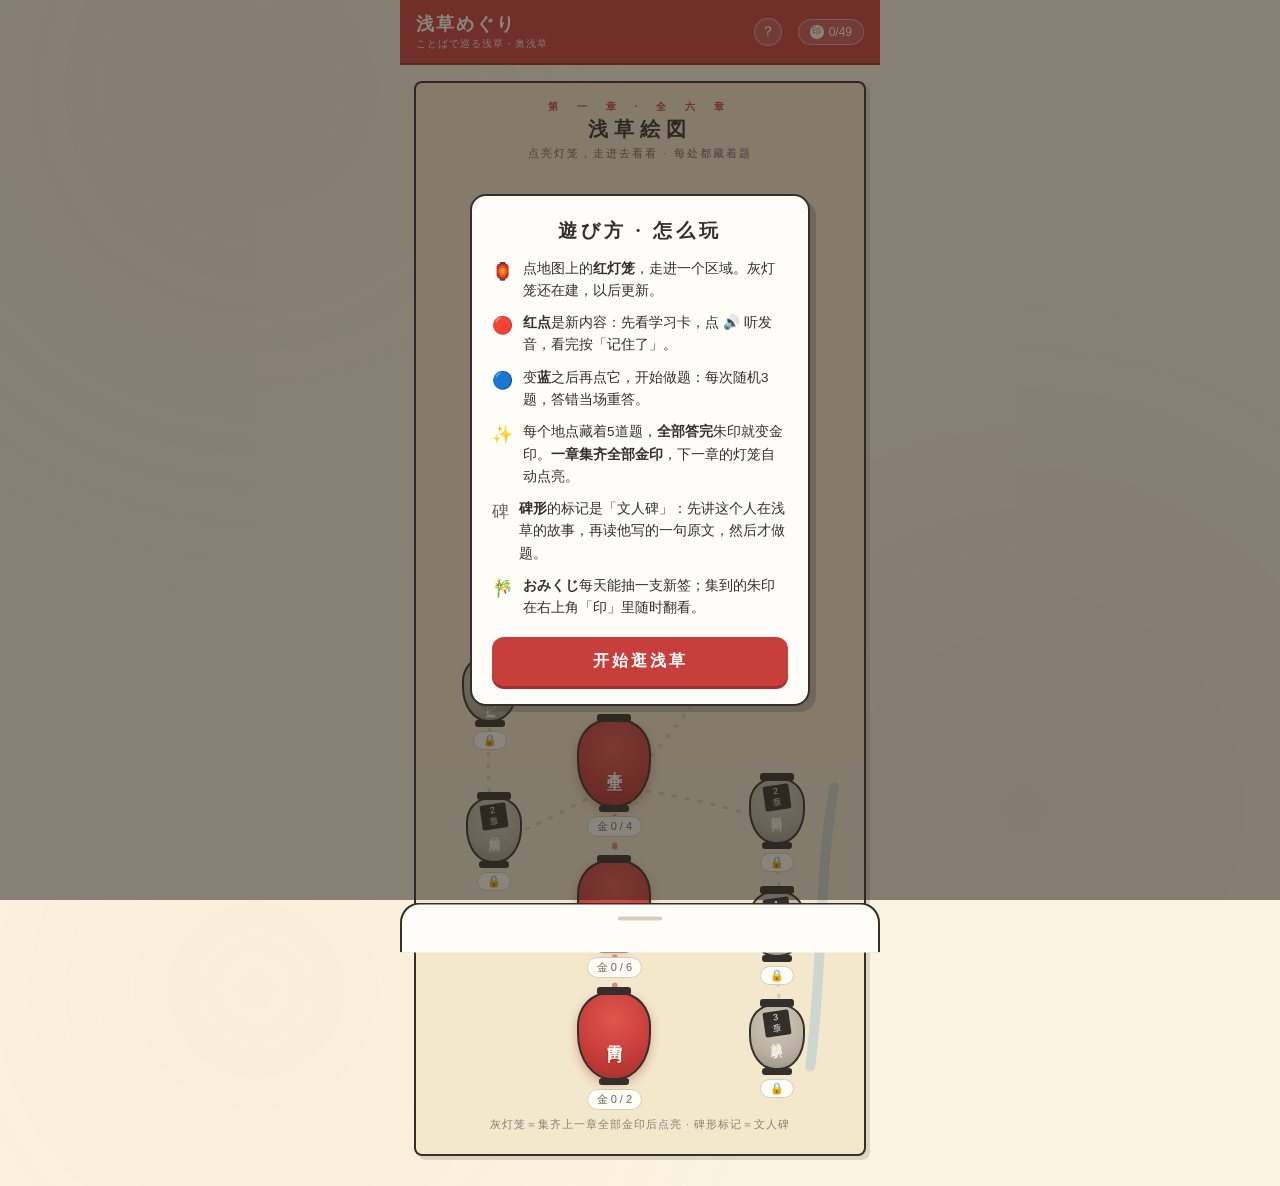
==== chapter1-asakusa.html @ 1a0823d3 "浅草を奥浅草まで拡張：第4〜6章と文人碑を追加 浅草寺周辺（第1〜3章）から外へ、6つの場面を追加。  - 第4章 浅草六区／神谷バー・雷門南 - 第5章 待乳山・今戸／千束・国際通り - 第6章 合" ====
<!DOCTYPE html>
<html lang="zh-CN">
<head>
<meta charset="UTF-8">
<meta name="viewport" content="width=device-width, initial-scale=1.0, maximum-scale=1.0, user-scalable=no">
<title>浅草めぐり · 妈妈的日语散步</title>
<style>
:root{
  --paper:#FBF3E2;
  --paper-deep:#F3E7CC;
  --ink:#33302B;
  --shu:#C73E3A;
  --shu-deep:#A32E2C;
  --kon:#26466D;
  --gold:#D9A441;
  --moss:#7A8450;
  --white:#FFFDF7;
  --grey:#B9B0A0;
  --ok:#5E7F4E;
  --ng:#B23A3A;
  --serif:"Hiragino Mincho ProN","Yu Mincho","Noto Serif JP","Noto Serif SC","Songti SC",serif;
  --sans:"Hiragino Kaku Gothic ProN","Yu Gothic","Noto Sans JP","Noto Sans SC","PingFang SC",sans-serif;
}
*{margin:0;padding:0;box-sizing:border-box;-webkit-tap-highlight-color:transparent}
html,body{height:100%}
body{
  font-family:var(--sans);color:var(--ink);background:var(--paper);
  max-width:480px;margin:0 auto;overflow-x:hidden;
  background-image:radial-gradient(circle at 20% 10%, rgba(217,164,65,.06), transparent 40%),
                   radial-gradient(circle at 80% 90%, rgba(199,62,58,.05), transparent 40%);
}
button{font-family:inherit;border:none;background:none;cursor:pointer;color:inherit}

/* ---------- top bar ---------- */
#topbar{
  position:sticky;top:0;z-index:40;display:flex;align-items:center;justify-content:space-between;
  padding:12px 16px;background:var(--shu);color:var(--white);
  box-shadow:0 2px 0 var(--shu-deep);
}
#topbar .title{font-family:var(--serif);font-size:18px;letter-spacing:2px;font-weight:600}
#topbar .sub{font-size:10px;opacity:.85;letter-spacing:1px;margin-top:1px}
#btn-stamps{
  display:flex;align-items:center;gap:5px;background:rgba(255,255,255,.14);
  border:1px solid rgba(255,255,255,.4);border-radius:999px;padding:5px 11px;
  color:var(--white);font-size:12px;
}
#btn-stamps .seal-mini{width:14px;height:14px;border-radius:50%;background:var(--white);color:var(--shu);
  font-size:9px;display:flex;align-items:center;justify-content:center;font-family:var(--serif)}
#btn-back{display:none;align-items:center;gap:4px;color:var(--white);font-size:13px;padding:4px 8px 4px 0}
#btn-back .arr{font-size:16px}

/* ---------- views ---------- */
.view{display:none;animation:fadein .25s ease}
.view.active{display:block}
@keyframes fadein{from{opacity:0;transform:translateY(4px)}to{opacity:1;transform:none}}
@media (prefers-reduced-motion: reduce){
  *{animation:none!important;transition:none!important}
}

/* ---------- map ---------- */
#view-map{padding:18px 14px 30px}
.map-frame{
  position:relative;background:var(--paper-deep);border:2px solid var(--ink);border-radius:8px;
  padding:14px 10px 22px;box-shadow:4px 4px 0 rgba(51,48,43,.15);
}
.map-head{text-align:center;margin-bottom:6px}
.map-head h1{font-family:var(--serif);font-size:20px;letter-spacing:6px}
.map-head p{font-size:11px;color:#6d675c;letter-spacing:2px;margin-top:3px}
#map-canvas{position:relative;height:940px}
#map-canvas svg.path-bg{position:absolute;inset:0;width:100%;height:100%}
.lantern-node{
  position:absolute;transform:translate(-50%,-50%);text-align:center;width:108px;
}
.lantern-node .lamp{
  width:74px;height:88px;margin:0 auto;border-radius:42% 42% 46% 46%/38% 38% 52% 52%;
  background:radial-gradient(circle at 50% 30%, #E2554F, var(--shu) 55%, var(--shu-deep));
  border:2px solid var(--ink);position:relative;
  display:flex;align-items:center;justify-content:center;
  box-shadow:0 4px 10px rgba(163,46,44,.35);
}
.lantern-node .lamp::before{content:"";position:absolute;top:-7px;left:50%;transform:translateX(-50%);
  width:34px;height:8px;background:var(--ink);border-radius:3px}
.lantern-node .lamp::after{content:"";position:absolute;bottom:-7px;left:50%;transform:translateX(-50%);
  width:30px;height:7px;background:var(--ink);border-radius:3px}
.lantern-node .lamp .nm{
  writing-mode:vertical-rl;font-family:var(--serif);color:var(--white);
  font-size:15px;letter-spacing:3px;font-weight:600;text-shadow:0 1px 2px rgba(0,0,0,.3);
}
.lantern-node .cnt{margin-top:9px;font-size:11px;color:#6d675c;background:var(--white);
  display:inline-block;padding:2px 9px;border-radius:999px;border:1px solid #d8cdb6}
.lantern-node.done .cnt{background:var(--gold);color:var(--white);border-color:var(--gold)}
.lantern-node:not(.locked) .lamp{animation:glow 2.6s ease-in-out infinite}
@keyframes glow{0%,100%{box-shadow:0 4px 10px rgba(163,46,44,.35)}50%{box-shadow:0 4px 20px rgba(226,120,80,.6)}}
.lantern-node.locked .lamp{
  background:radial-gradient(circle at 50% 30%, #cfc8ba, var(--grey) 60%, #948c7c);
  box-shadow:none;animation:none;
}
.lantern-node.locked .lamp .nm{color:#f2eee4;text-shadow:none}
.lantern-node.locked .ribbon{
  position:absolute;top:5px;left:50%;transform:translate(-50%,0) rotate(-8deg);
  background:var(--ink);color:var(--paper);font-size:9px;letter-spacing:1px;padding:1px 7px;border-radius:2px;
}
.lantern-node.small{width:88px}
.lantern-node.small .lamp{width:56px;height:66px}
.lantern-node.small .lamp .nm{font-size:11px;letter-spacing:2px}
.map-foot{margin-top:10px;text-align:center;font-size:11px;color:#8a8272;letter-spacing:1px}

/* ---------- scene ---------- */
#view-scene{padding:0 0 26px}
.scene-head{padding:14px 16px 8px;display:flex;align-items:baseline;justify-content:space-between}
.scene-head h2{font-family:var(--serif);font-size:20px;letter-spacing:4px}
.scene-head .prog{font-size:12px;color:#6d675c}
.scene-stage{position:relative;margin:4px 12px 0;border:2px solid var(--ink);border-radius:8px;overflow:hidden;
  box-shadow:4px 4px 0 rgba(51,48,43,.15);background:#EAF2F4}
.scene-stage svg{display:block;width:100%;height:auto}
.spot{
  position:absolute;transform:translate(-50%,-50%);display:flex;flex-direction:column;align-items:center;gap:3px;z-index:5;
  padding:6px;
}
.spot .dot{width:17px;height:17px;border-radius:50%;background:var(--shu);border:2px solid var(--white);
  box-shadow:0 0 0 3px rgba(199,62,58,.35);animation:pulse 1.8s ease-out infinite;position:relative}
.spot.learned .dot{background:var(--kon);box-shadow:0 0 0 3px rgba(38,70,109,.3)}
.spot.cleared .dot{background:var(--shu-deep);box-shadow:0 0 0 3px rgba(163,46,44,.35);animation:none}
.spot.gold .dot{background:var(--gold);box-shadow:0 0 0 3px rgba(217,164,65,.45);animation:none}
.spot.cleared .dot::after,.spot.gold .dot::after{content:"印";position:absolute;inset:0;display:flex;align-items:center;justify-content:center;
  color:var(--white);font-size:9px;font-family:var(--serif)}
@keyframes pulse{0%{box-shadow:0 0 0 3px rgba(199,62,58,.4)}70%{box-shadow:0 0 0 11px rgba(199,62,58,0)}100%{box-shadow:0 0 0 3px rgba(199,62,58,0)}}
.spot .tag{font-size:10px;background:rgba(255,253,247,.92);border:1px solid #cfc4ab;border-radius:999px;
  padding:2px 8px;letter-spacing:1px;white-space:nowrap}
.spot.egg .dot{background:var(--moss);box-shadow:0 0 0 3px rgba(122,132,80,.3);animation:none;opacity:.85}
/* 文人碑 hotspot：方碑形，跟普通圆点区分 */
.spot.bunjin .dot{width:15px;height:20px;border-radius:5px 5px 2px 2px;background:var(--shu);
  border:2px solid var(--white);box-shadow:0 0 0 3px rgba(199,62,58,.35)}
.spot.bunjin.learned .dot{background:var(--kon);box-shadow:0 0 0 3px rgba(38,70,109,.3)}
.spot.bunjin.cleared .dot{background:var(--shu-deep);box-shadow:0 0 0 3px rgba(163,46,44,.35)}
.spot.bunjin.gold .dot{background:var(--gold);box-shadow:0 0 0 3px rgba(217,164,65,.45)}
.spot.bunjin .dot::after{content:"碑";position:absolute;inset:0;display:flex;align-items:center;justify-content:center;
  color:var(--white);font-size:9px;font-family:var(--serif)}
.spot.bunjin .tag{border-color:#b3aa96;background:rgba(251,243,226,.95)}
.scene-tip{margin:12px 18px 0;font-size:12px;color:#8a8272;text-align:center;letter-spacing:1px}

/* egg speech bubble */
#egg-bubble{
  position:absolute;z-index:8;transform:translate(-50%,-115%);background:var(--white);border:1.5px solid var(--ink);
  border-radius:10px;padding:6px 11px;font-size:12px;white-space:nowrap;display:none;
  box-shadow:2px 2px 0 rgba(51,48,43,.2);
}
#egg-bubble::after{content:"";position:absolute;bottom:-7px;left:50%;transform:translateX(-50%);
  border:7px solid transparent;border-top-color:var(--ink);border-bottom:none}

/* ---------- bottom sheet ---------- */
#sheet-mask{position:fixed;inset:0;background:rgba(40,35,28,.45);z-index:60;display:none}
#sheet{
  position:fixed;left:50%;transform:translate(-50%,105%);bottom:0;width:100%;max-width:480px;z-index:70;
  background:var(--white);border-radius:20px 20px 0 0;border:2px solid var(--ink);border-bottom:none;
  max-height:86vh;overflow-y:auto;transition:transform .28s cubic-bezier(.2,.8,.25,1);
  padding:10px 20px calc(20px + env(safe-area-inset-bottom));
}
#sheet.open{transform:translate(-50%,0)}
.sheet-grip{width:44px;height:4px;border-radius:2px;background:#d8cdb6;margin:2px auto 12px}
.sheet-eyebrow{font-size:11px;letter-spacing:3px;color:var(--shu);font-weight:600;margin-bottom:2px}
.sheet-title{font-family:var(--serif);font-size:21px;letter-spacing:2px;margin-bottom:12px}

/* learn card */
.word-row{display:flex;align-items:center;gap:12px;padding:12px 0;border-bottom:1px dashed #ddd2ba}
.word-row .w-main{flex:1}
.word-row .w-kanji{font-family:var(--serif);font-size:26px;letter-spacing:2px}
.word-row .w-kana{font-size:13px;color:var(--kon);margin-top:2px;letter-spacing:1px}
.word-row .w-zh{font-size:12px;color:#7c7566;margin-top:2px}
.btn-tts{
  width:42px;height:42px;border-radius:50%;background:var(--kon);color:#fff;font-size:17px;flex:none;
  display:flex;align-items:center;justify-content:center;box-shadow:0 2px 0 #16304f;
}
.btn-tts:active{transform:translateY(1px);box-shadow:0 1px 0 #16304f}
.learn-note{margin:14px 0 4px;padding:12px 14px;background:var(--paper);border-radius:10px;border:1px solid #e4d9c0}
.learn-note .n-ja{font-size:15px;line-height:1.7}
.learn-note .n-zh{font-size:12px;color:#7c7566;margin-top:6px;line-height:1.6}
.learn-note .n-play{margin-top:8px}
.link-plain{font-size:12px;color:var(--kon);text-decoration:underline;padding:6px 0}

/* 文人碑 card */
.bunjin-tag{display:inline-block;font-size:11px;color:var(--kon);border:1px solid #c9d3e0;background:#F0F4F8;
  border-radius:999px;padding:3px 11px;margin-bottom:12px;letter-spacing:1px}
.bunjin-story{font-size:13px;line-height:1.9;color:#4a4640;margin-bottom:16px}
.bunjin-quote{margin:0 0 4px;padding:16px 16px 14px;background:var(--paper);
  border:1px solid #e4d9c0;border-left:4px solid var(--kon);border-radius:0 10px 10px 0}
.bunjin-quote .q-jp{font-family:var(--serif);font-size:17px;line-height:1.9;letter-spacing:1px}
.bunjin-quote .q-kana{font-size:12px;color:var(--kon);margin-top:8px;line-height:1.7}
.bunjin-quote .q-zh{font-size:12.5px;color:#7c7566;margin-top:8px;line-height:1.7}
.bunjin-quote .q-src{font-size:11px;color:#8a8272;text-align:right;margin-top:10px;letter-spacing:1px}
.bunjin-quote .q-play{margin-top:10px}
.bunjin-sep{display:flex;align-items:center;gap:10px;margin:20px 0 2px;font-size:11px;color:#a89f8c;letter-spacing:3px}
.bunjin-sep::before,.bunjin-sep::after{content:"";flex:1;height:1px;background:#e0d6bd}

/* buttons */
.btn-main{
  display:block;width:100%;margin-top:18px;padding:14px;border-radius:12px;background:var(--shu);color:#fff;
  font-size:16px;letter-spacing:3px;box-shadow:0 3px 0 var(--shu-deep);font-weight:600;
}
.btn-main:active{transform:translateY(2px);box-shadow:0 1px 0 var(--shu-deep)}
.btn-ghost{
  display:block;width:100%;margin-top:10px;padding:12px;border-radius:12px;background:none;color:#8a8272;
  font-size:13px;letter-spacing:2px;border:1.5px dashed #cfc4ab;
}

/* quiz */
.quiz-prog{display:flex;gap:6px;margin-bottom:14px}
.quiz-prog i{width:8px;height:8px;border-radius:50%;background:#e0d6bd}
.quiz-prog i.on{background:var(--shu)}
.quiz-prog i.done{background:var(--gold)}
.q-text{font-size:16px;line-height:1.7;margin-bottom:6px}
.q-text .jp{font-family:var(--serif);font-size:18px}
.q-listen{
  display:flex;align-items:center;gap:10px;margin:10px 0 4px;padding:12px;background:var(--paper);
  border-radius:10px;border:1px solid #e4d9c0;
}
.q-listen .hint{font-size:12px;color:#7c7566}
.opts{margin-top:12px;display:flex;flex-direction:column;gap:10px}
.opt{
  text-align:left;padding:13px 15px;border-radius:12px;border:1.5px solid #d8cdb6;background:var(--white);
  font-size:15px;line-height:1.5;transition:border-color .15s;
}
.opt .jp{font-family:var(--serif)}
.opt.correct{border-color:var(--ok);background:#F0F5EA;color:var(--ok);font-weight:600}
.opt.wrong{border-color:var(--ng);background:#FAEDEA;color:var(--ng)}
.opt:disabled{opacity:.92}
.q-explain{
  margin-top:14px;padding:12px 14px;border-radius:10px;background:var(--paper);border-left:4px solid var(--gold);
  font-size:13px;line-height:1.7;display:none;
}
.q-explain .tr{color:var(--kon);font-family:var(--serif);display:block;margin-bottom:4px;font-size:14px}

/* result & stamp */
.result-wrap{text-align:center;padding:8px 0 4px}
.result-wrap .r-title{font-family:var(--serif);font-size:20px;letter-spacing:3px;margin-bottom:4px}
.result-wrap .r-sub{font-size:13px;color:#7c7566}
.seal{
  width:110px;height:110px;margin:18px auto 6px;border-radius:50%;background:var(--shu);
  display:flex;align-items:center;justify-content:center;position:relative;
  animation:stampin .45s cubic-bezier(.2,1.6,.4,1);box-shadow:0 4px 14px rgba(163,46,44,.4);
}
.seal .s-inner{
  width:92px;height:92px;border:2px solid rgba(255,255,255,.85);border-radius:50%;
  display:flex;align-items:center;justify-content:center;
}
.seal .s-name{writing-mode:vertical-rl;font-family:var(--serif);color:#fff;font-size:17px;letter-spacing:3px;font-weight:600}
.seal.gold{background:var(--gold);box-shadow:0 4px 14px rgba(217,164,65,.5)}
@keyframes stampin{0%{transform:scale(2.1);opacity:0}60%{transform:scale(.94);opacity:1}100%{transform:scale(1)}}
.perfect-tag{display:inline-block;margin-top:6px;font-size:11px;color:var(--gold);letter-spacing:2px;font-weight:600}

/* ---------- omikuji ---------- */
.mikuji-box{
  margin:6px auto 0;width:120px;height:150px;border-radius:10px;border:2px solid var(--ink);
  background:repeating-linear-gradient(90deg,#8B5A2B 0 14px,#7A4E24 14px 28px);position:relative;
  display:flex;align-items:center;justify-content:center;box-shadow:4px 4px 0 rgba(51,48,43,.15);
}
.mikuji-box .hole{position:absolute;top:12px;width:26px;height:26px;border-radius:50%;background:#2e2013;border:2px solid var(--ink)}
.mikuji-box .label{writing-mode:vertical-rl;font-family:var(--serif);color:#fff;font-size:19px;letter-spacing:6px;text-shadow:0 1px 2px rgba(0,0,0,.5)}
.mikuji-box.shaking{animation:shake .5s ease-in-out 2}
@keyframes shake{0%,100%{transform:rotate(0)}25%{transform:rotate(-6deg)}75%{transform:rotate(6deg)}}
.mikuji-slip{
  margin:16px auto 0;max-width:270px;background:var(--white);border:1.5px solid var(--ink);padding:18px 16px;
  box-shadow:3px 3px 0 rgba(51,48,43,.15);display:none;animation:slipin .4s ease;
}
@keyframes slipin{from{opacity:0;transform:translateY(14px)}to{opacity:1;transform:none}}
.mikuji-slip .m-rank{font-family:var(--serif);font-size:30px;text-align:center;letter-spacing:8px;margin-bottom:10px}
.mikuji-slip .m-rank.daikichi{color:var(--shu)}
.mikuji-slip .m-rank.kichi{color:var(--moss)}
.mikuji-slip .m-rank.kyo{color:var(--kon)}
.mikuji-slip .m-body{font-family:var(--serif);font-size:14px;line-height:2;letter-spacing:1px;white-space:pre-line}
.mikuji-slip .m-zh{display:none;margin-top:10px;padding-top:10px;border-top:1px dashed #d8cdb6;font-size:12px;color:#7c7566;line-height:1.7}
.mikuji-note{text-align:center;font-size:12px;color:#8a8272;margin-top:12px;letter-spacing:1px}

/* ---------- stamp book ---------- */
#view-stamps{padding:18px 16px 30px}
.book-frame{background:var(--white);border:2px solid var(--ink);border-radius:8px;padding:18px 14px;
  box-shadow:4px 4px 0 rgba(51,48,43,.15)}
.book-frame h2{font-family:var(--serif);text-align:center;font-size:19px;letter-spacing:6px}
.book-frame .b-sub{text-align:center;font-size:11px;color:#8a8272;margin:4px 0 16px;letter-spacing:2px}
.stamp-grid{display:grid;grid-template-columns:repeat(3,1fr);gap:14px}
.stamp-cell{display:flex;flex-direction:column;align-items:center;gap:6px}
.stamp-cell .c-seal{
  width:76px;height:76px;border-radius:50%;display:flex;align-items:center;justify-content:center;
}
.stamp-cell.got .c-seal{background:var(--shu);box-shadow:0 2px 8px rgba(163,46,44,.35)}
.stamp-cell.got.gold .c-seal{background:var(--gold);box-shadow:0 2px 8px rgba(217,164,65,.45)}
.stamp-cell.empty .c-seal{border:2px dashed #cfc4ab}
.stamp-cell .c-inner{width:62px;height:62px;border:1.5px solid rgba(255,255,255,.85);border-radius:50%;
  display:flex;align-items:center;justify-content:center}
.stamp-cell .c-name{writing-mode:vertical-rl;font-family:var(--serif);color:#fff;font-size:12px;letter-spacing:2px}
.stamp-cell.empty .c-name{color:#cfc4ab}
.stamp-cell.empty .c-inner{border-color:transparent}
.stamp-cell .c-label{font-size:10px;color:#8a8272;text-align:center;letter-spacing:1px}

/* help + guide */
#btn-help{width:28px;height:28px;border-radius:50%;border:1px solid rgba(255,255,255,.4);
  background:rgba(255,255,255,.14);color:#fff;font-size:14px;margin-left:auto;margin-right:8px}
#topbar{gap:8px}
#topbar-title{margin-right:auto}
.map-head .chap{font-size:10px;letter-spacing:8px;color:var(--shu);font-weight:700;margin-bottom:2px}
#guide,#ovl{position:fixed;inset:0;background:rgba(40,35,28,.55);z-index:120;display:none;
  align-items:center;justify-content:center;padding:24px}
.g-card{background:var(--white);border:2px solid var(--ink);border-radius:16px;max-width:340px;
  padding:22px 20px 18px;box-shadow:6px 6px 0 rgba(51,48,43,.25)}
.g-card h3{font-family:var(--serif);font-size:19px;letter-spacing:4px;text-align:center;margin-bottom:14px}
.g-card .g-step{display:flex;gap:10px;font-size:13.5px;line-height:1.65;margin-bottom:10px}
.g-card .g-ico{flex:none;font-size:17px}
</style>
</head>
<body>

<header id="topbar">
  <button id="btn-back"><span class="arr">‹</span> 地图</button>
  <div id="topbar-title">
    <div class="title">浅草めぐり</div>
    <div class="sub">ことばで巡る浅草・奥浅草</div>
  </div>
  <button id="btn-help" aria-label="怎么玩">？</button>
  <button id="btn-stamps"><span class="seal-mini">印</span><span id="stamp-count">0</span></button>
</header>

<!-- ============ MAP ============ -->
<main id="view-map" class="view active">
  <div class="map-frame">
    <div class="map-head">
      <p class="chap" id="map-chap">第 一 章</p>
      <h1>浅草絵図</h1>
      <p>点亮灯笼，走进去看看 · 每处都藏着题</p>
    </div>
    <div id="map-canvas">
      <svg class="path-bg" viewBox="0 0 390 940" preserveAspectRatio="none" aria-hidden="true">
        <!-- 参道：雷門→仲見世→本堂 -->
        <path d="M172 862 C 172 800, 172 720, 172 640"
              fill="none" stroke="#C73E3A" stroke-width="5" stroke-dasharray="2 12" stroke-linecap="round" opacity=".55"/>
        <!-- 本堂から西へ：伝法院・ホッピー・六区・合羽橋 -->
        <g fill="none" stroke="#B9B0A0" stroke-width="3" stroke-dasharray="2 10" stroke-linecap="round" opacity=".5">
          <path d="M156 626 C 124 646, 96 660, 74 670"/>
          <path d="M60 648 C 56 616, 56 588, 58 562"/>
          <path d="M58 508 C 60 480, 64 452, 68 438"/>
          <path d="M68 386 C 66 352, 66 322, 70 300"/>
          <!-- 本堂から東へ：隅田川・神谷バー・浅草駅 -->
          <path d="M190 622 C 238 630, 280 642, 308 652"/>
          <path d="M320 692 C 322 720, 322 740, 320 748"/>
          <path d="M320 804 C 322 832, 322 850, 320 860"/>
          <!-- 北へ：六区→千束→吉原、本堂→待乳山 -->
          <path d="M92 400 C 132 372, 172 302, 196 276"/>
          <path d="M190 230 C 168 200, 142 152, 124 132"/>
          <path d="M198 598 C 240 548, 284 472, 302 440"/>
        </g>
        <!-- 隅田川（東の帯） -->
        <path d="M372 620 C 358 700, 362 800, 350 900" fill="none" stroke="#9EC3D4" stroke-width="9" stroke-linecap="round" opacity=".45"/>
        <!-- スカイツリー（飾り） -->
        <g opacity=".28" stroke="#7A8450" fill="none" stroke-width="2.5" stroke-linecap="round">
          <path d="M330 210 L336 118 L342 210"/>
          <path d="M336 118 L336 86"/>
          <path d="M327 168 L345 168 M330 196 L342 196"/>
        </g>
      </svg>
      <!-- nodes injected by JS -->
    </div>
    <div class="map-foot">灰灯笼＝集齐上一章全部金印后点亮 · 碑形标记＝文人碑</div>
  </div>
</main>

<!-- ============ SCENE ============ -->
<main id="view-scene" class="view">
  <div class="scene-head">
    <h2 id="scene-title"></h2>
    <span class="prog" id="scene-prog"></span>
  </div>
  <div class="scene-stage" id="scene-stage">
    <!-- svg + spots injected -->
    <div id="egg-bubble"></div>
  </div>
  <p class="scene-tip">红点＝新内容 · 蓝点＝点它做题（每次3题都不同）· 金印＝题库全部答完<br>碑形的标记是「文人碑」，先读故事再做题</p>
</main>

<!-- ============ STAMP BOOK ============ -->
<main id="view-stamps" class="view">
  <div class="book-frame">
    <h2>御朱印帳</h2>
    <p class="b-sub" id="book-sub"></p>
    <div class="stamp-grid" id="stamp-grid"></div>
  </div>
</main>

<!-- ============ BOTTOM SHEET ============ -->
<div id="sheet-mask"></div>
<div id="sheet" role="dialog" aria-modal="true">
  <div class="sheet-grip"></div>
  <div id="sheet-content"></div>
</div>

<script>
/* =====================================================
   DATA
===================================================== */
const SCENES = [
  {
    id:"kaminarimon", name:"雷門前広場", short:"雷門", chapter:1,
    svg:"s1",
    hotspots:[
      {
        id:"lantern", name:"雷門大提灯", x:50, y:46,
        learn:{
          words:[
            {jp:"雷門", kana:"かみなりもん", romaji:"kaminarimon", zh:"雷门（浅草寺的正门）"},
            {jp:"提灯", kana:"ちょうちん", romaji:"chōchin", zh:"灯笼"},
            {jp:"入口", kana:"いりぐち", romaji:"iriguchi", zh:"入口"},
            {jp:"観光客", kana:"かんこうきゃく", romaji:"kankōkyaku", zh:"游客"}
          ],
          noteJa:"雷門の提灯は高さ3.9メートル。浅草寺の入口で、観光客の待ち合わせ場所です。",
          noteKana:"かみなりもんの ちょうちんは たかさ さんてんきゅうメートル。せんそうじの いりぐちで、かんこうきゃくの まちあわせばしょです。",
          noteRomaji:"Kaminarimon no chōchin wa takasa 3.9 mētoru. Sensōji no iriguchi de, kankōkyaku no machiawase-basho desu.",
          noteZh:"雷门的大灯笼高3.9米。这里是浅草寺的入口，也是游客约见碰头的地标。"
        },
        questions:[
          {type:"read", prompt:"「雷門」の読み方は？", options:["かみなりもん","らいもん","いかづちもん"], answer:0,
           explain:"「雷」在这里用训读かみなり。中国学习者九成会先想到音读らいもん——这个坑就是给你准备的。"},
          {type:"read", prompt:"「提灯」の読み方は？", options:["ちょうちん","ていとう","さげび"], answer:0,
           explain:"「提灯」是惯用读法ちょうちん，日常里只用这个读音。"},
          {type:"listen", tts:"雷門の前で待ち合わせしませんか。",
           ttsKana:"かみなりもんの まえで まちあわせ しませんか。",
           options:["约在雷门前碰头吧","雷门前禁止等人","雷门快关门了"], answer:0,
           explain:"待ち合わせ（まちあわせ）＝约好碰头。「〜しませんか」是邀请句式。"},
          {type:"read", prompt:"「入口」の読み方は？", options:["いりぐち","にゅうこう","はいりくち"], answer:0,
           explain:"训读组合いり＋ぐち。反义词出口＝でぐち。"},
          {type:"listen", tts:"写真を撮るなら、朝早くがおすすめですよ。",
           ttsKana:"しゃしんを とるなら、あさはやくが おすすめですよ。",
           options:["拍照的话推荐一大早来","这里禁止拍照","晚上拍照更好看"], answer:0,
           explain:"「〜なら」＝如果要…的话。おすすめ＝推荐，菜单上也天天见。"}
        ]
      },
      {
        id:"rickshaw", name:"人力車", x:18, y:66,
        learn:{
          words:[
            {jp:"人力車", kana:"じんりきしゃ", romaji:"jinrikisha", zh:"人力车"},
            {jp:"案内", kana:"あんない", romaji:"annai", zh:"向导/带路"},
            {jp:"観光", kana:"かんこう", romaji:"kankō", zh:"观光"}
          ],
          noteJa:"「お姉さん、一周どうですか？浅草を案内しますよ。」——観光名物、30分のコースが人気です。",
          noteKana:"おねえさん、いっしゅう どうですか？ あさくさを あんない しますよ。かんこうめいぶつ、さんじゅっぷんの コースが にんきです。",
          noteRomaji:"Onēsan, isshū dō desu ka? Asakusa o annai shimasu yo. Kankō meibutsu, 30-pun no kōsu ga ninki desu.",
          noteZh:"车夫的招牌揽客语：「小姐姐，坐一圈怎么样？我带你逛浅草哦。」30分钟路线最受欢迎。"
        },
        questions:[
          {type:"read", prompt:"「人力車」の読み方は？", options:["じんりきしゃ","にんりょくしゃ","ひとちからぐるま"], answer:0,
           explain:"じんりきしゃ——三个字全用音读，りき是「力」的吴音。"},
          {type:"listen", tts:"30分で雷門とスカイツリーが見えるスポットを回ります。",
           ttsKana:"さんじゅっぷんで かみなりもんと スカイツリーが みえる スポットを まわります。",
           options:["30分钟绕一圈，能看到雷门和晴空塔","晴空塔离这里30分钟","雷门30分钟后关闭"], answer:0,
           explain:"「〜が見えるスポットを回ります」＝绕着能看到…的地点转。车夫的真实语速，听不清多放几遍。"},
          {type:"scene", prompt:"想婉拒车夫，说哪句最自然？", jpOptions:true,
           options:["また今度お願いします","いらないです","だめです"], answer:0,
           phraseKana:"またこんど おねがいします",
           explain:"「また今度」（下次吧）是日语里最标准的软拒绝。后两句语法没错，但听起来生硬得像吵架。"},
          {type:"vocab", prompt:"「案内します」是什么意思？",
           options:["带您逛、给您引路","给您拍照","请您上车"], answer:0,
           explain:"案内＝引导、带路。道案内（指路）、案内所（问询处）都是一家人。"},
          {type:"listen", tts:"お代は最後で大丈夫ですよ。",
           ttsKana:"おだいは さいごで だいじょうぶですよ。",
           options:["费用最后付就行","必须先付钱","今天免费"], answer:0,
           explain:"お代（おだい）＝费用（口语）。最後で＝最后（付）。"}
        ]
      },
      {
        id:"pigeons", name:"鳩", x:72, y:83, egg:true,
        eggLines:["ぽっぽー","ばさばさっ","ぽっぽっぽー"],
        eggFinal:"鳩（はと）も浅草の住人です", eggFinalAt:10
      }
    ]
  },
  {
    id:"nakamise", name:"仲見世通り", short:"仲見世", chapter:1,
    svg:"s2",
    hotspots:[
      {
        id:"ningyoyaki", name:"人形焼の店", x:20, y:36,
        learn:{
          words:[
            {jp:"人形焼", kana:"にんぎょうやき", romaji:"ningyōyaki", zh:"人形烧（小蛋糕点心）"},
            {jp:"雷おこし", kana:"かみなりおこし", romaji:"kaminari-okoshi", zh:"雷米花糖"},
            {jp:"お土産", kana:"おみやげ", romaji:"omiyage", zh:"伴手礼"},
            {jp:"試食", kana:"ししょく", romaji:"shishoku", zh:"试吃"}
          ],
          noteJa:"仲見世は雷門から本堂まで続く商店街です。お土産の試食ができる店もあります。",
          noteKana:"なかみせは かみなりもんから ほんどうまで つづく しょうてんがいです。おみやげの ししょくが できる みせも あります。",
          noteRomaji:"Nakamise wa Kaminarimon kara hondō made tsuzuku shōtengai desu. Omiyage no shishoku ga dekiru mise mo arimasu.",
          noteZh:"仲见世是从雷门延伸到本堂的商店街，有的店可以试吃伴手礼。"
        },
        questions:[
          {type:"read", prompt:"「人形焼」の読み方は？", options:["にんぎょうやき","じんけいしょう","ひとがたやき"], answer:0,
           explain:"人形（にんぎょう）＋焼き（やき）。"},
          {type:"listen", tts:"温かいのと冷たいの、どちらにしますか。",
           ttsKana:"あたたかいのと つめたいの、どちらに しますか。",
           options:["问你要热的还是凉的","问你要几个","问你堂食还是带走"], answer:0,
           explain:"温かいの／冷たいの——「の」代替名词，「どちらにしますか」＝您选哪个。"},
          {type:"scene", prompt:"想问能不能试吃，说哪句最自然？", jpOptions:true,
           options:["味見してもいいですか","食べたいです","これは何ですか"], answer:0,
           phraseKana:"あじみしても いいですか",
           explain:"味見（あじみ）＝尝味道。「〜てもいいですか」是请求许可的标准句式。"},
          {type:"read", prompt:"「お土産」の読み方は？", options:["おみやげ","おどさん","おつちさん"], answer:0,
           explain:"熟字训——「土産」两个字整体读みやげ，拆开读必错。"},
          {type:"scene", prompt:"想问一盒里装几个，说哪句？", jpOptions:true,
           options:["一箱に何個入っていますか","これ、いくら？","たくさんください"], answer:0,
           phraseKana:"ひとはこに なんこ はいって いますか",
           explain:"何個（なんこ）＝几个。买点心装盒送人前必问的一句。"}
        ]
      },
      {
        id:"manekineko", name:"招き猫の店", x:80, y:34,
        learn:{
          words:[
            {jp:"招き猫", kana:"まねきねこ", romaji:"manekineko", zh:"招财猫"},
            {jp:"縁起物", kana:"えんぎもの", romaji:"engimono", zh:"吉祥物"},
            {jp:"手作り", kana:"てづくり", romaji:"tezukuri", zh:"手工制作"}
          ],
          noteJa:"招き猫は縁起物です。右手はお金を招き、左手はお客さんを招きます。",
          noteKana:"まねきねこは えんぎものです。みぎては おかねを まねき、ひだりては おきゃくさんを まねきます。",
          noteRomaji:"Manekineko wa engimono desu. Migite wa okane o maneki, hidarite wa okyakusan o manekimasu.",
          noteZh:"招财猫是吉祥物。举右手招财，举左手招客。"
        },
        questions:[
          {type:"read", prompt:"「招き猫」の読み方は？", options:["まねきねこ","しょうざいねこ","よびねこ"], answer:0,
           explain:"招く（まねく）＝招揽。全训读。"},
          {type:"culture", prompt:"举右手的招财猫，招的是什么？",
           options:["招财","招客","招福"], answer:0,
           explain:"右手招钱，左手招客。开店的一般摆左手猫，家里摆右手猫。"},
          {type:"scene", prompt:"想问店员有没有小一点的尺寸，说哪句最自然？", jpOptions:true,
           options:["もう少し小さいサイズはありますか","小さいのがほしい","これ、大きすぎます"], answer:0,
           phraseKana:"もうすこし ちいさい サイズは ありますか",
           explain:"「もう少し＋形容词＋はありますか」是购物万能句式，换成安い、軽い都能用。"},
          {type:"vocab", prompt:"「縁起物」是什么意思？",
           options:["讨彩头的吉祥物","古董","纪念邮票"], answer:0,
           explain:"縁起（えんぎ）＝彩头、吉兆。縁起がいい＝吉利，縁起でもない＝不吉利。"},
          {type:"listen", tts:"これは手作りなので、一つ一つ顔が違うんですよ。",
           ttsKana:"これは てづくりなので、ひとつひとつ かおが ちがうんですよ。",
           options:["这是手工做的，每只脸都不一样","这个不能摸","这些是机器做的"], answer:0,
           explain:"手作り（てづくり）＝手工。一つ一つ＝一个一个。"}
        ]
      },
      {
        id:"kimono", name:"着物レンタル", x:20, y:62,
        learn:{
          words:[
            {jp:"着物", kana:"きもの", romaji:"kimono", zh:"和服"},
            {jp:"レンタル", kana:"レンタル", romaji:"rentaru", zh:"租赁"},
            {jp:"帯", kana:"おび", romaji:"obi", zh:"腰带"},
            {jp:"草履", kana:"ぞうり", romaji:"zōri", zh:"草履（和服鞋）"}
          ],
          noteJa:"浅草では着物を着て歩く観光客が多いです。帯と草履もセットで借りられます。",
          noteKana:"あさくさでは きものを きて あるく かんこうきゃくが おおいです。おびと ぞうりも セットで かりられます。",
          noteRomaji:"Asakusa de wa kimono o kite aruku kankōkyaku ga ōi desu. Obi to zōri mo setto de kariraremasu.",
          noteZh:"在浅草，穿和服逛街的游客很多。腰带和草履可以成套租。"
        },
        questions:[
          {type:"read", prompt:"「着物」の読み方は？", options:["きもの","ちゃくぶつ","きぶつ"], answer:0,
           explain:"着る（きる）＋物（もの）。想成「穿的东西」就不会错。"},
          {type:"listen", tts:"ご返却は夕方5時までにお願いします。",
           ttsKana:"ごへんきゃくは ゆうがた ごじまでに おねがいします。",
           options:["请在下午5点前归还","5点以后打折","今天5点关门"], answer:0,
           explain:"返却（へんきゃく）＝归还。「〜までに」＝在…之前（截止）。"},
          {type:"scene", prompt:"想请店员帮忙穿上和服，说哪句最自然？", jpOptions:true,
           options:["着付けもお願いできますか","着るのを手伝って","一人でできません"], answer:0,
           phraseKana:"きつけも おねがい できますか",
           explain:"着付け（きつけ）是「帮人穿和服」的专门说法，租和服时一定用得上。"},
          {type:"read", prompt:"「帯」の読み方は？", options:["おび","たい","おびる"], answer:0,
           explain:"单字训读おび。包装上的「帯」（书腰）也是它。"},
          {type:"listen", tts:"雨の日は料金が半額になります。",
           ttsKana:"あめのひは りょうきんが はんがくに なります。",
           options:["下雨天费用半价","下雨天不营业","雨天要加钱"], answer:0,
           explain:"半額（はんがく）＝半价。超市晚上的半額シール是打工人的快乐。"}
        ]
      },
      {
        id:"tempura", name:"天ぷら屋", x:80, y:62,
        learn:{
          words:[
            {jp:"天丼", kana:"てんどん", romaji:"tendon", zh:"天妇罗盖饭"},
            {jp:"海老", kana:"えび", romaji:"ebi", zh:"虾"},
            {jp:"老舗", kana:"しにせ", romaji:"shinise", zh:"老字号"},
            {jp:"揚げたて", kana:"あげたて", romaji:"agetate", zh:"刚炸好的"}
          ],
          noteJa:"浅草は天丼の老舗が多いことで有名です。揚げたてが一番おいしいです。",
          noteKana:"あさくさは てんどんの しにせが おおい ことで ゆうめいです。あげたてが いちばん おいしいです。",
          noteRomaji:"Asakusa wa tendon no shinise ga ōi koto de yūmei desu. Agetate ga ichiban oishii desu.",
          noteZh:"浅草以天妇罗盖饭老字号多而闻名。刚炸好的最好吃。"
        },
        questions:[
          {type:"read", prompt:"「海老」の読み方は？", options:["えび","かいろう","うみおい"], answer:0,
           explain:"えび是熟字训——两个汉字合起来对应一个固有词，拆开读必错，只能整个记。"},
          {type:"listen", tts:"海老天丼お待たせしました。熱いのでお気をつけください。",
           ttsKana:"えびてんどん おまたせしました。あついので おきを つけください。",
           options:["天丼来了，小心烫","天丼要等很久","虾卖完了"], answer:0,
           explain:"お待たせしました＝让您久等了（上菜固定语）。熱いので＝因为烫。"},
          {type:"scene", prompt:"想加一份味噌汤，说哪句最自然？", jpOptions:true,
           options:["お味噌汁もつけてもらえますか","スープをください","味噌汁、ある？"], answer:0,
           phraseKana:"おみそしるも つけて もらえますか",
           explain:"「〜をつける」＝配上/附上。第三句语法没错，但对店员说太随便了。"},
          {type:"read", prompt:"「老舗」の読み方は？", options:["しにせ","ろうほ","おいみせ"], answer:0,
           explain:"又一个整体记的熟字训，能力考的常客。老舗＝传了几代的老字号。"},
          {type:"vocab", prompt:"「揚げたて」是什么意思？",
           options:["刚炸好","凉掉了","免油炸"], answer:0,
           explain:"揚げる＝油炸；「〜たて」又来了——焼きたて（刚烤好）的兄弟，见一次认一次。"}
        ]
      },
      {
        id:"sensu", name:"扇子店", x:20, y:87,
        learn:{
          words:[
            {jp:"扇子", kana:"せんす", romaji:"sensu", zh:"折扇"},
            {jp:"団扇", kana:"うちわ", romaji:"uchiwa", zh:"团扇"},
            {jp:"柄", kana:"がら", romaji:"gara", zh:"花纹图案"},
            {jp:"贈り物", kana:"おくりもの", romaji:"okurimono", zh:"礼物"}
          ],
          noteJa:"折りたためるのが扇子、折りたためないのが団扇です。柄の種類も豊富で、贈り物に人気です。",
          noteKana:"おりたためるのが せんす、おりたためないのが うちわです。がらの しゅるいも ほうふで、おくりものに にんきです。",
          noteRomaji:"Oritatameru no ga sensu, oritatamenai no ga uchiwa desu. Gara no shurui mo hōfu de, okurimono ni ninki desu.",
          noteZh:"能折叠的是扇子，不能折的是团扇。花纹种类丰富，很适合送礼。"
        },
        questions:[
          {type:"read", prompt:"「団扇」の読み方は？", options:["うちわ","だんせん","まるおうぎ"], answer:0,
           explain:"又一个熟字训。学了二十年也会在这儿栽——栽过一次就永远记住了。"},
          {type:"culture", prompt:"能折叠的是哪个？",
           options:["扇子","団扇","都能折"], answer:0,
           explain:"扇子（せんす）能折，団扇（うちわ）是一整片。夏日祭上人手一把的是団扇。"},
          {type:"listen", tts:"贈り物用に包んでもらえますか。",
           ttsKana:"おくりものように つつんで もらえますか。",
           options:["能按送礼包装吗","这是赠品","能便宜点吗"], answer:0,
           explain:"贈り物（おくりもの）＝礼物。「〜用に包む」＝按…用途包装。买伴手礼必备句。"},
          {type:"read", prompt:"「贈り物」の読み方は？", options:["おくりもの","ぞうもつ","そうぶつ"], answer:0,
           explain:"贈る（おくる）＝赠送。注意和送る（おくる·寄送）同音不同字。"},
          {type:"vocab", prompt:"在店里问「どんな柄がありますか」，「柄」指的是？",
           options:["花纹图案","手柄","价格"], answer:0,
           explain:"柄（がら）＝花纹。花柄＝碎花纹。买布、买伞、买扇子都用它。"}
        ]
      },
      {
        id:"dango", name:"団子屋", x:80, y:87,
        learn:{
          words:[
            {jp:"団子", kana:"だんご", romaji:"dango", zh:"团子"},
            {jp:"焼きたて", kana:"やきたて", romaji:"yakitate", zh:"刚烤好的"},
            {jp:"一本", kana:"いっぽん", romaji:"ippon", zh:"一串"},
            {jp:"甘い", kana:"あまい", romaji:"amai", zh:"甜的"}
          ],
          noteJa:"みたらし団子は甘辛いタレが特徴です。一本から買えます。",
          noteKana:"みたらしだんごは あまからい タレが とくちょうです。いっぽんから かえます。",
          noteRomaji:"Mitarashi-dango wa amakarai tare ga tokuchō desu. Ippon kara kaemasu.",
          noteZh:"御手洗团子的特点是甜咸口的酱汁。一串起卖。"
        },
        questions:[
          {type:"read", prompt:"「団子」の読み方は？", options:["だんご","だんし","まるこ"], answer:0,
           explain:"だんご。花より団子（不解风情、实惠优先）这个谚语里就是它。"},
          {type:"vocab", prompt:"「焼きたて」是什么意思？",
           options:["刚烤好","烤焦了","需要预烤"], answer:0,
           explain:"「动词ます形去ます＋たて」＝刚…好。炊きたて（刚煮好的饭）、淹れたて（刚泡好的茶）同理。"},
          {type:"listen", tts:"焼きたてですよ、一本どうぞ。",
           ttsKana:"やきたてですよ、いっぽん どうぞ。",
           options:["刚烤好的，来一串吧","一人限一串","烤好还要等一会"], answer:0,
           explain:"「どうぞ」在这里是招呼你买/尝。团子的量词是本（ほん）——因为是串。"},
          {type:"read", prompt:"「一本」の読み方は？", options:["いっぽん","いちほん","ひともと"], answer:0,
           explain:"促音变：いち＋ほん→いっぽん。一本、二本（にほん）、三本（さんぼん），读音一直在变，日语学习者的老朋友。"},
          {type:"listen", tts:"タレは甘いのと、しょっぱいのがあります。",
           ttsKana:"タレは あまいのと、しょっぱいのが あります。",
           options:["酱汁有甜的和咸的","酱汁卖完了","酱汁另外收费"], answer:0,
           explain:"しょっぱい＝咸（口语，比塩辛い常用）。"}
        ]
      },
      {
        id:"cat", name:"眠り猫", x:52, y:94, egg:true,
        eggLines:["にゃあ…","……（翻了个身）","にゃ？","……zzz"],
        eggFinal:"猫は仲見世の看板娘です", eggFinalAt:10
      }
    ]
  },
  {
    id:"hondo", name:"本堂エリア", short:"本堂", chapter:1,
    svg:"s3",
    hotspots:[
      {
        id:"hozomon", name:"宝蔵門", x:50, y:78,
        learn:{
          words:[
            {jp:"宝蔵門", kana:"ほうぞうもん", romaji:"hōzōmon", zh:"宝藏门"},
            {jp:"魔除け", kana:"まよけ", romaji:"mayoke", zh:"辟邪"},
            {jp:"わらじ", kana:"わらじ", romaji:"waraji", zh:"草鞋"},
            {jp:"仁王像", kana:"におうぞう", romaji:"niōzō", zh:"仁王像（守门金刚）"}
          ],
          noteJa:"門の両側には仁王像が立ち、裏には大きなわらじが掛かっています。魔除けだそうです。",
          noteKana:"もんの りょうがわには におうぞうが たち、うらには おおきな わらじが かかっています。まよけだ そうです。",
          noteRomaji:"Mon no ryōgawa ni wa niōzō ga tachi, ura ni wa ōkina waraji ga kakatte imasu. Mayoke da sō desu.",
          noteZh:"门两侧立着仁王像，背面挂着巨大的草鞋，据说是用来辟邪的。"
        },
        questions:[
          {type:"read", prompt:"「宝蔵門」の読み方は？", options:["ほうぞうもん","たからくらもん","ほうくらもん"], answer:0,
           explain:"三字全音读：ほう＋ぞう＋もん。"},
          {type:"vocab", prompt:"「魔除け」是什么意思？",
           options:["辟邪","大扫除","禁止入内"], answer:0,
           explain:"魔（ま）＝邪祟，除け（よけ）＝避开。同构词还有日除け（遮阳）、虫除け（防虫）。"},
          {type:"listen", tts:"あのわらじ、写真撮ってもらえますか。",
           ttsKana:"あのわらじ、しゃしん とって もらえますか。",
           options:["能帮我和那个草鞋拍张照吗","那个草鞋不能拍照","我给你拍草鞋吧"], answer:0,
           explain:"「撮ってもらえますか」＝能帮我拍吗。请路人帮忙拍照就用这句。"},
          {type:"culture", prompt:"宝蔵門左右两侧站着的是？",
           options:["仁王像","狛犬","七福神"], answer:0,
           explain:"仁王（におう）是守寺门的金刚力士；狛犬（こまいぬ）守的是神社——又一个寺和神社的区别。"},
          {type:"read", prompt:"门背面挂着的大草鞋重达500公斤。「草鞋」の読み方は？",
           options:["わらじ","くさぐつ","そうあい"], answer:0,
           explain:"熟字训。据说妖怪看到这么大的草鞋会以为「这里住着巨人」，吓得不敢进门。"}
        ]
      },
      {
        id:"kouro", name:"常香炉", x:26, y:55,
        learn:{
          words:[
            {jp:"常香炉", kana:"じょうこうろ", romaji:"jōkōro", zh:"常香炉"},
            {jp:"煙", kana:"けむり", romaji:"kemuri", zh:"烟"},
            {jp:"お線香", kana:"おせんこう", romaji:"osenkō", zh:"线香"}
          ],
          noteJa:"お線香の煙を体の悪いところにあてると、良くなると言われています。",
          noteKana:"おせんこうの けむりを からだの わるい ところに あてると、よく なると いわれています。",
          noteRomaji:"Osenkō no kemuri o karada no warui tokoro ni ateru to, yoku naru to iwarete imasu.",
          noteZh:"据说把线香的烟扇到身体不舒服的地方，那里就会变好。"
        },
        questions:[
          {type:"read", prompt:"「煙」の読み方は？", options:["けむり","えん","かすみ"], answer:0,
           explain:"单独出现读训读けむり；组词时才用音读えん（禁煙・喫煙）。"},
          {type:"culture", prompt:"大家把香炉的烟往身上扇，是为了什么？",
           options:["治愈身体不好的地方","驱赶蚊虫","净化随身物品"], answer:0,
           explain:"哪里不舒服扇哪里。下次去可以留意：扇头的人最多。"},
          {type:"listen", tts:"頭にあてると、頭が良くなるそうですよ。",
           ttsKana:"あたまに あてると、あたまが よく なる そうですよ。",
           options:["听说扇到头上会变聪明","烟对头不好","请不要靠近头部"], answer:0,
           explain:"「〜そうですよ」＝听说…哦（传闻）。頭が良い＝聪明。"},
          {type:"read", prompt:"「お線香」の読み方は？", options:["おせんこう","おせんか","おいとこう"], answer:0,
           explain:"線香＝线香。参拜、扫墓都用，也是「香火」的具体形态。"},
          {type:"listen", tts:"お線香は一束100円です。",
           ttsKana:"おせんこうは ひとたば ひゃくえんです。",
           options:["线香一束100日元","线香免费","一人限一根"], answer:0,
           explain:"一束（ひとたば）＝一捆。数钱的百＝ひゃく，配円直接读ひゃくえん。"}
        ]
      },
      {
        id:"saisen", name:"本堂参拝", x:50, y:32,
        learn:{
          words:[
            {jp:"お賽銭", kana:"おさいせん", romaji:"osaisen", zh:"香资/香火钱"},
            {jp:"お参り", kana:"おまいり", romaji:"omairi", zh:"参拜"},
            {jp:"願い事", kana:"ねがいごと", romaji:"negaigoto", zh:"心愿"},
            {jp:"手を合わせる", kana:"てをあわせる", romaji:"te o awaseru", zh:"合掌"}
          ],
          noteJa:"浅草寺はお寺なので、神社と違って拍手はしません。静かに手を合わせて、願い事をします。",
          noteKana:"せんそうじは おてらなので、じんじゃと ちがって かしわでは しません。しずかに てを あわせて、ねがいごとを します。",
          noteRomaji:"Sensōji wa otera na node, jinja to chigatte kashiwade wa shimasen. Shizuka ni te o awasete, negaigoto o shimasu.",
          noteZh:"浅草寺是寺庙，和神社不同，参拜时不拍手。静静合掌，许下心愿。"
        },
        questions:[
          {type:"culture", prompt:"在浅草寺本堂参拜，正确的做法是？",
           options:["静静合掌，不拍手","二礼二拍手一礼","拍三次手"], answer:0,
           explain:"「二礼二拍手一礼」是神社的规矩。寺庙不拍手——这一题错了的人非常多，错了才记得牢。"},
          {type:"read", prompt:"「お賽銭」の読み方は？", options:["おさいせん","おしんせん","おざいぜに"], answer:0,
           explain:"賽銭（さいせん），加お表示郑重。投币的箱子叫賽銭箱（さいせんばこ）。"},
          {type:"listen", tts:"お賽銭は五円玉がいいって言いますね。ご縁がありますように。",
           ttsKana:"おさいせんは ごえんだまが いいって いいますね。ごえんが ありますように。",
           options:["投五円是取「ご縁」的谐音","至少要投五百円","投五円以下失礼"], answer:0,
           explain:"五円（ごえん）＝ご縁（缘分）谐音，所以大家爱投五円硬币。金额本身没有规定。"},
          {type:"read", prompt:"「願い事」の読み方は？", options:["ねがいごと","がんじ","きぼうごと"], answer:0,
           explain:"願う（ねがう）＝祈愿。抽签签文的第一行就是它——现在你能读懂了。"},
          {type:"listen", tts:"お参りの前に、手を清めましょう。",
           ttsKana:"おまいりの まえに、てを きよめましょう。",
           options:["参拜前先净手","参拜前要脱鞋","参拜前请排队"], answer:0,
           explain:"清める（きよめる）＝洗净。入口洗手的水池叫手水舎（ちょうずや）。"}
        ]
      },
      {
        id:"pagoda", name:"五重塔", x:15, y:26,
        learn:{
          words:[
            {jp:"五重塔", kana:"ごじゅうのとう", romaji:"gojūnotō", zh:"五重塔"},
            {jp:"ライトアップ", kana:"ライトアップ", romaji:"raito appu", zh:"夜间灯光照明"},
            {jp:"夜景", kana:"やけい", romaji:"yakei", zh:"夜景"},
            {jp:"建物", kana:"たてもの", romaji:"tatemono", zh:"建筑物"}
          ],
          noteJa:"夜はライトアップされて、とてもきれいです。夜景の写真スポットとして人気の建物です。",
          noteKana:"よるは ライトアップ されて、とても きれいです。やけいの しゃしんスポットとして にんきの たてものです。",
          noteRomaji:"Yoru wa raito appu sarete, totemo kirei desu. Yakei no shashin supotto to shite ninki no tatemono desu.",
          noteZh:"晚上有灯光照明，非常漂亮，是拍夜景的人气建筑。"
        },
        questions:[
          {type:"read", prompt:"「五重塔」の読み方は？", options:["ごじゅうのとう","ごちょうとう","いつえのとう"], answer:0,
           explain:"注意中间藏了个「の」：ごじゅう・の・とう。很多学习者会漏掉。"},
          {type:"listen", tts:"夜のライトアップは何時までですか。",
           ttsKana:"よるの ライトアップは なんじまでですか。",
           options:["问夜间点灯到几点","说晚上很亮","问几点开门"], answer:0,
           explain:"「何時まで」＝到几点。问营业时间的孪生句是「何時から」。"},
          {type:"vocab", prompt:"「ライトアップ」是什么意思？",
           options:["夜间灯光照明","打折促销","排队入场"], answer:0,
           explain:"和制英语light up。红叶季、樱花季的「夜間ライトアップ」新闻里天天见。"},
          {type:"read", prompt:"「建物」の読み方は？", options:["たてもの","けんぶつ","たちもの"], answer:0,
           explain:"训读组合たてもの。长得像的「見物（けんぶつ）」是参观——两个词经常被认混。"},
          {type:"listen", tts:"五重塔の中には入れません。外から見るだけです。",
           ttsKana:"ごじゅうのとうの なかには はいれません。そとから みるだけです。",
           options:["塔内不能进，只能在外面看","塔里可以参观","塔今天关闭"], answer:0,
           explain:"入れません＝进不去（可能形否定）。「〜だけ」＝只、仅仅。"}
        ]
      },
      {
        id:"omikuji", name:"おみくじ", x:84, y:44, mikuji:true
      }
    ]
  },
  {
    id:"denboin", name:"伝法院通り", short:"伝法院", chapter:2,
    svg:"s4",
    hotspots:[
      {
        id:"soba", name:"蕎麦屋", x:20, y:42,
        learn:{
          words:[
            {jp:"蕎麦", kana:"そば", romaji:"soba", zh:"荞麦面"},
            {jp:"出汁", kana:"だし", romaji:"dashi", zh:"高汤"},
            {jp:"お会計", kana:"おかいけい", romaji:"okaikei", zh:"结账"},
            {jp:"天ざる", kana:"てんざる", romaji:"tenzaru", zh:"天妇罗笸箩面"}
          ],
          noteJa:"伝法院通りには江戸の雰囲気の店が並んでいます。蕎麦は音を立てて食べても大丈夫です。",
          noteKana:"でんぼういんどおりには えどの ふんいきの みせが ならんでいます。そばは おとを たてて たべても だいじょうぶです。",
          noteRomaji:"Denbōin-dōri ni wa Edo no fun'iki no mise ga narande imasu. Soba wa oto o tatete tabete mo daijōbu desu.",
          noteZh:"传法院通排列着江户风情的店铺。吃荞麦面出声也没关系。"
        },
        questions:[
          {type:"read", prompt:"「蕎麦」の読み方は？", options:["そば","きょうばく","そばく"], answer:0,
           explain:"熟字训そば。车站的「駅そば」是日本人的快餐。"},
          {type:"read", prompt:"「出汁」の読み方は？", options:["だし","でじる","しゅつじゅう"], answer:0,
           explain:"だし＝高汤，日料的灵魂词。昆布出汁、かつお出汁。"},
          {type:"listen", tts:"お蕎麦、伸びないうちにどうぞ。",
           ttsKana:"おそば、のびない うちに どうぞ。",
           options:["面会坨，请趁早吃","面还要再等等","面可以免费续"], answer:0,
           explain:"伸びる＝面泡软坨掉。「〜ないうちに」＝趁还没…。"},
          {type:"scene", prompt:"吃完想结账，说哪句最自然？", jpOptions:true,
           options:["お会計お願いします","お金です","終わりました"], answer:0,
           phraseKana:"おかいけい おねがいします",
           explain:"万能结账句，所有餐厅通用。也可以说「お勘定お願いします」。"},
          {type:"culture", prompt:"在日本吃荞麦面发出「吸溜」声是？",
           options:["可以的，甚至算吃法地道","非常失礼","只有小孩可以"], answer:0,
           explain:"吸面出声OK，据说更能带出香气。但喝汤把碗敲得响就不行了。"}
        ]
      },
      {
        id:"yokan", name:"芋ようかん屋", x:80, y:42,
        learn:{
          words:[
            {jp:"芋", kana:"いも", romaji:"imo", zh:"薯类/红薯"},
            {jp:"ようかん", kana:"ようかん", romaji:"yōkan", zh:"羊羹"},
            {jp:"賞味期限", kana:"しょうみきげん", romaji:"shōmi-kigen", zh:"保质期"},
            {jp:"日持ち", kana:"ひもち", romaji:"himochi", zh:"耐放程度"}
          ],
          noteJa:"浅草名物の芋ようかんは、さつまいもと砂糖だけで作られています。",
          noteKana:"あさくさめいぶつの いもようかんは、さつまいもと さとうだけで つくられています。",
          noteRomaji:"Asakusa meibutsu no imo-yōkan wa, satsumaimo to satō dake de tsukurarete imasu.",
          noteZh:"浅草名产芋羊羹，只用红薯和砂糖制成。"
        },
        questions:[
          {type:"read", prompt:"「芋」の読み方は？", options:["いも","う","たろ"], answer:0,
           explain:"いも。さつまいも（红薯）、じゃがいも（土豆）、さといも（芋头）全家桶。"},
          {type:"read", prompt:"「賞味期限」の読み方は？", options:["しょうみきげん","しょうあじきげん","そうみきげん"], answer:0,
           explain:"买吃的必看的四个字。和消費期限不同：賞味期限过了只是不够好吃，不是不能吃。"},
          {type:"listen", tts:"賞味期限は明日までなので、お早めにどうぞ。",
           ttsKana:"しょうみきげんは あしたまでなので、おはやめに どうぞ。",
           options:["保质期到明天，请尽早吃","明天才能吃","可以放一个月"], answer:0,
           explain:"お早めに＝请尽早。包装上的「お早めにお召し上がりください」就是它的完整版。"},
          {type:"vocab", prompt:"店头写着「ご試食どうぞ」，意思是？",
           options:["请随意试吃","禁止饮食","仅限外带"], answer:0,
           explain:"試食（ししょく）＝试吃。看到这五个字就放心大胆地尝。"},
          {type:"scene", prompt:"买伴手礼想问能放几天，说哪句？", jpOptions:true,
           options:["日持ちはどのくらいですか","何日ですか","古いですか"], answer:0,
           phraseKana:"ひもちは どのくらいですか",
           explain:"日持ち（ひもち）＝耐放程度。买点心带回国前的专用提问。"}
        ]
      },
      {
        id:"tenugui", name:"手ぬぐい店", x:50, y:70,
        learn:{
          words:[
            {jp:"手ぬぐい", kana:"てぬぐい", romaji:"tenugui", zh:"日式手巾"},
            {jp:"綿", kana:"めん", romaji:"men", zh:"棉"},
            {jp:"藍色", kana:"あいいろ", romaji:"aiiro", zh:"藏蓝色"}
          ],
          noteJa:"手ぬぐいは江戸時代から使われている万能の布です。綿100%で、乾きが早いです。",
          noteKana:"てぬぐいは えどじだいから つかわれている ばんのうの ぬのです。めん ひゃくパーセントで、かわきが はやいです。",
          noteRomaji:"Tenugui wa Edo-jidai kara tsukawarete iru bannō no nuno desu. Men 100% de, kawaki ga hayai desu.",
          noteZh:"手巾是江户时代沿用至今的万能布。纯棉材质，干得很快。"
        },
        questions:[
          {type:"read", prompt:"「手ぬぐい」の読み方は？", options:["てぬぐい","しゅきん","てふき"], answer:0,
           explain:"拭う（ぬぐう）＝擦拭。手ぬぐい＝擦手布，但实际是万能布。"},
          {type:"read", prompt:"材质标签「綿100%」的「綿」读作？", options:["めん","わた","こめん"], answer:0,
           explain:"标材质时读めん；单说「棉花」这种东西才读わた。一个字两副面孔。"},
          {type:"listen", tts:"洗うと少し縮みますので、ご注意ください。",
           ttsKana:"あらうと すこし ちぢみますので、ごちゅういください。",
           options:["洗后会稍微缩水，请注意","不能水洗","越洗越大"], answer:0,
           explain:"縮む（ちぢむ）＝缩。买棉麻制品常听到的提醒。"},
          {type:"scene", prompt:"不知道这东西怎么用，想问店员，说哪句？", jpOptions:true,
           options:["これはどうやって使うんですか","何ですかこれ","使い方！"], answer:0,
           phraseKana:"これは どうやって つかうんですか",
           explain:"どうやって＝怎么（用什么方法）。万能提问句，接任何动词都行。"},
          {type:"culture", prompt:"手ぬぐい和普通毛巾最大的不同是？",
           options:["边缘不锁边、干得特别快","更厚实","只能当装饰"], answer:0,
           explain:"布边是剪裁不缝的，越用越软、越洗越贴手，一两个小时就晾干。"}
        ]
      },
      {
        id:"tanuki", name:"屋根のたぬき", x:82, y:16, egg:true,
        eggLines:["……","（屋根の上からこっちを見ている）","（しっぽが揺れた）"],
        eggFinal:"伝法院通りの屋根には、たぬきが隠れています", eggFinalAt:8
      }
    ]
  },
  {
    id:"sumida", name:"吾妻橋・隅田川", short:"隅田川", chapter:2,
    svg:"s5",
    hotspots:[
      {
        id:"bridge", name:"吾妻橋", x:30, y:62,
        learn:{
          words:[
            {jp:"橋", kana:"はし", romaji:"hashi", zh:"桥"},
            {jp:"渡る", kana:"わたる", romaji:"wataru", zh:"过（桥/马路）"},
            {jp:"眺め", kana:"ながめ", romaji:"nagame", zh:"景色/视野"}
          ],
          noteJa:"吾妻橋からは、スカイツリーと金色のオブジェがよく見えます。眺めが最高です。",
          noteKana:"あづまばしからは、スカイツリーと きんいろの オブジェが よく みえます。ながめが さいこうです。",
          noteRomaji:"Azumabashi kara wa, Sukaitsurī to kin'iro no obuje ga yoku miemasu. Nagame ga saikō desu.",
          noteZh:"从吾妻桥能清楚看到晴空塔和那个金色雕塑，视野绝佳。"
        },
        questions:[
          {type:"read", prompt:"「橋」单独出现时的読み方は？", options:["はし","きょう","ばし"], answer:0,
           explain:"单独读はし；组成桥名时浊化成ばし（吾妻橋＝あづまばし）——这个现象叫连浊。"},
          {type:"vocab", prompt:"「眺めがいい」是什么意思？",
           options:["视野好、景色好","散步舒服","桥很结实"], answer:0,
           explain:"眺め（ながめ）＝景色视野。订酒店选房也用：眺めのいい部屋。"},
          {type:"listen", tts:"ここから見るスカイツリーが一番きれいですよ。",
           ttsKana:"ここから みる スカイツリーが いちばん きれいですよ。",
           options:["从这里看晴空塔最美","晴空塔今天关门","晴空塔在维修"], answer:0,
           explain:"一番（いちばん）＋形容词＝最…。"},
          {type:"read", prompt:"「渡る」の読み方は？", options:["わたる","とる","めぐる"], answer:0,
           explain:"过桥、过马路都用渡る。橋を渡る、道を渡る。"},
          {type:"scene", prompt:"桥上人多想借过，说哪句最自然？", jpOptions:true,
           options:["すみません、通ります","どいて","行きます"], answer:0,
           phraseKana:"すみません、とおります",
           explain:"轻声说这句人群自然让开。どいて（让开）很粗鲁，吵架才用。"}
        ]
      },
      {
        id:"suijobus", name:"水上バス乗り場", x:70, y:78,
        learn:{
          words:[
            {jp:"水上バス", kana:"すいじょうバス", romaji:"suijō-basu", zh:"水上巴士"},
            {jp:"乗り場", kana:"のりば", romaji:"noriba", zh:"乘船/乘车处"},
            {jp:"片道", kana:"かたみち", romaji:"katamichi", zh:"单程"},
            {jp:"往復", kana:"おうふく", romaji:"ōfuku", zh:"往返"}
          ],
          noteJa:"水上バスで隅田川を下って、お台場まで行けます。",
          noteKana:"すいじょうバスで すみだがわを くだって、おだいばまで いけます。",
          noteRomaji:"Suijō-basu de Sumidagawa o kudatte, Odaiba made ikemasu.",
          noteZh:"坐水上巴士顺隅田川而下，可以一直到台场。"
        },
        questions:[
          {type:"read", prompt:"「乗り場」の読み方は？", options:["のりば","じょうじょう","のりじょう"], answer:0,
           explain:"タクシー乗り場、バス乗り場——到处都是这三个字。"},
          {type:"vocab", prompt:"「往返票」应该买哪种？",
           options:["往復","片道","自由席"], answer:0,
           explain:"片道（かたみち）单程，往復（おうふく）往返。买票必用的一对词。"},
          {type:"listen", tts:"次の便は30分後に出発します。",
           ttsKana:"つぎの びんは さんじゅっぷんごに しゅっぱつします。",
           options:["下一班30分钟后出发","末班船已经开走","每30分钟一班"], answer:0,
           explain:"便（びん）＝班次。次の便＝下一班。"},
          {type:"scene", prompt:"想买两张往返票，说哪句？", jpOptions:true,
           options:["往復を二枚お願いします","チケット二つ","二人です"], answer:0,
           phraseKana:"おうふくを にまい おねがいします",
           explain:"票的量词是枚（まい）。二枚＝两张。"},
          {type:"read", prompt:"「出発」の読み方は？", options:["しゅっぱつ","しゅつはつ","でたつ"], answer:0,
           explain:"促音变しゅっぱつ。机场、车站的电子屏天天见。"}
        ]
      },
      {
        id:"riverside", name:"隅田川の遊歩道", x:24, y:88,
        learn:{
          words:[
            {jp:"桜", kana:"さくら", romaji:"sakura", zh:"樱花"},
            {jp:"花見", kana:"はなみ", romaji:"hanami", zh:"赏花"},
            {jp:"満開", kana:"まんかい", romaji:"mankai", zh:"盛开"},
            {jp:"散歩", kana:"さんぽ", romaji:"sanpo", zh:"散步"}
          ],
          noteJa:"春には隅田川の両岸に桜が咲いて、花見の名所になります。",
          noteKana:"はるには すみだがわの りょうがんに さくらが さいて、はなみの めいしょに なります。",
          noteRomaji:"Haru ni wa Sumidagawa no ryōgan ni sakura ga saite, hanami no meisho ni narimasu.",
          noteZh:"春天隅田川两岸樱花盛开，是赏花名胜。"
        },
        questions:[
          {type:"read", prompt:"「花見」の読み方は？", options:["はなみ","かけん","はなけん"], answer:0,
           explain:"「見」训读み。月見（赏月）、雪見（赏雪）同款构词。"},
          {type:"listen", tts:"桜は今週末が見頃だそうですよ。",
           ttsKana:"さくらは こんしゅうまつが みごろだそうですよ。",
           options:["樱花这周末是最佳观赏期","樱花已经谢了","樱花下个月才开"], answer:0,
           explain:"見頃（みごろ）＝正当观赏时。食べ頃（正好吃的时候）同理。"},
          {type:"vocab", prompt:"「満開」是什么意思？",
           options:["盛开","花苞","凋谢"], answer:0,
           explain:"満開（まんかい）。春天新闻里的高频词：桜前線、三分咲き、満開。"},
          {type:"read", prompt:"「散歩」の読み方は？", options:["さんぽ","さんほ","ちるほ"], answer:0,
           explain:"注意是半浊音ぽ。犬の散歩＝遛狗。"},
          {type:"scene", prompt:"想请路人帮忙拍照，最客气的说法是？", jpOptions:true,
           options:["写真を撮っていただけますか","カメラお願い","撮って！"], answer:0,
           phraseKana:"しゃしんを とって いただけますか",
           explain:"いただけますか比もらえますか又客气一档，对陌生人正合适。"}
        ]
      },
      {
        id:"kamome", name:"ユリカモメ", x:76, y:30, egg:true,
        eggLines:["ミャー","（叫声像猫！）","（贴着水面飞过去了）"],
        eggFinal:"ユリカモメは東京都の鳥です", eggFinalAt:8
      }
    ]
  },
  {
    id:"hoppy", name:"ホッピー通り", short:"ホッピー", chapter:3,
    svg:"s6",
    hotspots:[
      {
        id:"izakaya", name:"居酒屋の暖簾", x:22, y:44,
        learn:{
          words:[
            {jp:"居酒屋", kana:"いざかや", romaji:"izakaya", zh:"居酒屋"},
            {jp:"暖簾", kana:"のれん", romaji:"noren", zh:"门帘"},
            {jp:"乾杯", kana:"かんぱい", romaji:"kanpai", zh:"干杯"},
            {jp:"とりあえず", kana:"とりあえず", romaji:"toriaezu", zh:"先来…（姑且）"}
          ],
          noteJa:"ホッピー通りは昼から飲める居酒屋が並ぶ通りです。「とりあえずビール」は魔法の言葉です。",
          noteKana:"ホッピーどおりは ひるから のめる いざかやが ならぶ とおりです。とりあえず ビールは まほうの ことばです。",
          noteRomaji:"Hoppī-dōri wa hiru kara nomeru izakaya ga narabu tōri desu. 'Toriaezu bīru' wa mahō no kotoba desu.",
          noteZh:"ホッピー通り是从中午就开喝的居酒屋一条街。「先来杯啤酒」是打开一切的魔法咒语。"
        },
        questions:[
          {type:"read", prompt:"「居酒屋」の読み方は？", options:["いざかや","きょしゅや","いさかや"], answer:0,
           explain:"い＋ざかや，中间浊化。居（い）＝待着——「能待着喝酒的店」。"},
          {type:"read", prompt:"「乾杯」の読み方は？", options:["かんぱい","かんはい","けんぱい"], answer:0,
           explain:"半浊音ぱい。中文干杯要喝干，日语乾杯只是碰个杯，别硬灌。"},
          {type:"vocab", prompt:"「とりあえずビール」是什么意思？",
           options:["先来杯啤酒（再慢慢点别的）","只要啤酒","啤酒免费"], answer:0,
           explain:"とりあえず＝姑且、先。居酒屋落座第一句，说完店员和同伴都安心了。"},
          {type:"listen", tts:"お通しです。こちらはサービスではありません。",
           ttsKana:"おとおしです。こちらは サービスでは ありません。",
           options:["这是开胃小菜，不是免费赠送的","这是本店赠品","这是今日菜单"], answer:0,
           explain:"お通し＝落座自动上的小菜，要收钱（一般300-500円）。无数游客的第一课，现在你妈免疫了。"},
          {type:"scene", prompt:"看到邻桌的菜很馋，想点一样的，说哪句？", jpOptions:true,
           options:["あれと同じものをください","あれ！あれ！","隣のです"], answer:0,
           phraseKana:"あれと おなじものを ください",
           explain:"指着别桌点菜的标准句。同じもの＝一样的东西。"}
        ]
      },
      {
        id:"yakitori", name:"焼き鳥の屋台", x:78, y:44,
        learn:{
          words:[
            {jp:"焼き鳥", kana:"やきとり", romaji:"yakitori", zh:"烤鸡串"},
            {jp:"塩", kana:"しお", romaji:"shio", zh:"盐"},
            {jp:"タレ", kana:"タレ", romaji:"tare", zh:"酱汁"},
            {jp:"おかわり", kana:"おかわり", romaji:"okawari", zh:"续杯/再来一份"}
          ],
          noteJa:"焼き鳥は塩かタレか選べます。通は塩から始めるそうです。",
          noteKana:"やきとりは しおか タレか えらべます。つうは しおから はじめる そうです。",
          noteRomaji:"Yakitori wa shio ka tare ka erabemasu. Tsū wa shio kara hajimeru sō desu.",
          noteZh:"烤鸡串可以选盐味或酱汁味。据说行家都从盐味吃起。"
        },
        questions:[
          {type:"read", prompt:"「塩」の読み方は？", options:["しお","えん","しほ"], answer:0,
           explain:"单字训读しお；组词才用音读えん（塩分、減塩）。"},
          {type:"vocab", prompt:"「おかわり」是什么意思？",
           options:["再来一份、续杯","打包带走","请结账"], answer:0,
           explain:"ご飯おかわり自由＝米饭随便续。这个词能让旅行幸福度上升30%。"},
          {type:"listen", tts:"塩とタレ、どちらになさいますか。",
           ttsKana:"しおと タレ、どちらに なさいますか。",
           options:["问要盐味还是酱汁味","问要几串","问辣不辣"], answer:0,
           explain:"なさいます是します的尊敬语——店员对客人专用，听懂了但自己不用说。"},
          {type:"read", prompt:"「焼き鳥」の読み方は？", options:["やきとり","しょうちょう","やきどり"], answer:0,
           explain:"这里的とり不浊化。但烤串店menu上的ねぎま、つくね又是另一批生词了。"},
          {type:"scene", prompt:"杯子空了，想再来一杯一样的，说哪句？", jpOptions:true,
           options:["同じものをもう一杯お願いします","もっと！","ビール"], answer:0,
           phraseKana:"おなじものを もういっぱい おねがいします",
           explain:"もう一杯＝再来一杯。配上空杯子一举，全世界都懂了。"}
        ]
      },
      {
        id:"hoppysign", name:"ホッピーの看板", x:50, y:20,
        learn:{
          words:[
            {jp:"ホッピー", kana:"ホッピー", romaji:"hoppī", zh:"Hoppy（啤酒风味饮料）"},
            {jp:"下町", kana:"したまち", romaji:"shitamachi", zh:"老城区/平民街区"},
            {jp:"名物", kana:"めいぶつ", romaji:"meibutsu", zh:"名产"},
            {jp:"割る", kana:"わる", romaji:"waru", zh:"兑着喝"}
          ],
          noteJa:"ホッピーはビール風の飲み物で、焼酎と割って飲む下町の名物です。",
          noteKana:"ホッピーは ビールふうの のみもので、しょうちゅうと わって のむ したまちの めいぶつです。",
          noteRomaji:"Hoppī wa bīru-fū no nomimono de, shōchū to watte nomu shitamachi no meibutsu desu.",
          noteZh:"Hoppy是啤酒风味的饮料，兑烧酒一起喝，是老城区的名物——这条街就以它命名。"
        },
        questions:[
          {type:"read", prompt:"「下町」の読み方は？", options:["したまち","しもまち","げちょう"], answer:0,
           explain:"下町＝庶民老街区，浅草就是代表。反义词是山の手（やまのて）。"},
          {type:"read", prompt:"「名物」の読み方は？", options:["めいぶつ","なもの","めいもの"], answer:0,
           explain:"名物＝当地名产。名物に旨いものなし（名产没好吃的）是句毒舌谚语——浅草是例外。"},
          {type:"listen", tts:"初めてですか？じゃあ、飲み方を説明しますね。",
           ttsKana:"はじめてですか？ じゃあ、のみかたを せつめいしますね。",
           options:["第一次喝吗？那我给你讲讲喝法","这个卖完了","你喝得太多了"], answer:0,
           explain:"飲み方（のみかた）＝喝法。「动词ます形去ます＋方」＝…的方法：食べ方、使い方、読み方。"},
          {type:"vocab", prompt:"喝酒场景里的「割る」是什么意思？",
           options:["兑着喝","打碎杯子","AA制平摊"], answer:0,
           explain:"水割り（兑水）、お湯割り（兑热水）、ソーダ割り（兑苏打）都是这个割る。"},
          {type:"culture", prompt:"在居酒屋，大家举杯时说的是？",
           options:["乾杯！","いただきます","ごちそうさま"], answer:0,
           explain:"吃饭开动说いただきます，喝酒碰杯说乾杯，吃完说ごちそうさま——三件套别混。"}
        ]
      },
      {
        id:"akachochin", name:"赤提灯", x:80, y:76, egg:true,
        eggLines:["ゆらゆら","（風で揺れている）","（灯りがついた）"],
        eggFinal:"赤提灯は「ここで飲めます」の合図です", eggFinalAt:8
      }
    ]
  },
  {
    id:"station", name:"浅草駅", short:"浅草駅", chapter:3,
    svg:"s7",
    hotspots:[
      {
        id:"kenbaiki", name:"券売機", x:20, y:60,
        learn:{
          words:[
            {jp:"切符", kana:"きっぷ", romaji:"kippu", zh:"车票"},
            {jp:"券売機", kana:"けんばいき", romaji:"kenbaiki", zh:"售票机"},
            {jp:"運賃", kana:"うんちん", romaji:"unchin", zh:"车费"},
            {jp:"チャージ", kana:"チャージ", romaji:"chāji", zh:"充值"}
          ],
          noteJa:"切符を買うより、ICカードにチャージする方が便利です。",
          noteKana:"きっぷを かうより、アイシーカードに チャージする ほうが べんりです。",
          noteRomaji:"Kippu o kau yori, IC kādo ni chāji suru hō ga benri desu.",
          noteZh:"比起每次买票，给IC交通卡充值更方便。"
        },
        questions:[
          {type:"read", prompt:"「切符」の読み方は？", options:["きっぷ","せっぷ","きりふ"], answer:0,
           explain:"促音＋半浊音双重变化：きっぷ。"},
          {type:"vocab", prompt:"「チャージ」是什么意思？",
           options:["给交通卡充值","退款","换乘"], answer:0,
           explain:"Suica、PASMO都说チャージ。便利店收银台也能：チャージお願いします。"},
          {type:"listen", tts:"このカードにいくらチャージしますか。",
           ttsKana:"この カードに いくら チャージしますか。",
           options:["问给卡充多少钱","问卡里还剩多少","问卡是不是丢了"], answer:0,
           explain:"いくら＝多少钱。机器和店员都会这么问。"},
          {type:"read", prompt:"「運賃」の読み方は？", options:["うんちん","うんじん","はこびちん"], answer:0,
           explain:"運賃表就挂在售票机上方——抬头看一眼，去哪儿多少钱全写着。"},
          {type:"scene", prompt:"机器吞了钱没出票，找工作人员说哪句？", jpOptions:true,
           options:["すみません、お金が出てきません","機械が壊れた！","お金！"], answer:0,
           phraseKana:"すみません、おかねが でてきません",
           explain:"出てくる＝（东西）出来。冷静描述现象，比指责机器坏了更快解决问题。"}
        ]
      },
      {
        id:"kaisatsu", name:"改札口", x:60, y:56,
        learn:{
          words:[
            {jp:"改札", kana:"かいさつ", romaji:"kaisatsu", zh:"检票口"},
            {jp:"乗り換え", kana:"のりかえ", romaji:"norikae", zh:"换乘"},
            {jp:"出口", kana:"でぐち", romaji:"deguchi", zh:"出口"},
            {jp:"終電", kana:"しゅうでん", romaji:"shūden", zh:"末班车"}
          ],
          noteJa:"浅草駅では銀座線、都営浅草線、東武線が乗り換えできます。",
          noteKana:"あさくさえきでは ぎんざせん、とえいあさくさせん、とうぶせんが のりかえ できます。",
          noteRomaji:"Asakusa-eki de wa Ginza-sen, Toei Asakusa-sen, Tōbu-sen ga norikae dekimasu.",
          noteZh:"浅草站可以换乘银座线、都营浅草线和东武线。"
        },
        questions:[
          {type:"read", prompt:"「改札」の読み方は？", options:["かいさつ","かいふだ","がいさつ"], answer:0,
           explain:"改札口（かいさつぐち）＝检票口。约人碰头常说：改札で待ってるね。"},
          {type:"read", prompt:"「乗り換え」の読み方は？", options:["のりかえ","じょうかん","のりがえ"], answer:0,
           explain:"车内广播高频句：お乗り換えのご案内です。"},
          {type:"listen", tts:"雷門へは、1番出口が便利です。",
           ttsKana:"かみなりもんへは、いちばんでぐちが べんりです。",
           options:["去雷门走1号出口方便","雷门站已经过了","1号出口封闭中"], answer:0,
           explain:"日本地铁站出口都有编号，认「〇番出口」比认方向靠谱。"},
          {type:"vocab", prompt:"「終電」是什么意思？",
           options:["末班车","首班车","特快车"], answer:0,
           explain:"終電（しゅうでん）。东京末班车一般在0点前后——「終電逃した」（没赶上末班车）是打工人的噩梦词。"},
          {type:"scene", prompt:"想问怎么去晴空塔，说哪句？", jpOptions:true,
           options:["スカイツリーへは、どう行けばいいですか","スカイツリー、どこ","行きたいです"], answer:0,
           phraseKana:"スカイツリーへは、どう いけば いいですか",
           explain:"「どう行けばいいですか」＝该怎么走。问路万能句，把地名换掉就能走遍日本。"}
        ]
      },
      {
        id:"home", name:"駅のホーム", x:50, y:86,
        learn:{
          words:[
            {jp:"ホーム", kana:"ホーム", romaji:"hōmu", zh:"站台"},
            {jp:"各駅停車", kana:"かくえきていしゃ", romaji:"kakueki-teisha", zh:"慢车（每站停）"},
            {jp:"急行", kana:"きゅうこう", romaji:"kyūkō", zh:"快车"},
            {jp:"行き先", kana:"いきさき", romaji:"ikisaki", zh:"目的地"}
          ],
          noteJa:"急行は小さい駅には止まりません。乗る前に行き先をよく確認しましょう。",
          noteKana:"きゅうこうは ちいさい えきには とまりません。のる まえに いきさきを よく かくにん しましょう。",
          noteRomaji:"Kyūkō wa chiisai eki ni wa tomarimasen. Noru mae ni ikisaki o yoku kakunin shimashō.",
          noteZh:"快车不停小站。上车前要看清列车的目的地。"
        },
        questions:[
          {type:"read", prompt:"「急行」の読み方は？", options:["きゅうこう","きゅうぎょう","いそぎゆき"], answer:0,
           explain:"电车种类从慢到快：各停→急行→特急。坐错一档，下车就是陌生的街道。"},
          {type:"vocab", prompt:"「各駅停車」是哪种车？",
           options:["每站都停的慢车","跳站的特快","末班车"], answer:0,
           explain:"简称各停（かくてい）。不认识站名的时候，坐它最安全。"},
          {type:"listen", tts:"まもなく電車がまいります。黄色い線までお下がりください。",
           ttsKana:"まもなく でんしゃが まいります。きいろい せんまで おさがりください。",
           options:["电车即将进站，请退到黄线以内","电车晚点了","请赶快上车"], answer:0,
           explain:"车站广播原句。まいります是来ます的自谦语。听懂这句，你就是站台上最从容的人。"},
          {type:"read", prompt:"「行き先」の読み方は？", options:["いきさき","こうせん","ゆきどころ"], answer:0,
           explain:"电车头上写的「○○行き」读いき/ゆき都行。行き先＝目的地。"},
          {type:"culture", prompt:"在日本站台等车的规矩是？",
           options:["站在地上画的排队线内","挤在车门正前方","随便站哪都行"], answer:0,
           explain:"地上画着乘车位置线，按线排队，先下后上。"}
        ]
      },
      {
        id:"melody", name:"発車ベル", x:84, y:80, egg:true,
        eggLines:["♪ピンポーン","♪（発車メロディが流れた）","♪♪"],
        eggFinal:"日本の駅は、それぞれ発車メロディを持っています", eggFinalAt:8
      }
    ]
  },
  /* ============ 第4章 ============ */
  {
    id:"rokku", name:"浅草六区", short:"六区", chapter:4,
    svg:"s8",
    hotspots:[
      {
        id:"engeihall", name:"浅草演芸ホール", x:22, y:38,
        learn:{
          words:[
            {jp:"寄席", kana:"よせ", romaji:"yose", zh:"落语剧场"},
            {jp:"落語", kana:"らくご", romaji:"rakugo", zh:"落语（单口相声）"},
            {jp:"真打", kana:"しんうち", romaji:"shin'uchi", zh:"压轴主演（落语最高位）"},
            {jp:"笑う", kana:"わらう", romaji:"warau", zh:"笑"}
          ],
          noteJa:"浅草演芸ホールは一年中休みません。落語も漫才も、朝から夜まで続きます。",
          noteKana:"あさくさえんげいホールは いちねんじゅう やすみません。らくごも まんざいも、あさから よるまで つづきます。",
          noteRomaji:"Asakusa Engei Hōru wa ichinenjū yasumimasen. Rakugo mo manzai mo, asa kara yoru made tsuzukimasu.",
          noteZh:"浅草演艺厅一年到头不休息，落语、漫才从早演到晚。中途进场、中途离场都没关系，很多老人买张票坐一整天。"
        },
        questions:[
          {type:"read", prompt:"「寄席」の読み方は？", options:["よせ","きせき","よりせき"], answer:0,
           explain:"熟字训——「人が寄る席」整体读よせ，拆开读必错。按字读きせき那是「奇跡」，差了一个宇宙。"},
          {type:"read", prompt:"「真打」の読み方は？", options:["しんうち","まうち","しんだ"], answer:0,
           explain:"しんうち＝落语家的最高段位，压轴登场那位。打つ在这里读うち。"},
          {type:"listen", tts:"落語は初めてですか。途中から入っても大丈夫ですよ。",
           ttsKana:"らくごは はじめてですか。とちゅうから はいっても だいじょうぶですよ。",
           options:["第一次听落语吗？中途进场也没关系","落语快结束了","中途不能进场"], answer:0,
           explain:"途中から＝从中途。「〜ても大丈夫」＝就算…也没事，出门在外一天能用五次。"},
          {type:"scene", prompt:"想问「还有座位吗」，说哪句？", jpOptions:true,
           options:["まだ席はありますか","座りたいです","ここは私の席です"], answer:0,
           phraseKana:"まだ せきは ありますか",
           explain:"まだ＝还。席（せき）＝座位。第三句是「这是我的位子」，说出来就变成抢座了。"},
          {type:"vocab", prompt:"「笑う」的读法和意思？",
           options:["わらう · 笑","えむ · 微笑","しょう · 笑话"], answer:0,
           explain:"わらう＝笑，名词形是笑い（わらい）。微笑む（ほほえむ）是微笑，另一个词。"}
        ]
      },
      {
        id:"hanayashiki", name:"花やしき", x:78, y:36,
        learn:{
          words:[
            {jp:"遊園地", kana:"ゆうえんち", romaji:"yūenchi", zh:"游乐园"},
            {jp:"乗り物", kana:"のりもの", romaji:"norimono", zh:"游乐设施／交通工具"},
            {jp:"一番古い", kana:"いちばんふるい", romaji:"ichiban furui", zh:"最古老的"},
            {jp:"怖い", kana:"こわい", romaji:"kowai", zh:"可怕"}
          ],
          noteJa:"花やしきは1853年にできた、日本で一番古い遊園地です。ジェットコースターも日本最古です。",
          noteKana:"はなやしきは せんはっぴゃくごじゅうさんねんに できた、にほんで いちばん ふるい ゆうえんちです。ジェットコースターも にほんさいこです。",
          noteRomaji:"Hanayashiki wa 1853-nen ni dekita, Nihon de ichiban furui yūenchi desu. Jetto kōsutā mo Nihon saiko desu.",
          noteZh:"花屋敷开于1853年（嘉永六年），是日本最老的游乐园。里面的过山车也是全日本最老的一台——时速只有42公里，但它擦着民居屋顶跑，吓人程度不输大型游乐园。"
        },
        questions:[
          {type:"read", prompt:"「遊園地」の読み方は？", options:["ゆうえんち","ゆえんじ","あそびえんち"], answer:0,
           explain:"三个音读连读ゆう・えん・ち。遊在遊ぶ里读あそ，别串台。"},
          {type:"read", prompt:"「乗り物」の読み方は？", options:["のりもの","じょうぶつ","のせもの"], answer:0,
           explain:"训读のり＋もの。じょうぶつ写成「成仏」是往生，读错场面会很安静。"},
          {type:"listen", tts:"このジェットコースター、家の屋根すれすれを走るんですよ。",
           ttsKana:"この ジェットコースター、いえの やねすれすれを はしるんですよ。",
           options:["这台过山车擦着民居屋顶跑","这台过山车正在检修","屋顶上可以看过山车"], answer:0,
           explain:"すれすれ＝几乎擦到。「〜んですよ」是带点得意的解释语气。"},
          {type:"scene", prompt:"想说「有点吓人，但很好玩」，哪句最自然？", jpOptions:true,
           options:["ちょっと怖いけど、楽しい","怖いです。だめです","楽しいから怖くない"], answer:0,
           phraseKana:"ちょっと こわいけど、たのしい",
           explain:"「〜けど」是日语最常用的转折。前面加个ちょっと，语气立刻软下来。"},
          {type:"vocab", prompt:"「一番古い」是什么意思？",
           options:["最古老的","第一次去的","很有名的"], answer:0,
           explain:"一番＋形容词＝最…。一番おいしい、一番近い，套进去就能用。"}
        ]
      },
      {
        id:"starhiroba", name:"スターの広場", x:24, y:70,
        learn:{
          words:[
            {jp:"手形", kana:"てがた", romaji:"tegata", zh:"手印"},
            {jp:"俳優", kana:"はいゆう", romaji:"haiyū", zh:"演员"},
            {jp:"芸人", kana:"げいにん", romaji:"geinin", zh:"谐星／表演者"},
            {jp:"憧れ", kana:"あこがれ", romaji:"akogare", zh:"憧憬"}
          ],
          noteJa:"浅草公会堂の前には、芸人や俳優の手形が並んでいます。浅草で育った人が多いです。",
          noteKana:"あさくさこうかいどうの まえには、げいにんや はいゆうの てがたが ならんで います。あさくさで そだった ひとが おおいです。",
          noteRomaji:"Asakusa Kōkaidō no mae ni wa, geinin ya haiyū no tegata ga narande imasu. Asakusa de sodatta hito ga ōi desu.",
          noteZh:"浅草公会堂门前的地面上嵌着艺人和演员的手印，像好莱坞星光大道的浅草版。名单里很多人是从六区的小剧场熬出来的。"
        },
        questions:[
          {type:"read", prompt:"「手形」の読み方は？", options:["てがた","しゅけい","てかたち"], answer:0,
           explain:"て＋がた（连浊）。顺便，「手形」在银行用语里是汇票，同一个词两个世界。"},
          {type:"read", prompt:"「俳優」の読み方は？", options:["はいゆう","はいゆ","ばいゆう"], answer:0,
           explain:"はいゆう，长音要拉满。女演员可以叫女優（じょゆう）。"},
          {type:"listen", tts:"手を重ねてみてください。思ったより小さいでしょう。",
           ttsKana:"てを かさねて みて ください。おもったより ちいさいでしょう。",
           options:["把手叠上去试试，比想象的小吧","请不要触摸","手印比真手大"], answer:0,
           explain:"重ねる（かさねる）＝叠。「思ったより」＝比想象中…，日常高频。"},
          {type:"vocab", prompt:"「芸人」指的是？",
           options:["搞笑艺人、表演者","工艺匠人","乐器演奏家"], answer:0,
           explain:"芸人（げいにん）现在多指お笑い芸人。工匠是職人（しょくにん），别混。"},
          {type:"scene", prompt:"想问「这是谁的手印」，说哪句？", jpOptions:true,
           options:["これは誰の手形ですか","誰ですか","この人は有名ですか"], answer:0,
           phraseKana:"これは だれの てがたですか",
           explain:"誰の＋名词＝谁的…。光说「誰ですか」是在问对方是谁，容易变质问。"}
        ]
      },
      {
        id:"bunjin_atsumi", name:"渥美清の碑", x:56, y:66,
        bunjin:{
          life:"1928–1996", tag:"『男はつらいよ』車寅次郎",
          story:"演了48部《寅次郎的故事》的渥美清，出道就在六区的「フランス座」——白天跳脱衣舞，幕间插一段短剧，他就是演短剧那个。同一个后台，二十年后有个叫北野武的年轻人在开电梯、打杂，也是从这里熬出去的。渥美清晚年几乎不露面，去世后浅草人把他的句碑立在了传法院通旁边。他生前是个俳人，俳号「風天」——跟寅次郎那种四海为家的「フーテン」正好同音。",
          quote:{jp:"お遍路が一列に行く虹の中", kana:"おへんろが いちれつに ゆく にじの なか",
                 romaji:"Ohenro ga ichiretsu ni yuku niji no naka",
                 zh:"朝圣的人排成一列，走进虹里", src:"渥美清（俳号・風天）"}
        },
        learn:{
          words:[
            {jp:"俳句", kana:"はいく", romaji:"haiku", zh:"俳句"},
            {jp:"虹", kana:"にじ", romaji:"niji", zh:"彩虹"},
            {jp:"一列", kana:"いちれつ", romaji:"ichiretsu", zh:"一列"},
            {jp:"旅", kana:"たび", romaji:"tabi", zh:"旅行"}
          ],
          noteJa:"渥美清は俳句が好きで、「風天」という俳号を使っていました。この句は、雨上がりの虹の中を歩く人たちを詠んでいます。",
          noteKana:"あつみきよしは はいくが すきで、「ふうてん」という はいごうを つかって いました。この くは、あめあがりの にじの なかを あるく ひとたちを よんで います。",
          noteRomaji:"Atsumi Kiyoshi wa haiku ga suki de, \"Fūten\" to iu haigō o tsukatte imashita. Kono ku wa, ameagari no niji no naka o aruku hitotachi o yonde imasu.",
          noteZh:"渥美清爱写俳句，一辈子写了几百首，都没署真名。这句写的是雨后彩虹里，朝圣者排成一列走过去——十七个音，一幅画。"
        },
        questions:[
          {type:"read", prompt:"「虹」の読み方は？", options:["にじ","こう","むし"], answer:0,
           explain:"にじ。左边是虫字旁——古人以为虹是天上的大虫。但别真读むし。"},
          {type:"read", prompt:"「一列」の読み方は？", options:["いちれつ","ひとれつ","いつれつ"], answer:0,
           explain:"いちれつ。列前面固定用いち，不用ひと。"},
          {type:"listen", tts:"雨が上がって、虹が出ましたよ。",
           ttsKana:"あめが あがって、にじが でましたよ。",
           options:["雨停了，出彩虹了","要下雨了","彩虹消失了"], answer:0,
           explain:"雨が上がる＝雨停（不是「上升」）。虹が出る＝出彩虹。两个都是固定搭配。"},
          {type:"vocab", prompt:"俳句的音数格式是？",
           options:["五・七・五","五・七・五・七・七","七・五"], answer:0,
           explain:"俳句是五七五共17音；五七五七七的31音那叫短歌（たんか）。"},
          {type:"vocab", prompt:"「男はつらいよ」怎么理解？",
           options:["当男人真辛苦啊","男人很坚强","男人正在受苦"], answer:0,
           explain:"つらい＝辛苦、难受。「〜よ」是感叹。就是寅次郎式的自嘲。"}
        ]
      },
      {
        id:"bunjin_kawabata", name:"川端康成の碑", x:82, y:68,
        bunjin:{
          life:"1899–1972", tag:"『浅草紅団』『雪国』",
          story:"1929年，30岁的川端康成搬到浅草，天天泡在六区看歌舞、看电影、看这条街上讨生活的人，写成了《浅草红团》。那时六区有四十多家戏院和电影院，一天能进出十万人。他后来靠《雪国》拿了诺贝尔奖，但他自己说过，写浅草的那两年，才是他最贴着地面写字的时候。",
          quote:{jp:"浅草は東京の心臓である。", kana:"あさくさは とうきょうの しんぞうで ある。",
                 romaji:"Asakusa wa Tōkyō no shinzō de aru.",
                 zh:"浅草是东京的心脏。", src:"川端康成『浅草紅団』"}
        },
        learn:{
          words:[
            {jp:"心臓", kana:"しんぞう", romaji:"shinzō", zh:"心脏"},
            {jp:"小説家", kana:"しょうせつか", romaji:"shōsetsuka", zh:"小说家"},
            {jp:"賑やか", kana:"にぎやか", romaji:"nigiyaka", zh:"热闹"},
            {jp:"昔", kana:"むかし", romaji:"mukashi", zh:"从前"}
          ],
          noteJa:"「浅草は東京の心臓である。」——川端康成は昭和のはじめ、一番賑やかだった六区を歩いて、この言葉を書きました。",
          noteKana:"「あさくさは とうきょうの しんぞうで ある。」——かわばたやすなりは しょうわの はじめ、いちばん にぎやかだった ろっくを あるいて、この ことばを かきました。",
          noteRomaji:"\"Asakusa wa Tōkyō no shinzō de aru.\" — Kawabata Yasunari wa Shōwa no hajime, ichiban nigiyaka datta Rokku o aruite, kono kotoba o kakimashita.",
          noteZh:"句尾的「である」是书面体的「です」，一股论文和文学腔。口语里说である，会像在念稿子。"
        },
        questions:[
          {type:"read", prompt:"「心臓」の読み方は？", options:["しんぞう","しんそう","こころぞう"], answer:0,
           explain:"しんぞう，臓要浊音。しんそう写成「真相」——一个是器官，一个是悬案。"},
          {type:"read", prompt:"「賑やか」の読み方は？", options:["にぎやか","しんやか","ちんやか"], answer:0,
           explain:"にぎやか＝热闹。这个汉字基本只在这个词里出现，认脸就行。"},
          {type:"vocab", prompt:"「〜である」和「〜です」的区别？",
           options:["である是书面体，です是口语敬体","である更客气","である是过去式"], answer:0,
           explain:"である多用于论文、评论、文学。意思一样，场合完全不同。"},
          {type:"listen", tts:"昭和のはじめ、この通りは人でいっぱいだったそうです。",
           ttsKana:"しょうわの はじめ、この とおりは ひとで いっぱいだった そうです。",
           options:["据说昭和初年这条街上挤满了人","昭和初年这里没什么人","这条街现在很挤"], answer:0,
           explain:"人でいっぱい＝挤满人。「〜だったそうです」＝据说（过去）曾经是。"},
          {type:"scene", prompt:"想说「这里以前很热闹」，哪句最自然？", jpOptions:true,
           options:["ここは昔、賑やかでした","ここは賑やかです","ここは賑やかになります"], answer:0,
           phraseKana:"ここは むかし、にぎやかでした",
           explain:"な形容词的过去式是「賑やかでした」，别说成「賑やかいでした」。"}
        ]
      },
      {
        id:"chindon", name:"ちんどん屋", x:46, y:88, egg:true,
        eggLines:["ちんどん、ちんどん","♪ぴーひゃらら","どんつく、どんつく"],
        eggFinal:"ちんどん屋は、街を歩いて宣伝する楽団です", eggFinalAt:9
      }
    ]
  },
  {
    id:"kamiya", name:"神谷バー・雷門南", short:"神谷バー", chapter:4,
    svg:"s9",
    hotspots:[
      {
        id:"denkibran", name:"神谷バー", x:22, y:38,
        learn:{
          words:[
            {jp:"電気ブラン", kana:"でんきブラン", romaji:"denki-buran", zh:"电气白兰（招牌酒）"},
            {jp:"一杯", kana:"いっぱい", romaji:"ippai", zh:"一杯"},
            {jp:"名物", kana:"めいぶつ", romaji:"meibutsu", zh:"招牌／名产"},
            {jp:"明治", kana:"めいじ", romaji:"Meiji", zh:"明治（年号）"}
          ],
          noteJa:"神谷バーは1880年に始まった、日本で最初のバーです。名物の電気ブランは明治時代から同じ味です。",
          noteKana:"かみやバーは せんはっぴゃくはちじゅうねんに はじまった、にほんで さいしょの バーです。めいぶつの でんきブランは めいじじだいから おなじ あじです。",
          noteRomaji:"Kamiya Bā wa 1880-nen ni hajimatta, Nihon de saisho no bā desu. Meibutsu no Denki Buran wa Meiji jidai kara onaji aji desu.",
          noteZh:"神谷酒吧1880年（明治13年）开张，是日本第一家バー。招牌酒「电气白兰」30度——明治年间「电气」是最时髦的词，就跟今天说「AI」一样。标准喝法是配一杯生啤送服。"
        },
        questions:[
          {type:"read", prompt:"「一杯」の読み方は？", options:["いっぱい","いちはい","ひとさかずき"], answer:0,
           explain:"一＋杯（はい）促音＋半浊＝いっぱい。二杯にはい、三杯さんばい，各变各的——日语量词的经典难关。"},
          {type:"read", prompt:"「名物」の読み方は？", options:["めいぶつ","なもの","みょうぶつ"], answer:0,
           explain:"めいぶつ＝当地招牌。菜单和土产店天天见。"},
          {type:"listen", tts:"電気ブランをひとつ、それとビールもお願いします。",
           ttsKana:"でんきブランを ひとつ、それと ビールも おねがいします。",
           options:["来一杯电气白兰，再加一杯啤酒","只要啤酒","电气白兰卖完了"], answer:0,
           explain:"それと＝还有。「〜をお願いします」是点单最稳的说法。"},
          {type:"vocab", prompt:"明治时代大概是什么时候？",
           options:["1868–1912年","1926–1989年","1603–1868年"], answer:0,
           explain:"明治1868–1912。第二个是昭和，第三个是江户。神谷バー开在明治13年，也就是1880年。"},
          {type:"scene", prompt:"酒量不行，想问「有没有度数低的」，说哪句？", jpOptions:true,
           options:["弱いお酒はありますか","お酒が飲めません","水をください"], answer:0,
           phraseKana:"よわい おさけは ありますか",
           explain:"弱いお酒＝度数低的酒（烈的是強いお酒）。这么问店员会给你推荐，比直接说不能喝更进一步。"}
        ]
      },
      {
        id:"bunjin_dazai", name:"太宰治の碑", x:78, y:36,
        bunjin:{
          life:"1909–1948", tag:"『人間失格』『走れメロス』",
          story:"太宰治是神谷バー的常客。《人间失格》里，叶藏和堀木在浅草喝的正是电气白兰——那是穷学生能买到的、最快让人醉的东西。太宰从青森来东京，一辈子在「想被爱」和「不配被爱」之间来回，39岁在玉川上水投水。浅草这一杯，是他笔下少数写得轻快的场面。",
          quote:{jp:"恥の多い生涯を送って来ました。", kana:"はじの おおい しょうがいを おくって きました。",
                 romaji:"Haji no ōi shōgai o okutte kimashita.",
                 zh:"我这一生，尽是羞耻之事。", src:"太宰治『人間失格』冒頭"}
        },
        learn:{
          words:[
            {jp:"恥", kana:"はじ", romaji:"haji", zh:"羞耻"},
            {jp:"生涯", kana:"しょうがい", romaji:"shōgai", zh:"一生"},
            {jp:"小説", kana:"しょうせつ", romaji:"shōsetsu", zh:"小说"},
            {jp:"送る", kana:"おくる", romaji:"okuru", zh:"度过／寄送"}
          ],
          noteJa:"「恥の多い生涯を送って来ました。」——『人間失格』の有名な書き出しです。ここの「送る」は「時間を過ごす」という意味です。",
          noteKana:"「はじの おおい しょうがいを おくって きました。」——『にんげんしっかく』の ゆうめいな かきだしです。ここの「おくる」は「じかんを すごす」という いみです。",
          noteRomaji:"\"Haji no ōi shōgai o okutte kimashita.\" — Ningen Shikkaku no yūmei na kakidashi desu. Koko no \"okuru\" wa \"jikan o sugosu\" to iu imi desu.",
          noteZh:"注意这里的「送る」不是「寄送」，而是「度过（一段人生）」——生涯を送る＝过完一生。这个用法很文学，但也常见于讣告和简历。"
        },
        questions:[
          {type:"read", prompt:"「生涯」の読み方は？", options:["しょうがい","せいがい","いきがい"], answer:0,
           explain:"しょうがい。生的音读有せい和しょう，这里用しょう。いきがい写成「生きがい」是「活着的意义」，只差一点点。"},
          {type:"read", prompt:"「恥」の読み方は？", options:["はじ","ち","はずかし"], answer:0,
           explain:"名词是はじ，形容词是恥ずかしい（はずかしい）。音读ち用在「恥辱（ちじょく）」。"},
          {type:"vocab", prompt:"「生涯を送る」的意思是？",
           options:["度过一生","把一生寄出去","结束一生"], answer:0,
           explain:"送る＝度过（时间）。学生生活を送る＝过学生生活，同一个用法。"},
          {type:"listen", tts:"太宰も、ここでこの酒を飲んでいたそうです。",
           ttsKana:"だざいも、ここで この さけを のんで いた そうです。",
           options:["据说太宰也在这里喝过这种酒","太宰不喝酒","太宰讨厌这里"], answer:0,
           explain:"「〜そうです」接在句子后面＝据说。前面是「〜ていた」过去持续，合起来就是：据说当年一直在…。"},
          {type:"scene", prompt:"想说「我读过这本书」，哪句最自然？", jpOptions:true,
           options:["この本、読んだことがあります","この本を読みます","この本が好きでした"], answer:0,
           phraseKana:"この ほん、よんだことが あります",
           explain:"「〜たことがある」＝有过…的经历。谈读过的书、去过的地方，全靠它。"}
        ]
      },
      {
        id:"chikagai", name:"浅草地下街", x:24, y:70,
        learn:{
          words:[
            {jp:"地下街", kana:"ちかがい", romaji:"chikagai", zh:"地下街"},
            {jp:"昭和", kana:"しょうわ", romaji:"Shōwa", zh:"昭和（年号）"},
            {jp:"床屋", kana:"とこや", romaji:"tokoya", zh:"理发店"},
            {jp:"昔ながら", kana:"むかしながら", romaji:"mukashi-nagara", zh:"一如往昔"}
          ],
          noteJa:"浅草地下街は1955年にできた、日本で一番古い地下街です。焼きそば屋や床屋が、昔ながらの姿で残っています。",
          noteKana:"あさくさちかがいは せんきゅうひゃくごじゅうごねんに できた、にほんで いちばん ふるい ちかがいです。やきそばやや とこやが、むかしながらの すがたで のこって います。",
          noteRomaji:"Asakusa Chikagai wa 1955-nen ni dekita, Nihon de ichiban furui chikagai desu. Yakisoba-ya ya tokoya ga, mukashi-nagara no sugata de nokotte imasu.",
          noteZh:"1955年建成，是日本现存最老的地下街。天花板矮、灯光昏黄，炒面店、算命摊、理发店还是昭和三十年代的样子。就在雷门旁边的地铁口下去，几十米就走完。"
        },
        questions:[
          {type:"read", prompt:"「床屋」の読み方は？", options:["とこや","ゆかや","しょうおく"], answer:0,
           explain:"とこや＝理发店。床单独读ゆか是地板，但「床屋」是熟语，读とこ。"},
          {type:"read", prompt:"「地下街」の読み方は？", options:["ちかがい","じげまち","ちしたがい"], answer:0,
           explain:"ちかがい。街单独读まち，组词时多读がい：商店街、繁華街。"},
          {type:"listen", tts:"天井が低いので、気をつけてくださいね。",
           ttsKana:"てんじょうが ひくいので、きを つけて くださいね。",
           options:["天花板矮，请当心","这里很暗","请不要拍照"], answer:0,
           explain:"天井（てんじょう）＝天花板。「〜ので」＝因为（比から客气）。気をつけて＝小心。"},
          {type:"vocab", prompt:"「昔ながら」是什么意思？",
           options:["和从前一样、老样子","很久以前","比从前更好"], answer:0,
           explain:"昔ながらの味＝老味道。旅游宣传里的高频词。"},
          {type:"scene", prompt:"想问「这家店开了多久了」，说哪句？", jpOptions:true,
           options:["この店は何年やっていますか","この店は古いですか","いつ開きますか"], answer:0,
           phraseKana:"この みせは なんねん やって いますか",
           explain:"何年やっている＝做了几年了。「いつ開きますか」问的是今天几点开门，答非所问。"}
        ]
      },
      {
        id:"dozeu", name:"駒形どぜう", x:78, y:70,
        learn:{
          words:[
            {jp:"どじょう", kana:"どじょう", romaji:"dojō", zh:"泥鳅"},
            {jp:"鍋", kana:"なべ", romaji:"nabe", zh:"锅／火锅"},
            {jp:"江戸前", kana:"えどまえ", romaji:"edomae", zh:"江户前（东京湾风味）"},
            {jp:"二百年", kana:"にひゃくねん", romaji:"nihyakunen", zh:"两百年"}
          ],
          noteJa:"駒形どぜうは1801年に開いた、どじょう鍋の店です。「どぜう」は昔の書き方で、今は「どじょう」と書きます。",
          noteKana:"こまがたどぜうは せんはっぴゃくいちねんに ひらいた、どじょうなべの みせです。「どぜう」は むかしの かきかたで、いまは「どじょう」と かきます。",
          noteRomaji:"Komagata Dozeu wa 1801-nen ni hiraita, dojō-nabe no mise desu. \"Dozeu\" wa mukashi no kakikata de, ima wa \"dojō\" to kakimasu.",
          noteZh:"驹形どぜう开于1801年，卖泥鳅锅两百多年。招牌上的「どぜう」是旧假名写法——当年店主嫌四个假名不吉利，改成三个字，生意果然更好了。店里还是坐榻榻米、用长条木板桌。"
        },
        questions:[
          {type:"read", prompt:"招牌上的「どぜう」，现在的写法是？", options:["どじょう","どぞう","どせう"], answer:0,
           explain:"旧假名遣い写作どぜう／どじやう，1946年假名改革后统一成どじょう。老店保留旧招牌是一种骄傲。"},
          {type:"read", prompt:"「鍋」の読み方は？", options:["なべ","か","なびら"], answer:0,
           explain:"なべ。鍋料理（なべりょうり）＝火锅类，土鍋（どなべ）＝砂锅。"},
          {type:"listen", tts:"ねぎをたくさんのせて、煮えたら食べてください。",
           ttsKana:"ねぎを たくさん のせて、にえたら たべて ください。",
           options:["多放点葱，煮好了就吃","葱要另外点","不要放葱"], answer:0,
           explain:"のせる＝放上去。煮える（にえる）＝煮熟。「〜たら」＝…了之后。吃泥鳅锅的标准说明书。"},
          {type:"vocab", prompt:"「江戸前」原本指的是？",
           options:["江户（东京湾）附近捕的鱼","江户时代以前","店门口"], answer:0,
           explain:"江戸前＝江户城前面那片海。江戸前寿司就是这么来的。"},
          {type:"scene", prompt:"想说「我第一次吃这个」，哪句最自然？", jpOptions:true,
           options:["これ、初めて食べます","これを食べたいです","これは何ですか"], answer:0,
           phraseKana:"これ、はじめて たべます",
           explain:"初めて＋动词＝第一次做…。说这句，店员通常会主动教你怎么吃。"}
        ]
      },
      {
        id:"yakatabune", name:"屋形船", x:50, y:90, egg:true,
        eggLines:["ぽん、ぽん、ぽん","（三味線の音）","ゆらり、ゆらり"],
        eggFinal:"屋形船（やかたぶね）は、ごはんを食べながら川を回る船です", eggFinalAt:9
      }
    ]
  },
  /* ============ 第5章 ============ */
  {
    id:"matsuchiyama", name:"待乳山・今戸", short:"待乳山", chapter:5,
    svg:"s10",
    hotspots:[
      {
        id:"shoden", name:"待乳山聖天", x:24, y:38,
        learn:{
          words:[
            {jp:"大根", kana:"だいこん", romaji:"daikon", zh:"白萝卜"},
            {jp:"お供え", kana:"おそなえ", romaji:"osonae", zh:"供品"},
            {jp:"ご利益", kana:"ごりやく", romaji:"goriyaku", zh:"神佛的灵验／保佑"},
            {jp:"坂", kana:"さか", romaji:"saka", zh:"坡"}
          ],
          noteJa:"待乳山聖天では、大根をお供えします。大根は体を清めるしるしで、境内のあちこちに大根の飾りがあります。",
          noteKana:"まつちやましょうでんでは、だいこんを おそなえ します。だいこんは からだを きよめる しるしで、けいだいの あちこちに だいこんの かざりが あります。",
          noteRomaji:"Matsuchiyama Shōden de wa, daikon o osonae shimasu. Daikon wa karada o kiyomeru shirushi de, keidai no achikochi ni daikon no kazari ga arimasu.",
          noteZh:"待乳山圣天供的不是花，是白萝卜——象征涤除身心的浊气。屋檐、灯笼、瓦当上到处是交叉的双萝卜纹。山高只有十米，却是浅草唯一的「山」，站上去能看见晴空塔。"
        },
        questions:[
          {type:"read", prompt:"「大根」の読み方は？", options:["だいこん","おおね","たいこん"], answer:0,
           explain:"だいこん。大读だい，根浊化成こん。おおね是古语，现在只在和歌里见得到。"},
          {type:"read", prompt:"「ご利益」の読み方は？", options:["ごりやく","ごりえき","おんりやく"], answer:0,
           explain:"ごりやく＝神佛的保佑。写法和「利益（りえき＝利润）」一模一样，读法一改，一个进庙一个进公司。"},
          {type:"listen", tts:"ここは十メートルしかないけど、浅草で一番高い山ですよ。",
           ttsKana:"ここは じゅうメートルしか ないけど、あさくさで いちばん たかい やまですよ。",
           options:["这里只有十米，却是浅草最高的山","这座山有一百米","浅草没有山"], answer:0,
           explain:"「〜しかない」＝只有…（带「才这么点」的语气）。注意しか后面必须接否定，跟「〜だけ」不一样。"},
          {type:"vocab", prompt:"「お供え」是什么？",
           options:["供奉给神佛的东西","一起去的人","备用品"], answer:0,
           explain:"供える（そなえる）＝供奉。同音的備える（そなえる）是「准备、防备」，汉字不同。"},
          {type:"scene", prompt:"爬完坡想说「有点累了」，哪句最自然？", jpOptions:true,
           options:["ちょっと疲れました","疲れます","疲れています"], answer:0,
           phraseKana:"ちょっと つかれました",
           explain:"刚累完用过去式「疲れました」。「疲れています」是长期处于疲惫状态，说出来像在感慨人生。"}
        ]
      },
      {
        id:"imado", name:"今戸神社", x:76, y:29,
        learn:{
          words:[
            {jp:"招き猫", kana:"まねきねこ", romaji:"manekineko", zh:"招财猫"},
            {jp:"縁結び", kana:"えんむすび", romaji:"enmusubi", zh:"结缘"},
            {jp:"絵馬", kana:"えま", romaji:"ema", zh:"绘马（许愿木牌）"},
            {jp:"発祥", kana:"はっしょう", romaji:"hasshō", zh:"发祥"}
          ],
          noteJa:"今戸神社は招き猫の発祥地の一つと言われています。縁結びの神社なので、絵馬も丸い形をしています。",
          noteKana:"いまどじんじゃは まねきねこの はっしょうちの ひとつと いわれて います。えんむすびの じんじゃなので、えまも まるい かたちを して います。",
          noteRomaji:"Imado Jinja wa manekineko no hasshōchi no hitotsu to iwarete imasu. Enmusubi no jinja na node, ema mo marui katachi o shite imasu.",
          noteZh:"今户神社是招财猫发祥地之一（另一说是世田谷的豪德寺，两边至今各执一词）。这里也是结缘神社，绘马做成圆形，取「良缘圆满」的意思。院里还坐着一对巨大的双猫。"
        },
        questions:[
          {type:"read", prompt:"「縁結び」の読み方は？", options:["えんむすび","えんゆうび","ふちむすび"], answer:0,
           explain:"縁（えん）＋結び（むすび）。缘分这个词中日共用，日语读えん。"},
          {type:"read", prompt:"「発祥」の読み方は？", options:["はっしょう","はつしょう","はっそう"], answer:0,
           explain:"つ＋し变促音，读はっしょう。はっそう是「発想」（点子），一字之差。"},
          {type:"listen", tts:"絵馬に願い事を書いて、あちらに掛けてください。",
           ttsKana:"えまに ねがいごとを かいて、あちらに かけて ください。",
           options:["把愿望写在绘马上，挂到那边去","绘马在那边卖","请不要写字"], answer:0,
           explain:"願い事（ねがいごと）＝心愿。掛ける（かける）＝挂。每个神社都会听到的一句。"},
          {type:"vocab", prompt:"「〜と言われています」的意思是？",
           options:["据说、被认为","被说坏话了","正在说"], answer:0,
           explain:"客观转述的固定说法，介绍名胜和传说时最常用，比「〜そうです」正式一点。"},
          {type:"scene", prompt:"想问「绘马多少钱」，说哪句？", jpOptions:true,
           options:["絵馬はいくらですか","絵馬をください","絵馬が欲しいです"], answer:0,
           phraseKana:"えまは いくらですか",
           explain:"神社里绘马和御守严格说不叫「买」，但用「いくらですか」问价最安全。郑重的说法是「初穂料（はつほりょう）」。"}
        ]
      },
      {
        id:"sanyabori", name:"山谷堀公園", x:24, y:70,
        learn:{
          words:[
            {jp:"堀", kana:"ほり", romaji:"hori", zh:"护城河／水渠"},
            {jp:"並木", kana:"なみき", romaji:"namiki", zh:"行道树"},
            {jp:"舟", kana:"ふね", romaji:"fune", zh:"小船"},
            {jp:"埋める", kana:"うめる", romaji:"umeru", zh:"填埋"}
          ],
          noteJa:"山谷堀は、隅田川から吉原へ行く舟の水路でした。今は埋められて、桜並木の細長い公園になっています。",
          noteKana:"さんやぼりは、すみだがわから よしわらへ いく ふねの すいろでした。いまは うめられて、さくらなみきの ほそながい こうえんに なって います。",
          noteRomaji:"Sanyabori wa, Sumidagawa kara Yoshiwara e iku fune no suiro deshita. Ima wa umerarete, sakura-namiki no hosonagai kōen ni natte imasu.",
          noteZh:"山谷堀曾是从隅田川通往吉原的水路，江户人坐着细长的「猪牙舟」溯流而上。1975年填平，现在是一条七百米长、种满樱花的细长公园，从今户一直走到吉原。"
        },
        questions:[
          {type:"read", prompt:"「堀」の読み方は？", options:["ほり","くつ","ぼり"], answer:0,
           explain:"单独是ほり，接在词后浊化成ぼり：山谷堀（さんやぼり）、外堀（そとぼり）。"},
          {type:"read", prompt:"「並木」の読み方は？", options:["なみき","へいき","ならびき"], answer:0,
           explain:"なみき＝成排的行道树。並ぶ（ならぶ）是排队，同一个字读法完全不同。"},
          {type:"listen", tts:"昔はここを舟が通っていたんですよ。",
           ttsKana:"むかしは ここを ふねが とおって いたんですよ。",
           options:["以前这里是走船的","这里现在能坐船","这里禁止通行"], answer:0,
           explain:"「ここを通る」——移动经过的场所用を，不用で。这是助词题的常客。"},
          {type:"vocab", prompt:"「埋める」是什么意思？",
           options:["填埋、填上","堆起来","挖开"], answer:0,
           explain:"うめる＝填。空欄を埋める＝填空。挖是掘る（ほる）。"},
          {type:"scene", prompt:"想说「樱花开的时候一定很美」，哪句最自然？", jpOptions:true,
           options:["桜の季節はきれいでしょうね","桜はきれいです","桜が咲きました"], answer:0,
           phraseKana:"さくらの きせつは きれいでしょうね",
           explain:"「〜でしょうね」＝（我猜）一定…吧，带一点共情。对着光秃秃的树说这句，日本人会很高兴。"}
        ]
      },
      {
        id:"bunjin_ikenami", name:"池波正太郎の碑", x:76, y:70,
        bunjin:{
          life:"1923–1990", tag:"『鬼平犯科帳』『剣客商売』",
          story:"池波正太郎生在浅草圣天町，就在待乳山脚下。他小时候在这一带跑，长大后写《鬼平犯科帐》，让长谷川平藏在同样的巷子里追捕盗贼。他也是出了名的爱吃，写过一堆随笔谈东京的老馆子——驹形どぜう、并木薮荞麦，都在他的名单上。台东区中央图书馆里有一间「池波正太郎纪念文库」，把他的书房整间搬了进去。",
          quote:{jp:"人間は、いいことをしながら悪いことをする。", kana:"にんげんは、いいことを しながら わるいことを する。",
                 romaji:"Ningen wa, ii koto o shinagara warui koto o suru.",
                 zh:"人一边做着好事，一边做着坏事。", src:"池波正太郎『鬼平犯科帳』"}
        },
        learn:{
          words:[
            {jp:"人間", kana:"にんげん", romaji:"ningen", zh:"人"},
            {jp:"悪い", kana:"わるい", romaji:"warui", zh:"坏"},
            {jp:"泥棒", kana:"どろぼう", romaji:"dorobō", zh:"小偷"},
            {jp:"生まれ育つ", kana:"うまれそだつ", romaji:"umare-sodatsu", zh:"出生长大"}
          ],
          noteJa:"池波正太郎は浅草で生まれ育ちました。「人間は、いいことをしながら悪いことをする」——これが『鬼平犯科帳』の人間の見方です。",
          noteKana:"いけなみしょうたろうは あさくさで うまれそだちました。「にんげんは、いいことを しながら わるいことを する」——これが『おにへいはんかちょう』の にんげんの みかたです。",
          noteRomaji:"Ikenami Shōtarō wa Asakusa de umare-sodachimashita. \"Ningen wa, ii koto o shinagara warui koto o suru\" — kore ga Onihei Hankachō no ningen no mikata desu.",
          noteZh:"这句话是《鬼平犯科帐》的人性观——他笔下没有纯粹的恶人，也没有干净的好人。写的是江户，其实写的是他从小在浅草看见的那些人。"
        },
        questions:[
          {type:"read", prompt:"「人間」の読み方は？", options:["にんげん","じんかん","ひとま"], answer:0,
           explain:"にんげん。人的音读じん和にん都有，这里用にん。じんかん只在「人間万事（じんかんばんじ）」这类古文里出现。"},
          {type:"vocab", prompt:"「〜しながら〜する」表示什么？",
           options:["一边…一边…（同时进行）","做完…之后再…","因为…所以…"], answer:0,
           explain:"动词ます形去ます＋ながら。注意：ながら前后必须是同一个人做的两件事。"},
          {type:"read", prompt:"「泥棒」の読み方は？", options:["どろぼう","でいぼう","どろぼ"], answer:0,
           explain:"どろぼう，最后要长音。字面是「泥棍子」，据说来自往身上抹泥好夜行的说法。"},
          {type:"listen", tts:"この辺りで生まれ育ったそうです。",
           ttsKana:"この あたりで うまれそだった そうです。",
           options:["据说他就在这一带出生长大","据说他搬到这附近了","他想住在这附近"], answer:0,
           explain:"この辺り（あたり）＝这一带。生まれ育つ是两个动词粘成的复合词，介绍某人来历时常用。"},
          {type:"scene", prompt:"想说「我读的是中文版」，哪句最自然？", jpOptions:true,
           options:["中国語版で読みました","中国語を読みました","中国語の本です"], answer:0,
           phraseKana:"ちゅうごくごばんで よみました",
           explain:"「〜版で読む」＝用某个版本读。助词で表示手段。"}
        ]
      },
      {
        id:"daikon", name:"大根", x:50, y:90, egg:true,
        eggLines:["ころん","ごろごろ","（大根が転がった）"],
        eggFinal:"大根（だいこん）は、聖天さまの一番の好物です", eggFinalAt:9
      }
    ]
  },
  {
    id:"senzoku", name:"千束・国際通り", short:"千束", chapter:5,
    svg:"s11",
    hotspots:[
      {
        id:"hisago", name:"ひさご通り", x:22, y:38,
        learn:{
          words:[
            {jp:"商店街", kana:"しょうてんがい", romaji:"shōtengai", zh:"商店街"},
            {jp:"瓢箪", kana:"ひょうたん", romaji:"hyōtan", zh:"葫芦"},
            {jp:"池", kana:"いけ", romaji:"ike", zh:"池塘"},
            {jp:"跡", kana:"あと", romaji:"ato", zh:"遗址／痕迹"}
          ],
          noteJa:"ひさご通りの「ひさご」は瓢箪のことです。昔ここに瓢箪池があって、その跡に商店街ができました。",
          noteKana:"ひさごどおりの「ひさご」は ひょうたんの ことです。むかし ここに ひょうたんいけが あって、その あとに しょうてんがいが できました。",
          noteRomaji:"Hisago-dōri no \"hisago\" wa hyōtan no koto desu. Mukashi koko ni Hyōtan-ike ga atte, sono ato ni shōtengai ga dekimashita.",
          noteZh:"「ひさご」是葫芦的古称。这里原本有个葫芦形的池塘（瓢箪池），六区最热闹的时候池边全是小摊。池填了之后，就成了这条有顶棚的商店街。"
        },
        questions:[
          {type:"read", prompt:"「瓢箪」の読み方は？", options:["ひょうたん","ひさご","ぴょうたん"], answer:0,
           explain:"现代读ひょうたん；ひさご是同一样东西的古语说法，所以街名才叫ひさご通り。两个都指葫芦，但问读み方时答ひょうたん。"},
          {type:"read", prompt:"「跡」の読み方は？", options:["あと","せき","こん"], answer:0,
           explain:"あと＝遗址、痕迹。城跡（しろあと）、足跡（あしあと）。音读せき用在「遺跡（いせき）」。"},
          {type:"listen", tts:"アーケードがあるから、雨の日でも大丈夫です。",
           ttsKana:"アーケードが あるから、あめの ひでも だいじょうぶです。",
           options:["有顶棚，下雨天也没问题","下雨天关门","这里会漏雨"], answer:0,
           explain:"「〜でも」＝就算…也。雨の日でも／夜でも，套进去就能用。"},
          {type:"vocab", prompt:"「商店街」和「デパート」的区别？",
           options:["前者是一条街的独立小店，后者是一栋百货公司","完全一样","前者只卖食品"], answer:0,
           explain:"日本人对这两个词的画面感差得很远：一个是街，一个是楼。"},
          {type:"scene", prompt:"店家问「何かお探しですか」，你只想随便看看，怎么答？", jpOptions:true,
           options:["見ているだけです","何もありません","買いません"], answer:0,
           phraseKana:"みて いるだけです",
           explain:"「見ているだけです」＝只是看看，前面加个すみません更柔和。后两句听起来像在赶人走。"}
        ]
      },
      {
        id:"senzokudori", name:"千束通り商店街", x:78, y:38,
        learn:{
          words:[
            {jp:"八百屋", kana:"やおや", romaji:"yaoya", zh:"蔬果店"},
            {jp:"地元", kana:"じもと", romaji:"jimoto", zh:"本地"},
            {jp:"値段", kana:"ねだん", romaji:"nedan", zh:"价格"},
            {jp:"安い", kana:"やすい", romaji:"yasui", zh:"便宜"}
          ],
          noteJa:"千束通りは地元の人が買い物をする商店街です。八百屋も魚屋も、観光地より値段が安いです。",
          noteKana:"せんぞくどおりは じもとの ひとが かいものを する しょうてんがいです。やおやも さかなやも、かんこうちより ねだんが やすいです。",
          noteRomaji:"Senzoku-dōri wa jimoto no hito ga kaimono o suru shōtengai desu. Yaoya mo sakana-ya mo, kankōchi yori nedan ga yasui desu.",
          noteZh:"千束通り是本地人买菜的街。从雷门走过来十来分钟，游客突然就没了。蔬果店、鱼店、豆腐店、卖拖鞋的，价格是浅草寺门口的一半。傍晚五点前后最热闹。"
        },
        questions:[
          {type:"read", prompt:"「八百屋」の読み方は？", options:["やおや","はっぴゃくや","やおくや"], answer:0,
           explain:"やおや。八百＝很多（八百万の神也是这个「很多」），意思是卖很多种菜的店，跟数字800没关系。"},
          {type:"read", prompt:"「値段」の読み方は？", options:["ねだん","ちだん","あたいだん"], answer:0,
           explain:"ねだん。値（ね）是训读，段（だん）是音读——训＋音的混搭叫「湯桶読み」。"},
          {type:"listen", tts:"これ、三つで五百円だよ。安いでしょ。",
           ttsKana:"これ、みっつで ごひゃくえんだよ。やすいでしょ。",
           options:["这个三个五百日元，便宜吧","这个五百日元一个","一共三百日元"], answer:0,
           explain:"「三つで五百円」＝三个共五百。で表示「以…为一组」。「でしょ」是商店街大叔的标配语尾。"},
          {type:"vocab", prompt:"「地元」是什么意思？",
           options:["本地、当地","地下","地板"], answer:0,
           explain:"地元の人＝本地人。日本人自我介绍常说「地元は〇〇です」＝我老家是…。"},
          {type:"scene", prompt:"想问「能便宜点吗」，在商店街说哪句最自然？", jpOptions:true,
           options:["ちょっと安くなりませんか","安くしろ","高いです"], answer:0,
           phraseKana:"ちょっと やすく なりませんか",
           explain:"否定疑问「〜ませんか」＝委婉请求。注意：日本大部分店不砍价，商店街的熟客氛围里偶尔可以，超市绝对不行。"}
        ]
      },
      {
        id:"kokusaidori", name:"国際通り", x:24, y:70,
        learn:{
          words:[
            {jp:"通り", kana:"とおり", romaji:"tōri", zh:"大街"},
            {jp:"劇場", kana:"げきじょう", romaji:"gekijō", zh:"剧场"},
            {jp:"跡地", kana:"あとち", romaji:"atochi", zh:"旧址"},
            {jp:"踊り子", kana:"おどりこ", romaji:"odoriko", zh:"舞者"}
          ],
          noteJa:"国際通りの名前は、昔ここにあった「国際劇場」から来ています。跡地は今、浅草ビューホテルになっています。",
          noteKana:"こくさいどおりの なまえは、むかし ここに あった「こくさいげきじょう」から きて います。あとちは いま、あさくさビューホテルに なって います。",
          noteRomaji:"Kokusai-dōri no namae wa, mukashi koko ni atta \"Kokusai Gekijō\" kara kite imasu. Atochi wa ima, Asakusa Byū Hoteru ni natte imasu.",
          noteZh:"这条大马路的名字来自1937年开的「国际剧场」——松竹歌剧团的主场，能坐三千六百人，舞台上一排排踊り子是昭和的招牌画面。1982年拆掉，原地盖起浅草View Hotel。街名把剧场留下来了。"
        },
        questions:[
          {type:"read", prompt:"「劇場」の読み方は？", options:["げきじょう","けきじょう","げきば"], answer:0,
           explain:"げきじょう。場在复合词里多读じょう：工場、会場、駐車場。"},
          {type:"read", prompt:"「踊り子」の読み方は？", options:["おどりこ","ようりこ","おどりし"], answer:0,
           explain:"おどりこ。踊る（おどる）＝跳舞。顺便，伊豆的特急列车就叫「踊り子号」。"},
          {type:"listen", tts:"この道はまっすぐ行くと、スカイツリーが見えます。",
           ttsKana:"この みちは まっすぐ いくと、スカイツリーが みえます。",
           options:["这条路一直走就能看见晴空塔","这条路走不通","晴空塔在反方向"], answer:0,
           explain:"「〜と」＝一…就…（自然结果）。まっすぐ行く＝直走。问路时对方十有八九用这个句式回答。"},
          {type:"vocab", prompt:"「跡地」是什么意思？",
           options:["旧址、原址空地","后面那块地","新开发的地"], answer:0,
           explain:"跡（あと）＋地（ち）。工場跡地、駅跡地——日本城市里到处是这个词。"},
          {type:"scene", prompt:"想问「浅草站怎么走」，哪句最自然？", jpOptions:true,
           options:["浅草駅はどう行きますか","浅草駅はどこですか","浅草駅に行きたい"], answer:0,
           phraseKana:"あさくさえきは どう いきますか",
           explain:"「どう行きますか」问路线，「どこですか」问位置。想让人给你指路，前者更准。"}
        ]
      },
      {
        id:"bunjin_kafu", name:"永井荷風の碑", x:76, y:70,
        bunjin:{
          life:"1879–1959", tag:"『濹東綺譚』『断腸亭日乗』",
          story:"永井荷风写了四十二年日记，一天不落，叫《断肠亭日乘》。晚年他每天从市川坐电车来浅草：先去六区看轻歌剧，再到国际通り附近一家叫「アリゾナ」的西餐馆，吃永远一样的那几道菜，吃完回家写日记。1959年他在家中独自去世，桌上还摊着当天的日记。他一辈子讨厌现代化的东京，却每天来看这条最吵的街。",
          quote:{jp:"日は暮れて、風は冷たし。", kana:"ひは くれて、かぜは つめたし。",
                 romaji:"Hi wa kurete, kaze wa tsumetashi.",
                 zh:"日已西沉，风是冷的。", src:"永井荷風『断腸亭日乗』"}
        },
        learn:{
          words:[
            {jp:"日記", kana:"にっき", romaji:"nikki", zh:"日记"},
            {jp:"毎日", kana:"まいにち", romaji:"mainichi", zh:"每天"},
            {jp:"暮れる", kana:"くれる", romaji:"kureru", zh:"天黑／日落"},
            {jp:"冷たい", kana:"つめたい", romaji:"tsumetai", zh:"冷"}
          ],
          noteJa:"荷風は42年間、毎日日記を書きました。「日は暮れて、風は冷たし」の「冷たし」は古い言い方で、今なら「冷たい」です。",
          noteKana:"かふうは よんじゅうにねんかん、まいにち にっきを かきました。「ひは くれて、かぜは つめたし」の「つめたし」は ふるい いいかたで、いまなら「つめたい」です。",
          noteRomaji:"Kafū wa 42-nenkan, mainichi nikki o kakimashita. \"Hi wa kurete, kaze wa tsumetashi\" no \"tsumetashi\" wa furui iikata de, ima nara \"tsumetai\" desu.",
          noteZh:"「冷たし」是文言的形容词终止形，现代日语就是「冷たい」——所有い形容词的古形都是「〜し」（美し→美しい、寒し→寒い）。看懂这一条，明治大正的文章就能啃了。"
        },
        questions:[
          {type:"read", prompt:"「日記」の読み方は？", options:["にっき","ひき","にちき"], answer:0,
           explain:"にっき。日（にち）后接き时促音化。日程（にってい）、日中（にっちゅう）同理。"},
          {type:"vocab", prompt:"文言的「冷たし」对应现代日语的？",
           options:["冷たい","冷たくない","冷たかった"], answer:0,
           explain:"古语形容词终止形「〜し」→现代「〜い」。这是读明治大正文学的第一把钥匙。"},
          {type:"read", prompt:"「暮れる」の読み方は？", options:["くれる","ぼれる","くらる"], answer:0,
           explain:"くれる＝天黑、（一年）到头。日が暮れる＝日落。跟「くれる（给我）」同音不同字，靠语境分。"},
          {type:"listen", tts:"荷風はここで、毎日同じものを食べていたそうです。",
           ttsKana:"かふうは ここで、まいにち おなじ ものを たべて いた そうです。",
           options:["据说荷风每天在这里吃一样的东西","荷风只来过一次","这里的菜每天都换"], answer:0,
           explain:"同じもの＝同样的东西。「〜ていたそうです」＝据说那时候一直在…。"},
          {type:"scene", prompt:"想说「我也每天写日记」，哪句最自然？", jpOptions:true,
           options:["私も毎日日記をつけています","私も日記を書きたい","日記が好きです"], answer:0,
           phraseKana:"わたしも まいにち にっきを つけて います",
           explain:"日记的固定搭配动词是「つける」（書く也行）。「〜ています」表示持续的习惯。"}
        ]
      },
      {
        id:"mikoshi", name:"町会の神輿", x:50, y:90, egg:true,
        eggLines:["わっしょい！","そいや、そいや","（太鼓）どんどん"],
        eggFinal:"三社祭（さんじゃまつり）は五月。この町から神輿が出ます", eggFinalAt:9
      }
    ]
  },
  /* ============ 第6章 ============ */
  {
    id:"kappabashi", name:"合羽橋・蔵前", short:"合羽橋", chapter:6,
    svg:"s12",
    hotspots:[
      {
        id:"sample", name:"食品サンプル", x:22, y:38,
        learn:{
          words:[
            {jp:"食品サンプル", kana:"しょくひんサンプル", romaji:"shokuhin sanpuru", zh:"食品模型"},
            {jp:"蝋", kana:"ろう", romaji:"rō", zh:"蜡"},
            {jp:"本物", kana:"ほんもの", romaji:"honmono", zh:"真货"},
            {jp:"そっくり", kana:"そっくり", romaji:"sokkuri", zh:"一模一样"}
          ],
          noteJa:"合羽橋には食品サンプルの店があります。昔は蝋で作りましたが、今は樹脂です。本物そっくりで、食べられそうに見えます。",
          noteKana:"かっぱばしには しょくひんサンプルの みせが あります。むかしは ろうで つくりましたが、いまは じゅしです。ほんもの そっくりで、たべられそうに みえます。",
          noteRomaji:"Kappabashi ni wa shokuhin sanpuru no mise ga arimasu. Mukashi wa rō de tsukurimashita ga, ima wa jushi desu. Honmono sokkuri de, taberaresō ni miemasu.",
          noteZh:"食品模型是日本发明的。早年用蜡，现在用树脂。合羽桥有好几家专门店，还能报名体验课自己捏个天妇罗。做成炸虾、拉面样子的冰箱贴和手机架，是最好玩的伴手礼之一。"
        },
        questions:[
          {type:"read", prompt:"「本物」の読み方は？", options:["ほんもの","ほんぶつ","もともの"], answer:0,
           explain:"ほんもの＝真货，反义词是偽物（にせもの）。物在这类词里读もの不读ぶつ。"},
          {type:"vocab", prompt:"「そっくり」是什么意思？",
           options:["一模一样","全部","突然"], answer:0,
           explain:"お母さんにそっくり＝跟妈妈长得一个样。另有「原封不动地全部」的用法：そっくり残す。"},
          {type:"listen", tts:"これ、食べられませんよ。サンプルです。",
           ttsKana:"これ、たべられませんよ。サンプルです。",
           options:["这个不能吃，是模型","这个可以试吃","这个卖完了"], answer:0,
           explain:"食べられません＝不能吃（可能形的否定）。店员对着盯着炸虾发呆的客人，一天要说好几遍。"},
          {type:"read", prompt:"「蝋」の読み方は？", options:["ろう","らん","つや"], answer:0,
           explain:"ろう＝蜡。蝋燭（ろうそく）＝蜡烛。现在这个字多写成假名ロウ。"},
          {type:"scene", prompt:"想问「可以拍照吗」，说哪句？", jpOptions:true,
           options:["写真を撮ってもいいですか","写真を撮ります","写真がほしいです"], answer:0,
           phraseKana:"しゃしんを とっても いいですか",
           explain:"「〜てもいいですか」＝可以…吗。店内拍照前问一句，很多店还会补一句「SNSにあげてもいいですよ」。"}
        ]
      },
      {
        id:"houcho", name:"包丁屋", x:78, y:38,
        learn:{
          words:[
            {jp:"包丁", kana:"ほうちょう", romaji:"hōchō", zh:"菜刀"},
            {jp:"切れ味", kana:"きれあじ", romaji:"kireaji", zh:"锋利度"},
            {jp:"研ぐ", kana:"とぐ", romaji:"togu", zh:"磨（刀）"},
            {jp:"名入れ", kana:"ないれ", romaji:"naire", zh:"刻名字"}
          ],
          noteJa:"合羽橋の包丁屋では、その場で名前を彫ってくれます。切れ味が悪くなったら、研ぎに出せます。",
          noteKana:"かっぱばしの ほうちょうやでは、その ばで なまえを ほって くれます。きれあじが わるく なったら、とぎに だせます。",
          noteRomaji:"Kappabashi no hōchō-ya de wa, sono ba de namae o hotte kuremasu. Kireaji ga waruku nattara, togi ni dasemasu.",
          noteZh:"合羽桥的刀具店可以当场在刀身上刻名字（汉字、片假名都行），十几分钟就好。刀钝了还能寄回来重新研磨。这条街本来是给餐馆老板配货的，现在一半客人是外国游客。"
        },
        questions:[
          {type:"read", prompt:"「包丁」の読み方は？", options:["ほうちょう","ぽうてい","つつみちょう"], answer:0,
           explain:"ほうちょう。词源是《庄子》庖丁解牛里那个厨师——日语借过来，当了菜刀。"},
          {type:"read", prompt:"「研ぐ」の読み方は？", options:["とぐ","けんぐ","みがぐ"], answer:0,
           explain:"とぐ＝磨（刀）、淘（米）。米を研ぐ也是这个词。音读けん在「研究」。"},
          {type:"listen", tts:"お名前をお入れしますが、漢字とローマ字、どちらにしますか。",
           ttsKana:"おなまえを おいれしますが、かんじと ローマじ、どちらに しますか。",
           options:["要刻名字的话，汉字还是罗马字？","名字写错了","不能刻名字"], answer:0,
           explain:"「お＋动词ます形＋します」是谦让语，店员对客人的标准说法。どちらにしますか＝您选哪个。"},
          {type:"vocab", prompt:"「切れ味」指的是？",
           options:["刀的锋利程度","切出来的味道","切法"], answer:0,
           explain:"味（あじ）在这里不是味道，是手感、质感。乗り心地、書き味，同一类构词。"},
          {type:"scene", prompt:"想说「这是送给妈妈的礼物」，哪句最自然？", jpOptions:true,
           options:["母へのプレゼントです","母がプレゼントです","母にプレゼントします"], answer:0,
           phraseKana:"ははへの プレゼントです",
           explain:"「〜への」＝给…的（名词修饰名词）。跟别人提自己妈妈用「母（はは）」，不用「お母さん」。"}
        ]
      },
      {
        id:"kappa", name:"かっぱ河太郎", x:24, y:78,
        learn:{
          words:[
            {jp:"河童", kana:"かっぱ", romaji:"kappa", zh:"河童"},
            {jp:"伝説", kana:"でんせつ", romaji:"densetsu", zh:"传说"},
            {jp:"手伝う", kana:"てつだう", romaji:"tetsudau", zh:"帮忙"},
            {jp:"像", kana:"ぞう", romaji:"zō", zh:"雕像"}
          ],
          noteJa:"合羽橋の名前には二つの説があります。一つは雨合羽を干していたから、もう一つは河童が工事を手伝ったからです。",
          noteKana:"かっぱばしの なまえには ふたつの せつが あります。ひとつは あまがっぱを ほして いたから、もう ひとつは かっぱが こうじを てつだったからです。",
          noteRomaji:"Kappabashi no namae ni wa futatsu no setsu ga arimasu. Hitotsu wa amagappa o hoshite ita kara, mō hitotsu wa kappa ga kōji o tetsudatta kara desu.",
          noteZh:"「合羽桥」的来历有两说：一说这里曾有做雨衣（雨合羽）的作坊，把雨衣晾在河边；一说江户时代有个叫合羽屋喜八的人自掏腰包挖排水渠，河童感念他，夜里出来帮工。街口那尊金色河童像叫「かっぱ河太郎」。"
        },
        questions:[
          {type:"read", prompt:"「伝説」の読み方は？", options:["でんせつ","てんせつ","つたえせつ"], answer:0,
           explain:"でんせつ。伝的音读是でん（伝統、伝言），训读是つた（伝える）。"},
          {type:"read", prompt:"「像」の読み方は？", options:["ぞう","しょう","かたち"], answer:0,
           explain:"ぞう。銅像（どうぞう）、仏像（ぶつぞう）。跟「象（ぞう＝大象）」同音，日本人也常写错。"},
          {type:"listen", tts:"河童はきゅうりが大好きだと言われています。",
           ttsKana:"かっぱは きゅうりが だいすきだと いわれて います。",
           options:["据说河童最爱吃黄瓜","河童讨厌黄瓜","这里在卖黄瓜"], answer:0,
           explain:"所以卷了黄瓜的寿司叫「かっぱ巻き」。「〜だと言われています」＝据说是…。"},
          {type:"vocab", prompt:"「手伝う」是什么意思？",
           options:["帮忙","递东西","用手做"], answer:0,
           explain:"てつだう＝帮忙，名词是手伝い（てつだい）。注意读法不规则：不是てづたう。"},
          {type:"scene", prompt:"想说「有两种说法」，哪句最自然？", jpOptions:true,
           options:["二つの説があります","二つ言います","二回言いました"], answer:0,
           phraseKana:"ふたつの せつが あります",
           explain:"説（せつ）＝说法、学说。介绍地名由来、历史争议时的固定句型。"}
        ]
      },
      {
        id:"kuramae", name:"蔵前", x:76, y:78,
        learn:{
          words:[
            {jp:"蔵", kana:"くら", romaji:"kura", zh:"仓库"},
            {jp:"米", kana:"こめ", romaji:"kome", zh:"米"},
            {jp:"焙煎", kana:"ばいせん", romaji:"baisen", zh:"烘焙（咖啡）"},
            {jp:"職人", kana:"しょくにん", romaji:"shokunin", zh:"匠人"}
          ],
          noteJa:"蔵前には江戸時代、幕府の米蔵がありました。今は古い倉庫を使ったコーヒー屋や革の工房が増えています。",
          noteKana:"くらまえには えどじだい、ばくふの こめぐらが ありました。いまは ふるい そうこを つかった コーヒーやや かわの こうぼうが ふえて います。",
          noteRomaji:"Kuramae ni wa Edo jidai, bakufu no komegura ga arimashita. Ima wa furui sōko o tsukatta kōhī-ya ya kawa no kōbō ga fuete imasu.",
          noteZh:"蔵前的「蔵」是江户幕府的米仓——全国收上来的年贡米堆在这里，武士的俸禄也在这里领。仓库拆了，街名留下了。这十来年老仓库改成了咖啡烘焙店、皮具工房、文具店，被叫作「东京的布鲁克林」。"
        },
        questions:[
          {type:"read", prompt:"「蔵」の読み方は？", options:["くら","ぞう","かくら"], answer:0,
           explain:"训读くら＝仓库。音读ぞう在「冷蔵庫（れいぞうこ）」「地蔵（じぞう）」里。"},
          {type:"read", prompt:"「職人」の読み方は？", options:["しょくにん","しきにん","しょくじん"], answer:0,
           explain:"しょくにん＝手艺人。人在这类词里读にん（芸人、商人しょうにん），不读じん。"},
          {type:"listen", tts:"ここは古い倉庫をそのまま使っているんです。",
           ttsKana:"ここは ふるい そうこを そのまま つかって いるんです。",
           options:["这里是把老仓库原样改用的","这里在盖新仓库","仓库已经拆掉了"], answer:0,
           explain:"そのまま＝原封不动地。改造老建筑的店，介绍自己时几乎都会说这句。"},
          {type:"vocab", prompt:"「焙煎」大概是什么意思？",
           options:["烘焙（咖啡豆）","煎鸡蛋","晒干"], answer:0,
           explain:"ばいせん。自家焙煎（じかばいせん）＝自家烘焙，咖啡店招牌上的高频词。"},
          {type:"scene", prompt:"想问「可以在店里喝吗」，说哪句？", jpOptions:true,
           options:["店内で飲めますか","持って帰ります","コーヒーをください"], answer:0,
           phraseKana:"てんないで のめますか",
           explain:"店内（てんない）で＝在店里。反过来外带是「持ち帰り（もちかえり）」或「テイクアウト」。"}
        ]
      },
      {
        id:"kappa_ko", name:"小さな河童", x:50, y:90, egg:true,
        eggLines:["きゅう","きゅうり、ちょうだい","（水の音）ぽちゃん"],
        eggFinal:"かっぱ巻きは、河童の好物からついた名前です", eggFinalAt:9
      }
    ]
  },
  {
    id:"yoshiwara", name:"吉原・竜泉", short:"吉原", chapter:6,
    svg:"s13",
    hotspots:[
      {
        id:"mikaeriyanagi", name:"見返り柳", x:22, y:38,
        learn:{
          words:[
            {jp:"柳", kana:"やなぎ", romaji:"yanagi", zh:"柳树"},
            {jp:"振り返る", kana:"ふりかえる", romaji:"furikaeru", zh:"回头看"},
            {jp:"名残", kana:"なごり", romaji:"nagori", zh:"残留的痕迹／依依不舍"},
            {jp:"曲がる", kana:"まがる", romaji:"magaru", zh:"拐弯"}
          ],
          noteJa:"見返り柳は、帰る人が振り返った場所だと言われています。今の柳は何代目かで、道の角に立っています。",
          noteKana:"みかえりやなぎは、かえる ひとが ふりかえった ばしょだと いわれて います。いまの やなぎは なんだいめかで、みちの かどに たって います。",
          noteRomaji:"Mikaeri Yanagi wa, kaeru hito ga furikaetta basho da to iwarete imasu. Ima no yanagi wa nandaime ka de, michi no kado ni tatte imasu.",
          noteZh:"「回首柳」立在通往吉原的路口。江户人天亮离开吉原，走到这里会回头再看一眼，柳树因此得名。原树早已不在，现在这棵不知是第几代，孤零零站在马路拐角，旁边就是便利店。"
        },
        questions:[
          {type:"read", prompt:"「柳」の読み方は？", options:["やなぎ","りゅう","やなが"], answer:0,
           explain:"やなぎ。音读りゅう在「川柳（せんりゅう）」里——那是俳句的搞笑版。"},
          {type:"read", prompt:"「振り返る」の読み方は？", options:["ふりかえる","しんかえる","ふりへんる"], answer:0,
           explain:"ふりかえる＝回头看、回顾。一年を振り返る＝回顾一年。"},
          {type:"vocab", prompt:"「名残」是什么意思？",
           options:["残留的痕迹、依依不舍","有名的地方","名字的由来"], answer:0,
           explain:"なごり。名残惜しい（なごりおしい）＝舍不得。读法完全不按汉字来，是熟字训。"},
          {type:"listen", tts:"角を曲がったところに、柳が一本立っています。",
           ttsKana:"かどを まがった ところに、やなぎが いっぽん たって います。",
           options:["拐角处立着一棵柳树","柳树在路的正中间","这里没有柳树"], answer:0,
           explain:"「〜たところに」＝在…的地方。一本（いっぽん）＝一棵（细长物的量词）。"},
          {type:"scene", prompt:"想说「就在那个拐角」，哪句最自然？", jpOptions:true,
           options:["あの角のところです","あそこに曲がります","角があります"], answer:0,
           phraseKana:"あの かどの ところです",
           explain:"「〜のところ」＝…的位置。指路时最好用的万能表达。"}
        ]
      },
      {
        id:"yoshiwaradaimon", name:"吉原大門跡", x:78, y:38,
        learn:{
          words:[
            {jp:"大門", kana:"おおもん", romaji:"ōmon", zh:"大门"},
            {jp:"江戸", kana:"えど", romaji:"Edo", zh:"江户（东京旧称）"},
            {jp:"交差点", kana:"こうさてん", romaji:"kōsaten", zh:"十字路口"},
            {jp:"残る", kana:"のこる", romaji:"nokoru", zh:"留下、残存"}
          ],
          noteJa:"吉原は江戸時代の遊郭でした。今は大門も塀もなく、「吉原大門」という交差点の名前だけが残っています。",
          noteKana:"よしわらは えどじだいの ゆうかくでした。いまは おおもんも へいも なく、「よしわらおおもん」という こうさてんの なまえだけが のこって います。",
          noteRomaji:"Yoshiwara wa Edo jidai no yūkaku deshita. Ima wa ōmon mo hei mo naku, \"Yoshiwara Ōmon\" to iu kōsaten no namae dake ga nokotte imasu.",
          noteZh:"吉原是江户时代幕府公认的游廓，四周围着壕沟和土墙，只有一道大门出入。进门前那段刻意弯成S形的坡叫「衣紋坂・五十間道」——弯路是为了让人从外面看不见门内。1958年卖春防止法施行，作为花街的吉原结束。现在只剩「吉原大門」这个红绿灯路口的名字。"
        },
        questions:[
          {type:"read", prompt:"「江戸」の読み方は？", options:["えど","こうど","えと"], answer:0,
           explain:"えど。江的音读こう（長江），训读え只在江戸、入り江（いりえ＝海湾）这类词里。"},
          {type:"read", prompt:"吉原这里的「大門」怎么读？", options:["おおもん","だいもん","たいもん"], answer:0,
           explain:"这里读おおもん（训＋音的混读）。同样两个字在浜松町的车站读だいもん——地名读法是永远的陷阱。"},
          {type:"vocab", prompt:"江户时代大约是哪段时间？",
           options:["1603–1868年","1868–1912年","1336–1573年"], answer:0,
           explain:"江户1603–1868，共265年。第二个是明治，第三个是室町。日本时代剧十有八九发生在江户。"},
          {type:"listen", tts:"ここに大きな門があって、出入りはここだけでした。",
           ttsKana:"ここに おおきな もんが あって、でいりは ここだけでした。",
           options:["这里曾有一道大门，出入只能走这里","这里有很多门","门现在还在"], answer:0,
           explain:"出入り（でいり）＝进出。「〜だけでした」＝当时只有…。"},
          {type:"scene", prompt:"想说「现在只剩名字了」，哪句最自然？", jpOptions:true,
           options:["今は名前だけが残っています","今は名前がありません","名前を残しました"], answer:0,
           phraseKana:"いまは なまえだけが のこって います",
           explain:"残る（のこる）是自动词用が，残す（のこす）是他动词用を。这一对自他动词必考。"}
        ]
      },
      {
        id:"ichiyokinenkan", name:"一葉記念館", x:24, y:70,
        learn:{
          words:[
            {jp:"記念館", kana:"きねんかん", romaji:"kinenkan", zh:"纪念馆"},
            {jp:"作家", kana:"さっか", romaji:"sakka", zh:"作家"},
            {jp:"駄菓子屋", kana:"だがしや", romaji:"dagashiya", zh:"廉价糖果零食店"},
            {jp:"五千円札", kana:"ごせんえんさつ", romaji:"gosen'en-satsu", zh:"五千日元纸币"}
          ],
          noteJa:"樋口一葉は竜泉で駄菓子屋をやりながら小説を書きました。今は記念館があり、2004年から五千円札の顔になりました。",
          noteKana:"ひぐちいちようは りゅうせんで だがしやを やりながら しょうせつを かきました。いまは きねんかんが あり、にせんよねんから ごせんえんさつの かおに なりました。",
          noteRomaji:"Higuchi Ichiyō wa Ryūsen de dagashi-ya o yari nagara shōsetsu o kakimashita. Ima wa kinenkan ga ari, 2004-nen kara gosen'en-satsu no kao ni narimashita.",
          noteZh:"樋口一叶曾在竜泉这一带一边开小杂货铺卖糖果杂物、一边写小说。那十个月的所见，后来成了《青梅竹马》。2004到2024年，五千日元纸币上印的就是她。纪念馆里有她的手稿，和那间小店的复原。"
        },
        questions:[
          {type:"read", prompt:"「作家」の読み方は？", options:["さっか","さくか","さくいえ"], answer:0,
           explain:"さっか。作（さく）后接か时促音化，作曲（さっきょく）同理。"},
          {type:"read", prompt:"「記念館」の読み方は？", options:["きねんかん","きねんやかた","きえんかん"], answer:0,
           explain:"きねんかん。館在复合词里读かん：美術館、図書館、大使館。"},
          {type:"listen", tts:"一葉は二十四歳で亡くなりました。",
           ttsKana:"いちようは にじゅうよんさいで なくなりました。",
           options:["一叶24岁去世","一叶24岁成名","一叶活到了74岁"], answer:0,
           explain:"亡くなる（なくなる）＝去世的委婉说法。跟「無くなる（丢了、没了）」同音不同字，写的时候千万别搞错。"},
          {type:"vocab", prompt:"「駄菓子屋」是什么店？",
           options:["卖廉价糖果零食的小店","高级点心店","杂志店"], answer:0,
           explain:"駄（だ）＝粗糙、不值钱的。駄菓子＝几十日元一个的童年零食，跟「和菓子」那种精致点心是两个世界。"},
          {type:"scene", prompt:"想说「一边打工一边写小说」，哪句最自然？", jpOptions:true,
           options:["アルバイトをしながら小説を書きました","アルバイトの後で小説を書きました","アルバイトと小説を書きました"], answer:0,
           phraseKana:"アルバイトを しながら しょうせつを かきました",
           explain:"「〜ながら」＝一边…一边…。第二句变成了「打完工再写」，第三句语法不成立。"}
        ]
      },
      {
        id:"bunjin_ichiyo", name:"樋口一葉の碑", x:76, y:70,
        bunjin:{
          life:"1872–1896", tag:"『たけくらべ』『にごりえ』",
          story:"樋口一叶本名夏子，十七岁父亲去世，她成了三口之家的户主。为了养活母亲和妹妹，她搬到吉原大门外的竜泉开小铺子，白天卖糖果笔墨，晚上写小说。铺子只撑了十个月。但那十个月里她天天看着吉原的孩子——将来要进游廓的女孩美登利、要出家的男孩信如——写出了《青梅竹马》。1896年她死于肺结核，二十四岁。她真正的写作生涯，只有十四个月。",
          quote:{jp:"廻れば大門の見返り柳いと長けれど", kana:"まわれば おおもんの みかえりやなぎ いと ながけれど",
                 romaji:"Mawareba ōmon no mikaeri yanagi ito nagakeredo",
                 zh:"绕过去，大门前那株回首柳，枝条虽长——", src:"樋口一葉『たけくらべ』冒頭"}
        },
        learn:{
          words:[
            {jp:"一葉", kana:"いちよう", romaji:"Ichiyō", zh:"一叶（笔名）"},
            {jp:"長い", kana:"ながい", romaji:"nagai", zh:"长"},
            {jp:"貧しい", kana:"まずしい", romaji:"mazushii", zh:"贫穷"},
            {jp:"亡くなる", kana:"なくなる", romaji:"nakunaru", zh:"去世"}
          ],
          noteJa:"『たけくらべ』の書き出しです。「いと」は古語で「とても」、「長けれど」は「長いけれど」という意味です。",
          noteKana:"『たけくらべ』の かきだしです。「いと」は こごで「とても」、「ながけれど」は「ながいけれど」という いみです。",
          noteRomaji:"Takekurabe no kakidashi desu. \"Ito\" wa kogo de \"totemo\", \"nagakeredo\" wa \"nagai keredo\" to iu imi desu.",
          noteZh:"一叶写的是文语体，同时代的人读起来也觉得古雅。她只活了二十四岁，却是用旧文体写新女性的最后一人。"
        },
        questions:[
          {type:"vocab", prompt:"古语的「いと」相当于现代日语的？",
           options:["とても","いつも","糸（いと）"], answer:0,
           explain:"いと＝很、非常。《枕草子》《源氏物语》里满篇都是。跟「糸（线）」同音纯属巧合。"},
          {type:"read", prompt:"「貧しい」の読み方は？", options:["まずしい","ひんしい","まづしい"], answer:0,
           explain:"まずしい。音读ひん在「貧乏（びんぼう）」——那个还要浊化成びん，日语音读真是各走各的。"},
          {type:"read", prompt:"「一葉」の読み方は？", options:["いちよう","ひとは","いちば"], answer:0,
           explain:"いちよう。笔名据说取自达摩「一苇渡江」——一片叶子也能渡河；她自嘲说自己是没有「お足（钱）」的一叶。"},
          {type:"listen", tts:"二十四歳で亡くなるまでに、十四か月しか書いていません。",
           ttsKana:"にじゅうよんさいで なくなるまでに、じゅうよんかげつしか かいて いません。",
           options:["到24岁去世为止，她只写了十四个月","她写了十四年","她24岁才开始写"], answer:0,
           explain:"「〜までに」＝到…为止。「〜しか〜ない」＝只有…，这里是しか＋書いていません。"},
          {type:"scene", prompt:"想说「这本书我想读读看」，哪句最自然？", jpOptions:true,
           options:["この本、読んでみたいです","この本を読みます","この本が読めます"], answer:0,
           phraseKana:"この ほん、よんで みたいです",
           explain:"「〜てみたい」＝想试着…看看。比单说「読みたい」多了一层「没读过，想尝试」的意思。"}
        ]
      },
      {
        id:"kitsune", name:"お稲荷さんの狐", x:50, y:90, egg:true,
        eggLines:["こん","こんこん","（狐が首をかしげた）"],
        eggFinal:"吉原神社には、五つのお稲荷さんが集められています", eggFinalAt:9
      }
    ]
  }
];


const OMIKUJI = [
  {rank:"大吉", cls:"daikichi", body:"願い事：思うままなり\n旅立ち：よし\n待ち人：来たる",
   zh:"愿望：如你所愿。出行：吉。等的人：会来。"},
  {rank:"大吉", cls:"daikichi", body:"学問：励めば大いに実る\n商い：利あり\n縁談：整う",
   zh:"学业：努力必有大成。生意：有利。姻缘：可成。"},
  {rank:"大吉", cls:"daikichi", body:"願い事：早く叶う\n失せ物：近くにあり\n健康：すこぶる良し",
   zh:"愿望：很快实现。失物：就在近处。健康：极佳。"},
  {rank:"吉", cls:"kichi", body:"願い事：叶うが急ぐべからず\n失せ物：出づる\n商い：焦らねば利あり",
   zh:"愿望：能实现，但不可心急。失物：会找到。生意：不急躁则有利。"},
  {rank:"吉", cls:"kichi", body:"旅立ち：さわりなし\n待ち人：遅れて来たる\n学問：こつこつと励むべし",
   zh:"出行：无碍。等的人：会来，但要迟一些。学业：应踏实努力。"},
  {rank:"吉", cls:"kichi", body:"願い事：人の助けにて叶う\n健康：養生すれば良し\n争い事：避けるが吉",
   zh:"愿望：借他人之力可成。健康：注意保养则安。争执：避开为吉。"},
  {rank:"吉", cls:"kichi", body:"縁談：良し。ただし高望みは禁物\n商い：ほどほどに利あり\n失せ物：西の方にあり",
   zh:"姻缘：好。但不可要求过高。生意：适度经营有利。失物：在西边。"},
  {rank:"凶", cls:"kyo", body:"願い事：叶いがたし。時を待て\n病：長引く恐れあり\n慎め",
   zh:"愿望：难以实现，等待时机。疾病：恐会拖延。凡事谨慎。"},
  {rank:"凶", cls:"kyo", body:"旅立ち：見合わせるべし\n失せ物：出でがたし\n心静かに過ごせ",
   zh:"出行：应暂缓。失物：难寻。静心度日。"},
  {rank:"凶", cls:"kyo", body:"待ち人：来たらず\n争い事：負けなり\n耐えて春を待て",
   zh:"等的人：不会来。争执：会输。忍耐，等待春天。"}
];
// 大吉20% / 吉50% / 凶30%（浅草寺传统：凶签就是多）
const OMIKUJI_WEIGHTS = [
  {idx:[0,1,2], w:20},
  {idx:[3,4,5,6], w:50},
  {idx:[7,8,9], w:30}
];

/* =====================================================
   STORAGE  (window.storage -> localStorage -> memory)
===================================================== */
const SAVE_KEY = "asakusa-meguri-save";
let state = { learned:{}, cleared:{}, gold:{}, qdone:{}, omikuji:null, eggTaps:{}, seenGuide:false, seenV2:false };

async function loadState(){
  if (window.storage) {
    try {
      const r = await window.storage.get(SAVE_KEY);
      if (r && r.value) { state = Object.assign(state, JSON.parse(r.value)); return; }
    } catch(e){ /* key missing or unavailable */ }
  }
  try {
    const v = localStorage.getItem(SAVE_KEY);
    if (v) state = Object.assign(state, JSON.parse(v));
  } catch(e){}
}
async function saveState(){
  const v = JSON.stringify(state);
  if (window.storage) {
    try { await window.storage.set(SAVE_KEY, v); return; } catch(e){}
  }
  try { localStorage.setItem(SAVE_KEY, v); } catch(e){}
}

/* =====================================================
   TTS
===================================================== */
let jaVoice = null;
function findJaVoice(){
  if (!("speechSynthesis" in window)) return null;
  const vs = speechSynthesis.getVoices();
  if (!vs || !vs.length) return null;
  const ja = vs.filter(v=>v.lang && v.lang.replace("_","-").toLowerCase().indexOf("ja")===0);
  if (!ja.length) return null;
  const pref = ja.find(v=>/Kyoko|Otoya|Google\s*日本語|Google Japanese|Sayaka|Haruka/i.test(v.name));
  return pref || ja[0];
}
function ensureVoice(){ if(!jaVoice) jaVoice = findJaVoice(); return jaVoice; }
if ("speechSynthesis" in window){
  speechSynthesis.onvoiceschanged = ()=>{ jaVoice = findJaVoice(); };
  let _vtries = 0;
  const _vt = setInterval(()=>{ if (ensureVoice() || ++_vtries>12) clearInterval(_vt); }, 300);
}
function speak(text, rate){
  if (!("speechSynthesis" in window)){ toast("这个浏览器不支持语音朗读"); return; }
  const v = ensureVoice();
  speechSynthesis.cancel();
  const u = new SpeechSynthesisUtterance(text);
  u.lang = "ja-JP";
  if (v){ u.voice = v; }
  else { toast("没找到日语语音包：请在手机系统设置里添加日语语音，否则可能用中文声音朗读"); }
  u.rate = rate || 0.85;
  speechSynthesis.speak(u);
}
let _toastT = null;
function toast(msg){
  let t = document.getElementById("toast");
  if (!t){
    t = document.createElement("div");
    t.id = "toast";
    t.style.cssText = "position:fixed;left:50%;bottom:90px;transform:translateX(-50%);background:#33302B;color:#FBF3E2;padding:10px 16px;border-radius:10px;font-size:12px;z-index:99;max-width:80%;text-align:center;line-height:1.5;box-shadow:0 4px 12px rgba(0,0,0,.3);display:none";
    document.body.appendChild(t);
  }
  t.textContent = msg;
  t.style.display = "block";
  clearTimeout(_toastT);
  _toastT = setTimeout(()=>{ t.style.display = "none"; }, 3400);
}

/* =====================================================
   HELPERS
===================================================== */
const $ = s => document.querySelector(s);
function el(tag, cls, html){
  const e = document.createElement(tag);
  if (cls) e.className = cls;
  if (html !== undefined) e.innerHTML = html;
  return e;
}
function todayStr(){
  const d = new Date();
  return d.getFullYear()+"-"+String(d.getMonth()+1).padStart(2,"0")+"-"+String(d.getDate()).padStart(2,"0");
}
function shuffledOptions(q){
  const idx = q.options.map((_,i)=>i);
  for (let i=idx.length-1;i>0;i--){
    const j = Math.floor(Math.random()*(i+1));
    [idx[i],idx[j]] = [idx[j],idx[i]];
  }
  return idx;
}
function quizHotspots(scene){ return scene.hotspots.filter(h=>h.learn); }
function totalStamps(){ return SCENES.reduce((n,s)=>n+quizHotspots(s).length,0); }
function stampCount(){ return Object.keys(state.cleared).length; }

/* =====================================================
   NAVIGATION
===================================================== */
let currentScene = null;
function show(viewId){
  document.querySelectorAll(".view").forEach(v=>v.classList.remove("active"));
  $("#"+viewId).classList.add("active");
  $("#btn-back").style.display = (viewId==="view-map") ? "none" : "flex";
  window.scrollTo(0,0);
}
$("#btn-back").addEventListener("click", ()=>{ renderMap(); show("view-map"); });
$("#btn-stamps").addEventListener("click", ()=>{ renderStamps(); show("view-stamps"); });

/* =====================================================
   MAP
===================================================== */
const NODE_POS = {
  /* 浅草寺中軸（第1〜3章）＝地图下半 */
  kaminarimon:{x:44,y:94}, nakamise:{x:44,y:80}, hondo:{x:44,y:65},
  denboin:{x:16,y:72}, hoppy:{x:15,y:57},
  sumida:{x:82,y:70}, kamiya:{x:82,y:82}, station:{x:82,y:94},
  /* 周辺（第4〜6章）＝地图上半，大致按方位摆 */
  rokku:{x:18,y:44}, matsuchiyama:{x:79,y:44},
  kappabashi:{x:18,y:30}, senzoku:{x:52,y:27},
  yoshiwara:{x:30,y:12}
};
const MAX_CHAPTER = 6;
const CH_KANJI = ["","一","二","三","四","五","六"];
function chapterAllGold(ch){
  return SCENES.filter(s=>s.chapter===ch)
    .every(s=>quizHotspots(s).every(h=>state.gold[h.id]));
}
function chapterUnlocked(ch){
  if (ch===1) return true;
  return chapterAllGold(ch-1);
}
function renderMap(){
  const canvas = $("#map-canvas");
  canvas.querySelectorAll(".lantern-node").forEach(n=>n.remove());
  SCENES.forEach(sc=>{
    const hs = quizHotspots(sc);
    const goldN = hs.filter(h=>state.gold[h.id]).length;
    const unlocked = chapterUnlocked(sc.chapter);
    const small = sc.chapter!==1;
    const node = el("div","lantern-node"+(small?" small":"")+(unlocked?"":" locked")+(goldN===hs.length&&unlocked?" done":""));
    node.style.left = NODE_POS[sc.id].x+"%";
    node.style.top = NODE_POS[sc.id].y+"%";
    node.innerHTML = '<div class="lamp"><span class="nm">'+sc.short+'</span>'+
      (unlocked?'':'<span class="ribbon">'+sc.chapter+'章</span>')+'</div>'+
      (unlocked?('<div class="cnt">金 '+goldN+' / '+hs.length+'</div>'):'<div class="cnt">🔒</div>');
    node.addEventListener("click", ()=>{
      if (!unlocked){ toast("第"+(sc.chapter-1)+"章の全部の地点で金印を集めると、ここが点亮されます"); return; }
      openScene(sc);
    });
    canvas.appendChild(node);
  });
  let open = 1;
  for (let c=1;c<=MAX_CHAPTER;c++){ if (chapterUnlocked(c)) open = c; }
  const chEl = $("#map-chap");
  if (chEl) chEl.textContent = "第 "+CH_KANJI[open]+" 章 · 全 "+CH_KANJI[MAX_CHAPTER]+" 章";
  $("#stamp-count").textContent = stampCount()+"/"+totalStamps();
}

/* =====================================================
   SCENES (SVG art)
===================================================== */
const SVG_ART = {
s1: `
<svg viewBox="0 0 390 300" xmlns="http://www.w3.org/2000/svg">
  <rect width="390" height="300" fill="#DCEBEF"/>
  <circle cx="330" cy="46" r="24" fill="#F3D9A6" opacity=".9"/>
  <ellipse cx="70" cy="52" rx="44" ry="13" fill="#fff" opacity=".8"/>
  <ellipse cx="250" cy="34" rx="36" ry="10" fill="#fff" opacity=".7"/>
  <rect y="230" width="390" height="70" fill="#CFC3A6"/>
  <rect y="228" width="390" height="4" fill="#B4A98D"/>
  <!-- gate -->
  <rect x="70" y="70" width="26" height="160" fill="#C73E3A" stroke="#33302B" stroke-width="3"/>
  <rect x="294" y="70" width="26" height="160" fill="#C73E3A" stroke="#33302B" stroke-width="3"/>
  <rect x="52" y="52" width="286" height="24" rx="4" fill="#A32E2C" stroke="#33302B" stroke-width="3"/>
  <path d="M40 54 L195 22 L350 54 Z" fill="#3B4A45" stroke="#33302B" stroke-width="3"/>
  <rect x="120" y="80" width="150" height="12" fill="#A32E2C" stroke="#33302B" stroke-width="2.5"/>
  <!-- big lantern -->
  <path d="M150 96 C 138 120, 138 176, 152 198 C 178 210, 212 210, 238 198 C 252 176, 252 120, 240 96 C 212 86, 178 86, 150 96 Z"
        fill="#C73E3A" stroke="#33302B" stroke-width="3.5"/>
  <path d="M150 108 C 240 100, 240 100, 240 108 M146 128 H244 M144 150 H246 M146 172 H244 M152 190 H238"
        stroke="#8E2624" stroke-width="2" fill="none" opacity=".7"/>
  <rect x="172" y="86" width="46" height="10" rx="3" fill="#33302B"/>
  <rect x="172" y="200" width="46" height="10" rx="3" fill="#33302B"/>
  <text x="195" y="138" text-anchor="middle" font-size="34" fill="#FFFDF7" font-family="serif" font-weight="700">雷</text>
  <text x="195" y="180" text-anchor="middle" font-size="34" fill="#FFFDF7" font-family="serif" font-weight="700">門</text>
  <!-- rickshaw -->
  <g stroke="#33302B" stroke-width="3" fill="none">
    <circle cx="66" cy="248" r="24" fill="#FFFDF7"/>
    <circle cx="66" cy="248" r="4" fill="#33302B"/>
    <path d="M66 224 L66 272 M46 262 L86 234 M46 234 L86 262 M90 248 H42"/>
  </g>
  <path d="M44 210 C 42 232, 58 240, 82 238 L96 238 C 104 224, 100 204, 84 198 C 64 192, 48 198, 44 210 Z"
        fill="#26466D" stroke="#33302B" stroke-width="3"/>
  <path d="M92 240 L128 252" stroke="#33302B" stroke-width="3.5"/>
  <!-- pigeons -->
  <g id="pigeon-group">
    <g class="bird"><ellipse cx="268" cy="252" rx="13" ry="9" fill="#9FA8B5" stroke="#33302B" stroke-width="2"/><circle cx="280" cy="246" r="6" fill="#9FA8B5" stroke="#33302B" stroke-width="2"/><circle cx="282" cy="245" r="1.3" fill="#33302B"/></g>
    <g class="bird"><ellipse cx="304" cy="262" rx="12" ry="8" fill="#B7BEC9" stroke="#33302B" stroke-width="2"/><circle cx="315" cy="256" r="5.5" fill="#B7BEC9" stroke="#33302B" stroke-width="2"/><circle cx="317" cy="255" r="1.2" fill="#33302B"/></g>
    <g class="bird"><ellipse cx="248" cy="270" rx="11" ry="7.5" fill="#8C96A6" stroke="#33302B" stroke-width="2"/><circle cx="258" cy="265" r="5" fill="#8C96A6" stroke="#33302B" stroke-width="2"/><circle cx="260" cy="264" r="1.1" fill="#33302B"/></g>
  </g>
</svg>`,
s2: `
<svg viewBox="0 0 390 330" xmlns="http://www.w3.org/2000/svg">
  <rect width="390" height="330" fill="#F3E2C2"/>
  <path d="M120 330 L165 60 L225 60 L270 330 Z" fill="#CFC3A6" stroke="#B4A98D" stroke-width="2"/>
  <!-- left shops -->
  <path d="M0 60 L120 330 L0 330 Z" fill="#E8D5AE"/>
  <path d="M390 60 L270 330 L390 330 Z" fill="#E8D5AE"/>
  <g stroke="#33302B" stroke-width="2.5">
    <rect x="8" y="70" width="104" height="70" fill="#FFFDF7"/>
    <rect x="8" y="60" width="104" height="18" fill="#C73E3A"/>
    <rect x="8" y="150" width="120" height="72" fill="#FFFDF7"/>
    <rect x="8" y="140" width="120" height="18" fill="#26466D"/>
    <rect x="8" y="234" width="136" height="76" fill="#FFFDF7"/>
    <rect x="8" y="224" width="136" height="18" fill="#7A8450"/>
    <rect x="278" y="70" width="104" height="70" fill="#FFFDF7"/>
    <rect x="278" y="60" width="104" height="18" fill="#26466D"/>
    <rect x="262" y="150" width="120" height="72" fill="#FFFDF7"/>
    <rect x="262" y="140" width="120" height="18" fill="#C73E3A"/>
    <rect x="246" y="234" width="136" height="76" fill="#FFFDF7"/>
    <rect x="246" y="224" width="136" height="18" fill="#D9A441"/>
  </g>
  <g font-family="serif" font-size="13" fill="#33302B">
    <text x="60" y="112" text-anchor="middle">人形焼</text>
    <text x="68" y="192" text-anchor="middle">着物</text>
    <text x="76" y="278" text-anchor="middle">扇子</text>
    <text x="330" y="112" text-anchor="middle">招き猫</text>
    <text x="322" y="192" text-anchor="middle">天ぷら</text>
    <text x="314" y="278" text-anchor="middle">団子</text>
  </g>
  <!-- lantern string -->
  <path d="M0 40 C 130 66, 260 66, 390 40" stroke="#33302B" stroke-width="2" fill="none"/>
  <g stroke="#33302B" stroke-width="2">
    <ellipse cx="70" cy="58" rx="11" ry="14" fill="#C73E3A"/>
    <ellipse cx="150" cy="66" rx="11" ry="14" fill="#FFFDF7"/>
    <ellipse cx="240" cy="66" rx="11" ry="14" fill="#C73E3A"/>
    <ellipse cx="320" cy="58" rx="11" ry="14" fill="#FFFDF7"/>
  </g>
  <!-- distant gate -->
  <rect x="165" y="76" width="60" height="8" fill="#A32E2C" stroke="#33302B" stroke-width="2"/>
  <rect x="170" y="84" width="7" height="40" fill="#C73E3A" stroke="#33302B" stroke-width="2"/>
  <rect x="213" y="84" width="7" height="40" fill="#C73E3A" stroke="#33302B" stroke-width="2"/>
  <!-- sleeping cat -->
  <g id="cat-group">
    <ellipse cx="195" cy="306" rx="26" ry="14" fill="#E8A93C" stroke="#33302B" stroke-width="2.5"/>
    <circle cx="216" cy="298" r="9" fill="#E8A93C" stroke="#33302B" stroke-width="2.5"/>
    <path d="M210 291 L208 284 L214 288 Z M221 290 L224 283 L226 290 Z" fill="#E8A93C" stroke="#33302B" stroke-width="2"/>
    <path d="M214 299 Q216 301 218 299" stroke="#33302B" stroke-width="1.5" fill="none"/>
    <path d="M172 310 Q160 316 168 300" stroke="#33302B" stroke-width="2.5" fill="none" id="cat-tail"/>
  </g>
</svg>`,
s3: `
<svg viewBox="0 0 390 330" xmlns="http://www.w3.org/2000/svg">
  <rect width="390" height="330" fill="#DCEBEF"/>
  <circle cx="60" cy="44" r="20" fill="#F3D9A6" opacity=".9"/>
  <rect y="270" width="390" height="60" fill="#CFC3A6"/>
  <!-- pagoda -->
  <g stroke="#33302B" stroke-width="2.5">
    <rect x="38" y="180" width="44" height="90" fill="#C73E3A"/>
    <path d="M22 184 L60 160 L98 184 Z" fill="#3B4A45"/>
    <rect x="42" y="150" width="36" height="20" fill="#C73E3A"/>
    <path d="M28 152 L60 132 L92 152 Z" fill="#3B4A45"/>
    <rect x="46" y="122" width="28" height="18" fill="#C73E3A"/>
    <path d="M34 124 L60 106 L86 124 Z" fill="#3B4A45"/>
    <rect x="50" y="96" width="20" height="16" fill="#C73E3A"/>
    <path d="M40 98 L60 82 L80 98 Z" fill="#3B4A45"/>
    <line x1="60" y1="82" x2="60" y2="62"/>
  </g>
  <!-- main hall -->
  <g stroke="#33302B" stroke-width="3">
    <path d="M110 96 L195 56 L280 96 C 250 88, 140 88, 110 96 Z" fill="#3B4A45"/>
    <rect x="126" y="94" width="138" height="64" fill="#C73E3A"/>
    <rect x="140" y="106" width="26" height="52" fill="#7B4A2D"/>
    <rect x="182" y="106" width="26" height="52" fill="#7B4A2D"/>
    <rect x="224" y="106" width="26" height="52" fill="#7B4A2D"/>
    <path d="M118 158 H272 L282 172 H108 Z" fill="#B4A98D"/>
    <path d="M124 172 H266 L276 186 H114 Z" fill="#CFC3A6"/>
    <path d="M130 186 H260 L270 200 H120 Z" fill="#B4A98D"/>
  </g>
  <!-- incense burner -->
  <g stroke="#33302B" stroke-width="2.5">
    <ellipse cx="102" cy="236" rx="34" ry="12" fill="#5B6668"/>
    <path d="M68 236 C 68 214, 136 214, 136 236 L130 254 C 118 260, 86 260, 74 254 Z" fill="#6E797B"/>
    <path d="M78 222 L72 210 M126 222 L132 210" stroke-width="3"/>
  </g>
  <g fill="#fff" opacity=".55">
    <ellipse class="smoke smoke1" cx="96" cy="200" rx="9" ry="13"/>
    <ellipse class="smoke smoke2" cx="110" cy="184" rx="7" ry="11"/>
    <ellipse class="smoke smoke3" cx="100" cy="166" rx="6" ry="9"/>
  </g>
  <!-- omikuji stand -->
  <g stroke="#33302B" stroke-width="2.5">
    <rect x="296" y="150" width="72" height="14" fill="#A32E2C"/>
    <rect x="300" y="164" width="10" height="76" fill="#7B4A2D"/>
    <rect x="354" y="164" width="10" height="76" fill="#7B4A2D"/>
    <rect x="306" y="176" width="52" height="40" fill="#FFFDF7"/>
    <text x="332" y="202" text-anchor="middle" font-family="serif" font-size="14" fill="#33302B" stroke="none">御籤</text>
    <rect x="310" y="222" width="44" height="24" fill="#8B5A2B"/>
  </g>
  <style>
    .smoke{animation:rise 4s ease-in-out infinite}
    .smoke2{animation-delay:1.3s}
    .smoke3{animation-delay:2.6s}
    @keyframes rise{0%{transform:translateY(8px);opacity:.0}30%{opacity:.55}100%{transform:translateY(-26px);opacity:0}}
    @media (prefers-reduced-motion: reduce){.smoke{animation:none}}
  </style>
</svg>`,
s4: `
<svg viewBox="0 0 390 300" xmlns="http://www.w3.org/2000/svg">
  <rect width="390" height="300" fill="#EFE3C8"/>
  <rect y="240" width="390" height="60" fill="#B8AB8C"/>
  <g stroke="#33302B" stroke-width="2.5">
    <rect x="10" y="70" width="140" height="170" fill="#4A3A2C"/>
    <rect x="24" y="100" width="112" height="90" fill="#FBF3E2"/>
    <path d="M0 74 L80 44 L160 74 Z" fill="#3B4A45"/>
    <rect x="240" y="70" width="140" height="170" fill="#4A3A2C"/>
    <rect x="254" y="100" width="112" height="90" fill="#FBF3E2"/>
    <path d="M230 74 L310 44 L390 74 Z" fill="#3B4A45"/>
    <rect x="160" y="96" width="70" height="144" fill="#5A4634"/>
    <rect x="170" y="120" width="50" height="70" fill="#FBF3E2"/>
    <path d="M152 100 L195 72 L238 100 Z" fill="#3B4A45"/>
  </g>
  <g stroke="#33302B" stroke-width="2">
    <rect x="30" y="76" width="100" height="18" fill="#26466D"/>
    <rect x="260" y="76" width="100" height="18" fill="#C73E3A"/>
    <rect x="172" y="100" width="46" height="14" fill="#7A8450"/>
  </g>
  <g font-family="serif" font-size="13" fill="#FFFDF7">
    <text x="80" y="89" text-anchor="middle">蕎麦</text>
    <text x="310" y="89" text-anchor="middle">芋ようかん</text>
    <text x="195" y="111" text-anchor="middle" font-size="10">手ぬぐい</text>
  </g>
  <g stroke="#33302B" stroke-width="2">
    <ellipse cx="316" cy="40" rx="12" ry="10" fill="#8B6F4B"/>
    <circle cx="326" cy="33" r="6.5" fill="#8B6F4B"/>
    <path d="M322 28 L321 23 L325 26 Z M329 27 L332 22 L333 27 Z" fill="#8B6F4B"/>
    <circle cx="325" cy="32" r="1" fill="#33302B"/>
    <circle cx="329" cy="32" r="1" fill="#33302B"/>
  </g>
  <path d="M0 258 H390" stroke="#9A8E70" stroke-width="2" stroke-dasharray="10 8"/>
</svg>`,
s5: `
<svg viewBox="0 0 390 300" xmlns="http://www.w3.org/2000/svg">
  <rect width="390" height="300" fill="#D8ECF2"/>
  <circle cx="52" cy="46" r="20" fill="#F3D9A6" opacity=".9"/>
  <g stroke="#33302B" stroke-width="2.5">
    <rect x="298" y="30" width="16" height="120" fill="#B9C4CC"/>
    <path d="M290 150 L322 150 L318 96 L294 96 Z" fill="#CBD5DB"/>
    <path d="M306 30 L306 14" stroke-width="3"/>
    <path d="M296 60 H316 M294 84 H318 M292 112 H320" stroke-width="1.5"/>
    <rect x="236" y="120" width="44" height="60" fill="#F5C518"/>
    <path d="M236 120 C 244 100, 272 100, 280 120 Z" fill="#F5C518"/>
  </g>
  <rect y="180" width="390" height="120" fill="#7FA8C9"/>
  <path d="M0 180 H390" stroke="#33302B" stroke-width="2.5"/>
  <g stroke="#33302B" stroke-width="2.5">
    <path d="M0 200 C 100 168, 290 168, 390 200" fill="none" stroke-width="5" stroke="#C73E3A"/>
    <path d="M40 192 V240 M130 178 V252 M260 178 V252 M350 192 V240" stroke="#A32E2C" stroke-width="4"/>
  </g>
  <g stroke="#33302B" stroke-width="2">
    <path d="M60 262 L84 250 L150 250 L158 262 C 130 270, 88 270, 60 262 Z" fill="#FFFDF7"/>
    <rect x="96" y="238" width="40" height="14" fill="#26466D"/>
  </g>
  <g fill="#fff" stroke="#33302B" stroke-width="1.5">
    <path d="M300 216 q6 -7 12 0 q6 -7 12 0" fill="none"/>
    <path d="M60 96 q5 -6 10 0 q5 -6 10 0" fill="none"/>
  </g>
  <g stroke="#E8A7B8" stroke-width="0" fill="#F2BFCB">
    <circle cx="30" cy="150" r="14"/><circle cx="52" cy="140" r="12"/><circle cx="18" cy="134" r="10"/>
    <circle cx="366" cy="150" r="13"/><circle cx="380" cy="136" r="10"/>
  </g>
  <path d="M30 164 V180 M366 164 V180" stroke="#7B4A2D" stroke-width="4"/>
</svg>`,
s6: `
<svg viewBox="0 0 390 300" xmlns="http://www.w3.org/2000/svg">
  <rect width="390" height="300" fill="#3A3A52"/>
  <rect y="244" width="390" height="56" fill="#55555F"/>
  <g stroke="#1E1E30" stroke-width="2.5">
    <rect x="8" y="70" width="150" height="174" fill="#5A4634"/>
    <rect x="20" y="120" width="126" height="80" fill="#F7E9C8"/>
    <rect x="20" y="96" width="126" height="22" fill="#26466D"/>
    <rect x="232" y="70" width="150" height="174" fill="#5A4634"/>
    <rect x="244" y="120" width="126" height="80" fill="#F7E9C8"/>
    <rect x="244" y="96" width="126" height="22" fill="#C73E3A"/>
  </g>
  <g font-family="serif" fill="#FFFDF7">
    <text x="83" y="112" text-anchor="middle" font-size="13">居酒屋</text>
    <text x="307" y="112" text-anchor="middle" font-size="13">やきとり</text>
  </g>
  <rect x="166" y="26" width="58" height="30" rx="4" fill="#F7E9C8" stroke="#1E1E30" stroke-width="2.5"/>
  <text x="195" y="46" text-anchor="middle" font-family="serif" font-size="12" fill="#C73E3A">ホッピー</text>
  <g stroke="#1E1E30" stroke-width="2">
    <ellipse cx="60" cy="228" rx="10" ry="13" fill="#E8524A"/>
    <ellipse cx="140" cy="228" rx="10" ry="13" fill="#E8524A"/>
    <ellipse cx="250" cy="228" rx="10" ry="13" fill="#E8524A"/>
    <ellipse cx="330" cy="228" rx="10" ry="13" fill="#E8524A"/>
  </g>
  <g fill="#F7E9C8" opacity=".85">
    <circle cx="60" cy="224" r="4"/><circle cx="140" cy="224" r="4"/>
    <circle cx="250" cy="224" r="4"/><circle cx="330" cy="224" r="4"/>
  </g>
  <g stroke="#1E1E30" stroke-width="2">
    <path d="M180 210 C 178 226, 190 232, 206 230 L214 230 C 220 220, 216 206, 204 202 C 190 198, 182 202, 180 210 Z" fill="#8B96A6"/>
    <path d="M188 196 q3 -10 -2 -18 M198 196 q3 -10 -2 -18" fill="none" stroke="#C9CFD8"/>
  </g>
</svg>`,
s7: `
<svg viewBox="0 0 390 300" xmlns="http://www.w3.org/2000/svg">
  <rect width="390" height="300" fill="#E9E4D8"/>
  <rect y="70" width="390" height="10" fill="#C73E3A"/>
  <rect y="230" width="390" height="70" fill="#B8B2A2"/>
  <rect y="226" width="390" height="6" fill="#F5C518" stroke="#33302B" stroke-width="1.5"/>
  <g stroke="#33302B" stroke-width="2.5">
    <rect x="14" y="110" width="64" height="100" rx="4" fill="#DDE3E6"/>
    <rect x="22" y="120" width="48" height="30" fill="#26466D"/>
    <rect x="22" y="158" width="48" height="40" fill="#F7E9C8"/>
    <rect x="96" y="110" width="64" height="100" rx="4" fill="#DDE3E6"/>
    <rect x="104" y="120" width="48" height="30" fill="#26466D"/>
    <rect x="104" y="158" width="48" height="40" fill="#F7E9C8"/>
  </g>
  <g stroke="#33302B" stroke-width="2.5">
    <rect x="196" y="120" width="14" height="92" fill="#8C96A6"/>
    <rect x="238" y="120" width="14" height="92" fill="#8C96A6"/>
    <path d="M196 140 H252" stroke="#C73E3A" stroke-width="6"/>
  </g>
  <rect x="188" y="92" width="72" height="20" rx="3" fill="#26466D" stroke="#33302B" stroke-width="2"/>
  <text x="224" y="106" text-anchor="middle" font-family="serif" font-size="11" fill="#FFFDF7">改札口</text>
  <g stroke="#33302B" stroke-width="2.5">
    <rect x="286" y="238" width="96" height="52" rx="6" fill="#7FA8C9"/>
    <rect x="294" y="248" width="80" height="24" fill="#DDE9F0"/>
    <circle cx="306" cy="284" r="0"/>
    <path d="M286 238 C 296 230, 372 230, 382 238" fill="#7FA8C9"/>
    <rect x="300" y="252" width="16" height="16" fill="#F7E9C8" stroke-width="1.5"/>
    <rect x="352" y="252" width="16" height="16" fill="#F7E9C8" stroke-width="1.5"/>
  </g>
  <text x="334" y="226" text-anchor="middle" font-family="serif" font-size="10" fill="#33302B">▶ 電車がまいります</text>
  <text x="82" y="102" text-anchor="middle" font-family="serif" font-size="11" fill="#33302B">きっぷうりば</text>
</svg>`,
s8: `
<svg viewBox="0 0 390 310" xmlns="http://www.w3.org/2000/svg">
  <rect width="390" height="310" fill="#DCEBEF"/>
  <ellipse cx="200" cy="40" rx="50" ry="13" fill="#fff" opacity=".7"/>
  <rect y="180" width="390" height="130" fill="#CFC3A6"/>
  <rect y="178" width="390" height="4" fill="#B4A98D"/>
  <!-- 浅草演芸ホール -->
  <rect x="26" y="62" width="120" height="118" fill="#FFFDF7" stroke="#33302B" stroke-width="3"/>
  <rect x="26" y="60" width="120" height="26" fill="#C73E3A" stroke="#33302B" stroke-width="3"/>
  <text x="86" y="79" text-anchor="middle" font-size="14" fill="#FFFDF7" font-family="serif" font-weight="700">演芸ホール</text>
  <g stroke="#33302B" stroke-width="2" fill="#D9A441">
    <circle cx="44" cy="102" r="8"/><circle cx="65" cy="102" r="8"/><circle cx="86" cy="102" r="8"/>
    <circle cx="107" cy="102" r="8"/><circle cx="128" cy="102" r="8"/>
  </g>
  <rect x="40" y="122" width="42" height="58" fill="#26466D" stroke="#33302B" stroke-width="2.5"/>
  <rect x="92" y="122" width="42" height="58" fill="#F3E2C2" stroke="#33302B" stroke-width="2.5"/>
  <text x="113" y="160" text-anchor="middle" font-size="22" fill="#A32E2C" font-family="serif" font-weight="700">寄</text>
  <!-- 花やしき -->
  <rect x="248" y="72" width="120" height="108" fill="#E8D5AE" stroke="#33302B" stroke-width="3"/>
  <path d="M254 152 C 276 100, 302 100, 324 134 C 340 158, 354 152, 364 136"
        fill="none" stroke="#8E7B58" stroke-width="3"/>
  <path d="M254 144 C 276 92, 302 92, 324 126 C 340 150, 354 144, 364 128"
        fill="none" stroke="#A32E2C" stroke-width="4"/>
  <g stroke="#33302B" stroke-width="2">
    <rect x="288" y="96" width="28" height="16" rx="3" fill="#C73E3A"/>
    <circle cx="295" cy="116" r="4" fill="#33302B"/>
    <circle cx="309" cy="116" r="4" fill="#33302B"/>
  </g>
  <rect x="248" y="58" width="120" height="20" fill="#7A8450" stroke="#33302B" stroke-width="3"/>
  <text x="308" y="73" text-anchor="middle" font-size="13" fill="#FFFDF7" font-family="serif">花やしき</text>
  <!-- スターの広場（手形） -->
  <g stroke="#33302B" stroke-width="2">
    <rect x="40" y="196" width="34" height="34" rx="4" fill="#D9A441"/>
    <rect x="80" y="196" width="34" height="34" rx="4" fill="#D9A441"/>
    <rect x="120" y="196" width="34" height="34" rx="4" fill="#D9A441"/>
    <rect x="60" y="238" width="34" height="34" rx="4" fill="#C9A24A"/>
    <rect x="100" y="238" width="34" height="34" rx="4" fill="#C9A24A"/>
  </g>
  <g fill="#8E7B58" font-family="serif" font-size="17" text-anchor="middle">
    <text x="57" y="220">★</text><text x="97" y="220">★</text><text x="137" y="220">★</text>
    <text x="77" y="262">★</text><text x="117" y="262">★</text>
  </g>
  <!-- 渥美清の碑 -->
  <g stroke="#33302B" stroke-width="2.5">
    <rect x="194" y="214" width="46" height="12" rx="2" fill="#B9B0A0"/>
    <path d="M202 214 L202 176 Q202 168 217 166 Q232 168 232 176 L232 214 Z" fill="#8C857A"/>
  </g>
  <text x="217" y="196" text-anchor="middle" font-size="14" fill="#FFFDF7" font-family="serif">碑</text>
  <!-- 川端康成の碑 -->
  <g stroke="#33302B" stroke-width="2.5">
    <rect x="297" y="222" width="46" height="12" rx="2" fill="#B9B0A0"/>
    <path d="M305 222 L305 184 Q305 176 320 174 Q335 176 335 184 L335 222 Z" fill="#8C857A"/>
  </g>
  <text x="320" y="204" text-anchor="middle" font-size="14" fill="#FFFDF7" font-family="serif">碑</text>
  <!-- ちんどん屋 -->
  <g id="chindon-group" stroke="#33302B" stroke-width="2.5">
    <path d="M168 250 q11 -11 22 0 Z" fill="#33302B"/>
    <circle cx="179" cy="256" r="12" fill="#F3D9A6"/>
    <rect x="168" y="268" width="22" height="26" rx="5" fill="#C73E3A"/>
    <circle cx="179" cy="281" r="10" fill="#FFFDF7"/>
    <path d="M168 272 L154 262 M190 272 L204 262" stroke-linecap="round"/>
  </g>
  <g stroke="#33302B" stroke-width="2" fill="#D9A441">
    <circle cx="151" cy="259" r="5"/><circle cx="207" cy="259" r="5"/>
  </g>
</svg>`,
s9: `
<svg viewBox="0 0 390 310" xmlns="http://www.w3.org/2000/svg">
  <rect width="390" height="310" fill="#DCEBEF"/>
  <circle cx="52" cy="40" r="20" fill="#F3D9A6" opacity=".85"/>
  <rect y="170" width="390" height="82" fill="#CFC3A6"/>
  <rect y="168" width="390" height="4" fill="#B4A98D"/>
  <rect y="250" width="390" height="60" fill="#9EC3D4"/>
  <path d="M0 258 q42 7 84 0 t84 0 t84 0 t84 0 t84 0" fill="none" stroke="#FFFDF7" stroke-width="2.5" opacity=".55"/>
  <!-- 神谷バー -->
  <rect x="28" y="56" width="118" height="112" fill="#C88A5C" stroke="#33302B" stroke-width="3"/>
  <rect x="28" y="54" width="118" height="26" fill="#A32E2C" stroke="#33302B" stroke-width="3"/>
  <text x="87" y="73" text-anchor="middle" font-size="15" fill="#FFFDF7" font-family="serif" font-weight="700">神谷バー</text>
  <g stroke="#33302B" stroke-width="2.5" fill="#DCEBEF">
    <rect x="40" y="92" width="28" height="30"/><rect x="73" y="92" width="28" height="30"/><rect x="106" y="92" width="28" height="30"/>
  </g>
  <rect x="66" y="134" width="40" height="34" fill="#33302B"/>
  <!-- 電気ブランのグラス -->
  <g stroke="#33302B" stroke-width="2.5">
    <path d="M152 112 L176 112 L170 146 L158 146 Z" fill="#D9A441"/>
    <rect x="161" y="146" width="6" height="12" fill="#8C857A"/>
    <path d="M152 160 h24" stroke-linecap="round"/>
  </g>
  <!-- 太宰治の碑 -->
  <ellipse cx="305" cy="146" rx="56" ry="13" fill="#7A8450" opacity=".45"/>
  <g stroke="#33302B" stroke-width="2.5">
    <rect x="282" y="128" width="46" height="12" rx="2" fill="#B9B0A0"/>
    <path d="M290 128 L290 84 Q290 76 305 74 Q320 76 320 84 L320 128 Z" fill="#8C857A"/>
  </g>
  <text x="305" y="108" text-anchor="middle" font-size="14" fill="#FFFDF7" font-family="serif">碑</text>
  <!-- 浅草地下街 -->
  <rect x="58" y="174" width="80" height="17" rx="3" fill="#26466D" stroke="#33302B" stroke-width="2.5"/>
  <text x="98" y="187" text-anchor="middle" font-size="11" fill="#FFFDF7" font-family="serif">地下街</text>
  <g stroke="#33302B" stroke-width="2.5">
    <path d="M136 192 L136 204 L114 204 L114 216 L92 216 L92 228 L70 228 L70 240 L52 240 L52 248 L136 248 Z" fill="#8C857A"/>
  </g>
  <!-- 駒形どぜう -->
  <rect x="248" y="176" width="118" height="74" fill="#F3E2C2" stroke="#33302B" stroke-width="3"/>
  <rect x="246" y="172" width="122" height="16" fill="#3B4A45" stroke="#33302B" stroke-width="2.5"/>
  <rect x="258" y="196" width="98" height="32" fill="#26466D" stroke="#33302B" stroke-width="2.5"/>
  <path d="M290 196 v32 M324 196 v32" stroke="#FFFDF7" stroke-width="2" opacity=".65"/>
  <text x="307" y="218" text-anchor="middle" font-size="16" fill="#FFFDF7" font-family="serif" font-weight="700">どぜう</text>
  <rect x="286" y="230" width="42" height="20" fill="#8C857A" stroke="#33302B" stroke-width="2.5"/>
  <!-- 屋形船 -->
  <g id="yakata-group" stroke="#33302B" stroke-width="2.5">
    <path d="M150 288 L242 288 L232 302 L160 302 Z" fill="#8B5A2B"/>
    <rect x="160" y="262" width="72" height="26" fill="#A32E2C"/>
    <rect x="158" y="254" width="76" height="9" fill="#33302B"/>
    <g fill="#D9A441" stroke="none">
      <circle cx="173" cy="275" r="4"/><circle cx="188" cy="275" r="4"/>
      <circle cx="203" cy="275" r="4"/><circle cx="218" cy="275" r="4"/>
    </g>
  </g>
</svg>`,
s10: `
<svg viewBox="0 0 390 310" xmlns="http://www.w3.org/2000/svg">
  <rect width="390" height="310" fill="#DCEBEF"/>
  <ellipse cx="200" cy="36" rx="44" ry="12" fill="#fff" opacity=".7"/>
  <rect y="168" width="390" height="142" fill="#CFC3A6"/>
  <rect y="166" width="390" height="4" fill="#B4A98D"/>
  <!-- 待乳山（丘＋聖天堂） -->
  <path d="M14 168 Q94 84 174 168 Z" fill="#7A8450" stroke="#33302B" stroke-width="3"/>
  <path d="M56 130 L94 104 L132 130 Z" fill="#3B4A45" stroke="#33302B" stroke-width="3"/>
  <rect x="70" y="128" width="48" height="36" fill="#C73E3A" stroke="#33302B" stroke-width="3"/>
  <g stroke="#FFFDF7" stroke-width="3.5" stroke-linecap="round">
    <path d="M80 138 L108 156 M108 138 L80 156"/>
  </g>
  <!-- 今戸神社（鳥居＋招き猫） -->
  <g stroke="#33302B" stroke-width="3">
    <rect x="246" y="94" width="11" height="74" fill="#C73E3A"/>
    <rect x="335" y="94" width="11" height="74" fill="#C73E3A"/>
    <rect x="236" y="80" width="120" height="13" rx="3" fill="#A32E2C"/>
    <rect x="246" y="103" width="100" height="9" fill="#A32E2C"/>
  </g>
  <g stroke="#33302B" stroke-width="2.5">
    <ellipse cx="296" cy="148" rx="23" ry="20" fill="#FFFDF7"/>
    <circle cx="296" cy="124" r="16" fill="#FFFDF7"/>
    <path d="M284 113 L282 101 L293 109 Z" fill="#FFFDF7"/>
    <path d="M308 113 L310 101 L299 109 Z" fill="#FFFDF7"/>
    <path d="M317 140 q11 -11 5 -22" fill="none"/>
  </g>
  <g fill="#33302B"><circle cx="291" cy="124" r="2"/><circle cx="301" cy="124" r="2"/></g>
  <circle cx="296" cy="152" r="7" fill="#D9A441" stroke="#33302B" stroke-width="2"/>
  <!-- 山谷堀公園（桜並木） -->
  <path d="M14 258 L58 192 L130 192 L174 258 Z" fill="#E0D6BD" stroke="#B4A98D" stroke-width="2"/>
  <g stroke="#33302B" stroke-width="2.5">
    <rect x="41" y="198" width="8" height="36" fill="#8B5A2B"/>
    <ellipse cx="45" cy="194" rx="23" ry="14" fill="#F2C8D2"/>
    <rect x="139" y="198" width="8" height="36" fill="#8B5A2B"/>
    <ellipse cx="143" cy="194" rx="23" ry="14" fill="#F2C8D2"/>
  </g>
  <g fill="#F2C8D2" opacity=".85">
    <circle cx="72" cy="218" r="3"/><circle cx="112" cy="230" r="3"/><circle cx="92" cy="248" r="3"/><circle cx="126" cy="252" r="3"/>
  </g>
  <!-- 池波正太郎の碑 -->
  <g stroke="#33302B" stroke-width="2.5">
    <rect x="272" y="232" width="48" height="12" rx="2" fill="#B9B0A0"/>
    <path d="M280 232 L280 190 Q280 182 296 180 Q312 182 312 190 L312 232 Z" fill="#8C857A"/>
  </g>
  <text x="296" y="212" text-anchor="middle" font-size="14" fill="#FFFDF7" font-family="serif">碑</text>
  <!-- 大根（イースターエッグ） -->
  <g id="daikon-group" stroke="#33302B" stroke-width="2.5">
    <path d="M182 266 q-7 18 3 28 q11 11 17 -1 q7 -14 1 -27 q-11 -6 -21 0 Z" fill="#FFFDF7"/>
    <path d="M188 265 q-5 -13 -12 -17 M198 264 q1 -14 8 -19" fill="none" stroke="#7A8450" stroke-width="3.5" stroke-linecap="round"/>
  </g>
</svg>`,
s11: `
<svg viewBox="0 0 390 310" xmlns="http://www.w3.org/2000/svg">
  <rect width="390" height="310" fill="#DCEBEF"/>
  <rect y="172" width="390" height="138" fill="#CFC3A6"/>
  <rect y="170" width="390" height="4" fill="#B4A98D"/>
  <!-- ひさご通り（アーケード） -->
  <rect x="16" y="70" width="140" height="100" fill="#FFFDF7" stroke="#33302B" stroke-width="3"/>
  <path d="M10 72 Q86 40 162 72 L162 84 Q86 52 10 84 Z" fill="#7A8450" stroke="#33302B" stroke-width="3"/>
  <g stroke="#33302B" stroke-width="2.5">
    <rect x="26" y="96" width="54" height="34" fill="#F3E2C2"/>
    <rect x="92" y="96" width="54" height="34" fill="#F3E2C2"/>
    <rect x="26" y="138" width="54" height="32" fill="#26466D"/>
    <rect x="92" y="138" width="54" height="32" fill="#C73E3A"/>
  </g>
  <!-- 瓢箪の看板 -->
  <g stroke="#33302B" stroke-width="2.5">
    <path d="M86 100 q-9 6 -9 13 q0 7 5 10 q-8 4 -8 12 q0 11 12 11 q12 0 12 -11 q0 -8 -8 -12 q5 -3 5 -10 q0 -7 -9 -13 Z" fill="#D9A441"/>
  </g>
  <!-- 千束通り商店街（八百屋） -->
  <rect x="236" y="76" width="140" height="94" fill="#FFFDF7" stroke="#33302B" stroke-width="3"/>
  <rect x="230" y="66" width="152" height="20" fill="#D9A441" stroke="#33302B" stroke-width="3"/>
  <text x="306" y="81" text-anchor="middle" font-size="12" fill="#33302B" font-family="serif" font-weight="700">千束通り</text>
  <g stroke="#33302B" stroke-width="2.5">
    <rect x="246" y="122" width="52" height="30" fill="#8B5A2B"/>
    <rect x="312" y="122" width="52" height="30" fill="#8B5A2B"/>
    <rect x="252" y="154" width="46" height="16" fill="#A0703F"/>
    <rect x="316" y="154" width="46" height="16" fill="#A0703F"/>
  </g>
  <g stroke="#33302B" stroke-width="2">
    <circle cx="258" cy="116" r="8" fill="#C73E3A"/><circle cx="274" cy="114" r="8" fill="#C73E3A"/>
    <circle cx="290" cy="116" r="8" fill="#D9A441"/>
    <circle cx="324" cy="116" r="8" fill="#7A8450"/><circle cx="340" cy="114" r="8" fill="#7A8450"/>
    <circle cx="356" cy="116" r="8" fill="#D9A441"/>
  </g>
  <!-- 国際通り（大通り＋信号） -->
  <path d="M0 196 L390 196 L390 224 L0 224 Z" fill="#8C857A"/>
  <path d="M8 210 h34 M62 210 h34 M116 210 h34 M170 210 h34 M224 210 h34 M278 210 h34 M332 210 h34"
        stroke="#FFFDF7" stroke-width="3" opacity=".8"/>
  <g stroke="#33302B" stroke-width="2.5">
    <rect x="88" y="234" width="7" height="46" fill="#5D6A57"/>
    <rect x="70" y="230" width="44" height="18" rx="4" fill="#3B4A45"/>
  </g>
  <g stroke="none">
    <circle cx="80" cy="239" r="5" fill="#C73E3A"/><circle cx="92" cy="239" r="5" fill="#D9A441"/><circle cx="104" cy="239" r="5" fill="#7A8450"/>
  </g>
  <!-- 永井荷風の碑 -->
  <g stroke="#33302B" stroke-width="2.5">
    <rect x="272" y="248" width="48" height="12" rx="2" fill="#B9B0A0"/>
    <path d="M280 248 L280 208 Q280 200 296 198 Q312 200 312 208 L312 248 Z" fill="#8C857A"/>
  </g>
  <text x="296" y="229" text-anchor="middle" font-size="14" fill="#FFFDF7" font-family="serif">碑</text>
  <!-- 神輿 -->
  <g id="mikoshi-group" stroke="#33302B" stroke-width="2.5">
    <rect x="168" y="270" width="54" height="26" fill="#A32E2C"/>
    <path d="M160 270 L195 250 L230 270 Z" fill="#D9A441"/>
    <path d="M152 296 h86" stroke-linecap="round" stroke-width="4"/>
    <circle cx="195" cy="245" r="5" fill="#D9A441"/>
  </g>
</svg>`,
s12: `
<svg viewBox="0 0 390 310" xmlns="http://www.w3.org/2000/svg">
  <rect width="390" height="310" fill="#DCEBEF"/>
  <rect y="174" width="390" height="136" fill="#CFC3A6"/>
  <rect y="172" width="390" height="4" fill="#B4A98D"/>
  <!-- 食品サンプルの店 -->
  <rect x="18" y="70" width="140" height="102" fill="#FFFDF7" stroke="#33302B" stroke-width="3"/>
  <rect x="14" y="58" width="148" height="20" fill="#C73E3A" stroke="#33302B" stroke-width="3"/>
  <text x="88" y="73" text-anchor="middle" font-size="11" fill="#FFFDF7" font-family="serif">食品サンプル</text>
  <g stroke="#33302B" stroke-width="2.5">
    <rect x="28" y="88" width="120" height="40" fill="#F3E2C2"/>
    <rect x="28" y="132" width="120" height="40" fill="#F3E2C2"/>
  </g>
  <!-- 天ぷらのサンプル -->
  <g stroke="#33302B" stroke-width="2.5">
    <path d="M42 120 q6 -22 16 -22 q10 0 8 18 l14 4" fill="#E0A860"/>
    <path d="M92 118 q8 -20 18 -18 q9 2 6 18" fill="#E0A860"/>
  </g>
  <!-- ラーメンのサンプル -->
  <g stroke="#33302B" stroke-width="2.5">
    <path d="M52 148 q0 18 22 18 q22 0 22 -18 Z" fill="#FFFDF7"/>
    <path d="M58 148 h32" stroke="#D9A441" stroke-width="3"/>
    <path d="M100 142 L128 154" stroke-linecap="round"/>
  </g>
  <!-- 包丁屋 -->
  <rect x="234" y="76" width="142" height="96" fill="#F3E2C2" stroke="#33302B" stroke-width="3"/>
  <rect x="230" y="64" width="150" height="20" fill="#26466D" stroke="#33302B" stroke-width="3"/>
  <text x="305" y="79" text-anchor="middle" font-size="12" fill="#FFFDF7" font-family="serif">包丁・道具</text>
  <g stroke="#33302B" stroke-width="2.5">
    <path d="M250 100 L318 100 L318 116 L250 120 Z" fill="#C6CCD2"/>
    <rect x="318" y="100" width="34" height="14" rx="3" fill="#5C4630"/>
    <path d="M250 132 L312 132 L312 146 L250 150 Z" fill="#C6CCD2"/>
    <rect x="312" y="132" width="34" height="14" rx="3" fill="#5C4630"/>
  </g>
  <path d="M250 160 h96" stroke="#B4A98D" stroke-width="3"/>
  <!-- かっぱ河太郎（像） -->
  <g stroke="#33302B" stroke-width="2.5">
    <rect x="66" y="240" width="56" height="14" rx="2" fill="#B9B0A0"/>
    <ellipse cx="94" cy="222" rx="22" ry="20" fill="#D9A441"/>
    <circle cx="94" cy="196" r="16" fill="#D9A441"/>
    <ellipse cx="94" cy="188" rx="11" ry="5" fill="#7A8450"/>
    <path d="M76 214 q-12 4 -12 14 M112 214 q12 4 12 14" fill="none" stroke-linecap="round"/>
  </g>
  <g fill="#33302B"><circle cx="89" cy="196" r="2"/><circle cx="99" cy="196" r="2"/></g>
  <path d="M88 204 q6 4 12 0" fill="none" stroke="#33302B" stroke-width="2"/>
  <!-- 蔵前（倉庫カフェ） -->
  <g stroke="#33302B" stroke-width="2.5">
    <rect x="262" y="204" width="94" height="56" fill="#8C857A"/>
    <path d="M256 204 L309 182 L362 204 Z" fill="#3B4A45"/>
    <rect x="282" y="224" width="24" height="36" fill="#F3E2C2"/>
    <rect x="318" y="224" width="24" height="22" fill="#DCEBEF"/>
  </g>
  <text x="309" y="200" text-anchor="middle" font-size="12" fill="#FFFDF7" font-family="serif">蔵</text>
  <g stroke="#8C857A" stroke-width="2.5" fill="none" opacity=".7" stroke-linecap="round">
    <path d="M290 178 q5 -8 0 -16 M300 176 q5 -8 0 -16"/>
  </g>
  <!-- 小さな河童 -->
  <g id="kappako-group" stroke="#33302B" stroke-width="2.5">
    <ellipse cx="195" cy="286" rx="14" ry="12" fill="#7A8450"/>
    <circle cx="195" cy="270" r="10" fill="#7A8450"/>
    <ellipse cx="195" cy="264" rx="7" ry="3" fill="#D9A441"/>
  </g>
  <g fill="#33302B"><circle cx="192" cy="270" r="1.6"/><circle cx="199" cy="270" r="1.6"/></g>
</svg>`,
s13: `
<svg viewBox="0 0 390 310" xmlns="http://www.w3.org/2000/svg">
  <rect width="390" height="310" fill="#DCEBEF"/>
  <ellipse cx="300" cy="42" rx="46" ry="12" fill="#fff" opacity=".7"/>
  <rect y="176" width="390" height="134" fill="#CFC3A6"/>
  <rect y="174" width="390" height="4" fill="#B4A98D"/>
  <!-- 見返り柳 -->
  <g stroke="#33302B" stroke-width="3">
    <path d="M82 176 L82 116" stroke-width="8" stroke-linecap="round" fill="none"/>
  </g>
  <g stroke="#7A8450" stroke-width="3" fill="none" stroke-linecap="round" opacity=".95">
    <path d="M82 118 q-26 6 -32 46"/>
    <path d="M82 116 q-14 8 -16 52"/>
    <path d="M82 116 q14 8 16 52"/>
    <path d="M82 118 q26 6 32 46"/>
    <path d="M82 120 q-6 14 -4 44"/>
    <path d="M82 120 q6 14 4 44"/>
  </g>
  <ellipse cx="82" cy="112" rx="30" ry="12" fill="#7A8450" stroke="#33302B" stroke-width="2.5"/>
  <!-- 吉原大門跡（交差点） -->
  <path d="M232 96 L390 96 L390 130 L232 130 Z" fill="#8C857A"/>
  <path d="M240 113 h30 M290 113 h30 M340 113 h30" stroke="#FFFDF7" stroke-width="3" opacity=".8"/>
  <g stroke="#33302B" stroke-width="2.5">
    <rect x="300" y="130" width="7" height="44" fill="#5D6A57"/>
    <rect x="262" y="126" width="84" height="20" rx="3" fill="#FFFDF7"/>
  </g>
  <text x="304" y="141" text-anchor="middle" font-size="11" fill="#33302B" font-family="serif">吉原大門</text>
  <path d="M232 150 q40 -18 78 -6" fill="none" stroke="#B4A98D" stroke-width="3" stroke-dasharray="4 6"/>
  <!-- 一葉記念館 -->
  <g stroke="#33302B" stroke-width="3">
    <rect x="24" y="204" width="130" height="64" fill="#FFFDF7"/>
    <rect x="18" y="192" width="142" height="16" fill="#26466D"/>
    <rect x="40" y="222" width="30" height="46" fill="#DCEBEF"/>
    <rect x="82" y="222" width="30" height="30" fill="#DCEBEF"/>
    <rect x="122" y="222" width="22" height="30" fill="#DCEBEF"/>
  </g>
  <text x="89" y="204" text-anchor="middle" font-size="11" fill="#FFFDF7" font-family="serif">一葉記念館</text>
  <!-- 樋口一葉の碑 -->
  <g stroke="#33302B" stroke-width="2.5">
    <rect x="272" y="234" width="48" height="12" rx="2" fill="#B9B0A0"/>
    <path d="M280 234 L280 192 Q280 184 296 182 Q312 184 312 192 L312 234 Z" fill="#8C857A"/>
  </g>
  <text x="296" y="214" text-anchor="middle" font-size="14" fill="#FFFDF7" font-family="serif">碑</text>
  <!-- お稲荷さんの狐 -->
  <g id="kitsune-group" stroke="#33302B" stroke-width="2.5">
    <path d="M184 296 q0 -20 11 -20 q11 0 11 20 Z" fill="#FFFDF7"/>
    <circle cx="195" cy="268" r="11" fill="#FFFDF7"/>
    <path d="M186 260 L183 248 L193 256 Z" fill="#FFFDF7"/>
    <path d="M204 260 L207 248 L197 256 Z" fill="#FFFDF7"/>
    <path d="M206 292 q14 -4 12 -18" fill="none" stroke-linecap="round"/>
  </g>
  <g fill="#33302B"><circle cx="191" cy="267" r="1.8"/><circle cx="199" cy="267" r="1.8"/></g>
  <path d="M193 273 q2 3 4 0" fill="none" stroke="#33302B" stroke-width="2"/>
  <rect x="188" y="238" width="14" height="5" rx="2" fill="#C73E3A" stroke="#33302B" stroke-width="2"/>
</svg>`
};


function openScene(sc){
  currentScene = sc;
  $("#scene-title").textContent = sc.name;
  const stage = $("#scene-stage");
  stage.innerHTML = SVG_ART[sc.svg] + '<div id="egg-bubble"></div>';
  sc.hotspots.forEach(h=>{
    const spot = el("button","spot"+(h.egg?" egg":"")+(h.bunjin?" bunjin":""));
    if (state.gold[h.id]) spot.classList.add("gold");
    else if (state.cleared[h.id]) spot.classList.add("cleared");
    else if (state.learned[h.id]) spot.classList.add("learned");
    spot.style.left = h.x+"%";
    spot.style.top = h.y+"%";
    spot.innerHTML = '<span class="dot"></span><span class="tag">'+h.name+'</span>';
    spot.addEventListener("click", ()=>tapHotspot(h, spot));
    stage.appendChild(spot);
  });
  updateSceneProg();
  show("view-scene");
}
function updateSceneProg(){
  const hs = quizHotspots(currentScene);
  const done = hs.filter(h=>state.gold[h.id]).length;
  $("#scene-prog").textContent = "金印 "+done+" / "+hs.length;
  $("#stamp-count").textContent = stampCount()+"/"+totalStamps();
}

/* =====================================================
   HOTSPOT TAP
===================================================== */
function tapHotspot(h, spotEl){
  if (h.egg) return tapEgg(h, spotEl);
  if (h.mikuji) return openOmikuji();
  if (!state.learned[h.id]) openLearn(h, false);
  else openQuiz(h);
}

/* ---------- easter eggs ---------- */
function tapEgg(h, spotEl){
  state.eggTaps[h.id] = (state.eggTaps[h.id]||0)+1;
  const n = state.eggTaps[h.id];
  const bubble = $("#egg-bubble");
  bubble.style.left = h.x+"%";
  bubble.style.top = (h.y-6)+"%";
  bubble.textContent = (n>=h.eggFinalAt) ? h.eggFinal : h.eggLines[(n-1)%h.eggLines.length];
  bubble.style.display = "block";
  clearTimeout(bubble._t);
  bubble._t = setTimeout(()=>{ bubble.style.display="none"; }, 1800);
  // animation
  if (h.id==="pigeons"){
    const g = $("#pigeon-group");
    if (g){
      g.style.transition = "transform .6s ease";
      g.style.transform = "translateY(-34px)";
      setTimeout(()=>{ g.style.transform="translateY(0)"; }, 650);
    }
  }
  if (h.id==="cat"){
    const tail = $("#cat-tail");
    if (tail){
      tail.setAttribute("d", n%2 ? "M172 310 Q158 300 170 294" : "M172 310 Q160 316 168 300");
    }
  }
  saveState();
}

/* =====================================================
   BOTTOM SHEET
===================================================== */
function openSheet(html){
  $("#sheet-content").innerHTML = html;
  $("#sheet-mask").style.display = "block";
  requestAnimationFrame(()=>$("#sheet").classList.add("open"));
}
function closeSheet(){
  $("#sheet").classList.remove("open");
  $("#sheet-mask").style.display = "none";
  if ("speechSynthesis" in window) speechSynthesis.cancel();
}
$("#sheet-mask").addEventListener("click", closeSheet);

/* ---------- learn card ---------- */
function openLearn(h, isReview){
  const b = h.bunjin;
  let html = '<div class="sheet-eyebrow">'+(b?"文 人 碑":"学習カード")+'</div>' +
    '<div class="sheet-title">'+h.name+'</div>';
  if (b){
    html += '<div class="bunjin-tag">'+b.life+' · '+b.tag+'</div>'+
      '<div class="bunjin-story">'+b.story+'</div>'+
      '<div class="bunjin-quote">'+
        '<div class="q-jp">'+b.quote.jp+'</div>'+
        '<div class="q-kana">'+b.quote.kana+'<br>'+b.quote.romaji+'</div>'+
        '<div class="q-zh">'+b.quote.zh+'</div>'+
        '<div class="q-src">——'+b.quote.src+'</div>'+
        '<div class="q-play"><button class="btn-tts" data-say="'+b.quote.kana+'">🔊</button></div>'+
      '</div>'+
      '<div class="bunjin-sep">この碑のことば</div>';
  }
  h.learn.words.forEach(w=>{
    html += '<div class="word-row">'+
      '<div class="w-main"><div class="w-kanji">'+w.jp+'</div>'+
      '<div class="w-kana">'+w.kana+' · '+w.romaji+'</div>'+
      '<div class="w-zh">'+w.zh+'</div></div>'+
      '<button class="btn-tts" data-say="'+w.kana+'">🔊</button></div>';
  });
  html += '<div class="learn-note"><div class="n-ja">'+h.learn.noteJa+'</div>'+
    '<div class="n-zh" style="color:#26466D">'+h.learn.noteRomaji+'</div>'+
    '<div class="n-zh">'+h.learn.noteZh+'</div>'+
    '<div class="n-play"><button class="btn-tts" data-say="'+h.learn.noteKana+'">🔊</button></div></div>';
  if (isReview){
    html += '<button class="btn-main" id="btn-to-quiz">去做题</button>';
  } else {
    html += '<button class="btn-main" id="btn-learned">记住了</button>';
  }
  openSheet(html);
  bindTts();
  if (isReview){
    $("#btn-to-quiz").addEventListener("click", ()=>openQuiz(h));
  } else {
    $("#btn-learned").addEventListener("click", async ()=>{
      state.learned[h.id] = true;
      await saveState();
      closeSheet();
      refreshSpots();
    });
  }
}
function bindTts(){
  document.querySelectorAll(".btn-tts").forEach(b=>{
    if (b.dataset.bound) return;
    b.dataset.bound = "1";
    b.addEventListener("click", ()=>speak(b.dataset.say));
  });
}
function refreshSpots(){
  if (currentScene) openScene(currentScene);
}

/* ---------- quiz ---------- */
function shuffleArr(a){
  for (let i=a.length-1;i>0;i--){
    const j = Math.floor(Math.random()*(i+1));
    [a[i],a[j]] = [a[j],a[i]];
  }
  return a;
}
function openQuiz(h){
  const pool = h.questions;
  const doneSet = state.qdone[h.id] || {};
  const undone = shuffleArr(pool.map((_,i)=>i).filter(i=>!doneSet[i]));
  const doneIdx = shuffleArr(pool.map((_,i)=>i).filter(i=>doneSet[i]));
  const want = Math.min(3, pool.length);
  const picks = undone.slice(0, want);
  let di = 0;
  while (picks.length < want && di < doneIdx.length){ picks.push(doneIdx[di++]); }
  const run = { qi:picks, i:0, wrong:0, order:picks.map(pi=>shuffledOptions(pool[pi])) };
  renderQuestion(h, run);
}
function renderQuestion(h, run){
  const q = h.questions[run.qi[run.i]];
  const ord = run.order[run.i];
  let html = '<div class="sheet-eyebrow">'+h.name+'</div>';
  html += '<div class="quiz-prog">'+run.qi.map((_,k)=>
    '<i class="'+(k<run.i?"done":k===run.i?"on":"")+'"></i>').join("")+'</div>';

  if (q.type==="listen"){
    html += '<div class="q-text">听一遍，选出正确的意思：</div>'+
      '<div class="q-listen"><button class="btn-tts" data-say="'+(q.ttsKana||q.tts)+'">🔊</button>'+
      '<span class="hint">可以反复播放 · 真实语速</span></div>';
  } else {
    html += '<div class="q-text">'+
      (q.type==="read" ? '<span class="jp">'+q.prompt+'</span>' : q.prompt)+'</div>';
  }
  html += '<div class="opts">'+ord.map(oi=>
    '<button class="opt'+((q.jpOptions||q.type==="read")?' jp':'')+'" data-oi="'+oi+'">'+q.options[oi]+'</button>').join("")+'</div>';
  html += '<div class="q-explain" id="q-explain"></div>';
  html += '<button class="btn-main" id="btn-next" style="display:none"></button>';
  html += '<button class="link-plain" id="btn-review" style="margin-top:8px">复习学习卡</button>';

  openSheet(html);
  bindTts();
  if (q.type==="listen") speak(q.ttsKana||q.tts);

  document.querySelectorAll(".opt").forEach(btn=>{
    btn.addEventListener("click", async ()=>{
      const chosen = Number(btn.dataset.oi);
      const nextBtn = $("#btn-next");
      document.querySelectorAll(".opt").forEach(b=>{
        b.disabled = true;
        if (Number(b.dataset.oi)===q.answer) b.classList.add("correct");
      });
      if (chosen!==q.answer){
        btn.classList.add("wrong");
        run.wrong++;
        nextBtn.dataset.retry = "1";
        nextBtn.textContent = "再答一次（答对才能过）";
      } else {
        if (!state.qdone[h.id]) state.qdone[h.id] = {};
        state.qdone[h.id][run.qi[run.i]] = true;
        await saveState();
        nextBtn.dataset.retry = "";
        nextBtn.textContent = (run.i<run.qi.length-1?"下一题":"看结果");
      }
      const ex = $("#q-explain");
      let extra = "";
      if (q.type==="listen"){
        extra = '<span class="tr">「'+q.tts+'」</span>'+
          '<span style="display:block;color:#26466D;font-size:12px;margin-bottom:6px">'+(q.ttsKana||"")+'</span>';
      }
      let sayAfter = null;
      if (q.type==="read") sayAfter = q.options[q.answer];
      if (q.phraseKana) sayAfter = q.phraseKana;
      ex.innerHTML = extra + q.explain +
        (sayAfter ? '<div style="margin-top:8px"><button class="btn-tts" data-say="'+sayAfter+'" style="width:34px;height:34px;font-size:14px">🔊</button> <span style="font-size:11px;color:#8a8272">听正确答案</span></div>' : '');
      ex.style.display = "block";
      bindTts();
      nextBtn.style.display = "block";
    });
  });
  $("#btn-next").addEventListener("click", ()=>{
    if ($("#btn-next").dataset.retry){
      run.order[run.i] = shuffledOptions(q);
      renderQuestion(h, run);
      return;
    }
    if (run.i < run.qi.length-1){ run.i++; renderQuestion(h, run); }
    else finishQuiz(h, run);
  });
  $("#btn-review").addEventListener("click", ()=>openLearn(h, true));
}
async function finishQuiz(h, run){
  const pool = h.questions;
  const doneSet = state.qdone[h.id] || {};
  const dcount = Object.keys(doneSet).length;
  const nowGold = dcount >= pool.length;
  const newGold = nowGold && !state.gold[h.id];
  state.cleared[h.id] = true;
  if (nowGold) state.gold[h.id] = true;
  await saveState();
  let html = '<div class="result-wrap">'+
    '<div class="r-title">'+(nowGold?"金印達成！":"通関！")+'</div>'+
    '<div class="r-sub">'+(nowGold ? "这里的题全部答完了，盖金印" :
      ("本处题库已答完 "+dcount+" / "+pool.length+" 题<br>每次进来题目会换，把剩下的答完就是金印"))+'</div>'+
    '<div class="seal'+(nowGold?" gold":"")+'"><div class="s-inner"><span class="s-name">'+h.name+'</span></div></div>'+
    (nowGold?'<span class="perfect-tag">金 印</span>':'')+
    '</div>'+
    '<button class="btn-main" id="btn-close-result">返回场景</button>'+
    (!nowGold?'<button class="btn-ghost" id="btn-retry">继续做剩下的题</button>':'');
  openSheet(html);
  $("#btn-close-result").addEventListener("click", ()=>{
    closeSheet(); refreshSpots();
    if (newGold) checkChapter(h);
  });
  const retry = $("#btn-retry");
  if (retry) retry.addEventListener("click", ()=>openQuiz(h));
}
function checkChapter(h){
  const sc = SCENES.find(s=>s.hotspots.includes(h));
  if (!sc) return;
  if (!chapterAllGold(sc.chapter)) return;
  if (sc.chapter < MAX_CHAPTER) showCongrats(sc.chapter);
  else showFinale();
}
function overlayCard(inner){
  let g = document.getElementById("ovl");
  if (!g){
    g = document.createElement("div");
    g.id = "ovl";
    document.body.appendChild(g);
  }
  g.innerHTML = '<div class="g-card">'+inner+'</div>';
  g.style.display = "flex";
  return g;
}
function showCongrats(ch){
  const next = ch+1;
  const nextNames = SCENES.filter(s=>s.chapter===next).map(s=>s.name).join("・");
  const g = overlayCard(
    '<div style="text-align:center;font-size:40px;margin-bottom:6px">🏮</div>'+
    '<h3>第'+ch+'章 制覇！</h3>'+
    '<p style="text-align:center;font-size:14px;line-height:1.8;margin-bottom:6px">'+
    '这一章的每一个角落，你都拿到了金印。<br><b>おめでとうございます！</b></p>'+
    '<p style="text-align:center;font-size:13px;color:#7c7566;line-height:1.7;margin-bottom:4px">'+
    '地图上新点亮了：<br><b>'+nextNames+'</b></p>'+
    '<button class="btn-main" id="btn-congrats-go">去看新地图</button>');
  document.getElementById("btn-congrats-go").addEventListener("click", ()=>{
    g.style.display = "none";
    renderMap(); show("view-map");
  });
}
function showFinale(){
  const g = overlayCard(
    '<div style="text-align:center;font-size:40px;margin-bottom:6px">🗺️</div>'+
    '<h3>六章 全制覇！</h3>'+
    '<p style="text-align:center;font-size:14px;line-height:1.9;margin-bottom:8px">'+
    '从雷门一路走到吉原，<br>浅草的每一盏灯笼都被你点亮了。<br>'+
    '245道题、191个单词、49枚朱印，<br>还有六位文人的碑。<br><b>本当にすごいです！</b></p>'+
    '<p style="text-align:center;font-size:14px;color:#C73E3A;font-weight:600;line-height:1.8;margin-bottom:4px">'+
    '下次来浅草的时候<br>还有什么能考到你！<br>赶紧探索新地图吧！ 🎨</p>'+
    '<button class="btn-main" id="btn-finale-close">まだまだ歩ける</button>');
  document.getElementById("btn-finale-close").addEventListener("click", ()=>{
    g.style.display = "none";
    renderMap(); show("view-map");
  });
}
/* 老玩家（1〜3章已全金）第一次打开新版本时的招呼 */
function showNewChapters(){
  const g = overlayCard(
    '<div style="text-align:center;font-size:40px;margin-bottom:6px">🏮</div>'+
    '<h3>新しい地図</h3>'+
    '<p style="text-align:center;font-size:14px;line-height:1.9;margin-bottom:10px">'+
    '妈妈，新地图画好了。<br>浅草寺你已经走完了，这次往外走。</p>'+
    '<p style="text-align:center;font-size:13px;color:#7c7566;line-height:1.8;margin-bottom:10px">'+
    '<b>第四章</b> 六区・神谷バー<br>'+
    '<b>第五章</b> 待乳山・今戸・千束<br>'+
    '<b>第六章</b> 合羽橋・蔵前・吉原</p>'+
    '<p style="text-align:center;font-size:13px;color:#26466D;line-height:1.8;margin-bottom:4px">'+
    '路上立了六块<b>文人碑</b>——<br>渥美清、川端康成、太宰治、<br>池波正太郎、永井荷風、樋口一葉。<br>'+
    '<span style="color:#8a8272">他们都在浅草待过，点开碑能听原句。</span></p>'+
    '<button class="btn-main" id="btn-nc-go">出発</button>');
  document.getElementById("btn-nc-go").addEventListener("click", async ()=>{
    g.style.display = "none";
    state.seenV2 = true; await saveState();
    renderMap(); show("view-map");
  });
}

/* =====================================================
   OMIKUJI
===================================================== */
function drawOmikuji(excludeKyo){
  const groups = excludeKyo
    ? [{idx:[0,1,2], w:30},{idx:[3,4,5,6], w:70}]
    : OMIKUJI_WEIGHTS;
  let r = Math.random()*100, pick = groups[0];
  for (const g of groups){ if (r < g.w){ pick = g; break; } r -= g.w; }
  return pick.idx[Math.floor(Math.random()*pick.idx.length)];
}
function openOmikuji(){
  const today = todayStr();
  const drawn = state.omikuji && state.omikuji.date===today;
  const prevWasKyo = state.omikuji && state.omikuji.date!==today && OMIKUJI[state.omikuji.idx].cls==="kyo";
  let html = '<div class="sheet-eyebrow">毎日一回</div><div class="sheet-title">おみくじ</div>'+
    '<div class="mikuji-box" id="mikuji-box"><div class="hole"></div><span class="label">御神籤</span></div>'+
    '<div class="mikuji-slip" id="mikuji-slip"></div>';
  if (drawn){
    html += '<p class="mikuji-note">今天的签就是它了 · 明日また来てね</p>';
  } else {
    html += '<button class="btn-main" id="btn-draw">摇一支签</button>'+
      '<p class="mikuji-note">每天一支，新的一天新的运气</p>';
  }
  openSheet(html);
  if (drawn){ showSlip(state.omikuji.idx, true); }
  else {
    $("#btn-draw").addEventListener("click", async ()=>{
      const box = $("#mikuji-box");
      box.classList.add("shaking");
      $("#btn-draw").style.display = "none";
      setTimeout(async ()=>{
        const idx = drawOmikuji(prevWasKyo);
        state.omikuji = {date:today, idx:idx};
        await saveState();
        showSlip(idx, false);
      }, 900);
    });
  }
}
function showSlip(idx, instant){
  const f = OMIKUJI[idx];
  const slip = $("#mikuji-slip");
  slip.innerHTML = '<div class="m-rank '+f.cls+'">'+f.rank+'</div>'+
    '<div class="m-body">'+f.body+'</div>'+
    '<div class="m-zh" id="m-zh">'+f.zh+'</div>'+
    '<button class="link-plain" id="btn-kaisetsu">解説（认输看中文）</button>'+
    (f.cls==="kyo"?'<p class="mikuji-note">凶签系在树上留下就好，明天再来抽过</p>':'');
  slip.style.display = "block";
  if (instant) slip.style.animation = "none";
  $("#btn-kaisetsu").addEventListener("click", function(){
    $("#m-zh").style.display = "block";
    this.style.display = "none";
  });
}

/* =====================================================
   STAMP BOOK
===================================================== */
function renderStamps(){
  const grid = $("#stamp-grid");
  grid.innerHTML = "";
  let got = 0;
  SCENES.forEach(sc=>{
    quizHotspots(sc).forEach(h=>{
      const has = !!state.cleared[h.id];
      const gold = !!state.gold[h.id];
      if (has) got++;
      const cell = el("div","stamp-cell "+(has?("got"+(gold?" gold":"")):"empty"));
      cell.innerHTML = '<div class="c-seal"><div class="c-inner"><span class="c-name">'+h.name+'</span></div></div>'+
        '<div class="c-label">'+sc.short+(gold?' · 金':'')+'</div>';
      grid.appendChild(cell);
    });
  });
  $("#book-sub").textContent = "已集 "+got+" / "+totalStamps()+" 枚 · 答完一处全部题目得金印";
}

/* =====================================================
   INIT
===================================================== */
(function bindHelp(){
  const b = document.getElementById("btn-help");
  if (b) b.addEventListener("click", ()=>showGuide(false));
})();
function showGuide(firstTime){
  let g = document.getElementById("guide");
  if (!g){
    g = document.createElement("div");
    g.id = "guide";
    document.body.appendChild(g);
  }
  g.innerHTML = '<div class="g-card">'+
    '<h3>遊び方 · 怎么玩</h3>'+
    '<div class="g-step"><span class="g-ico">🏮</span><span>点地图上的<b>红灯笼</b>，走进一个区域。灰灯笼还在建，以后更新。</span></div>'+
    '<div class="g-step"><span class="g-ico">🔴</span><span><b>红点</b>是新内容：先看学习卡，点 🔊 听发音，看完按「记住了」。</span></div>'+
    '<div class="g-step"><span class="g-ico">🔵</span><span>变<b>蓝</b>之后再点它，开始做题：每次随机3题，答错当场重答。</span></div>'+
    '<div class="g-step"><span class="g-ico">✨</span><span>每个地点藏着5道题，<b>全部答完</b>朱印就变金印。<b>一章集齐全部金印</b>，下一章的灯笼自动点亮。</span></div>'+
    '<div class="g-step"><span class="g-ico" style="font-family:var(--serif);color:#6E6759">碑</span><span><b>碑形</b>的标记是「文人碑」：先讲这个人在浅草的故事，再读他写的一句原文，然后才做题。</span></div>'+
    '<div class="g-step"><span class="g-ico">🎋</span><span><b>おみくじ</b>每天能抽一支新签；集到的朱印在右上角「印」里随时翻看。</span></div>'+
    '<button class="btn-main" id="btn-guide-go">开始逛浅草</button></div>';
  g.style.display = "flex";
  document.getElementById("btn-guide-go").addEventListener("click", async ()=>{
    g.style.display = "none";
    if (firstTime){ state.seenGuide = true; await saveState(); }
  });
}
(async function init(){
  await loadState();
  renderMap();
  if (!state.seenGuide) { showGuide(true); state.seenV2 = true; await saveState(); }
  else if (!state.seenV2 && chapterAllGold(3)) showNewChapters();
  else if (!state.seenV2) { state.seenV2 = true; await saveState(); }
})();

</script>
</body>
</html>
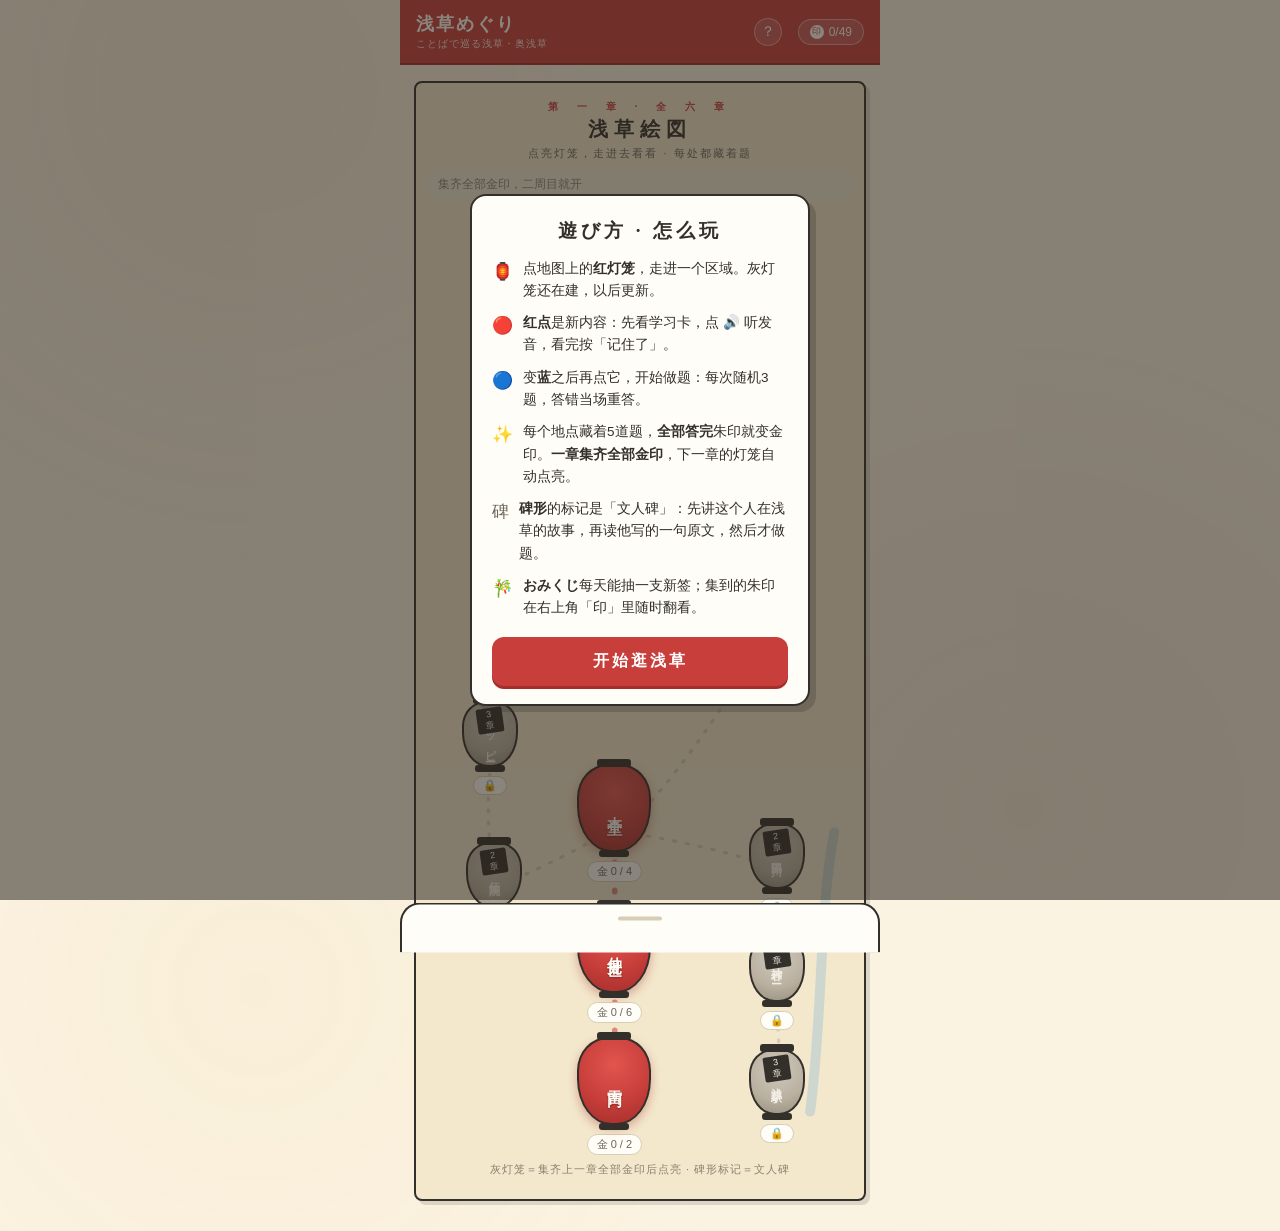
==== commit 0fa1250d: "浅草の二周目245問、上野の見本、入口ページ ■ 浅草 二周目（245問） 49か所すべてに産出型を5問。内訳は 読みを仮名で打つ98、 札を並べて文を作る98、声に出して読む49。識別型は一問も混ぜ" ====
--- a/chapter1-asakusa.html
+++ b/chapter1-asakusa.html
@@ -4,308 +4,7 @@
 <meta charset="UTF-8">
 <meta name="viewport" content="width=device-width, initial-scale=1.0, maximum-scale=1.0, user-scalable=no">
 <title>浅草めぐり · 妈妈的日语散步</title>
-<style>
-:root{
-  --paper:#FBF3E2;
-  --paper-deep:#F3E7CC;
-  --ink:#33302B;
-  --shu:#C73E3A;
-  --shu-deep:#A32E2C;
-  --kon:#26466D;
-  --gold:#D9A441;
-  --moss:#7A8450;
-  --white:#FFFDF7;
-  --grey:#B9B0A0;
-  --ok:#5E7F4E;
-  --ng:#B23A3A;
-  --serif:"Hiragino Mincho ProN","Yu Mincho","Noto Serif JP","Noto Serif SC","Songti SC",serif;
-  --sans:"Hiragino Kaku Gothic ProN","Yu Gothic","Noto Sans JP","Noto Sans SC","PingFang SC",sans-serif;
-}
-*{margin:0;padding:0;box-sizing:border-box;-webkit-tap-highlight-color:transparent}
-html,body{height:100%}
-body{
-  font-family:var(--sans);color:var(--ink);background:var(--paper);
-  max-width:480px;margin:0 auto;overflow-x:hidden;
-  background-image:radial-gradient(circle at 20% 10%, rgba(217,164,65,.06), transparent 40%),
-                   radial-gradient(circle at 80% 90%, rgba(199,62,58,.05), transparent 40%);
-}
-button{font-family:inherit;border:none;background:none;cursor:pointer;color:inherit}
-
-/* ---------- top bar ---------- */
-#topbar{
-  position:sticky;top:0;z-index:40;display:flex;align-items:center;justify-content:space-between;
-  padding:12px 16px;background:var(--shu);color:var(--white);
-  box-shadow:0 2px 0 var(--shu-deep);
-}
-#topbar .title{font-family:var(--serif);font-size:18px;letter-spacing:2px;font-weight:600}
-#topbar .sub{font-size:10px;opacity:.85;letter-spacing:1px;margin-top:1px}
-#btn-stamps{
-  display:flex;align-items:center;gap:5px;background:rgba(255,255,255,.14);
-  border:1px solid rgba(255,255,255,.4);border-radius:999px;padding:5px 11px;
-  color:var(--white);font-size:12px;
-}
-#btn-stamps .seal-mini{width:14px;height:14px;border-radius:50%;background:var(--white);color:var(--shu);
-  font-size:9px;display:flex;align-items:center;justify-content:center;font-family:var(--serif)}
-#btn-back{display:none;align-items:center;gap:4px;color:var(--white);font-size:13px;padding:4px 8px 4px 0}
-#btn-back .arr{font-size:16px}
-
-/* ---------- views ---------- */
-.view{display:none;animation:fadein .25s ease}
-.view.active{display:block}
-@keyframes fadein{from{opacity:0;transform:translateY(4px)}to{opacity:1;transform:none}}
-@media (prefers-reduced-motion: reduce){
-  *{animation:none!important;transition:none!important}
-}
-
-/* ---------- map ---------- */
-#view-map{padding:18px 14px 30px}
-.map-frame{
-  position:relative;background:var(--paper-deep);border:2px solid var(--ink);border-radius:8px;
-  padding:14px 10px 22px;box-shadow:4px 4px 0 rgba(51,48,43,.15);
-}
-.map-head{text-align:center;margin-bottom:6px}
-.map-head h1{font-family:var(--serif);font-size:20px;letter-spacing:6px}
-.map-head p{font-size:11px;color:#6d675c;letter-spacing:2px;margin-top:3px}
-#map-canvas{position:relative;height:940px}
-#map-canvas svg.path-bg{position:absolute;inset:0;width:100%;height:100%}
-.lantern-node{
-  position:absolute;transform:translate(-50%,-50%);text-align:center;width:108px;
-}
-.lantern-node .lamp{
-  width:74px;height:88px;margin:0 auto;border-radius:42% 42% 46% 46%/38% 38% 52% 52%;
-  background:radial-gradient(circle at 50% 30%, #E2554F, var(--shu) 55%, var(--shu-deep));
-  border:2px solid var(--ink);position:relative;
-  display:flex;align-items:center;justify-content:center;
-  box-shadow:0 4px 10px rgba(163,46,44,.35);
-}
-.lantern-node .lamp::before{content:"";position:absolute;top:-7px;left:50%;transform:translateX(-50%);
-  width:34px;height:8px;background:var(--ink);border-radius:3px}
-.lantern-node .lamp::after{content:"";position:absolute;bottom:-7px;left:50%;transform:translateX(-50%);
-  width:30px;height:7px;background:var(--ink);border-radius:3px}
-.lantern-node .lamp .nm{
-  writing-mode:vertical-rl;font-family:var(--serif);color:var(--white);
-  font-size:15px;letter-spacing:3px;font-weight:600;text-shadow:0 1px 2px rgba(0,0,0,.3);
-}
-.lantern-node .cnt{margin-top:9px;font-size:11px;color:#6d675c;background:var(--white);
-  display:inline-block;padding:2px 9px;border-radius:999px;border:1px solid #d8cdb6}
-.lantern-node.done .cnt{background:var(--gold);color:var(--white);border-color:var(--gold)}
-.lantern-node:not(.locked) .lamp{animation:glow 2.6s ease-in-out infinite}
-@keyframes glow{0%,100%{box-shadow:0 4px 10px rgba(163,46,44,.35)}50%{box-shadow:0 4px 20px rgba(226,120,80,.6)}}
-.lantern-node.locked .lamp{
-  background:radial-gradient(circle at 50% 30%, #cfc8ba, var(--grey) 60%, #948c7c);
-  box-shadow:none;animation:none;
-}
-.lantern-node.locked .lamp .nm{color:#f2eee4;text-shadow:none}
-.lantern-node.locked .ribbon{
-  position:absolute;top:5px;left:50%;transform:translate(-50%,0) rotate(-8deg);
-  background:var(--ink);color:var(--paper);font-size:9px;letter-spacing:1px;padding:1px 7px;border-radius:2px;
-}
-.lantern-node.small{width:88px}
-.lantern-node.small .lamp{width:56px;height:66px}
-.lantern-node.small .lamp .nm{font-size:11px;letter-spacing:2px}
-.map-foot{margin-top:10px;text-align:center;font-size:11px;color:#8a8272;letter-spacing:1px}
-
-/* ---------- scene ---------- */
-#view-scene{padding:0 0 26px}
-.scene-head{padding:14px 16px 8px;display:flex;align-items:baseline;justify-content:space-between}
-.scene-head h2{font-family:var(--serif);font-size:20px;letter-spacing:4px}
-.scene-head .prog{font-size:12px;color:#6d675c}
-.scene-stage{position:relative;margin:4px 12px 0;border:2px solid var(--ink);border-radius:8px;overflow:hidden;
-  box-shadow:4px 4px 0 rgba(51,48,43,.15);background:#EAF2F4}
-.scene-stage svg{display:block;width:100%;height:auto}
-.spot{
-  position:absolute;transform:translate(-50%,-50%);display:flex;flex-direction:column;align-items:center;gap:3px;z-index:5;
-  padding:6px;
-}
-.spot .dot{width:17px;height:17px;border-radius:50%;background:var(--shu);border:2px solid var(--white);
-  box-shadow:0 0 0 3px rgba(199,62,58,.35);animation:pulse 1.8s ease-out infinite;position:relative}
-.spot.learned .dot{background:var(--kon);box-shadow:0 0 0 3px rgba(38,70,109,.3)}
-.spot.cleared .dot{background:var(--shu-deep);box-shadow:0 0 0 3px rgba(163,46,44,.35);animation:none}
-.spot.gold .dot{background:var(--gold);box-shadow:0 0 0 3px rgba(217,164,65,.45);animation:none}
-.spot.cleared .dot::after,.spot.gold .dot::after{content:"印";position:absolute;inset:0;display:flex;align-items:center;justify-content:center;
-  color:var(--white);font-size:9px;font-family:var(--serif)}
-@keyframes pulse{0%{box-shadow:0 0 0 3px rgba(199,62,58,.4)}70%{box-shadow:0 0 0 11px rgba(199,62,58,0)}100%{box-shadow:0 0 0 3px rgba(199,62,58,0)}}
-.spot .tag{font-size:10px;background:rgba(255,253,247,.92);border:1px solid #cfc4ab;border-radius:999px;
-  padding:2px 8px;letter-spacing:1px;white-space:nowrap}
-.spot.egg .dot{background:var(--moss);box-shadow:0 0 0 3px rgba(122,132,80,.3);animation:none;opacity:.85}
-/* 文人碑 hotspot：方碑形，跟普通圆点区分 */
-.spot.bunjin .dot{width:15px;height:20px;border-radius:5px 5px 2px 2px;background:var(--shu);
-  border:2px solid var(--white);box-shadow:0 0 0 3px rgba(199,62,58,.35)}
-.spot.bunjin.learned .dot{background:var(--kon);box-shadow:0 0 0 3px rgba(38,70,109,.3)}
-.spot.bunjin.cleared .dot{background:var(--shu-deep);box-shadow:0 0 0 3px rgba(163,46,44,.35)}
-.spot.bunjin.gold .dot{background:var(--gold);box-shadow:0 0 0 3px rgba(217,164,65,.45)}
-.spot.bunjin .dot::after{content:"碑";position:absolute;inset:0;display:flex;align-items:center;justify-content:center;
-  color:var(--white);font-size:9px;font-family:var(--serif)}
-.spot.bunjin .tag{border-color:#b3aa96;background:rgba(251,243,226,.95)}
-.scene-tip{margin:12px 18px 0;font-size:12px;color:#8a8272;text-align:center;letter-spacing:1px}
-
-/* egg speech bubble */
-#egg-bubble{
-  position:absolute;z-index:8;transform:translate(-50%,-115%);background:var(--white);border:1.5px solid var(--ink);
-  border-radius:10px;padding:6px 11px;font-size:12px;white-space:nowrap;display:none;
-  box-shadow:2px 2px 0 rgba(51,48,43,.2);
-}
-#egg-bubble::after{content:"";position:absolute;bottom:-7px;left:50%;transform:translateX(-50%);
-  border:7px solid transparent;border-top-color:var(--ink);border-bottom:none}
-
-/* ---------- bottom sheet ---------- */
-#sheet-mask{position:fixed;inset:0;background:rgba(40,35,28,.45);z-index:60;display:none}
-#sheet{
-  position:fixed;left:50%;transform:translate(-50%,105%);bottom:0;width:100%;max-width:480px;z-index:70;
-  background:var(--white);border-radius:20px 20px 0 0;border:2px solid var(--ink);border-bottom:none;
-  max-height:86vh;overflow-y:auto;transition:transform .28s cubic-bezier(.2,.8,.25,1);
-  padding:10px 20px calc(20px + env(safe-area-inset-bottom));
-}
-#sheet.open{transform:translate(-50%,0)}
-.sheet-grip{width:44px;height:4px;border-radius:2px;background:#d8cdb6;margin:2px auto 12px}
-.sheet-eyebrow{font-size:11px;letter-spacing:3px;color:var(--shu);font-weight:600;margin-bottom:2px}
-.sheet-title{font-family:var(--serif);font-size:21px;letter-spacing:2px;margin-bottom:12px}
-
-/* learn card */
-.word-row{display:flex;align-items:center;gap:12px;padding:12px 0;border-bottom:1px dashed #ddd2ba}
-.word-row .w-main{flex:1}
-.word-row .w-kanji{font-family:var(--serif);font-size:26px;letter-spacing:2px}
-.word-row .w-kana{font-size:13px;color:var(--kon);margin-top:2px;letter-spacing:1px}
-.word-row .w-zh{font-size:12px;color:#7c7566;margin-top:2px}
-.btn-tts{
-  width:42px;height:42px;border-radius:50%;background:var(--kon);color:#fff;font-size:17px;flex:none;
-  display:flex;align-items:center;justify-content:center;box-shadow:0 2px 0 #16304f;
-}
-.btn-tts:active{transform:translateY(1px);box-shadow:0 1px 0 #16304f}
-.learn-note{margin:14px 0 4px;padding:12px 14px;background:var(--paper);border-radius:10px;border:1px solid #e4d9c0}
-.learn-note .n-ja{font-size:15px;line-height:1.7}
-.learn-note .n-zh{font-size:12px;color:#7c7566;margin-top:6px;line-height:1.6}
-.learn-note .n-play{margin-top:8px}
-.link-plain{font-size:12px;color:var(--kon);text-decoration:underline;padding:6px 0}
-
-/* 文人碑 card */
-.bunjin-tag{display:inline-block;font-size:11px;color:var(--kon);border:1px solid #c9d3e0;background:#F0F4F8;
-  border-radius:999px;padding:3px 11px;margin-bottom:12px;letter-spacing:1px}
-.bunjin-story{font-size:13px;line-height:1.9;color:#4a4640;margin-bottom:16px}
-.bunjin-quote{margin:0 0 4px;padding:16px 16px 14px;background:var(--paper);
-  border:1px solid #e4d9c0;border-left:4px solid var(--kon);border-radius:0 10px 10px 0}
-.bunjin-quote .q-jp{font-family:var(--serif);font-size:17px;line-height:1.9;letter-spacing:1px}
-.bunjin-quote .q-kana{font-size:12px;color:var(--kon);margin-top:8px;line-height:1.7}
-.bunjin-quote .q-zh{font-size:12.5px;color:#7c7566;margin-top:8px;line-height:1.7}
-.bunjin-quote .q-src{font-size:11px;color:#8a8272;text-align:right;margin-top:10px;letter-spacing:1px}
-.bunjin-quote .q-play{margin-top:10px}
-.bunjin-sep{display:flex;align-items:center;gap:10px;margin:20px 0 2px;font-size:11px;color:#a89f8c;letter-spacing:3px}
-.bunjin-sep::before,.bunjin-sep::after{content:"";flex:1;height:1px;background:#e0d6bd}
-
-/* buttons */
-.btn-main{
-  display:block;width:100%;margin-top:18px;padding:14px;border-radius:12px;background:var(--shu);color:#fff;
-  font-size:16px;letter-spacing:3px;box-shadow:0 3px 0 var(--shu-deep);font-weight:600;
-}
-.btn-main:active{transform:translateY(2px);box-shadow:0 1px 0 var(--shu-deep)}
-.btn-ghost{
-  display:block;width:100%;margin-top:10px;padding:12px;border-radius:12px;background:none;color:#8a8272;
-  font-size:13px;letter-spacing:2px;border:1.5px dashed #cfc4ab;
-}
-
-/* quiz */
-.quiz-prog{display:flex;gap:6px;margin-bottom:14px}
-.quiz-prog i{width:8px;height:8px;border-radius:50%;background:#e0d6bd}
-.quiz-prog i.on{background:var(--shu)}
-.quiz-prog i.done{background:var(--gold)}
-.q-text{font-size:16px;line-height:1.7;margin-bottom:6px}
-.q-text .jp{font-family:var(--serif);font-size:18px}
-.q-listen{
-  display:flex;align-items:center;gap:10px;margin:10px 0 4px;padding:12px;background:var(--paper);
-  border-radius:10px;border:1px solid #e4d9c0;
-}
-.q-listen .hint{font-size:12px;color:#7c7566}
-.opts{margin-top:12px;display:flex;flex-direction:column;gap:10px}
-.opt{
-  text-align:left;padding:13px 15px;border-radius:12px;border:1.5px solid #d8cdb6;background:var(--white);
-  font-size:15px;line-height:1.5;transition:border-color .15s;
-}
-.opt .jp{font-family:var(--serif)}
-.opt.correct{border-color:var(--ok);background:#F0F5EA;color:var(--ok);font-weight:600}
-.opt.wrong{border-color:var(--ng);background:#FAEDEA;color:var(--ng)}
-.opt:disabled{opacity:.92}
-.q-explain{
-  margin-top:14px;padding:12px 14px;border-radius:10px;background:var(--paper);border-left:4px solid var(--gold);
-  font-size:13px;line-height:1.7;display:none;
-}
-.q-explain .tr{color:var(--kon);font-family:var(--serif);display:block;margin-bottom:4px;font-size:14px}
-
-/* result & stamp */
-.result-wrap{text-align:center;padding:8px 0 4px}
-.result-wrap .r-title{font-family:var(--serif);font-size:20px;letter-spacing:3px;margin-bottom:4px}
-.result-wrap .r-sub{font-size:13px;color:#7c7566}
-.seal{
-  width:110px;height:110px;margin:18px auto 6px;border-radius:50%;background:var(--shu);
-  display:flex;align-items:center;justify-content:center;position:relative;
-  animation:stampin .45s cubic-bezier(.2,1.6,.4,1);box-shadow:0 4px 14px rgba(163,46,44,.4);
-}
-.seal .s-inner{
-  width:92px;height:92px;border:2px solid rgba(255,255,255,.85);border-radius:50%;
-  display:flex;align-items:center;justify-content:center;
-}
-.seal .s-name{writing-mode:vertical-rl;font-family:var(--serif);color:#fff;font-size:17px;letter-spacing:3px;font-weight:600}
-.seal.gold{background:var(--gold);box-shadow:0 4px 14px rgba(217,164,65,.5)}
-@keyframes stampin{0%{transform:scale(2.1);opacity:0}60%{transform:scale(.94);opacity:1}100%{transform:scale(1)}}
-.perfect-tag{display:inline-block;margin-top:6px;font-size:11px;color:var(--gold);letter-spacing:2px;font-weight:600}
-
-/* ---------- omikuji ---------- */
-.mikuji-box{
-  margin:6px auto 0;width:120px;height:150px;border-radius:10px;border:2px solid var(--ink);
-  background:repeating-linear-gradient(90deg,#8B5A2B 0 14px,#7A4E24 14px 28px);position:relative;
-  display:flex;align-items:center;justify-content:center;box-shadow:4px 4px 0 rgba(51,48,43,.15);
-}
-.mikuji-box .hole{position:absolute;top:12px;width:26px;height:26px;border-radius:50%;background:#2e2013;border:2px solid var(--ink)}
-.mikuji-box .label{writing-mode:vertical-rl;font-family:var(--serif);color:#fff;font-size:19px;letter-spacing:6px;text-shadow:0 1px 2px rgba(0,0,0,.5)}
-.mikuji-box.shaking{animation:shake .5s ease-in-out 2}
-@keyframes shake{0%,100%{transform:rotate(0)}25%{transform:rotate(-6deg)}75%{transform:rotate(6deg)}}
-.mikuji-slip{
-  margin:16px auto 0;max-width:270px;background:var(--white);border:1.5px solid var(--ink);padding:18px 16px;
-  box-shadow:3px 3px 0 rgba(51,48,43,.15);display:none;animation:slipin .4s ease;
-}
-@keyframes slipin{from{opacity:0;transform:translateY(14px)}to{opacity:1;transform:none}}
-.mikuji-slip .m-rank{font-family:var(--serif);font-size:30px;text-align:center;letter-spacing:8px;margin-bottom:10px}
-.mikuji-slip .m-rank.daikichi{color:var(--shu)}
-.mikuji-slip .m-rank.kichi{color:var(--moss)}
-.mikuji-slip .m-rank.kyo{color:var(--kon)}
-.mikuji-slip .m-body{font-family:var(--serif);font-size:14px;line-height:2;letter-spacing:1px;white-space:pre-line}
-.mikuji-slip .m-zh{display:none;margin-top:10px;padding-top:10px;border-top:1px dashed #d8cdb6;font-size:12px;color:#7c7566;line-height:1.7}
-.mikuji-note{text-align:center;font-size:12px;color:#8a8272;margin-top:12px;letter-spacing:1px}
-
-/* ---------- stamp book ---------- */
-#view-stamps{padding:18px 16px 30px}
-.book-frame{background:var(--white);border:2px solid var(--ink);border-radius:8px;padding:18px 14px;
-  box-shadow:4px 4px 0 rgba(51,48,43,.15)}
-.book-frame h2{font-family:var(--serif);text-align:center;font-size:19px;letter-spacing:6px}
-.book-frame .b-sub{text-align:center;font-size:11px;color:#8a8272;margin:4px 0 16px;letter-spacing:2px}
-.stamp-grid{display:grid;grid-template-columns:repeat(3,1fr);gap:14px}
-.stamp-cell{display:flex;flex-direction:column;align-items:center;gap:6px}
-.stamp-cell .c-seal{
-  width:76px;height:76px;border-radius:50%;display:flex;align-items:center;justify-content:center;
-}
-.stamp-cell.got .c-seal{background:var(--shu);box-shadow:0 2px 8px rgba(163,46,44,.35)}
-.stamp-cell.got.gold .c-seal{background:var(--gold);box-shadow:0 2px 8px rgba(217,164,65,.45)}
-.stamp-cell.empty .c-seal{border:2px dashed #cfc4ab}
-.stamp-cell .c-inner{width:62px;height:62px;border:1.5px solid rgba(255,255,255,.85);border-radius:50%;
-  display:flex;align-items:center;justify-content:center}
-.stamp-cell .c-name{writing-mode:vertical-rl;font-family:var(--serif);color:#fff;font-size:12px;letter-spacing:2px}
-.stamp-cell.empty .c-name{color:#cfc4ab}
-.stamp-cell.empty .c-inner{border-color:transparent}
-.stamp-cell .c-label{font-size:10px;color:#8a8272;text-align:center;letter-spacing:1px}
-
-/* help + guide */
-#btn-help{width:28px;height:28px;border-radius:50%;border:1px solid rgba(255,255,255,.4);
-  background:rgba(255,255,255,.14);color:#fff;font-size:14px;margin-left:auto;margin-right:8px}
-#topbar{gap:8px}
-#topbar-title{margin-right:auto}
-.map-head .chap{font-size:10px;letter-spacing:8px;color:var(--shu);font-weight:700;margin-bottom:2px}
-#guide,#ovl{position:fixed;inset:0;background:rgba(40,35,28,.55);z-index:120;display:none;
-  align-items:center;justify-content:center;padding:24px}
-.g-card{background:var(--white);border:2px solid var(--ink);border-radius:16px;max-width:340px;
-  padding:22px 20px 18px;box-shadow:6px 6px 0 rgba(51,48,43,.25)}
-.g-card h3{font-family:var(--serif);font-size:19px;letter-spacing:4px;text-align:center;margin-bottom:14px}
-.g-card .g-step{display:flex;gap:10px;font-size:13.5px;line-height:1.65;margin-bottom:10px}
-.g-card .g-ico{flex:none;font-size:17px}
-</style>
+<link rel="stylesheet" href="jm.css">
 </head>
 <body>
 
@@ -381,6 +80,12 @@
     <h2>御朱印帳</h2>
     <p class="b-sub" id="book-sub"></p>
     <div class="stamp-grid" id="stamp-grid"></div>
+    <div class="transfer">
+      <div class="t-title">换手机 · 进度码</div>
+      <p class="t-hint">要换到新手机上接着做？在<b>旧手机</b>上「生成进度码」，把那串字发过去，<br>在<b>新手机</b>上「输入进度码」粘贴进去就行。</p>
+      <button class="btn-ghost" id="btn-code-out">生成进度码</button>
+      <button class="btn-ghost" id="btn-code-in">输入进度码</button>
+    </div>
   </div>
 </main>
 
@@ -393,8 +98,42 @@
 
 <script>
 /* =====================================================
-   DATA
+   浅草・奥浅草 —— 本章数据
+   引擎在 jm.js，这里只放属于浅草的东西
 ===================================================== */
+const SAVE_KEY = "asakusa-meguri-save";   /* 妈妈的存档就在这个键上，别改 */
+
+/* 阶梯：1基 → 2基 → 1高 → 3基 → 2高 → 4基 …
+   浅草没有入场门槛（她从这里开始）；二周目要等上野一周目走完。 */
+const REQUIRE = {
+  adv: { key:"ueno-meguri-save", flag:"doneBasic", label:"上野の一周目",
+         href:"chapter2-ueno.html",
+         hint:"先去上野走一圈。隔一章再回来，那时候这些词已经开始忘了，逼出来的才是真记住的。" }
+};
+
+/* 本章文案（原样搬过来，她看到的一个字都没变） */
+const CH_TEXT = {
+  area: "浅草",
+  guideBunjin:
+    '<div class="g-step"><span class="g-ico" style="font-family:var(--serif);color:#6E6759">碑</span><span><b>碑形</b>的标记是「文人碑」：先讲这个人在浅草的故事，再读他写的一句原文，然后才做题。</span></div>',
+  finale:
+    '<p style="text-align:center;font-size:14px;line-height:1.9;margin-bottom:8px">' +
+    '从雷门一路走到吉原，<br>浅草的每一盏灯笼都被你点亮了。<br>' +
+    '245道题、191个单词、49枚朱印，<br>还有六位文人的碑。<br><b>本当にすごいです！</b></p>' +
+    '<p style="text-align:center;font-size:14px;color:#C73E3A;font-weight:600;line-height:1.8;margin-bottom:4px">' +
+    '下次来浅草的时候<br>还有什么能考到你！<br>赶紧探索新地图吧！ 🎨</p>',
+  newChapters:
+    '<p style="text-align:center;font-size:14px;line-height:1.9;margin-bottom:10px">' +
+    '妈妈，新地图画好了。<br>浅草寺你已经走完了，这次往外走。</p>' +
+    '<p style="text-align:center;font-size:13px;color:#7c7566;line-height:1.8;margin-bottom:10px">' +
+    '<b>第四章</b> 六区・神谷バー<br>' +
+    '<b>第五章</b> 待乳山・今戸・千束<br>' +
+    '<b>第六章</b> 合羽橋・蔵前・吉原</p>' +
+    '<p style="text-align:center;font-size:13px;color:#26466D;line-height:1.8;margin-bottom:4px">' +
+    '路上立了六块<b>文人碑</b>——<br>渥美清、川端康成、太宰治、<br>池波正太郎、永井荷風、樋口一葉。<br>' +
+    '<span style="color:#8a8272">他们都在浅草待过，点开碑能听原句。</span></p>'
+};
+
 const SCENES = [
   {
     id:"kaminarimon", name:"雷門前広場", short:"雷門", chapter:1,
@@ -2147,149 +1886,1028 @@
   }
 ];
 
-
-const OMIKUJI = [
-  {rank:"大吉", cls:"daikichi", body:"願い事：思うままなり\n旅立ち：よし\n待ち人：来たる",
-   zh:"愿望：如你所愿。出行：吉。等的人：会来。"},
-  {rank:"大吉", cls:"daikichi", body:"学問：励めば大いに実る\n商い：利あり\n縁談：整う",
-   zh:"学业：努力必有大成。生意：有利。姻缘：可成。"},
-  {rank:"大吉", cls:"daikichi", body:"願い事：早く叶う\n失せ物：近くにあり\n健康：すこぶる良し",
-   zh:"愿望：很快实现。失物：就在近处。健康：极佳。"},
-  {rank:"吉", cls:"kichi", body:"願い事：叶うが急ぐべからず\n失せ物：出づる\n商い：焦らねば利あり",
-   zh:"愿望：能实现，但不可心急。失物：会找到。生意：不急躁则有利。"},
-  {rank:"吉", cls:"kichi", body:"旅立ち：さわりなし\n待ち人：遅れて来たる\n学問：こつこつと励むべし",
-   zh:"出行：无碍。等的人：会来，但要迟一些。学业：应踏实努力。"},
-  {rank:"吉", cls:"kichi", body:"願い事：人の助けにて叶う\n健康：養生すれば良し\n争い事：避けるが吉",
-   zh:"愿望：借他人之力可成。健康：注意保养则安。争执：避开为吉。"},
-  {rank:"吉", cls:"kichi", body:"縁談：良し。ただし高望みは禁物\n商い：ほどほどに利あり\n失せ物：西の方にあり",
-   zh:"姻缘：好。但不可要求过高。生意：适度经营有利。失物：在西边。"},
-  {rank:"凶", cls:"kyo", body:"願い事：叶いがたし。時を待て\n病：長引く恐れあり\n慎め",
-   zh:"愿望：难以实现，等待时机。疾病：恐会拖延。凡事谨慎。"},
-  {rank:"凶", cls:"kyo", body:"旅立ち：見合わせるべし\n失せ物：出でがたし\n心静かに過ごせ",
-   zh:"出行：应暂缓。失物：难寻。静心度日。"},
-  {rank:"凶", cls:"kyo", body:"待ち人：来たらず\n争い事：負けなり\n耐えて春を待て",
-   zh:"等的人：不会来。争执：会输。忍耐，等待春天。"}
-];
-// 大吉20% / 吉50% / 凶30%（浅草寺传统：凶签就是多）
-const OMIKUJI_WEIGHTS = [
-  {idx:[0,1,2], w:20},
-  {idx:[3,4,5,6], w:50},
-  {idx:[7,8,9], w:30}
-];
-
 /* =====================================================
-   STORAGE  (window.storage -> localStorage -> memory)
+   二周目（高阶版）的题库 —— 每处 5 道，全是产出型
+   -----------------------------------------------------
+   一周目问「认不认得」，二周目问「念不念得出、说不说得来」。
+   她的汉字底子够厚，缺的从来不是意思，是音和产出。
 ===================================================== */
-const SAVE_KEY = "asakusa-meguri-save";
-let state = { learned:{}, cleared:{}, gold:{}, qdone:{}, omikuji:null, eggTaps:{}, seenGuide:false, seenV2:false };
-
-async function loadState(){
-  if (window.storage) {
-    try {
-      const r = await window.storage.get(SAVE_KEY);
-      if (r && r.value) { state = Object.assign(state, JSON.parse(r.value)); return; }
-    } catch(e){ /* key missing or unavailable */ }
-  }
-  try {
-    const v = localStorage.getItem(SAVE_KEY);
-    if (v) state = Object.assign(state, JSON.parse(v));
-  } catch(e){}
-}
-async function saveState(){
-  const v = JSON.stringify(state);
-  if (window.storage) {
-    try { await window.storage.set(SAVE_KEY, v); return; } catch(e){}
-  }
-  try { localStorage.setItem(SAVE_KEY, v); } catch(e){}
-}
-
-/* =====================================================
-   TTS
-===================================================== */
-let jaVoice = null;
-function findJaVoice(){
-  if (!("speechSynthesis" in window)) return null;
-  const vs = speechSynthesis.getVoices();
-  if (!vs || !vs.length) return null;
-  const ja = vs.filter(v=>v.lang && v.lang.replace("_","-").toLowerCase().indexOf("ja")===0);
-  if (!ja.length) return null;
-  const pref = ja.find(v=>/Kyoko|Otoya|Google\s*日本語|Google Japanese|Sayaka|Haruka/i.test(v.name));
-  return pref || ja[0];
-}
-function ensureVoice(){ if(!jaVoice) jaVoice = findJaVoice(); return jaVoice; }
-if ("speechSynthesis" in window){
-  speechSynthesis.onvoiceschanged = ()=>{ jaVoice = findJaVoice(); };
-  let _vtries = 0;
-  const _vt = setInterval(()=>{ if (ensureVoice() || ++_vtries>12) clearInterval(_vt); }, 300);
-}
-function speak(text, rate){
-  if (!("speechSynthesis" in window)){ toast("这个浏览器不支持语音朗读"); return; }
-  const v = ensureVoice();
-  speechSynthesis.cancel();
-  const u = new SpeechSynthesisUtterance(text);
-  u.lang = "ja-JP";
-  if (v){ u.voice = v; }
-  else { toast("没找到日语语音包：请在手机系统设置里添加日语语音，否则可能用中文声音朗读"); }
-  u.rate = rate || 0.85;
-  speechSynthesis.speak(u);
-}
-let _toastT = null;
-function toast(msg){
-  let t = document.getElementById("toast");
-  if (!t){
-    t = document.createElement("div");
-    t.id = "toast";
-    t.style.cssText = "position:fixed;left:50%;bottom:90px;transform:translateX(-50%);background:#33302B;color:#FBF3E2;padding:10px 16px;border-radius:10px;font-size:12px;z-index:99;max-width:80%;text-align:center;line-height:1.5;box-shadow:0 4px 12px rgba(0,0,0,.3);display:none";
-    document.body.appendChild(t);
-  }
-  t.textContent = msg;
-  t.style.display = "block";
-  clearTimeout(_toastT);
-  _toastT = setTimeout(()=>{ t.style.display = "none"; }, 3400);
-}
-
-/* =====================================================
-   HELPERS
-===================================================== */
-const $ = s => document.querySelector(s);
-function el(tag, cls, html){
-  const e = document.createElement(tag);
-  if (cls) e.className = cls;
-  if (html !== undefined) e.innerHTML = html;
-  return e;
-}
-function todayStr(){
-  const d = new Date();
-  return d.getFullYear()+"-"+String(d.getMonth()+1).padStart(2,"0")+"-"+String(d.getDate()).padStart(2,"0");
-}
-function shuffledOptions(q){
-  const idx = q.options.map((_,i)=>i);
-  for (let i=idx.length-1;i>0;i--){
-    const j = Math.floor(Math.random()*(i+1));
-    [idx[i],idx[j]] = [idx[j],idx[i]];
-  }
-  return idx;
-}
-function quizHotspots(scene){ return scene.hotspots.filter(h=>h.learn); }
-function totalStamps(){ return SCENES.reduce((n,s)=>n+quizHotspots(s).length,0); }
-function stampCount(){ return Object.keys(state.cleared).length; }
-
-/* =====================================================
-   NAVIGATION
-===================================================== */
-let currentScene = null;
-function show(viewId){
-  document.querySelectorAll(".view").forEach(v=>v.classList.remove("active"));
-  $("#"+viewId).classList.add("active");
-  $("#btn-back").style.display = (viewId==="view-map") ? "none" : "flex";
-  window.scrollTo(0,0);
-}
-$("#btn-back").addEventListener("click", ()=>{ renderMap(); show("view-map"); });
-$("#btn-stamps").addEventListener("click", ()=>{ renderStamps(); show("view-stamps"); });
-
-/* =====================================================
-   MAP
-===================================================== */
+const ADV = {
+
+lantern: [
+ {type:"write", prompt:"「提灯」怎么念？用假名写。", accept:["ちょうちん"], hint:"ちょ…", kana:"ちょうちん",
+  explain:"ちょうちん。这是惯用读法，「提」在这里既不是てい也不是さげ。整个词当一个词记，别拆。"},
+ {type:"write", prompt:"「入口」怎么念？", accept:["いりぐち"], hint:"いり…", kana:"いりぐち",
+  explain:"いりぐち。训读组合：入（いり）＋口（ぐち）。第二个字浊化成ぐ，这是复合词的常见变化。反过来出口就是でぐち。"},
+ {type:"build", prompt:"想约人在雷门前碰头。",
+  zhHint:"「〜ませんか」是邀请，比「〜ましょう」客气。",
+  tiles:["雷門の前で","待ち合わせ","しませんか"], extra:["します","から"],
+  kana:"かみなりもんの まえで まちあわせ しませんか",
+  explain:"待ち合わせ（まちあわせ）＝约好碰头。「〜しませんか」用否定形来邀请，是日语的礼貌逻辑——不直接说「一起吧」，而是问「不一起吗」。"},
+ {type:"build", prompt:"想说「这个灯笼有 3.9 米高」。",
+  zhHint:"日语说高度，把「高さ」当名词放在前面。",
+  tiles:["この提灯は","高さ","3.9メートル","です"], extra:["が","高い"],
+  kana:"この ちょうちんは たかさ さんてんきゅうメートルです",
+  explain:"「高さ〜です」是说尺寸的固定说法。中文说「高3.9米」，日语要先立一个名词「高さ」，再报数字。重さ、長さ、広さ都照这个格式。"},
+ {type:"shadow", hideKana:true, prompt:"先自己念，念完再对答案。",
+  jp:"雷門の提灯は、浅草寺の入口です。", kana:"かみなりもんの ちょうちんは、せんそうじの いりぐちです。",
+  zh:"雷门的灯笼，就是浅草寺的入口。",
+  explain:"三个你天天看见的汉字词，连起来念一遍。念得出来，才算真的认得。"}
+],
+
+rickshaw: [
+ {type:"write", prompt:"「人力車」怎么念？", accept:["じんりきしゃ"], hint:"じん…", kana:"じんりきしゃ",
+  explain:"じんりきしゃ。三个字全用音读，其中「力」念りき（吴音），不是ちから也不是りょく。同一个字在「力士（りきし）」里也念りき。"},
+ {type:"write", prompt:"「案内」怎么念？", accept:["あんない"], hint:"あん…", kana:"あんない",
+  explain:"あんない。案内所（问询处）、道案内（指路）、ご案内します（我带您去）——这个词你在日本一天能听见好几次。"},
+ {type:"build", prompt:"车夫招揽你，你想婉拒。",
+  zhHint:"日语里最标准的软拒绝，是把事情推到「下次」。",
+  tiles:["また","今度","お願いします"], extra:["いりません","だめです"],
+  kana:"また こんど おねがいします",
+  explain:"「また今度」＝下次吧。语法上后两个选项也没错，但听起来生硬。日语拒绝很少说「不」，而是给一个不会兑现的将来。"},
+ {type:"build", prompt:"想问「这一圈要多少钱？」",
+  zhHint:"问价钱用「いくら」，主语用「は」。",
+  tiles:["一周","は","いくら","ですか"], extra:["が","なんですか"],
+  kana:"いっしゅうは いくらですか",
+  explain:"「いくらですか」是问价的万能句。注意一周念いっしゅう——「一」后面接か行、さ行、た行、ぱ行时常常促音化。"},
+ {type:"shadow", jp:"浅草を案内しますよ。", kana:"あさくさを あんない しますよ。",
+  zh:"我带您逛浅草哦。",
+  explain:"这是车夫的原话。句尾的「よ」是把新信息递给对方，语气热络。你自己用的时候，「ご案内します」更客气。"}
+],
+
+ningyoyaki: [
+ {type:"write", prompt:"「試食」怎么念？", accept:["ししょく"], hint:"し…", kana:"ししょく",
+  explain:"ししょく。超市和商店街到处贴着这两个字。会念了，店员招呼你「試食どうぞ」的时候你就接得住。"},
+ {type:"write", prompt:"「土産」（お土産）怎么念？", accept:["みやげ","おみやげ"], hint:"みや…", kana:"おみやげ",
+  explain:"みやげ。这是熟字训——两个字合起来读，不能拆成ど＋さん。日语里这种词不多但都很常用：今日（きょう）、大人（おとな）、上手（じょうず）。"},
+ {type:"build", prompt:"想问「可以试吃吗？」",
+  zhHint:"请求许可用「〜てもいいですか」。",
+  tiles:["試食","して","も","いいですか"], extra:["ください","たい"],
+  kana:"ししょく しても いいですか",
+  explain:"「〜てもいいですか」＝可以…吗。这是日本最实用的句型之一：写真を撮ってもいいですか、座ってもいいですか、触ってもいいですか。换个动词就能到处用。"},
+ {type:"build", prompt:"想说「我想买伴手礼」。",
+  zhHint:"愿望用「〜たい」，后面留个「が」更柔和。",
+  tiles:["お土産","を","買いたい","んですが"], extra:["に","買います"],
+  kana:"おみやげを かいたいんですが",
+  explain:"又是「〜たいんですが」。这个句型二周目会反复出现——在这里买伴手礼，在博物馆借导览，在店里找尺码。同一个骨架，换个动词。"},
+ {type:"shadow", hideKana:true, jp:"お土産の試食ができる店もあります。",
+  kana:"おみやげの ししょくが できる みせも あります。", zh:"也有能试吃伴手礼的店。",
+  explain:"「〜ができる」＝能做…。这句里三个词你都认得，但连起来念是另一回事。"}
+],
+
+manekineko: [
+ {type:"write", prompt:"「招き猫」怎么念？", accept:["まねきねこ"], hint:"まねき…", kana:"まねきねこ",
+  explain:"まねきねこ。招（まね）く＝招手。全训读。中文的 zhāocáimāo 完全帮不上忙。"},
+ {type:"write", prompt:"「手作り」怎么念？", accept:["てづくり"], hint:"て…", kana:"てづくり",
+  explain:"てづくり。作（つく）り前面接了て，浊化成づ（不是ず）。日语里由「つ」浊化来的写作「づ」，这是拼写规则，打字时也要打 du。"},
+ {type:"build", prompt:"想问「这个是手工做的吗？」",
+  zhHint:"确认对方情况，用「〜ですか」就够。",
+  tiles:["これは","手作り","ですか"], extra:["を","します"],
+  kana:"これは てづくりですか",
+  explain:"简单，但正是你在店里最该开口的一句。问了之后店主多半会跟你聊两句，那才是练日语的地方。"},
+ {type:"build", prompt:"想说「右手是招钱的」。",
+  zhHint:"「〜を招く」＝招来…。主语用「は」做对比。",
+  tiles:["右手","は","お金","を","招きます"], extra:["に","が"],
+  kana:"みぎては おかねを まねきます",
+  explain:"这里的「は」是对比用法：右手怎样，（言外之意左手不一样）。日语靠「は」暗示对比，不用说「而」。"},
+ {type:"shadow", jp:"右手はお金を、左手はお客さんを招きます。",
+  kana:"みぎては おかねを、ひだりては おきゃくさんを まねきます。",
+  zh:"右手招钱，左手招客人。",
+  explain:"一句里两个「は」对举。念的时候在逗号处稍停，对比感就出来了。"}
+],
+
+kimono: [
+ {type:"write", prompt:"「草履」怎么念？", accept:["ぞうり"], hint:"ぞう…", kana:"ぞうり",
+  explain:"ぞうり。「草」在这里念ぞう（浊化的音读）。跟「雑草（ざっそう）」的そう不同——同字不同音，只能一个个记。"},
+ {type:"write", prompt:"「帯」怎么念？", accept:["おび"], hint:"お…", kana:"おび",
+  explain:"おび。单独用是训读おび；组词时常念たい，比如「包帯（ほうたい）」。日语汉字单用多训读、组词多音读，这是个大致的规律。"},
+ {type:"build", prompt:"想问「腰带和草履也能一起租吗？」",
+  zhHint:"「も」＝也。「〜られます」是可能形。",
+  tiles:["帯と草履","も","借りられますか"], extra:["を","借ります"],
+  kana:"おびと ぞうりも かりられますか",
+  explain:"可能形「借りられる」＝借得到。注意助词：可能形的对象常用「が」，但口语里「を」也很多，这里用「も」把两样并进来。"},
+ {type:"build", prompt:"想说「我想穿和服走走看」。",
+  zhHint:"「〜てみたい」＝想试试看。",
+  tiles:["着物を","着て","歩いて","みたいです"], extra:["から","ました"],
+  kana:"きものを きて あるいて みたいです",
+  explain:"「〜てみる」＝试着做。加上「たい」就是「想试试」。这个组合让你的表达一下子软下来，不再是硬邦邦的「歩きたい」。"},
+ {type:"shadow", hideKana:true, jp:"着物を着て歩く観光客が多いです。",
+  kana:"きものを きて あるく かんこうきゃくが おおいです。", zh:"穿和服走路的游客很多。",
+  explain:"「着て歩く」两个动词连用。日语一句里串几个动作是常态，念顺了，长句就不怕了。"}
+],
+
+tempura: [
+ {type:"write", prompt:"「老舗」怎么念？", accept:["しにせ"], hint:"し…", kana:"しにせ",
+  explain:"しにせ。又一个熟字训——ろうほ是错的。日本店门口挂着「創業○○年　老舗」的时候，说的就是这个。"},
+ {type:"write", prompt:"「海老」怎么念？", accept:["えび"], hint:"え…", kana:"えび",
+  explain:"えび。也是熟字训。菜单上「海老天」＝えびてん。会念了，点菜就不用手指了。"},
+ {type:"build", prompt:"想说「刚炸好的最好吃」。",
+  zhHint:"「一番」＝最。形容词直接结句。",
+  tiles:["揚げたて","が","一番","おいしいです"], extra:["は","を"],
+  kana:"あげたてが いちばん おいしいです",
+  explain:"「〜たて」接在动词后面表示「刚…好」：揚げたて、焼きたて、炊きたて、出来たて。这一族词在日本吃饭时天天见。这里用「が」是因为在做比较、指定「就是它最好吃」。"},
+ {type:"build", prompt:"点单：想要一份天丼。",
+  zhHint:"点菜最常用的说法。",
+  tiles:["天丼","を","一つ","お願いします"], extra:["が","ください"],
+  kana:"てんどんを ひとつ おねがいします",
+  explain:"「〜をお願いします」比「〜をください」客气一点，用在点菜、办事都合适。数量放在助词后面：天丼を一つ。"},
+ {type:"shadow", jp:"揚げたてが一番おいしいです。", kana:"あげたてが いちばん おいしいです。",
+  zh:"刚炸好的最好吃。",
+  explain:"短句，念到不用想。这种句子说得顺，聊天时才接得上。"}
+],
+
+sensu: [
+ {type:"write", prompt:"「団扇」怎么念？", accept:["うちわ"], hint:"う…", kana:"うちわ",
+  explain:"うちわ。熟字训，だんせん是错的。夏天祭典上发的就是这个。"},
+ {type:"write", prompt:"「贈り物」怎么念？", accept:["おくりもの"], hint:"おく…", kana:"おくりもの",
+  explain:"おくりもの。贈（おく）る＝赠送。跟「送る」同音不同字：送る是寄送、度过，贈る是赠予。太宰治那块碑上的「生涯を送る」用的是送。"},
+ {type:"build", prompt:"想问「有别的花纹吗？」",
+  zhHint:"「ほかの」＝别的。存在用「あります」。",
+  tiles:["ほかの","柄","は","ありますか"], extra:["が","です"],
+  kana:"ほかの がらは ありますか",
+  explain:"「ほかの〜はありますか」是购物万能句：ほかの色、ほかのサイズ、ほかの柄。用「は」而不是「が」，因为在拿它跟眼前这个作对比。"},
+ {type:"build", prompt:"想说「折得起来的是扇子」。",
+  zhHint:"「〜のが」把动词变成名词。",
+  tiles:["折りたためる","のが","扇子です"], extra:["ことは","から"],
+  kana:"おりたためるのが せんすです",
+  explain:"「〜のが」＝…的（东西）。把一个动词短语整个当名词用，这是日语描述定义时最省事的办法。折りたためないのが団扇です，反过来说也一样。"},
+ {type:"shadow", hideKana:true, jp:"柄の種類も豊富で、贈り物に人気です。",
+  kana:"がらの しゅるいも ほうふで、おくりものに にんきです。",
+  zh:"花纹种类也丰富，很受欢迎当礼物。",
+  explain:"「〜で、」把两个句子接起来（て形的书面味）。「〜に人気です」＝作为…很受欢迎。"}
+],
+
+dango: [
+ {type:"write", prompt:"「団子」怎么念？", accept:["だんご"], hint:"だん…", kana:"だんご",
+  explain:"だんご。音读，但「子」浊化成ご。花より団子（比起花更要团子＝比起风雅更要实惠）是很有名的谚语。"},
+ {type:"write", prompt:"「焼きたて」怎么念？", accept:["やきたて"], hint:"やき…", kana:"やきたて",
+  explain:"やきたて。跟刚才天妇罗那格的「揚げたて」是一族。看到「〜たて」就知道是刚做好的。"},
+ {type:"build", prompt:"想问「能只买一串吗？」",
+  zhHint:"「〜から」在这里是「从…起（就可以）」。",
+  tiles:["一本","から","買えますか"], extra:["を","買いますか"],
+  kana:"いっぽんから かえますか",
+  explain:"「一本から買えます」＝一串起卖。这个「から」表示起点，店里贴的「二個から」就是这个用法。注意一本念いっぽん，不是いちほん。"},
+ {type:"build", prompt:"想说「有点甜有点咸，很好吃」。",
+  zhHint:"甘辛い（あまからい）是一个词。",
+  tiles:["甘辛くて","おいしいです"], extra:["甘くて","から"],
+  kana:"あまからくて おいしいです",
+  explain:"形容词接下一句要变成「〜くて」：甘辛い→甘辛くて。中文说「又甜又咸」，日语直接用一个词甘辛い，再用て形接下去。"},
+ {type:"shadow", jp:"みたらし団子を一本ください。", kana:"みたらしだんごを いっぽん ください。",
+  zh:"请给我一串御手洗团子。",
+  explain:"点单的完整一句。念熟了，下次站在摊子前就不用犹豫。"}
+],
+
+hozomon: [
+ {type:"write", prompt:"「仁王像」怎么念？", accept:["におうぞう"], hint:"にお…", hint2:"", kana:"におうぞう",
+  explain:"におうぞう。「仁」在这里念に，不是じん。人名地名和佛教词里的例外读法特别多，这类只能碰上一个记一个。"},
+ {type:"write", prompt:"「魔除け」怎么念？", accept:["まよけ"], hint:"ま…", kana:"まよけ",
+  explain:"まよけ。除（よ）ける＝避开。虫除け（防虫）、日除け（遮阳）都是同一个构造。"},
+ {type:"build", prompt:"想说「门的两侧立着仁王像」。",
+  zhHint:"存在用「〜が立っています」。",
+  tiles:["門の両側に","仁王像","が","立っています"], extra:["を","あります"],
+  kana:"もんの りょうがわに におうぞうが たっています",
+  explain:"地点用「に」，存在的主体用「が」。「立っています」是状态（立着），不是动作（正在站起来）——日语的「ている」既能表进行也能表状态，靠动词本身区分。"},
+ {type:"build", prompt:"想问「那个是做什么用的？」",
+  zhHint:"问用途：「何のため」＝为了什么。",
+  tiles:["あれは","何のため","ですか"], extra:["どこ","します"],
+  kana:"あれは なんの ためですか",
+  explain:"「何のためですか」＝那是干什么用的。在寺庙、博物馆里，这一句能替你问出一整段解说。"},
+ {type:"shadow", hideKana:true, jp:"裏には大きなわらじが掛かっています。",
+  kana:"うらには おおきな わらじが かかっています。", zh:"背面挂着大草鞋。",
+  explain:"「掛かっています」也是状态。念一遍，把「かかって」这个音串记进嘴里。"}
+],
+
+kouro: [
+ {type:"write", prompt:"「煙」怎么念？", accept:["けむり"], hint:"け…", kana:"けむり",
+  explain:"けむり。训读。组词时念えん：禁煙（きんえん）、煙草（たばこ，这个又是熟字训）。同一个字三种面孔。"},
+ {type:"write", prompt:"「線香」（お線香）怎么念？", accept:["せんこう","おせんこう"], hint:"せん…", kana:"おせんこう",
+  explain:"せんこう。音读组合，跟中文 xiānxiāng 声音有点像——这类词是你的优势，能猜个八九不离十。难的是刚才那些训读词。"},
+ {type:"build", prompt:"想说「把烟往身体不舒服的地方扇」。",
+  zhHint:"「〜にあてる」＝对着…、敷在…上。",
+  tiles:["煙を","悪いところに","あてます"], extra:["から","あります"],
+  kana:"けむりを わるい ところに あてます",
+  explain:"「AをBにあてる」＝把A对着B。这个句型在这里是习俗，在生活里也常用：氷を頭にあてる（拿冰敷头）。"},
+ {type:"build", prompt:"想说「据说会变好」。",
+  zhHint:"传闻用「〜と言われています」。",
+  tiles:["良くなる","と","言われています"], extra:["そうです","でした"],
+  kana:"よく なると いわれています",
+  explain:"「〜と言われています」＝据说、人们都这么说。讲传说、讲习俗时最稳妥的说法——不把话说死，责任推给「大家」。这是很日本的一种谨慎。"},
+ {type:"shadow", jp:"体の悪いところにあてると、良くなるそうです。",
+  kana:"からだの わるい ところに あてると、よく なる そうです。",
+  zh:"据说敷在身体不好的地方就会好转。",
+  explain:"「〜と、〜」表示条件（一…就…）。句尾的「そうです」也是传闻。一句里两处都在说「这不是我说的」。"}
+],
+
+saisen: [
+ {type:"write", prompt:"「賽銭」（お賽銭）怎么念？", accept:["さいせん","おさいせん"], hint:"さい…", kana:"おさいせん",
+  explain:"さいせん。箱子上就写着这两个字。会念了，才算真的认得它，而不是只认得意思。"},
+ {type:"write", prompt:"「願い事」怎么念？", accept:["ねがいごと"], hint:"ねがい…", kana:"ねがいごと",
+  explain:"ねがいごと。事（こと）浊化成ごと。类似的：考え事（かんがえごと）、心配事（しんぱいごと）。"},
+ {type:"build", prompt:"想说「寺庙不拍手」。",
+  zhHint:"「〜ません」否定；「拍手」在这里念かしわで。",
+  tiles:["お寺では","拍手","は","しません"], extra:["を","します"],
+  kana:"おてらでは かしわでは しません",
+  explain:"神社拍手、寺庙不拍手——这条你知道，但要说出来。「では」＝在…（场所＋对比）。注意「拍手」在神道语境念かしわで，日常鼓掌是はくしゅ。同字两读，靠场合分。"},
+ {type:"build", prompt:"想说「安静地合掌许愿」。",
+  zhHint:"两个动作用て形串起来。",
+  tiles:["静かに","手を合わせて","お願いします"], extra:["から","合わせます"],
+  kana:"しずかに てを あわせて おねがいします",
+  explain:"「手を合わせる」＝合掌，是固定搭配，不能说「手を一緒にする」。这类固定组合（连语）是日语最难自学的部分，因为语法上怎么说都对，但只有一种是自然的。"},
+ {type:"shadow", hideKana:true, jp:"神社と違って、拍手はしません。",
+  kana:"じんじゃと ちがって、かしわでは しません。", zh:"和神社不同，不拍手。",
+  explain:"「〜と違って」＝和…不同。比较两个东西时的常用开头。"}
+],
+
+pagoda: [
+ {type:"write", prompt:"「五重塔」怎么念？", accept:["ごじゅうのとう"], hint:"ごじゅう…", kana:"ごじゅうのとう",
+  explain:"ごじゅうのとう。中间有个「の」，不写出来但要念。这类词写和读对不上，光看汉字永远猜不到——正是你最容易跳过去的那一类。"},
+ {type:"write", prompt:"「夜景」怎么念？", accept:["やけい"], hint:"や…", kana:"やけい",
+  explain:"やけい。「夜」在这里念や（音读）。单独用时念よる，夜中（よなか）念よ。一个字三种念法，得靠词记，不能靠字记。"},
+ {type:"build", prompt:"想说「晚上打灯，特别漂亮」。",
+  zhHint:"被动「ライトアップされる」＝被打上灯。",
+  tiles:["夜は","ライトアップ","されて","とてもきれいです"], extra:["します","から"],
+  kana:"よるは ライトアップ されて、とても きれいです",
+  explain:"「〜される」是被动。日语描述景物、设施时特别爱用被动，因为动作的人不重要。中文说「晚上打灯」，日语说「被打上灯」。"},
+ {type:"build", prompt:"想问「这里可以拍照吗？」",
+  zhHint:"又是「〜てもいいですか」。",
+  tiles:["ここで","写真を","撮っても","いいですか"], extra:["に","撮ります"],
+  kana:"ここで しゃしんを とっても いいですか",
+  explain:"跟仲見世那格的「試食してもいいですか」是同一个骨架。这是这一章第三次遇到它了——到这里它应该开始变成你自己的话了。"},
+ {type:"shadow", jp:"夜景の写真スポットとして人気です。",
+  kana:"やけいの しゃしんスポットとして にんきです。",
+  zh:"作为拍夜景的地点很受欢迎。",
+  explain:"「〜として」＝作为…。跟扇子那格的「贈り物に人気です」比一比：として更强调身份、に更强调用途。"}
+],
+
+soba: [
+ {type:"write", prompt:"「出汁」怎么念？", accept:["だし"], hint:"だ…", kana:"だし",
+  explain:"だし。熟字训，しゅつじゅう是错的。日本料理的根基就是这一个词，菜单和包装上到处都是。"},
+ {type:"write", prompt:"「会計」（お会計）怎么念？", accept:["かいけい","おかいけい"], hint:"かい…", kana:"おかいけい",
+  explain:"かいけい。跟中文 kuàijì 声音接近，属于你能占便宜的那一类。吃完饭说「お会計お願いします」就行。"},
+ {type:"build", prompt:"吃完了想结账。",
+  zhHint:"又是「〜をお願いします」。",
+  tiles:["お会計","を","お願いします"], extra:["が","ください"],
+  kana:"おかいけいを おねがいします",
+  explain:"第一章天丼那格用过同一个骨架。换个名词就能用在任何场合：領収書をお願いします、袋をお願いします。"},
+ {type:"build", prompt:"想说「面出声吃也没关系」。",
+  zhHint:"许可用「〜ても大丈夫」，跟「〜てもいい」同义更口语。",
+  tiles:["音を立てて","食べて","も","大丈夫です"], extra:["から","食べます"],
+  kana:"おとを たてて たべても だいじょうぶです",
+  explain:"「音を立てる」＝弄出声音，固定搭配。「〜ても大丈夫」比「〜てもいい」更松弛，朋友之间常用。这是这一章第四次见到「〜ても」了。"},
+ {type:"shadow", hideKana:true, jp:"江戸の雰囲気の店が並んでいます。",
+  kana:"えどの ふんいきの みせが ならんで います。", zh:"排着一溜有江户味道的店。",
+  explain:"「並んでいます」＝排列着（状态）。跟宝蔵門那格的「立っています」是同一种用法。"}
+],
+
+yokan: [
+ {type:"write", prompt:"「賞味期限」怎么念？", accept:["しょうみきげん"], hint:"しょうみ…", kana:"しょうみきげん",
+  explain:"しょうみきげん。买食品必看的四个字。旁边还有个「消費期限（しょうひきげん）」——赏味期限过了还能吃，消费期限过了就别吃了。这个区别中文里没有。"},
+ {type:"write", prompt:"「日持ち」怎么念？", accept:["ひもち"], hint:"ひ…", kana:"ひもち",
+  explain:"ひもち。日（ひ）＋持（も）ち＝放得住。「日持ちしますか」＝能放多久？买伴手礼时最该问的一句。"},
+ {type:"build", prompt:"想问「这个能放多久？」",
+  zhHint:"直接问「日持ちしますか」就成立。",
+  tiles:["これ","は","日持ち","しますか"], extra:["が","です"],
+  kana:"これは ひもち しますか",
+  explain:"日语里很多名词加「する」就变动词：日持ちする、試食する、案内する、乗り換えする。你认得的汉字词，大半都能这么用。"},
+ {type:"build", prompt:"想说「只用红薯和砂糖做的」。",
+  zhHint:"限定用「だけで」＝只用…。",
+  tiles:["さつまいもと砂糖","だけで","作られています"], extra:["から","作ります"],
+  kana:"さつまいもと さとうだけで つくられています",
+  explain:"又是被动「作られています」。材料用「で」。跟上野那边「木でできています」比一比：でできる侧重材质，で作られる侧重制法。"},
+ {type:"shadow", jp:"日持ちはどのくらいですか。", kana:"ひもちは どのくらいですか。",
+  zh:"能放多久？",
+  explain:"「どのくらい」＝大概多少/多久。问时间、问距离、问价钱都能用。"}
+],
+
+tenugui: [
+ {type:"write", prompt:"「手ぬぐい」怎么念？", accept:["てぬぐい"], hint:"て…", kana:"てぬぐい",
+  explain:"てぬぐい。拭（ぬぐ）う＝擦拭。汉字常写成「手拭い」，看到那个写法也要认得。"},
+ {type:"write", prompt:"「藍色」怎么念？", accept:["あいいろ"], hint:"あい…", kana:"あいいろ",
+  explain:"あいいろ。三个い连在一起（あ・い・い・ろ），念的时候不能省。日本的传统蓝叫「ジャパンブルー」，说的就是这个颜色。"},
+ {type:"build", prompt:"想说「干得快，很方便」。",
+  zhHint:"「乾きが早い」——把动词变名词当主语。",
+  tiles:["乾きが","早くて","便利です"], extra:["から","早いです"],
+  kana:"かわきが はやくて べんりです",
+  explain:"「乾き」是「乾く」的名词形。日语里动词去掉ます就能当名词用：乾き、動き、始まり、終わり。这一招能让你的句子一下子像样起来。"},
+ {type:"build", prompt:"想问「这个是棉的吗？」",
+  zhHint:"材质直接说「綿ですか」。",
+  tiles:["これは","綿","ですか"], extra:["で","作ります"],
+  kana:"これは めんですか",
+  explain:"问材质最省事的说法。要更完整就说「綿でできていますか」——又回到那个句型了。"},
+ {type:"shadow", hideKana:true, jp:"江戸時代から使われている布です。",
+  kana:"えどじだいから つかわれて いる ぬのです。", zh:"是从江户时代起就在用的布。",
+  explain:"「〜から使われている」＝从…起一直在用。被动＋ている，表示一个延续到现在的状态。介绍老东西时的标准说法。"}
+],
+
+bridge: [
+ {type:"write", prompt:"「眺め」怎么念？", accept:["ながめ"], hint:"なが…", kana:"ながめ",
+  explain:"ながめ。眺（なが）める＝眺望。又是动词变名词：眺める→眺め。「眺めがいい」＝视野好，找旅馆时的关键词。"},
+ {type:"write", prompt:"「渡る」怎么念？", accept:["わたる"], hint:"わ…", kana:"わたる",
+  explain:"わたる。橋を渡る、道を渡る——过桥、过马路都用它。注意用「を」，因为是穿过一段空间。"},
+ {type:"build", prompt:"想说「从这座桥能清楚看见晴空塔」。",
+  zhHint:"「〜からは」＝从…（这个位置）。可见用「見えます」。",
+  tiles:["この橋からは","スカイツリー","が","よく見えます"], extra:["を","見ます"],
+  kana:"この はしからは スカイツリーが よく みえます",
+  explain:"「見えます」＝（自然而然）看得见，跟「見ます」（主动去看）不同。风景用見える，电影用見る。中文一个「看」，日语要分。"},
+ {type:"build", prompt:"想说「景色好极了」。",
+  zhHint:"最高级用「最高（さいこう）」。",
+  tiles:["眺め","が","最高です"], extra:["は","いいです"],
+  kana:"ながめが さいこうです",
+  explain:"「最高です」是很日常的赞叹，比「とてもいいです」有温度。站在桥上说这一句，比说「きれいです」更像在生活里。"},
+ {type:"shadow", jp:"眺めが最高ですね。", kana:"ながめが さいこうですね。",
+  zh:"这景色太棒了。",
+  explain:"句尾的「ね」是把感受递给身边的人，等着对方附和。一个人自言自语时不用ね。"}
+],
+
+suijobus: [
+ {type:"write", prompt:"「乗り場」怎么念？", accept:["のりば"], hint:"のり…", kana:"のりば",
+  explain:"のりば。场（ば）是训读。车站里到处是这两个字：タクシー乗り場、バス乗り場。"},
+ {type:"write", prompt:"「往復」怎么念？", accept:["おうふく"], hint:"おう…", kana:"おうふく",
+  explain:"おうふく。买票时会被问「片道ですか、往復ですか」。片道念かたみち——片（かた）是训读，跟「往復」的全音读形成对照。"},
+ {type:"build", prompt:"买票：要一张单程。",
+  zhHint:"「〜を一枚」＝一张。",
+  tiles:["片道","を","一枚","お願いします"], extra:["が","一つ"],
+  kana:"かたみちを いちまい おねがいします",
+  explain:"票、纸、盘子这类薄的东西用「枚（まい）」。日语的量词按形状分：细长的用本、薄的用枚、机器用台。中文的「张」在这里对应枚。"},
+ {type:"build", prompt:"想问「坐这个能到台场吗？」",
+  zhHint:"「〜で行けますか」＝坐…能去吗。",
+  tiles:["これで","お台場まで","行けますか"], extra:["に","行きますか"],
+  kana:"これで おだいばまで いけますか",
+  explain:"交通工具用「で」，终点用「まで」。「行けますか」是可能形——问的是「到得了吗」，不是「你去不去」。"},
+ {type:"shadow", hideKana:true, jp:"水上バスで隅田川を下ります。",
+  kana:"すいじょうバスで すみだがわを くだります。", zh:"坐水上巴士顺隅田川而下。",
+  explain:"「川を下る」＝顺流而下，用「を」。跟「橋を渡る」一样，穿过一段空间就用を。"}
+],
+
+riverside: [
+ {type:"write", prompt:"「満開」怎么念？", accept:["まんかい"], hint:"まん…", kana:"まんかい",
+  explain:"まんかい。樱花季天气预报天天说。它前后还有一串：咲き始め（开始开）→ 五分咲き（开五成）→ 満開 → 散り始め（开始落）→ 葉桜（只剩叶子）。中文一个「盛开」，日语分五段。"},
+ {type:"write", prompt:"「花見」怎么念？", accept:["はなみ"], hint:"はな…", kana:"はなみ",
+  explain:"はなみ。见（み）是训读。月見（赏月）、雪見（赏雪）也是同一族。"},
+ {type:"build", prompt:"想说「樱花已经开始落了」。",
+  zhHint:"「もう」＝已经；「〜始めている」＝开始…了。",
+  tiles:["桜は","もう","散り始めて","います"], extra:["まだ","咲きます"],
+  kana:"さくらは もう ちりはじめて います",
+  explain:"「もう〜ている」和「まだ〜ていない」是一对。中文说「已经开始落了」很自然，日语这里非要用ている表示状态还在持续。这个ている，是中文母语者最常漏掉的一处。"},
+ {type:"build", prompt:"想邀人「一起去赏花吧」。",
+  zhHint:"又是那个用否定发出的邀请。",
+  tiles:["一緒に","花見に","行きませんか"], extra:["行きましょう","から"],
+  kana:"いっしょに はなみに いきませんか",
+  explain:"「〜に行く」＝去做…。花見に行く、買い物に行く、食べに行く。这是这一章第二次遇到「〜ませんか」——第一次在雷门约人碰头。"},
+ {type:"shadow", jp:"両岸に桜が咲いて、花見の名所になります。",
+  kana:"りょうがんに さくらが さいて、はなみの めいしょに なります。",
+  zh:"两岸樱花一开，就成了赏花名所。",
+  explain:"「〜になります」＝变成…。日语很爱用「なる」来描述自然发生的变化，而不说「人们把它变成」。"}
+],
+
+izakaya: [
+ {type:"write", prompt:"「暖簾」怎么念？", accept:["のれん"], hint:"の…", kana:"のれん",
+  explain:"のれん。熟字训。挂出来就是营业中，收进去就是打烊了。「のれんを守る」＝守住招牌。"},
+ {type:"write", prompt:"「乾杯」怎么念？", accept:["かんぱい"], hint:"かん…", kana:"かんぱい",
+  explain:"かんぱい。跟中文 gānbēi 几乎一样，但日本的乾杯不是要你喝干，只是碰个杯。这个差别闹过不少笑话。"},
+ {type:"build", prompt:"坐下先点酒：「总之先来杯啤酒」。",
+  zhHint:"「とりあえず」＝姑且、总之先。",
+  tiles:["とりあえず","ビール","を","お願いします"], extra:["から","ください"],
+  kana:"とりあえず ビールを おねがいします",
+  explain:"「とりあえずビール」是日本居酒屋的开场白，几乎是仪式。它的妙处在于不用决定——先点了再慢慢看菜单。这个词你会用之后，会发现日本人一天要说好几次。"},
+ {type:"build", prompt:"想问「中午就能喝吗？」",
+  zhHint:"「昼から」＝从中午起。可能形。",
+  tiles:["昼から","飲めますか"], extra:["飲みますか","まで"],
+  kana:"ひるから のめますか",
+  explain:"「〜から」表示起点。可能形「飲める」问的是店的条件，不是你的意愿。ホッピー通り的招牌就是白天就能喝。"},
+ {type:"shadow", hideKana:true, jp:"昼から飲める居酒屋が並んでいます。",
+  kana:"ひるから のめる いざかやが ならんで います。", zh:"排着一溜从中午就能喝的居酒屋。",
+  explain:"「飲める居酒屋」——可能形直接当定语修饰名词。日语的定语一律放在名词前面，不管多长。"}
+],
+
+yakitori: [
+ {type:"write", prompt:"「焼き鳥」怎么念？", accept:["やきとり"], hint:"やき…", kana:"やきとり",
+  explain:"やきとり。「鳥」在这里念とり（训读）。第一章的「焼きたて」也是やき——看到「焼」打头，多半念やき。"},
+ {type:"write", prompt:"「塩」怎么念？", accept:["しお"], hint:"し…", kana:"しお",
+  explain:"しお。训读。组词时念えん：塩分（えんぶん）、食塩（しょくえん）。跟「煙」一样，单用训读、组词音读。"},
+ {type:"build", prompt:"店员问你要盐还是酱汁，你选盐。",
+  zhHint:"「〜でお願いします」＝就要…（这种做法）。",
+  tiles:["塩","で","お願いします"], extra:["を","が"],
+  kana:"しおで おねがいします",
+  explain:"这里的「で」表示方式、条件——「就用盐（这个做法）」。跟前面点单的「〜をお願いします」只差一个助词，意思完全不同：を是要东西，で是选方式。"},
+ {type:"build", prompt:"想再来一份。",
+  zhHint:"「おかわり」是名词，直接接お願いします。",
+  tiles:["おかわり","お願いします"], extra:["を","もう一度"],
+  kana:"おかわり おねがいします",
+  explain:"「おかわり」＝再来一份/续一杯。米饭、汤、酒都能用。注意它前面通常不加「を」，直接说就行。"},
+ {type:"shadow", jp:"通は塩から始めるそうです。", kana:"つうは しおから はじめる そうです。",
+  zh:"据说行家都从盐味开始。",
+  explain:"又是句尾「そうです」表传闻——常香炉那格出现过。这是二周目里第二次，你应该开始眼熟了。"}
+],
+
+hoppysign: [
+ {type:"write", prompt:"「下町」怎么念？", accept:["したまち"], hint:"した…", kana:"したまち",
+  explain:"したまち。全训读。跟它相对的是「山の手（やまのて）」——地势高的住宅区。这一对词是理解东京的关键。"},
+ {type:"write", prompt:"「名物」怎么念？", accept:["めいぶつ"], hint:"めい…", kana:"めいぶつ",
+  explain:"めいぶつ。音读，跟中文 míngwù 接近。「〇〇名物」是旅游看板上的高频词。"},
+ {type:"build", prompt:"想说「用烧酒兑着喝」。",
+  zhHint:"「〜と割る」＝和…兑着（喝）。",
+  tiles:["焼酎と","割って","飲みます"], extra:["を","割ります"],
+  kana:"しょうちゅうと わって のみます",
+  explain:"「割る」本义是分开、打碎，用在酒上是「兑」。水割り（兑水）、お湯割り（兑热水）——菜单上到处是。中文的「兑」在日语里就是这个字，但你大概从没这么联想过。"},
+ {type:"build", prompt:"想问「这是什么样的饮料？」",
+  zhHint:"「どんな」＝什么样的。",
+  tiles:["どんな","飲み物","ですか"], extra:["なに","します"],
+  kana:"どんな のみものですか",
+  explain:"「どんな＋名词」问性质，「何」问东西本身。看到没见过的菜单，问「どんな味ですか」（什么味道）比问「何ですか」更能问出东西来。"},
+ {type:"shadow", hideKana:true, jp:"焼酎と割って飲む、下町の名物です。",
+  kana:"しょうちゅうと わって のむ、したまちの めいぶつです。",
+  zh:"用烧酒兑着喝，是老城区的名产。",
+  explain:"「割って飲む」两个动词串起来当定语。跟第一章「着て歩く観光客」是同一个结构。"}
+],
+
+kenbaiki: [
+ {type:"write", prompt:"「切符」怎么念？", accept:["きっぷ"], hint:"きっ…", kana:"きっぷ",
+  explain:"きっぷ。促音っ不能漏——きふ是错的。促音在中文里没有对应，这是中文母语者最容易吃掉的音。念的时候要真的停半拍。"},
+ {type:"write", prompt:"「運賃」怎么念？", accept:["うんちん"], hint:"うん…", kana:"うんちん",
+  explain:"うんちん。车站的价目表上写的就是这两个字。念得出来，才敢开口问。"},
+ {type:"build", prompt:"想说「给卡充值比买票方便」。",
+  zhHint:"「AよりBのほうが〜」，上野那边练过。",
+  tiles:["切符を買う","より","チャージする","ほうが","便利です"], extra:["から","です"],
+  kana:"きっぷを かうより チャージする ほうが べんりです",
+  explain:"比较句的骨架，动词也能直接塞进去。注意两边都用辞书形（買う・チャージする），不用ます形。"},
+ {type:"build", prompt:"想问「怎么充值？」",
+  zhHint:"「どうやって」＝怎样地（方法）。",
+  tiles:["どうやって","チャージ","しますか"], extra:["なぜ","できます"],
+  kana:"どうやって チャージ しますか",
+  explain:"「どうやって」问方法，「どう」问状态或感想。问路、问操作一律用どうやって。这一句在日本能救你很多次。"},
+ {type:"shadow", jp:"チャージする方が便利です。", kana:"チャージする ほうが べんりです。",
+  zh:"充值比较方便。",
+  explain:"短句，念到脱口而出。比较句只要说后半截，前半截靠语境，日本人自己也常这么省。"}
+],
+
+kaisatsu: [
+ {type:"write", prompt:"「改札」怎么念？", accept:["かいさつ"], hint:"かい…", kana:"かいさつ",
+  explain:"かいさつ。「改札口（かいさつぐち）」是检票口。口在这里浊化成ぐち，跟第一章的「入口（いりぐち）」一样。"},
+ {type:"write", prompt:"「乗り換え」怎么念？", accept:["のりかえ"], hint:"のり…", kana:"のりかえ",
+  explain:"のりかえ。乗り換える→乗り換え，又是动词变名词。车站广播里一天要说几百遍。"},
+ {type:"build", prompt:"想问「在哪里换乘？」",
+  zhHint:"地点用「どこで」。",
+  tiles:["どこで","乗り換え","ますか"], extra:["に","どこに"],
+  kana:"どこで のりかえますか",
+  explain:"动作发生的地点用「で」，不是「に」。「に」表示到达点：東京に着く。这个で和に的分工，中文里完全没有对应，所以要靠一句一句记住。"},
+ {type:"build", prompt:"想问「末班车是几点？」",
+  zhHint:"时间用「何時（なんじ）」。",
+  tiles:["終電","は","何時","ですか"], extra:["が","いつか"],
+  kana:"しゅうでんは なんじですか",
+  explain:"「終電」＝末班电车。在日本这是关系重大的一个词——错过了就得打车或者通宵。"},
+ {type:"shadow", hideKana:true, jp:"銀座線と都営浅草線が乗り換えできます。",
+  kana:"ぎんざせんと とえいあさくさせんが のりかえ できます。",
+  zh:"银座线和都营浅草线可以换乘。",
+  explain:"「乗り換えできます」＝名词＋できる。跟「日持ちしますか」一样，汉字词直接接する/できる就能用。"}
+],
+
+home: [
+ {type:"write", prompt:"「各駅停車」怎么念？", accept:["かくえきていしゃ"], hint:"かくえき…", kana:"かくえきていしゃ",
+  explain:"かくえきていしゃ。四个字全音读，意思一看就懂——每站都停。你的优势在这里，难的是要念得出来。站台广播里说的就是它，简称「各停（かくてい）」。"},
+ {type:"write", prompt:"「行き先」怎么念？", accept:["いきさき"], hint:"いき…", kana:"いきさき",
+  explain:"いきさき。行（い）き＋先（さき）。电车正面显示的就是这个。「先」在这里是「去处」，不是「先后」的先。"},
+ {type:"build", prompt:"想说「快车不停小站」。",
+  zhHint:"停靠点用「に」，否定用「〜ません」。",
+  tiles:["急行","は","小さい駅には","止まりません"], extra:["で","止まります"],
+  kana:"きゅうこうは ちいさい えきには とまりません",
+  explain:"「駅に止まる」用に——车停在某个点上。注意「には」是に＋は，加了对比：小站不停（言外之意大站停）。"},
+ {type:"build", prompt:"想说「上车前先好好确认目的地」。",
+  zhHint:"「〜前に」＝在…之前，前面用辞书形。",
+  tiles:["乗る前に","行き先を","よく","確認しましょう"], extra:["から","します"],
+  kana:"のる まえに いきさきを よく かくにん しましょう",
+  explain:"「〜前に」前面必须用辞书形（乗る），不能用乗った。反过来「〜後で」前面要用た形（乗った後で）。这一对前后不一致，是中文母语者常错的地方。"},
+ {type:"shadow", jp:"乗る前に行き先を確認しましょう。",
+  kana:"のる まえに いきさきを かくにん しましょう。",
+  zh:"上车前先确认目的地吧。",
+  explain:"「〜ましょう」是提议，包括自己在内。跟「〜ませんか」的区别：ましょう更主动，ませんか更留余地。"}
+],
+
+engeihall: [
+ {type:"write", prompt:"「寄席」怎么念？", accept:["よせ"], hint:"よ…", kana:"よせ",
+  explain:"よせ。熟字训，きせき是错的。寄席就是说落语、漫才的小剧场。这个词你在中文里没有对应，只能整个记。"},
+ {type:"write", prompt:"「真打」怎么念？", accept:["しんうち"], hint:"しん…", kana:"しんうち",
+  explain:"しんうち。落语界的最高等级，一晚上最后压轴的那个人。「打」在这里念うち（训读），不是だ。"},
+ {type:"build", prompt:"想说「这里一年到头不休息」。",
+  zhHint:"「一年中」＝一整年；否定用「〜ません」。",
+  tiles:["一年中","休みません"], extra:["から","休みます"],
+  kana:"いちねんじゅう やすみません",
+  explain:"「〜中（じゅう）」＝整个…期间：一日中、一年中、世界中。注意念じゅう不是ちゅう——念ちゅう时意思变成「正在…之中」（会議中）。同一个字，两个音，两种意思。"},
+ {type:"build", prompt:"想问「从早演到晚吗？」",
+  zhHint:"「朝から夜まで」＝从早到晚。",
+  tiles:["朝から","夜まで","続きますか"], extra:["に","続けます"],
+  kana:"あさから よるまで つづきますか",
+  explain:"「から〜まで」是一对，起点和终点。「続く」是自动词（自然持续），「続ける」是他动词（人去继续）。这里说演出自己在继续，所以用続く。"},
+ {type:"shadow", hideKana:true, jp:"落語も漫才も、朝から夜まで続きます。",
+  kana:"らくごも まんざいも、あさから よるまで つづきます。",
+  zh:"落语也好漫才也好，从早演到晚。",
+  explain:"「〜も〜も」＝…也…也。并列两样东西的最简单说法。"}
+],
+
+hanayashiki: [
+ {type:"write", prompt:"「遊園地」怎么念？", accept:["ゆうえんち"], hint:"ゆう…", kana:"ゆうえんち",
+  explain:"ゆうえんち。三个字全音读。「遊」在这里念ゆう，单独用时念あそ（遊ぶ）。"},
+ {type:"write", prompt:"「乗り物」怎么念？", accept:["のりもの"], hint:"のり…", kana:"のりもの",
+  explain:"のりもの。乗（の）り＋物（もの）。在游乐园指游乐设施，在外面指交通工具。同一个词，两个场合两种意思。"},
+ {type:"build", prompt:"想说「这是日本最古老的游乐园」。",
+  zhHint:"「日本で一番〜」＝在日本最…。",
+  tiles:["日本で","一番","古い","遊園地です"], extra:["に","もっと"],
+  kana:"にほんで いちばん ふるい ゆうえんちです",
+  explain:"范围用「で」：日本で一番、クラスで一番。这个「で」表示「在…这个范围里」，跟前面「どこで乗り換え」的动作地点是同一个字，不同用法。"},
+ {type:"build", prompt:"坐过山车前，想说「有点害怕」。",
+  zhHint:"「ちょっと」是缓冲，日本人一天说几十次。",
+  tiles:["ちょっと","怖い","です","ね"], extra:["とても","から"],
+  kana:"ちょっと こわいですね",
+  explain:"「ちょっと」不只是「一点」，更是把话说软的垫子。日语里直说「怖いです」略显强烈，加个ちょっと就自然了。上野那边的「ちょっと怖いですね」也是同一句——这是它的第二次出现。"},
+ {type:"shadow", jp:"1853年にできた、日本で一番古い遊園地です。",
+  kana:"せんはっぴゃくごじゅうさんねんに できた、にほんで いちばん ふるい ゆうえんちです。",
+  zh:"1853年建成，日本最古老的游乐园。",
+  explain:"年号的念法要练：せんはっぴゃくごじゅうさんねん。日语说年份是一位一位念下来的，不像中文可以一个字一个字蹦。"}
+],
+
+starhiroba: [
+ {type:"write", prompt:"「手形」怎么念？", accept:["てがた"], hint:"て…", kana:"てがた",
+  explain:"てがた。形（かた）浊化成がた。注意在金融上「手形」是票据，完全另一个意思——同形不同义，靠场合分。"},
+ {type:"write", prompt:"「憧れ」怎么念？", accept:["あこがれ"], hint:"あこ…", kana:"あこがれ",
+  explain:"あこがれ。憧（あこが）れる＝憧憬。又是动词变名词。「憧れの人」＝心中仰慕的人。"},
+ {type:"build", prompt:"想说「在浅草长大的人很多」。",
+  zhHint:"「〜で育つ」＝在…长大。定语放名词前。",
+  tiles:["浅草で","育った","人","が多いです"], extra:["に","育ちます"],
+  kana:"あさくさで そだった ひとが おおいです",
+  explain:"「育った人」——た形直接修饰名词。日语的定语没有「的」，直接贴上去就行。中文要说「在浅草长大的人」，日语一个「の」都不用。"},
+ {type:"build", prompt:"想说「这些手印排成一排」。",
+  zhHint:"又是那个表状态的「〜ています」。",
+  tiles:["手形が","並んで","います"], extra:["を","並べます"],
+  kana:"てがたが ならんで います",
+  explain:"「並んでいる」是第三次出现了（伝法院的店、ホッピー通り的居酒屋）。同一个结构在不同地方回来，就是这样一点点变成你的。"},
+ {type:"shadow", hideKana:true, jp:"芸人や俳優の手形が並んでいます。",
+  kana:"げいにんや はいゆうの てがたが ならんで います。",
+  zh:"排着谐星和演员的手印。",
+  explain:"「や」＝和（列举其中几个，暗示还有别的）。「と」是全部列完，「や」是举例。中文一个「和」，日语要分。"}
+],
+
+bunjin_atsumi: [
+ {type:"write", prompt:"「虹」怎么念？", accept:["にじ"], hint:"に…", kana:"にじ",
+  explain:"にじ。训读。这个字你一眼就懂，但大概从没念过。渥美清的俳号叫「風天」，他一辈子悄悄写俳句，没告诉别人。"},
+ {type:"write", prompt:"「俳句」怎么念？", accept:["はいく"], hint:"はい…", kana:"はいく",
+  explain:"はいく。五・七・五，十七个音。渥美清演了一辈子寅次郎，私底下写的是这个。"},
+ {type:"build", prompt:"想说「他喜欢俳句」。",
+  zhHint:"喜好用「〜が好きです」，注意不是「を」。",
+  tiles:["俳句","が","好きでした"], extra:["を","好きます"],
+  kana:"はいくが すきでした",
+  explain:"「好き」是形容动词不是动词，所以对象用「が」不用「を」。中文说「喜欢俳句」是动宾，日语说「俳句是被喜欢的」。这个が是中文母语者最顽固的错误之一。"},
+ {type:"shadow", hideKana:true, prompt:"这是碑上的原句。先自己念一遍，念完再对答案。",
+  jp:"お遍路が一列に行く虹の中", kana:"おへんろが いちれつに ゆく にじの なか",
+  zh:"朝圣的人排成一列，走进虹里",
+  explain:"「行く」在俳句里念ゆく，不念いく——ゆく更古雅，音也更长，适合收尾。十七个音里，最后三个字「にじのなか」把整个画面提起来了。念的时候在那里慢一点。"},
+ {type:"build", prompt:"想说「排成一列走」。",
+  zhHint:"就是碑上那半句的现代说法。",
+  tiles:["一列に","なって","歩きます"], extra:["を","一列を"],
+  kana:"いちれつに なって あるきます",
+  explain:"「〜になる」＝变成…的状态。俳句里是「一列に行く」，日常说法是「一列になって歩く」。把古典句子换成自己能用的话，这一步做了，那句诗才真的进到你身上。"}
+],
+
+bunjin_kawabata: [
+ {type:"write", prompt:"「心臓」怎么念？", accept:["しんぞう"], hint:"しん…", kana:"しんぞう",
+  explain:"しんぞう。音读，跟中文 xīnzàng 接近。川端说浅草是东京的心脏——不是最漂亮的地方，是跳得最响的地方。"},
+ {type:"write", prompt:"「賑やか」怎么念？", accept:["にぎやか"], hint:"にぎ…", kana:"にぎやか",
+  explain:"にぎやか。热闹。反义是「静か（しずか）」。两个都是形容动词，接名词要加な：賑やかな町。"},
+ {type:"shadow", hideKana:true, prompt:"碑上的原句。先自己念。",
+  jp:"浅草は東京の心臓である。", kana:"あさくさは とうきょうの しんぞうで ある。",
+  zh:"浅草是东京的心脏。",
+  explain:"「である」是「です」的书面体，用在断言、下定义的时候。念起来比です硬，也更有分量。碑文、论文、宣言都用它。"},
+ {type:"build", prompt:"把碑上那句改成平常说法。",
+  zhHint:"「である」→「です」。",
+  tiles:["浅草は","東京の","心臓","です"], extra:["である","が"],
+  kana:"あさくさは とうきょうの しんぞうです",
+  explain:"同一句话，である是碑文，です是说话。你现在两种都会了——知道什么时候用哪一个，比多背十个词有用。"},
+ {type:"build", prompt:"想说「以前这一带最热闹」。",
+  zhHint:"「昔」＝从前；过去式用「〜でした」。",
+  tiles:["昔は","この辺が","一番","賑やかでした"], extra:["に","賑やかです"],
+  kana:"むかしは このへんが いちばん にぎやかでした",
+  explain:"「昔は」用は提示话题（从前嘛…），「この辺が」用が指定主角。一句话里は和が各司其职——は管大话题，が管小主语。"}
+],
+
+denkibran: [
+ {type:"write", prompt:"「明治」怎么念？", accept:["めいじ"], hint:"めい…", kana:"めいじ",
+  explain:"めいじ。年号。明治→大正（たいしょう）→昭和（しょうわ）→平成（へいせい）→令和（れいわ）。日本人讲年代常用年号，不用公历，这五个念熟很有用。"},
+ {type:"write", prompt:"「一杯」怎么念？", accept:["いっぱい"], hint:"いっ…", kana:"いっぱい",
+  explain:"いっぱい。又是促音。注意「いっぱい」还有「满满的」的意思（お腹いっぱい＝吃饱了），同音不同义，靠语境分。"},
+ {type:"build", prompt:"点单：先来一杯电气白兰。",
+  zhHint:"这一句你在居酒屋练过同样的骨架。",
+  tiles:["電気ブラン","を","一杯","お願いします"], extra:["が","とりあえず"],
+  kana:"でんきブランを いっぱい おねがいします",
+  explain:"「〜を一杯お願いします」——量词「杯（はい）」用于装在杯里的东西。一杯（いっぱい）、二杯（にはい）、三杯（さんばい），念法各不相同，这是日语量词最麻烦的地方。"},
+ {type:"build", prompt:"想说「从明治时代起就是同一个味道」。",
+  zhHint:"「〜から」起点；「同じ」后面直接接名词。",
+  tiles:["明治時代から","同じ","味です"], extra:["まで","同じな"],
+  kana:"めいじじだいから おなじ あじです",
+  explain:"「同じ」很特别：接名词时不加な也不加の，直接说「同じ味」。这是个例外，记住它能少错很多次。"},
+ {type:"shadow", jp:"日本で最初のバーです。", kana:"にほんで さいしょの バーです。",
+  zh:"日本第一家酒吧。",
+  explain:"「日本で最初の〜」跟花やしき那格的「日本で一番古い〜」是一对。范围用で，这是第二次见。"}
+],
+
+bunjin_dazai: [
+ {type:"write", prompt:"「生涯」怎么念？", accept:["しょうがい"], hint:"しょう…", kana:"しょうがい",
+  explain:"しょうがい。一生。注意同音的「障害（しょうがい）」完全是另一个词——日语同音词极多，光听音有时分不出来，得靠上下文。"},
+ {type:"write", prompt:"「恥」怎么念？", accept:["はじ"], hint:"は…", kana:"はじ",
+  explain:"はじ。训读。恥ずかしい（はずかしい）＝害羞的，是同一个字。太宰这一句用的是名词「恥」，冷得多。"},
+ {type:"shadow", hideKana:true, prompt:"《人间失格》的开头。先自己念。",
+  jp:"恥の多い生涯を送って来ました。", kana:"はじの おおい しょうがいを おくって きました。",
+  zh:"我这一生，尽是羞耻之事。",
+  explain:"「〜て来ました」＝一路做过来。不是「来了」，是「一直到现在」。这个「来る」把时间拉成一条线——他不是在报告一件事，是在交代一辈子。"},
+ {type:"build", prompt:"想说「这里的『送る』是度过的意思」。",
+  zhHint:"「〜という意味です」＝是…的意思。",
+  tiles:["ここの「送る」は","「過ごす」","という意味です"], extra:["から","です"],
+  kana:"ここの おくるは すごすという いみです",
+  explain:"「〜という意味です」是查完词之后最有用的一句。你可以用它跟人确认：これはどういう意味ですか／〜という意味ですか。「送る」平时是寄送，用在时间上就是度过。"},
+ {type:"build", prompt:"想说「这是很有名的开头」。",
+  zhHint:"「書き出し」＝开篇第一句。",
+  tiles:["有名な","書き出し","です"], extra:["有名の","から"],
+  kana:"ゆうめいな かきだしです",
+  explain:"「有名」是形容动词，接名词要加な：有名な店、有名な人。跟刚才「同じ」的例外正好相反——大部分形容动词都要な，只有同じ不要。"}
+],
+
+chikagai: [
+ {type:"write", prompt:"「床屋」怎么念？", accept:["とこや"], hint:"とこ…", kana:"とこや",
+  explain:"とこや。理发店。「床」在这里念とこ（训读）——跟「床（ゆか，地板）」同字不同音。日语里「床」有三个音：とこ、ゆか、しょう。"},
+ {type:"write", prompt:"「昭和」怎么念？", accept:["しょうわ"], hint:"しょう…", kana:"しょうわ",
+  explain:"しょうわ。年号。日本人说「昭和っぽい」＝有昭和味儿的，指老派、怀旧。这个地下街就是标本。"},
+ {type:"build", prompt:"想说「一如往昔地留着」。",
+  zhHint:"「昔ながら」是一个词，接の修饰名词。",
+  tiles:["昔ながらの","姿で","残っています"], extra:["から","残します"],
+  kana:"むかしながらの すがたで のこって います",
+  explain:"「残る」是自动词（自己留下来），「残す」是他动词（人留下）。这里是地下街自己留着，所以用残る。日语的自他动词成对出现，选错了句子就别扭——这是中文母语者最花时间的一关。"},
+ {type:"build", prompt:"想说「这是日本最古老的地下街」。",
+  zhHint:"第三次用这个骨架了。",
+  tiles:["日本で","一番","古い","地下街です"], extra:["に","もっと"],
+  kana:"にほんで いちばん ふるい ちかがいです",
+  explain:"花やしき、神谷バー，现在是地下街——「日本で一番／最初の〜」在这一章出现三次了。三次之后，它该是你能随口说出的句子了。"},
+ {type:"shadow", jp:"焼きそば屋や床屋が残っています。",
+  kana:"やきそばやや とこやが のこって います。",
+  zh:"炒面店和理发店还留着。",
+  explain:"注意「焼きそば屋や」——店名的「屋」加上列举的「や」，连着两个や，念的时候容易吃掉一个。慢慢念清楚。"}
+],
+
+dozeu: [
+ {type:"write", prompt:"「鍋」怎么念？", accept:["なべ"], hint:"な…", kana:"なべ",
+  explain:"なべ。训读。鍋料理（なべりょうり）、鍋物（なべもの）。冬天日本人一周吃好几次。"},
+ {type:"write", prompt:"「江戸前」怎么念？", accept:["えどまえ"], hint:"えど…", kana:"えどまえ",
+  explain:"えどまえ。本义是江户城前面那片海，引申为东京湾出产、东京风味。「江戸前寿司」就是这么来的。"},
+ {type:"build", prompt:"想说「『どぜう』是旧写法」。",
+  zhHint:"「書き方」＝写法。",
+  tiles:["「どぜう」は","昔の","書き方です"], extra:["から","書きます"],
+  kana:"どぜうは むかしの かきかたです",
+  explain:"「〜方（かた）」接在动词后面＝…的方法：書き方、読み方、使い方、行き方。这一族词特别实用——「使い方を教えてください」（教我怎么用）一句能救急。"},
+ {type:"build", prompt:"想问「现在怎么写？」",
+  zhHint:"就用刚学的「書き方」。",
+  tiles:["今は","どう","書きますか"], extra:["なに","書き方"],
+  kana:"いまは どう かきますか",
+  explain:"「どう書きますか」＝怎么写。跟浅草駅那格的「どうやってチャージしますか」比：どう问方式本身，どうやって强调具体步骤。"},
+ {type:"shadow", hideKana:true, jp:"1801年に開いた、どじょう鍋の店です。",
+  kana:"せんはっぴゃくいちねんに ひらいた、どじょうなべの みせです。",
+  zh:"1801年开的泥鳅火锅店。",
+  explain:"又一个年号练习。せんはっぴゃくいちねん——「一年」念いちねん，中间不省略。"}
+],
+
+shoden: [
+ {type:"write", prompt:"「大根」怎么念？", accept:["だいこん"], hint:"だい…", kana:"だいこん",
+  explain:"だいこん。「根」念こん（音读）。菜市场天天见。这里把它当供品，是因为它白、直、清净。"},
+ {type:"write", prompt:"「ご利益」怎么念？", accept:["ごりやく"], hint:"ご…", kana:"ごりやく",
+  explain:"ごりやく。注意不是ごりえき——「利益」在佛教语境念りやく，在生意上念りえき。同一个词，神佛面前和账本上念法不一样，这个分工很日本。"},
+ {type:"build", prompt:"想说「在这里供奉白萝卜」。",
+  zhHint:"地点用「では」（在这里，跟别处不同）。",
+  tiles:["ここでは","大根を","お供えします"], extra:["に","お供えです"],
+  kana:"ここでは だいこんを おそなえ します",
+  explain:"又是汉字词＋する：お供えする。「では」＝で＋は，带对比：这里是这样（别处不是）。本堂那格的「お寺では拍手はしません」也是同一个用法。"},
+ {type:"build", prompt:"想问「这有什么讲究？」",
+  zhHint:"用宝蔵門那格学过的问法。",
+  tiles:["これは","何のため","ですか"], extra:["どこ","どんな"],
+  kana:"これは なんの ためですか",
+  explain:"第二次出现了。在寺庙、神社、博物馆，这一句能替你问出一整段解说——而且日本人很乐意讲。"},
+ {type:"shadow", hideKana:true, jp:"大根は体を清めるしるしです。",
+  kana:"だいこんは からだを きよめる しるしです。", zh:"萝卜是清洁身体的记号。",
+  explain:"「清める（きよめる）」＝净化。神社入口洗手也叫「お清め」。这个词在日本的仪式里到处都是。"}
+],
+
+imado: [
+ {type:"write", prompt:"「縁結び」怎么念？", accept:["えんむすび"], hint:"えん…", kana:"えんむすび",
+  explain:"えんむすび。縁（えん）＋結（むす）び。音读＋训读混在一个词里，日语里这叫「重箱読み」，本身就是个不规则现象。"},
+ {type:"write", prompt:"「絵馬」怎么念？", accept:["えま"], hint:"え…", kana:"えま",
+  explain:"えま。写愿望挂起来的小木牌。古时候献真马，后来改成画马的木牌——名字就这么留下来了。"},
+ {type:"build", prompt:"想说「据说是招财猫的发祥地之一」。",
+  zhHint:"传闻用常香炉那格学过的说法。",
+  tiles:["招き猫の","発祥地の一つ","だと","言われています"], extra:["そうです","です"],
+  kana:"まねきねこの はっしょうちの ひとつだと いわれて います",
+  explain:"「〜だと言われています」第二次出现（第一次在常香炉）。讲传说时不把话说死，这是日语的分寸感。注意名词后面要加「だ」再接と。"},
+ {type:"build", prompt:"想说「因为是结缘的神社」。",
+  zhHint:"原因用「〜なので」。",
+  tiles:["縁結びの","神社","なので"], extra:["だから","です"],
+  kana:"えんむすびの じんじゃなので",
+  explain:"名词接原因要用「なので」不是「ので」：神社なので。形容动词也一样：静かなので。这个「な」中文母语者常漏。"},
+ {type:"shadow", jp:"絵馬も丸い形をしています。", kana:"えまも まるい かたちを しています。",
+  zh:"绘马也是圆形的。",
+  explain:"「〜形をしている」＝呈…形状。日语说形状、颜色常用「〜をしている」：赤い色をしている、変な形をしている。中文说「是圆的」，日语说「做着圆的形状」。"}
+],
+
+sanyabori: [
+ {type:"write", prompt:"「並木」怎么念？", accept:["なみき"], hint:"なみ…", kana:"なみき",
+  explain:"なみき。並（なみ）＋木（き）。桜並木、銀杏並木——日本人说街道，常用「什么树的並木」来指路。"},
+ {type:"write", prompt:"「埋める」怎么念？", accept:["うめる"], hint:"う…", kana:"うめる",
+  explain:"うめる。他动词（人去填）。自动词是「埋まる（うまる）」（自己被填满）。又一对自他动词——地下街那格提过这一关。"},
+ {type:"build", prompt:"想说「现在被填平，成了公园」。",
+  zhHint:"被动＋「〜になっています」。",
+  tiles:["今は","埋められて","公園に","なっています"], extra:["から","します"],
+  kana:"いまは うめられて こうえんに なっています",
+  explain:"「埋められて」是被动的て形，「〜になっています」是变化后的状态。日语讲一个地方的今昔，这两样几乎一定会用上。"},
+ {type:"build", prompt:"想说「这里以前是水路」。",
+  zhHint:"过去的状态用「〜でした」。",
+  tiles:["ここは","昔","水路","でした"], extra:["が","です"],
+  kana:"ここは むかし すいろでした",
+  explain:"简单一句，但在旅行里用处极大。站在任何地方都能说：ここは昔〜でした。你知道的历史比大多数人都多，缺的只是这个壳。"},
+ {type:"shadow", hideKana:true, jp:"吉原へ行く舟の水路でした。",
+  kana:"よしわらへ いく ふねの すいろでした。", zh:"是去吉原的船走的水路。",
+  explain:"「〜へ行く舟」——方向用「へ」，整个短语当定语修饰「舟」。日语定语可以很长，但一律放在名词前面。"}
+],
+
+bunjin_ikenami: [
+ {type:"write", prompt:"「泥棒」怎么念？", accept:["どろぼう"], hint:"どろ…", kana:"どろぼう",
+  explain:"どろぼう。「棒」念ぼう。池波写的《鬼平犯科帐》抓的就是这些人——但他笔下的贼往往也有情有义。"},
+ {type:"write", prompt:"「生まれ育つ」怎么念？", accept:["うまれそだつ"], hint:"うまれ…", kana:"うまれそだつ",
+  explain:"うまれそだつ。两个动词粘成一个词：出生并长大。池波正太郎是真正的浅草人，写江户市井时那种熟，是从这条街上带出来的。"},
+ {type:"shadow", hideKana:true, prompt:"碑上的原句。先自己念。",
+  jp:"人間は、いいことをしながら悪いことをする。",
+  kana:"にんげんは、いいことを しながら わるいことを する。",
+  zh:"人一边做着好事，一边做着坏事。",
+  explain:"「〜ながら」＝一边…一边…，两个动作同时。前面用ます形去掉ます：しながら、歩きながら、食べながら。池波这句话的分量全在这个ながら上——不是先好后坏，是同时。"},
+ {type:"build", prompt:"想说「一边走一边吃」。",
+  zhHint:"就用碑上那个「〜ながら」。",
+  tiles:["歩き","ながら","食べます"], extra:["歩いて","から"],
+  kana:"あるきながら たべます",
+  explain:"把碑上的句式换成日常场景。日本的商店街常写着「食べ歩きはご遠慮ください」——就是请你别一边走一边吃。学会了这个句型，连告示牌都读得懂了。"},
+ {type:"build", prompt:"想说「他在浅草出生长大」。",
+  zhHint:"地点用「で」。",
+  tiles:["浅草で","生まれ育ち","ました"], extra:["に","生まれます"],
+  kana:"あさくさで うまれそだちました",
+  explain:"注意「生まれる」单用时地点用「に」（浅草に生まれる），但和育つ连起来说习惯用「で」。这类细微差别没有道理可讲，只能听多了才有感觉。"}
+],
+
+hisago: [
+ {type:"write", prompt:"「瓢箪」怎么念？", accept:["ひょうたん"], hint:"ひょう…", kana:"ひょうたん",
+  explain:"ひょうたん。葫芦。ひさご是它的古称，所以这条街叫ひさご通り。同一个东西两个名字，一新一古。"},
+ {type:"write", prompt:"「跡」怎么念？", accept:["あと"], hint:"あ…", kana:"あと",
+  explain:"あと。遗址、痕迹。跟「後（あと，之后）」同音不同字：跡是空间上的痕迹，後是时间上的之后。日语同音字多，写的时候要挑对。"},
+ {type:"build", prompt:"想说「以前这里有个葫芦池」。",
+  zhHint:"存在的过去式：「ありました」。",
+  tiles:["昔","ここに","瓢箪池が","ありました"], extra:["で","いました"],
+  kana:"むかし ここに ひょうたんいけが ありました",
+  explain:"「ある」用于东西，「いる」用于人和动物。池子是东西，所以ありました。中文一个「有」，日语按有没有生命分成两个词——这是最基础也最容易在急着说话时说错的地方。"},
+ {type:"build", prompt:"想说「在那个遗址上建起了商店街」。",
+  zhHint:"「〜ができる」＝形成、建成。",
+  tiles:["その跡に","商店街が","できました"], extra:["を","作りました"],
+  kana:"その あとに しょうてんがいが できました",
+  explain:"「できる」除了「会/能」，还有「形成、做好」的意思。新しい店ができた＝开了家新店。这个用法在日常里出现的频率非常高。"},
+ {type:"shadow", jp:"「ひさご」は瓢箪のことです。", kana:"ひさごは ひょうたんの ことです。",
+  zh:"「ひさご」就是葫芦的意思。",
+  explain:"「〜のことです」＝指的是…。解释词语时的固定说法，跟太宰那格的「〜という意味です」是一对，可以换着用。"}
+],
+
+senzokudori: [
+ {type:"write", prompt:"「八百屋」怎么念？", accept:["やおや"], hint:"や…", kana:"やおや",
+  explain:"やおや。熟字训。「八百」在这里不是八百，是「很多种」的意思——卖很多种菜的店。日语里「八百」常表示数量多：八百万の神（やおよろずのかみ）。"},
+ {type:"write", prompt:"「地元」怎么念？", accept:["じもと"], hint:"じ…", kana:"じもと",
+  explain:"じもと。本地。「地元の人」＝当地人，「地元の店」＝本地人常去的店。旅行时想吃得好，就找地元的店。"},
+ {type:"build", prompt:"想说「比旅游区便宜」。",
+  zhHint:"比较用「〜より」。",
+  tiles:["観光地","より","安いです"], extra:["から","のほうが"],
+  kana:"かんこうちより やすいです",
+  explain:"比较句可以只说「Aより〜」，把B省掉，靠语境。跟浅草駅那格的完整版「AよりBのほうが〜」对照着记。"},
+ {type:"build", prompt:"想问「这个多少钱？」",
+  zhHint:"最基本的一句，但要说得准。",
+  tiles:["これ","は","いくら","ですか"], extra:["が","なんですか"],
+  kana:"これは いくらですか",
+  explain:"第二次出现（第一次在人力車）。买东西的第一句，说到不用想为止。"},
+ {type:"shadow", hideKana:true, jp:"地元の人が買い物をする商店街です。",
+  kana:"じもとの ひとが かいものを する しょうてんがいです。",
+  zh:"是本地人买东西的商店街。",
+  explain:"「買い物をする」——名词＋を＋する。也可以说「買い物する」，把を省掉，更口语。"}
+],
+
+kokusaidori: [
+ {type:"write", prompt:"「劇場」怎么念？", accept:["げきじょう"], hint:"げき…", kana:"げきじょう",
+  explain:"げきじょう。「場」念じょう（音读）。单独用念ば：乗り場（のりば）、広場（ひろば）。又是同字两音，靠词记。"},
+ {type:"write", prompt:"「踊り子」怎么念？", accept:["おどりこ"], hint:"おど…", kana:"おどりこ",
+  explain:"おどりこ。踊（おど）る＝跳舞。国际剧场当年是SKD松竹歌剧团的舞台，一整代人的青春。"},
+ {type:"build", prompt:"想说「名字是从旧剧场来的」。",
+  zhHint:"「〜から来ています」＝源自…。",
+  tiles:["名前は","昔の劇場","から","来ています"], extra:["に","来ました"],
+  kana:"なまえは むかしの げきじょうから きて います",
+  explain:"「〜から来ている」＝来源于。讲地名、店名的由来时最顺手的说法。用ている是因为这个来源一直有效到现在。"},
+ {type:"build", prompt:"想说「旧址现在是酒店」。",
+  zhHint:"变化用「〜になっています」。",
+  tiles:["跡地は","今","ホテルに","なっています"], extra:["を","します"],
+  kana:"あとちは いま ホテルに なっています",
+  explain:"「〜になっています」第三次出现（山谷堀、今戸、这里）。讲一个地方的今昔，这个句型几乎是必用的——而你恰好最爱讲这些。"},
+ {type:"shadow", jp:"跡地は今、浅草ビューホテルになっています。",
+  kana:"あとちは いま、あさくさビューホテルに なって います。",
+  zh:"旧址现在成了浅草View酒店。",
+  explain:"外来语在句子里的节奏和汉字词不一样，念的时候容易卡。多念两遍。"}
+],
+
+bunjin_kafu: [
+ {type:"write", prompt:"「日記」怎么念？", accept:["にっき"], hint:"にっ…", kana:"にっき",
+  explain:"にっき。促音。荷风的《断肠亭日乘》写了四十二年，一天不落，直到去世前一天。"},
+ {type:"write", prompt:"「暮れる」怎么念？", accept:["くれる"], hint:"く…", kana:"くれる",
+  explain:"くれる。天黑、日落。注意跟表示「给我」的「くれる」同音同形，完全两个词。年が暮れる＝年终，所以年底叫「年の暮れ」。"},
+ {type:"shadow", hideKana:true, prompt:"碑上的原句。先自己念。",
+  jp:"日は暮れて、風は冷たし。", kana:"ひは くれて、かぜは つめたし。",
+  zh:"日已西沉，风是冷的。",
+  explain:"「冷たし」是古语的结句形，现代日语说「冷たい」。文言的形容词以「し」收尾，这个音一出来，整句就有了距离感。荷风故意这么写。"},
+ {type:"build", prompt:"把碑上那句改成现在的说法。",
+  zhHint:"「冷たし」→「冷たい」。",
+  tiles:["日は","暮れて","風は","冷たいです"], extra:["冷たし","から"],
+  kana:"ひは くれて、かぜは つめたいです",
+  explain:"和川端那格一样，把碑文换成能说出口的话。你现在手上有两种：碑上的和嘴上的。知道哪句该用在哪里，就是分寸。"},
+ {type:"build", prompt:"想说「他每天写日记，写了四十二年」。",
+  zhHint:"期间用「〜間（かん）」。",
+  tiles:["四十二年間","毎日","日記を","書きました"], extra:["に","書いています"],
+  kana:"よんじゅうにねんかん まいにち にっきを かきました",
+  explain:"「〜年間」＝…年之久，表示持续的时长。注意念よんじゅうに，不是しじゅうに——四在多数场合念よん，因为し和「死」同音，日本人避讳。"}
+],
+
+sample: [
+ {type:"write", prompt:"「本物」怎么念？", accept:["ほんもの"], hint:"ほん…", kana:"ほんもの",
+  explain:"ほんもの。真货。反义是「偽物（にせもの）」。合羽橋的食品模型做得太像，所以这两个词在这里特别有意思。"},
+ {type:"write", prompt:"「蝋」怎么念？", accept:["ろう"], hint:"ろ…", kana:"ろう",
+  explain:"ろう。蜡。蝋燭（ろうそく）＝蜡烛。以前的食品模型全是蜡做的，热天会化。"},
+ {type:"build", prompt:"想说「和真的一模一样」。",
+  zhHint:"「そっくり」＝一模一样。",
+  tiles:["本物","そっくり","です"], extra:["と","のように"],
+  kana:"ほんもの そっくりです",
+  explain:"「AそっくりB」＝B跟A一模一样，中间不用助词。「お母さんそっくりですね」＝跟你妈妈长得真像——这是日本人夸孩子时的常用句。"},
+ {type:"build", prompt:"想说「看着像能吃的样子」。",
+  zhHint:"「〜そうに見える」＝看起来像…。",
+  tiles:["食べられ","そうに","見えます"], extra:["ます","から"],
+  kana:"たべられそうに みえます",
+  explain:"「〜そう」接在动词ます形后面表示「看样子快要／好像能」。这一句把「像真的」说得更具体——不是像，是让你想伸手。"},
+ {type:"shadow", hideKana:true, jp:"昔は蝋で作りましたが、今は樹脂です。",
+  kana:"むかしは ろうで つくりましたが、いまは じゅしです。",
+  zh:"以前用蜡做，现在是树脂。",
+  explain:"「〜が、〜」表示转折（但是）。材料用「で」——跟芋ようかん那格的「砂糖だけで作られています」是同一个で。"}
+],
+
+houcho: [
+ {type:"write", prompt:"「包丁」怎么念？", accept:["ほうちょう"], hint:"ほう…", kana:"ほうちょう",
+  explain:"ほうちょう。菜刀。这个词写法很怪——本来写作「庖丁」，是《庄子》里那个解牛的厨子的名字，后来变成了刀本身。这段渊源你大概比多数日本人都清楚。"},
+ {type:"write", prompt:"「切れ味」怎么念？", accept:["きれあじ"], hint:"きれ…", kana:"きれあじ",
+  explain:"きれあじ。切（き）れ＋味（あじ）＝「切」的味道，也就是锋利度。日语很爱用「味」来说手感、性质：切れ味、後味、持ち味。"},
+ {type:"build", prompt:"想问「可以帮我刻名字吗？」",
+  zhHint:"请对方做事用「〜てもらえますか」。",
+  tiles:["名前を","彫って","もらえますか"], extra:["ください","あげます"],
+  kana:"なまえを ほって もらえますか",
+  explain:"「〜てもらえますか」＝能请你帮我…吗，比「〜てください」客气得多。这是拜托别人时最好用的一句，值得单独记住。"},
+ {type:"build", prompt:"想说「钝了可以拿来磨」。",
+  zhHint:"「〜たら」＝如果…就。「研ぎに出す」＝送去磨。",
+  tiles:["切れ味が","悪くなったら","研ぎに","出せます"], extra:["から","出します"],
+  kana:"きれあじが わるく なったら とぎに だせます",
+  explain:"「〜くなる」＝变得…（形容词变化）：悪くなる、良くなる、高くなる。常香炉那格的「良くなる」是同一个结构。「〜に出す」＝送去做某事，跟「花見に行く」的に是同一个用法。"},
+ {type:"shadow", jp:"その場で名前を彫ってくれます。",
+  kana:"そのばで なまえを ほって くれます。", zh:"当场就给你刻上名字。",
+  explain:"「〜てくれます」＝（对方）为我做…。跟刚才的「〜てもらえますか」是一对：もらう是我请对方，くれる是对方主动给我。这一组授受动词是日语的难关，但用熟了，人和人的关系全在里面。"}
+],
+
+kappa: [
+ {type:"write", prompt:"「河童」怎么念？", accept:["かっぱ"], hint:"かっ…", kana:"かっぱ",
+  explain:"かっぱ。促音。「河童の川流れ」＝河童也会被水冲走，意思是高手也有失手的时候——相当于中文的「智者千虑必有一失」。"},
+ {type:"write", prompt:"「伝説」怎么念？", accept:["でんせつ"], hint:"でん…", kana:"でんせつ",
+  explain:"でんせつ。音读，跟中文 chuánshuō 对得上。这类词是你的便宜，念一遍就记住了。"},
+ {type:"build", prompt:"想说「名字的由来有两种说法」。",
+  zhHint:"「〜には〜があります」。",
+  tiles:["名前には","二つの説が","あります"], extra:["を","います"],
+  kana:"なまえには ふたつの せつが あります",
+  explain:"「二つ」念ふたつ。一つ（ひとつ）、二つ（ふたつ）、三つ（みっつ）——和数汉字的いち・に・さん是两套系统。日语两套数词并行，这是最初也最持久的一个坎。"},
+ {type:"build", prompt:"想说「据说河童帮了忙」。",
+  zhHint:"第三次用这个传闻句型了。",
+  tiles:["河童が","手伝った","と","言われています"], extra:["から","そうです"],
+  kana:"かっぱが てつだったと いわれて います",
+  explain:"「〜と言われています」——常香炉、今戸神社，现在是这里。三次之后，讲任何传说你都能起头了。注意动词后面直接接と，不用加だ（跟名词不一样）。"},
+ {type:"shadow", hideKana:true, jp:"一つは雨合羽を干していたから、もう一つは河童が手伝ったからです。",
+  kana:"ひとつは あまがっぱを ほして いたから、もう ひとつは かっぱが てつだったからです。",
+  zh:"一说是因为晾雨衣，另一说是因为河童帮了忙。",
+  explain:"「一つは〜、もう一つは〜」＝一个是…另一个是…。列举两种可能时的固定框架。这句长，慢慢念，在逗号处停。"}
+],
+
+kuramae: [
+ {type:"write", prompt:"「職人」怎么念？", accept:["しょくにん"], hint:"しょく…", kana:"しょくにん",
+  explain:"しょくにん。匠人。日本对这个词有特别的敬意——「職人気質（かたぎ）」指那种不肯将就的脾气。"},
+ {type:"write", prompt:"「焙煎」怎么念？", accept:["ばいせん"], hint:"ばい…", kana:"ばいせん",
+  explain:"ばいせん。烘豆。蔵前这几年开了很多自家焙煎的咖啡店，招牌上写的就是这两个字。"},
+ {type:"build", prompt:"想说「江户时代这里有幕府的米仓」。",
+  zhHint:"时间放前面，存在用「ありました」。",
+  tiles:["江戸時代","ここに","幕府の米蔵が","ありました"], extra:["で","いました"],
+  kana:"えどじだい ここに ばくふの こめぐらが ありました",
+  explain:"跟ひさご通り那格是同一个骨架：昔ここに〜がありました。你讲历史时会一直用它。米蔵念こめぐら——蔵（くら）浊化成ぐら。"},
+ {type:"build", prompt:"想说「最近这种店多起来了」。",
+  zhHint:"「〜が増えています」＝正在增多。",
+  tiles:["最近","こういう店が","増えています"], extra:["を","増やします"],
+  kana:"さいきん こういう みせが ふえて います",
+  explain:"「増える」是自动词（自己变多），「増やす」是他动词（人去增加）。又一对自他动词。「こういう」＝这样的，口语里比「このような」常用得多。"},
+ {type:"shadow", jp:"古い倉庫を使ったコーヒー屋が増えています。",
+  kana:"ふるい そうこを つかった コーヒーやが ふえて います。",
+  zh:"用老仓库改的咖啡店多起来了。",
+  explain:"「使った」た形当定语，修饰「コーヒー屋」。スターの広場那格的「育った人」是同一个结构。"}
+],
+
+mikaeriyanagi: [
+ {type:"write", prompt:"「柳」怎么念？", accept:["やなぎ"], hint:"や…", kana:"やなぎ",
+  explain:"やなぎ。训读。「柳に風」＝像柳枝对风那样，比喻不硬碰硬地应付过去。"},
+ {type:"write", prompt:"「振り返る」怎么念？", accept:["ふりかえる"], hint:"ふり…", kana:"ふりかえる",
+  explain:"ふりかえる。回头看。也用于「回顾（过去）」：一年を振り返る。见返り柳的名字，说的就是回头这个动作。"},
+ {type:"build", prompt:"想说「据说是回头的地方」。",
+  zhHint:"这一章第四次用这个传闻句型。",
+  tiles:["振り返った","場所だと","言われています"], extra:["から","そうです"],
+  kana:"ふりかえった ばしょだと いわれて います",
+  explain:"名词后面要加「だ」再接と：場所だと。动词直接接と：手伝ったと。这个区别在河童那格提过，这里正好对照。"},
+ {type:"build", prompt:"想说「站在路口拐角」。",
+  zhHint:"位置用「に」，状态用「立っています」。",
+  tiles:["道の角に","立って","います"], extra:["で","立ちます"],
+  kana:"みちの かどに たって います",
+  explain:"「立っています」——宝蔵門的仁王像也是这个。整整一章之后它又回来了，这次你应该不用想就写得出来。"},
+ {type:"shadow", hideKana:true, jp:"帰る人が振り返った場所だと言われています。",
+  kana:"かえる ひとが ふりかえった ばしょだと いわれて います。",
+  zh:"据说是要回去的人回头张望的地方。",
+  explain:"「帰る人」——辞书形当定语。一句话里定语套定语（帰る人が振り返った場所），日语可以这样一层层叠上去，中文得拆成几句。"}
+],
+
+yoshiwaradaimon: [
+ {type:"write", prompt:"「大門」怎么念？", accept:["おおもん"], hint:"おお…", kana:"おおもん",
+  explain:"おおもん。这里念おおもん不念だいもん——地名里的读法常常和一般词不一样，而且没有道理，只能一处一处记。这正是光看汉字最靠不住的地方。"},
+ {type:"write", prompt:"「交差点」怎么念？", accept:["こうさてん"], hint:"こう…", kana:"こうさてん",
+  explain:"こうさてん。十字路口。问路时的关键词：「次の交差点を右です」＝下个路口右转。"},
+ {type:"build", prompt:"想说「现在只剩下名字了」。",
+  zhHint:"「〜だけが残っています」。",
+  tiles:["今は","名前だけが","残っています"], extra:["を","残します"],
+  kana:"いまは なまえだけが のこって います",
+  explain:"「だけ」＝只。「残る」是自动词——地下街那格说过的自他之分，这里又用上了。名前だけが残る，是这一整章最沉的一句话。"},
+ {type:"build", prompt:"想说「大门和围墙都没有了」。",
+  zhHint:"「〜も〜もない」＝…也没有…也没有。",
+  tiles:["大門も","塀も","ありません"], extra:["が","いません"],
+  kana:"おおもんも へいも ありません",
+  explain:"「〜も〜も＋否定」＝两样都没有。跟演芸ホール那格的「落語も漫才も」是同一个框架，一个接肯定一个接否定。"},
+ {type:"shadow", jp:"今は交差点の名前だけが残っています。",
+  kana:"いまは こうさてんの なまえだけが のこって います。",
+  zh:"如今只剩下路口的名字。",
+  explain:"念这一句的时候慢一点。整条街都没了，名字还挂在红绿灯上——日语把这层意思装在「だけが残る」五个音里。"}
+],
+
+ichiyokinenkan: [
+ {type:"write", prompt:"「駄菓子屋」怎么念？", accept:["だがしや"], hint:"だ…", kana:"だがしや",
+  explain:"だがしや。卖便宜零食的小店。菓子（かし）浊化成がし。一叶一边守着这样一间小店，一边写出了《青梅竹马》。"},
+ {type:"write", prompt:"「五千円札」怎么念？", accept:["ごせんえんさつ"], hint:"ごせん…", kana:"ごせんえんさつ",
+  explain:"ごせんえんさつ。札（さつ）＝纸币。一叶二十四岁去世，一百多年后成了五千日元上的脸。你每次找零都可能碰到她。"},
+ {type:"build", prompt:"想说「一边开小店一边写小说」。",
+  zhHint:"用池波那块碑上的「〜ながら」。",
+  tiles:["駄菓子屋を","やりながら","小説を","書きました"], extra:["から","やって"],
+  kana:"だがしやを やりながら しょうせつを かきました",
+  explain:"「〜ながら」第三次出现（池波的碑、走着吃、这里）。同一个语法，从一句格言，到一个日常动作，到一个人的一生——这就是它值得记住的原因。"},
+ {type:"build", prompt:"想说「2004年起成了纸币上的脸」。",
+  zhHint:"「〜になりました」。",
+  tiles:["2004年から","お札の顔に","なりました"], extra:["を","します"],
+  kana:"にせんよねんから おさつの かおに なりました",
+  explain:"2004念にせんよねん——「四年」念よねん不念しねん。跟荷风那格的よんじゅうに一样，避开し。「〜の顔になる」是日语说「成为某物的招牌」的固定说法。"},
+ {type:"shadow", hideKana:true, jp:"竜泉で駄菓子屋をやりながら小説を書きました。",
+  kana:"りゅうせんで だがしやを やりながら しょうせつを かきました。",
+  zh:"在龙泉一边开小杂货店一边写小说。",
+  explain:"这一句里有地点的で、对象的を、同时的ながら——这一章练过的东西，几乎都在这一句里了。"}
+],
+
+bunjin_ichiyo: [
+ {type:"write", prompt:"「一葉」怎么念？", accept:["いちよう"], hint:"いち…", kana:"いちよう",
+  explain:"いちよう。她的笔名。一片叶子——取自达摩乘一片芦苇渡江的典故，也含着「身无长物」的自嘲。她本名叫夏子。"},
+ {type:"write", prompt:"「貧しい」怎么念？", accept:["まずしい"], hint:"ま…", kana:"まずしい",
+  explain:"まずしい。贫穷。一叶一生都在借钱，二十四岁死于肺结核。写完《青梅竹马》之后不到一年。"},
+ {type:"shadow", hideKana:true, prompt:"《青梅竹马》的开头，也是这一章的最后一句。先自己念。",
+  jp:"廻れば大門の見返り柳いと長けれど",
+  kana:"まわれば おおもんの みかえりやなぎ いと ながけれど",
+  zh:"绕过去，大门前那株回首柳，枝条虽长——",
+  explain:"「いと」是古语的「とても」，「長けれど」是「長いけれど」。一句里两个古语，让整段一开口就退回明治。注意「廻れば」的ば——假定形，「一绕过去就…」。这句话没说完，它故意停在那里。"},
+ {type:"build", prompt:"把碑上那句改成现在的说法。",
+  zhHint:"「いと」→「とても」，「長けれど」→「長いけれど」。",
+  tiles:["見返り柳は","とても","長いけれど"], extra:["いと","長けれど"],
+  kana:"みかえりやなぎは とても ながいけれど",
+  explain:"第三次做这件事了：川端、荷风，现在是一叶。碑上的话和嘴上的话，你现在都拿得起来。这一章走到这里，就完了。"},
+ {type:"build", prompt:"想说「她二十四岁去世」。",
+  zhHint:"「〜歳で亡くなる」——年龄用「で」。",
+  tiles:["二十四歳で","亡くなりました"], extra:["に","死にました"],
+  kana:"にじゅうよんさいで なくなりました",
+  explain:"「亡くなる」是「死ぬ」的委婉说法，说到人一律用它。二十四歳念にじゅうよんさい。这句请学会——在日本，怎么谈论死亡是一件需要分寸的事，而分寸就藏在选哪个词上。"}
+]
+
+};
+/* 挂到各地点上。没有条目的地点在二周目不出现（quizHotspots 会滤掉） */
+SCENES.forEach(sc => sc.hotspots.forEach(h => { if (ADV[h.id]) h.advanced = ADV[h.id]; }));
+
 const NODE_POS = {
   /* 浅草寺中軸（第1〜3章）＝地图下半 */
   kaminarimon:{x:44,y:94}, nakamise:{x:44,y:80}, hondo:{x:44,y:65},
@@ -2302,44 +2920,7 @@
 };
 const MAX_CHAPTER = 6;
 const CH_KANJI = ["","一","二","三","四","五","六"];
-function chapterAllGold(ch){
-  return SCENES.filter(s=>s.chapter===ch)
-    .every(s=>quizHotspots(s).every(h=>state.gold[h.id]));
-}
-function chapterUnlocked(ch){
-  if (ch===1) return true;
-  return chapterAllGold(ch-1);
-}
-function renderMap(){
-  const canvas = $("#map-canvas");
-  canvas.querySelectorAll(".lantern-node").forEach(n=>n.remove());
-  SCENES.forEach(sc=>{
-    const hs = quizHotspots(sc);
-    const goldN = hs.filter(h=>state.gold[h.id]).length;
-    const unlocked = chapterUnlocked(sc.chapter);
-    const small = sc.chapter!==1;
-    const node = el("div","lantern-node"+(small?" small":"")+(unlocked?"":" locked")+(goldN===hs.length&&unlocked?" done":""));
-    node.style.left = NODE_POS[sc.id].x+"%";
-    node.style.top = NODE_POS[sc.id].y+"%";
-    node.innerHTML = '<div class="lamp"><span class="nm">'+sc.short+'</span>'+
-      (unlocked?'':'<span class="ribbon">'+sc.chapter+'章</span>')+'</div>'+
-      (unlocked?('<div class="cnt">金 '+goldN+' / '+hs.length+'</div>'):'<div class="cnt">🔒</div>');
-    node.addEventListener("click", ()=>{
-      if (!unlocked){ toast("第"+(sc.chapter-1)+"章の全部の地点で金印を集めると、ここが点亮されます"); return; }
-      openScene(sc);
-    });
-    canvas.appendChild(node);
-  });
-  let open = 1;
-  for (let c=1;c<=MAX_CHAPTER;c++){ if (chapterUnlocked(c)) open = c; }
-  const chEl = $("#map-chap");
-  if (chEl) chEl.textContent = "第 "+CH_KANJI[open]+" 章 · 全 "+CH_KANJI[MAX_CHAPTER]+" 章";
-  $("#stamp-count").textContent = stampCount()+"/"+totalStamps();
-}
-
-/* =====================================================
-   SCENES (SVG art)
-===================================================== */
+
 const SVG_ART = {
 s1: `
 <svg viewBox="0 0 390 300" xmlns="http://www.w3.org/2000/svg">
@@ -2967,448 +3548,7 @@
   <rect x="188" y="238" width="14" height="5" rx="2" fill="#C73E3A" stroke="#33302B" stroke-width="2"/>
 </svg>`
 };
-
-
-function openScene(sc){
-  currentScene = sc;
-  $("#scene-title").textContent = sc.name;
-  const stage = $("#scene-stage");
-  stage.innerHTML = SVG_ART[sc.svg] + '<div id="egg-bubble"></div>';
-  sc.hotspots.forEach(h=>{
-    const spot = el("button","spot"+(h.egg?" egg":"")+(h.bunjin?" bunjin":""));
-    if (state.gold[h.id]) spot.classList.add("gold");
-    else if (state.cleared[h.id]) spot.classList.add("cleared");
-    else if (state.learned[h.id]) spot.classList.add("learned");
-    spot.style.left = h.x+"%";
-    spot.style.top = h.y+"%";
-    spot.innerHTML = '<span class="dot"></span><span class="tag">'+h.name+'</span>';
-    spot.addEventListener("click", ()=>tapHotspot(h, spot));
-    stage.appendChild(spot);
-  });
-  updateSceneProg();
-  show("view-scene");
-}
-function updateSceneProg(){
-  const hs = quizHotspots(currentScene);
-  const done = hs.filter(h=>state.gold[h.id]).length;
-  $("#scene-prog").textContent = "金印 "+done+" / "+hs.length;
-  $("#stamp-count").textContent = stampCount()+"/"+totalStamps();
-}
-
-/* =====================================================
-   HOTSPOT TAP
-===================================================== */
-function tapHotspot(h, spotEl){
-  if (h.egg) return tapEgg(h, spotEl);
-  if (h.mikuji) return openOmikuji();
-  if (!state.learned[h.id]) openLearn(h, false);
-  else openQuiz(h);
-}
-
-/* ---------- easter eggs ---------- */
-function tapEgg(h, spotEl){
-  state.eggTaps[h.id] = (state.eggTaps[h.id]||0)+1;
-  const n = state.eggTaps[h.id];
-  const bubble = $("#egg-bubble");
-  bubble.style.left = h.x+"%";
-  bubble.style.top = (h.y-6)+"%";
-  bubble.textContent = (n>=h.eggFinalAt) ? h.eggFinal : h.eggLines[(n-1)%h.eggLines.length];
-  bubble.style.display = "block";
-  clearTimeout(bubble._t);
-  bubble._t = setTimeout(()=>{ bubble.style.display="none"; }, 1800);
-  // animation
-  if (h.id==="pigeons"){
-    const g = $("#pigeon-group");
-    if (g){
-      g.style.transition = "transform .6s ease";
-      g.style.transform = "translateY(-34px)";
-      setTimeout(()=>{ g.style.transform="translateY(0)"; }, 650);
-    }
-  }
-  if (h.id==="cat"){
-    const tail = $("#cat-tail");
-    if (tail){
-      tail.setAttribute("d", n%2 ? "M172 310 Q158 300 170 294" : "M172 310 Q160 316 168 300");
-    }
-  }
-  saveState();
-}
-
-/* =====================================================
-   BOTTOM SHEET
-===================================================== */
-function openSheet(html){
-  $("#sheet-content").innerHTML = html;
-  $("#sheet-mask").style.display = "block";
-  requestAnimationFrame(()=>$("#sheet").classList.add("open"));
-}
-function closeSheet(){
-  $("#sheet").classList.remove("open");
-  $("#sheet-mask").style.display = "none";
-  if ("speechSynthesis" in window) speechSynthesis.cancel();
-}
-$("#sheet-mask").addEventListener("click", closeSheet);
-
-/* ---------- learn card ---------- */
-function openLearn(h, isReview){
-  const b = h.bunjin;
-  let html = '<div class="sheet-eyebrow">'+(b?"文 人 碑":"学習カード")+'</div>' +
-    '<div class="sheet-title">'+h.name+'</div>';
-  if (b){
-    html += '<div class="bunjin-tag">'+b.life+' · '+b.tag+'</div>'+
-      '<div class="bunjin-story">'+b.story+'</div>'+
-      '<div class="bunjin-quote">'+
-        '<div class="q-jp">'+b.quote.jp+'</div>'+
-        '<div class="q-kana">'+b.quote.kana+'<br>'+b.quote.romaji+'</div>'+
-        '<div class="q-zh">'+b.quote.zh+'</div>'+
-        '<div class="q-src">——'+b.quote.src+'</div>'+
-        '<div class="q-play"><button class="btn-tts" data-say="'+b.quote.kana+'">🔊</button></div>'+
-      '</div>'+
-      '<div class="bunjin-sep">この碑のことば</div>';
-  }
-  h.learn.words.forEach(w=>{
-    html += '<div class="word-row">'+
-      '<div class="w-main"><div class="w-kanji">'+w.jp+'</div>'+
-      '<div class="w-kana">'+w.kana+' · '+w.romaji+'</div>'+
-      '<div class="w-zh">'+w.zh+'</div></div>'+
-      '<button class="btn-tts" data-say="'+w.kana+'">🔊</button></div>';
-  });
-  html += '<div class="learn-note"><div class="n-ja">'+h.learn.noteJa+'</div>'+
-    '<div class="n-zh" style="color:#26466D">'+h.learn.noteRomaji+'</div>'+
-    '<div class="n-zh">'+h.learn.noteZh+'</div>'+
-    '<div class="n-play"><button class="btn-tts" data-say="'+h.learn.noteKana+'">🔊</button></div></div>';
-  if (isReview){
-    html += '<button class="btn-main" id="btn-to-quiz">去做题</button>';
-  } else {
-    html += '<button class="btn-main" id="btn-learned">记住了</button>';
-  }
-  openSheet(html);
-  bindTts();
-  if (isReview){
-    $("#btn-to-quiz").addEventListener("click", ()=>openQuiz(h));
-  } else {
-    $("#btn-learned").addEventListener("click", async ()=>{
-      state.learned[h.id] = true;
-      await saveState();
-      closeSheet();
-      refreshSpots();
-    });
-  }
-}
-function bindTts(){
-  document.querySelectorAll(".btn-tts").forEach(b=>{
-    if (b.dataset.bound) return;
-    b.dataset.bound = "1";
-    b.addEventListener("click", ()=>speak(b.dataset.say));
-  });
-}
-function refreshSpots(){
-  if (currentScene) openScene(currentScene);
-}
-
-/* ---------- quiz ---------- */
-function shuffleArr(a){
-  for (let i=a.length-1;i>0;i--){
-    const j = Math.floor(Math.random()*(i+1));
-    [a[i],a[j]] = [a[j],a[i]];
-  }
-  return a;
-}
-function openQuiz(h){
-  const pool = h.questions;
-  const doneSet = state.qdone[h.id] || {};
-  const undone = shuffleArr(pool.map((_,i)=>i).filter(i=>!doneSet[i]));
-  const doneIdx = shuffleArr(pool.map((_,i)=>i).filter(i=>doneSet[i]));
-  const want = Math.min(3, pool.length);
-  const picks = undone.slice(0, want);
-  let di = 0;
-  while (picks.length < want && di < doneIdx.length){ picks.push(doneIdx[di++]); }
-  const run = { qi:picks, i:0, wrong:0, order:picks.map(pi=>shuffledOptions(pool[pi])) };
-  renderQuestion(h, run);
-}
-function renderQuestion(h, run){
-  const q = h.questions[run.qi[run.i]];
-  const ord = run.order[run.i];
-  let html = '<div class="sheet-eyebrow">'+h.name+'</div>';
-  html += '<div class="quiz-prog">'+run.qi.map((_,k)=>
-    '<i class="'+(k<run.i?"done":k===run.i?"on":"")+'"></i>').join("")+'</div>';
-
-  if (q.type==="listen"){
-    html += '<div class="q-text">听一遍，选出正确的意思：</div>'+
-      '<div class="q-listen"><button class="btn-tts" data-say="'+(q.ttsKana||q.tts)+'">🔊</button>'+
-      '<span class="hint">可以反复播放 · 真实语速</span></div>';
-  } else {
-    html += '<div class="q-text">'+
-      (q.type==="read" ? '<span class="jp">'+q.prompt+'</span>' : q.prompt)+'</div>';
-  }
-  html += '<div class="opts">'+ord.map(oi=>
-    '<button class="opt'+((q.jpOptions||q.type==="read")?' jp':'')+'" data-oi="'+oi+'">'+q.options[oi]+'</button>').join("")+'</div>';
-  html += '<div class="q-explain" id="q-explain"></div>';
-  html += '<button class="btn-main" id="btn-next" style="display:none"></button>';
-  html += '<button class="link-plain" id="btn-review" style="margin-top:8px">复习学习卡</button>';
-
-  openSheet(html);
-  bindTts();
-  if (q.type==="listen") speak(q.ttsKana||q.tts);
-
-  document.querySelectorAll(".opt").forEach(btn=>{
-    btn.addEventListener("click", async ()=>{
-      const chosen = Number(btn.dataset.oi);
-      const nextBtn = $("#btn-next");
-      document.querySelectorAll(".opt").forEach(b=>{
-        b.disabled = true;
-        if (Number(b.dataset.oi)===q.answer) b.classList.add("correct");
-      });
-      if (chosen!==q.answer){
-        btn.classList.add("wrong");
-        run.wrong++;
-        nextBtn.dataset.retry = "1";
-        nextBtn.textContent = "再答一次（答对才能过）";
-      } else {
-        if (!state.qdone[h.id]) state.qdone[h.id] = {};
-        state.qdone[h.id][run.qi[run.i]] = true;
-        await saveState();
-        nextBtn.dataset.retry = "";
-        nextBtn.textContent = (run.i<run.qi.length-1?"下一题":"看结果");
-      }
-      const ex = $("#q-explain");
-      let extra = "";
-      if (q.type==="listen"){
-        extra = '<span class="tr">「'+q.tts+'」</span>'+
-          '<span style="display:block;color:#26466D;font-size:12px;margin-bottom:6px">'+(q.ttsKana||"")+'</span>';
-      }
-      let sayAfter = null;
-      if (q.type==="read") sayAfter = q.options[q.answer];
-      if (q.phraseKana) sayAfter = q.phraseKana;
-      ex.innerHTML = extra + q.explain +
-        (sayAfter ? '<div style="margin-top:8px"><button class="btn-tts" data-say="'+sayAfter+'" style="width:34px;height:34px;font-size:14px">🔊</button> <span style="font-size:11px;color:#8a8272">听正确答案</span></div>' : '');
-      ex.style.display = "block";
-      bindTts();
-      nextBtn.style.display = "block";
-    });
-  });
-  $("#btn-next").addEventListener("click", ()=>{
-    if ($("#btn-next").dataset.retry){
-      run.order[run.i] = shuffledOptions(q);
-      renderQuestion(h, run);
-      return;
-    }
-    if (run.i < run.qi.length-1){ run.i++; renderQuestion(h, run); }
-    else finishQuiz(h, run);
-  });
-  $("#btn-review").addEventListener("click", ()=>openLearn(h, true));
-}
-async function finishQuiz(h, run){
-  const pool = h.questions;
-  const doneSet = state.qdone[h.id] || {};
-  const dcount = Object.keys(doneSet).length;
-  const nowGold = dcount >= pool.length;
-  const newGold = nowGold && !state.gold[h.id];
-  state.cleared[h.id] = true;
-  if (nowGold) state.gold[h.id] = true;
-  await saveState();
-  let html = '<div class="result-wrap">'+
-    '<div class="r-title">'+(nowGold?"金印達成！":"通関！")+'</div>'+
-    '<div class="r-sub">'+(nowGold ? "这里的题全部答完了，盖金印" :
-      ("本处题库已答完 "+dcount+" / "+pool.length+" 题<br>每次进来题目会换，把剩下的答完就是金印"))+'</div>'+
-    '<div class="seal'+(nowGold?" gold":"")+'"><div class="s-inner"><span class="s-name">'+h.name+'</span></div></div>'+
-    (nowGold?'<span class="perfect-tag">金 印</span>':'')+
-    '</div>'+
-    '<button class="btn-main" id="btn-close-result">返回场景</button>'+
-    (!nowGold?'<button class="btn-ghost" id="btn-retry">继续做剩下的题</button>':'');
-  openSheet(html);
-  $("#btn-close-result").addEventListener("click", ()=>{
-    closeSheet(); refreshSpots();
-    if (newGold) checkChapter(h);
-  });
-  const retry = $("#btn-retry");
-  if (retry) retry.addEventListener("click", ()=>openQuiz(h));
-}
-function checkChapter(h){
-  const sc = SCENES.find(s=>s.hotspots.includes(h));
-  if (!sc) return;
-  if (!chapterAllGold(sc.chapter)) return;
-  if (sc.chapter < MAX_CHAPTER) showCongrats(sc.chapter);
-  else showFinale();
-}
-function overlayCard(inner){
-  let g = document.getElementById("ovl");
-  if (!g){
-    g = document.createElement("div");
-    g.id = "ovl";
-    document.body.appendChild(g);
-  }
-  g.innerHTML = '<div class="g-card">'+inner+'</div>';
-  g.style.display = "flex";
-  return g;
-}
-function showCongrats(ch){
-  const next = ch+1;
-  const nextNames = SCENES.filter(s=>s.chapter===next).map(s=>s.name).join("・");
-  const g = overlayCard(
-    '<div style="text-align:center;font-size:40px;margin-bottom:6px">🏮</div>'+
-    '<h3>第'+ch+'章 制覇！</h3>'+
-    '<p style="text-align:center;font-size:14px;line-height:1.8;margin-bottom:6px">'+
-    '这一章的每一个角落，你都拿到了金印。<br><b>おめでとうございます！</b></p>'+
-    '<p style="text-align:center;font-size:13px;color:#7c7566;line-height:1.7;margin-bottom:4px">'+
-    '地图上新点亮了：<br><b>'+nextNames+'</b></p>'+
-    '<button class="btn-main" id="btn-congrats-go">去看新地图</button>');
-  document.getElementById("btn-congrats-go").addEventListener("click", ()=>{
-    g.style.display = "none";
-    renderMap(); show("view-map");
-  });
-}
-function showFinale(){
-  const g = overlayCard(
-    '<div style="text-align:center;font-size:40px;margin-bottom:6px">🗺️</div>'+
-    '<h3>六章 全制覇！</h3>'+
-    '<p style="text-align:center;font-size:14px;line-height:1.9;margin-bottom:8px">'+
-    '从雷门一路走到吉原，<br>浅草的每一盏灯笼都被你点亮了。<br>'+
-    '245道题、191个单词、49枚朱印，<br>还有六位文人的碑。<br><b>本当にすごいです！</b></p>'+
-    '<p style="text-align:center;font-size:14px;color:#C73E3A;font-weight:600;line-height:1.8;margin-bottom:4px">'+
-    '下次来浅草的时候<br>还有什么能考到你！<br>赶紧探索新地图吧！ 🎨</p>'+
-    '<button class="btn-main" id="btn-finale-close">まだまだ歩ける</button>');
-  document.getElementById("btn-finale-close").addEventListener("click", ()=>{
-    g.style.display = "none";
-    renderMap(); show("view-map");
-  });
-}
-/* 老玩家（1〜3章已全金）第一次打开新版本时的招呼 */
-function showNewChapters(){
-  const g = overlayCard(
-    '<div style="text-align:center;font-size:40px;margin-bottom:6px">🏮</div>'+
-    '<h3>新しい地図</h3>'+
-    '<p style="text-align:center;font-size:14px;line-height:1.9;margin-bottom:10px">'+
-    '妈妈，新地图画好了。<br>浅草寺你已经走完了，这次往外走。</p>'+
-    '<p style="text-align:center;font-size:13px;color:#7c7566;line-height:1.8;margin-bottom:10px">'+
-    '<b>第四章</b> 六区・神谷バー<br>'+
-    '<b>第五章</b> 待乳山・今戸・千束<br>'+
-    '<b>第六章</b> 合羽橋・蔵前・吉原</p>'+
-    '<p style="text-align:center;font-size:13px;color:#26466D;line-height:1.8;margin-bottom:4px">'+
-    '路上立了六块<b>文人碑</b>——<br>渥美清、川端康成、太宰治、<br>池波正太郎、永井荷風、樋口一葉。<br>'+
-    '<span style="color:#8a8272">他们都在浅草待过，点开碑能听原句。</span></p>'+
-    '<button class="btn-main" id="btn-nc-go">出発</button>');
-  document.getElementById("btn-nc-go").addEventListener("click", async ()=>{
-    g.style.display = "none";
-    state.seenV2 = true; await saveState();
-    renderMap(); show("view-map");
-  });
-}
-
-/* =====================================================
-   OMIKUJI
-===================================================== */
-function drawOmikuji(excludeKyo){
-  const groups = excludeKyo
-    ? [{idx:[0,1,2], w:30},{idx:[3,4,5,6], w:70}]
-    : OMIKUJI_WEIGHTS;
-  let r = Math.random()*100, pick = groups[0];
-  for (const g of groups){ if (r < g.w){ pick = g; break; } r -= g.w; }
-  return pick.idx[Math.floor(Math.random()*pick.idx.length)];
-}
-function openOmikuji(){
-  const today = todayStr();
-  const drawn = state.omikuji && state.omikuji.date===today;
-  const prevWasKyo = state.omikuji && state.omikuji.date!==today && OMIKUJI[state.omikuji.idx].cls==="kyo";
-  let html = '<div class="sheet-eyebrow">毎日一回</div><div class="sheet-title">おみくじ</div>'+
-    '<div class="mikuji-box" id="mikuji-box"><div class="hole"></div><span class="label">御神籤</span></div>'+
-    '<div class="mikuji-slip" id="mikuji-slip"></div>';
-  if (drawn){
-    html += '<p class="mikuji-note">今天的签就是它了 · 明日また来てね</p>';
-  } else {
-    html += '<button class="btn-main" id="btn-draw">摇一支签</button>'+
-      '<p class="mikuji-note">每天一支，新的一天新的运气</p>';
-  }
-  openSheet(html);
-  if (drawn){ showSlip(state.omikuji.idx, true); }
-  else {
-    $("#btn-draw").addEventListener("click", async ()=>{
-      const box = $("#mikuji-box");
-      box.classList.add("shaking");
-      $("#btn-draw").style.display = "none";
-      setTimeout(async ()=>{
-        const idx = drawOmikuji(prevWasKyo);
-        state.omikuji = {date:today, idx:idx};
-        await saveState();
-        showSlip(idx, false);
-      }, 900);
-    });
-  }
-}
-function showSlip(idx, instant){
-  const f = OMIKUJI[idx];
-  const slip = $("#mikuji-slip");
-  slip.innerHTML = '<div class="m-rank '+f.cls+'">'+f.rank+'</div>'+
-    '<div class="m-body">'+f.body+'</div>'+
-    '<div class="m-zh" id="m-zh">'+f.zh+'</div>'+
-    '<button class="link-plain" id="btn-kaisetsu">解説（认输看中文）</button>'+
-    (f.cls==="kyo"?'<p class="mikuji-note">凶签系在树上留下就好，明天再来抽过</p>':'');
-  slip.style.display = "block";
-  if (instant) slip.style.animation = "none";
-  $("#btn-kaisetsu").addEventListener("click", function(){
-    $("#m-zh").style.display = "block";
-    this.style.display = "none";
-  });
-}
-
-/* =====================================================
-   STAMP BOOK
-===================================================== */
-function renderStamps(){
-  const grid = $("#stamp-grid");
-  grid.innerHTML = "";
-  let got = 0;
-  SCENES.forEach(sc=>{
-    quizHotspots(sc).forEach(h=>{
-      const has = !!state.cleared[h.id];
-      const gold = !!state.gold[h.id];
-      if (has) got++;
-      const cell = el("div","stamp-cell "+(has?("got"+(gold?" gold":"")):"empty"));
-      cell.innerHTML = '<div class="c-seal"><div class="c-inner"><span class="c-name">'+h.name+'</span></div></div>'+
-        '<div class="c-label">'+sc.short+(gold?' · 金':'')+'</div>';
-      grid.appendChild(cell);
-    });
-  });
-  $("#book-sub").textContent = "已集 "+got+" / "+totalStamps()+" 枚 · 答完一处全部题目得金印";
-}
-
-/* =====================================================
-   INIT
-===================================================== */
-(function bindHelp(){
-  const b = document.getElementById("btn-help");
-  if (b) b.addEventListener("click", ()=>showGuide(false));
-})();
-function showGuide(firstTime){
-  let g = document.getElementById("guide");
-  if (!g){
-    g = document.createElement("div");
-    g.id = "guide";
-    document.body.appendChild(g);
-  }
-  g.innerHTML = '<div class="g-card">'+
-    '<h3>遊び方 · 怎么玩</h3>'+
-    '<div class="g-step"><span class="g-ico">🏮</span><span>点地图上的<b>红灯笼</b>，走进一个区域。灰灯笼还在建，以后更新。</span></div>'+
-    '<div class="g-step"><span class="g-ico">🔴</span><span><b>红点</b>是新内容：先看学习卡，点 🔊 听发音，看完按「记住了」。</span></div>'+
-    '<div class="g-step"><span class="g-ico">🔵</span><span>变<b>蓝</b>之后再点它，开始做题：每次随机3题，答错当场重答。</span></div>'+
-    '<div class="g-step"><span class="g-ico">✨</span><span>每个地点藏着5道题，<b>全部答完</b>朱印就变金印。<b>一章集齐全部金印</b>，下一章的灯笼自动点亮。</span></div>'+
-    '<div class="g-step"><span class="g-ico" style="font-family:var(--serif);color:#6E6759">碑</span><span><b>碑形</b>的标记是「文人碑」：先讲这个人在浅草的故事，再读他写的一句原文，然后才做题。</span></div>'+
-    '<div class="g-step"><span class="g-ico">🎋</span><span><b>おみくじ</b>每天能抽一支新签；集到的朱印在右上角「印」里随时翻看。</span></div>'+
-    '<button class="btn-main" id="btn-guide-go">开始逛浅草</button></div>';
-  g.style.display = "flex";
-  document.getElementById("btn-guide-go").addEventListener("click", async ()=>{
-    g.style.display = "none";
-    if (firstTime){ state.seenGuide = true; await saveState(); }
-  });
-}
-(async function init(){
-  await loadState();
-  renderMap();
-  if (!state.seenGuide) { showGuide(true); state.seenV2 = true; await saveState(); }
-  else if (!state.seenV2 && chapterAllGold(3)) showNewChapters();
-  else if (!state.seenV2) { state.seenV2 = true; await saveState(); }
-})();
-
 </script>
+<script src="jm.js"></script>
 </body>
 </html>
--- a/jm.css
+++ b/jm.css
@@ -0,0 +1,424 @@
+:root{
+  --paper:#FBF3E2;
+  --paper-deep:#F3E7CC;
+  --ink:#33302B;
+  --shu:#C73E3A;
+  --shu-deep:#A32E2C;
+  --kon:#26466D;
+  --gold:#D9A441;
+  --moss:#7A8450;
+  --white:#FFFDF7;
+  --grey:#B9B0A0;
+  --murasaki:#6B4E8E;   /* 二周目＝極印。冠位十二階で紫は最上位 */
+  --ok:#5E7F4E;
+  --ng:#B23A3A;
+  --serif:"Hiragino Mincho ProN","Yu Mincho","Noto Serif JP","Noto Serif SC","Songti SC",serif;
+  --sans:"Hiragino Kaku Gothic ProN","Yu Gothic","Noto Sans JP","Noto Sans SC","PingFang SC",sans-serif;
+}
+*{margin:0;padding:0;box-sizing:border-box;-webkit-tap-highlight-color:transparent}
+html,body{height:100%}
+body{
+  font-family:var(--sans);color:var(--ink);background:var(--paper);
+  max-width:480px;margin:0 auto;overflow-x:hidden;
+  background-image:radial-gradient(circle at 20% 10%, rgba(217,164,65,.06), transparent 40%),
+                   radial-gradient(circle at 80% 90%, rgba(199,62,58,.05), transparent 40%);
+}
+button{font-family:inherit;border:none;background:none;cursor:pointer;color:inherit}
+
+/* ---------- top bar ---------- */
+#topbar{
+  position:sticky;top:0;z-index:40;display:flex;align-items:center;justify-content:space-between;
+  padding:12px 16px;background:var(--shu);color:var(--white);
+  box-shadow:0 2px 0 var(--shu-deep);
+}
+#topbar .title{font-family:var(--serif);font-size:18px;letter-spacing:2px;font-weight:600}
+#topbar .sub{font-size:10px;opacity:.85;letter-spacing:1px;margin-top:1px}
+#btn-stamps{
+  display:flex;align-items:center;gap:5px;background:rgba(255,255,255,.14);
+  border:1px solid rgba(255,255,255,.4);border-radius:999px;padding:5px 11px;
+  color:var(--white);font-size:12px;
+}
+#btn-stamps .seal-mini{width:14px;height:14px;border-radius:50%;background:var(--white);color:var(--shu);
+  font-size:9px;display:flex;align-items:center;justify-content:center;font-family:var(--serif)}
+#btn-back{display:none;align-items:center;gap:4px;color:var(--white);font-size:13px;padding:4px 8px 4px 0}
+#btn-back .arr{font-size:16px}
+
+/* ---------- views ---------- */
+.view{display:none;animation:fadein .25s ease}
+.view.active{display:block}
+@keyframes fadein{from{opacity:0;transform:translateY(4px)}to{opacity:1;transform:none}}
+@media (prefers-reduced-motion: reduce){
+  *{animation:none!important;transition:none!important}
+}
+
+/* ---------- map ---------- */
+#view-map{padding:18px 14px 30px}
+.map-frame{
+  position:relative;background:var(--paper-deep);border:2px solid var(--ink);border-radius:8px;
+  padding:14px 10px 22px;box-shadow:4px 4px 0 rgba(51,48,43,.15);
+}
+.map-head{text-align:center;margin-bottom:6px}
+.map-head h1{font-family:var(--serif);font-size:20px;letter-spacing:6px}
+.map-head p{font-size:11px;color:#6d675c;letter-spacing:2px;margin-top:3px}
+#map-canvas{position:relative;height:940px}
+#map-canvas svg.path-bg{position:absolute;inset:0;width:100%;height:100%}
+.lantern-node{
+  position:absolute;transform:translate(-50%,-50%);text-align:center;width:108px;
+}
+.lantern-node .lamp{
+  width:74px;height:88px;margin:0 auto;border-radius:42% 42% 46% 46%/38% 38% 52% 52%;
+  background:radial-gradient(circle at 50% 30%, #E2554F, var(--shu) 55%, var(--shu-deep));
+  border:2px solid var(--ink);position:relative;
+  display:flex;align-items:center;justify-content:center;
+  box-shadow:0 4px 10px rgba(163,46,44,.35);
+}
+.lantern-node .lamp::before{content:"";position:absolute;top:-7px;left:50%;transform:translateX(-50%);
+  width:34px;height:8px;background:var(--ink);border-radius:3px}
+.lantern-node .lamp::after{content:"";position:absolute;bottom:-7px;left:50%;transform:translateX(-50%);
+  width:30px;height:7px;background:var(--ink);border-radius:3px}
+.lantern-node .lamp .nm{
+  writing-mode:vertical-rl;font-family:var(--serif);color:var(--white);
+  font-size:15px;letter-spacing:3px;font-weight:600;text-shadow:0 1px 2px rgba(0,0,0,.3);
+}
+.lantern-node .cnt{margin-top:9px;font-size:11px;color:#6d675c;background:var(--white);
+  display:inline-block;padding:2px 9px;border-radius:999px;border:1px solid #d8cdb6}
+.lantern-node.done .cnt{background:var(--gold);color:var(--white);border-color:var(--gold)}
+.lantern-node:not(.locked) .lamp{animation:glow 2.6s ease-in-out infinite}
+@keyframes glow{0%,100%{box-shadow:0 4px 10px rgba(163,46,44,.35)}50%{box-shadow:0 4px 20px rgba(226,120,80,.6)}}
+.lantern-node.locked .lamp{
+  background:radial-gradient(circle at 50% 30%, #cfc8ba, var(--grey) 60%, #948c7c);
+  box-shadow:none;animation:none;
+}
+.lantern-node.locked .lamp .nm{color:#f2eee4;text-shadow:none}
+.lantern-node.locked .ribbon{
+  position:absolute;top:5px;left:50%;transform:translate(-50%,0) rotate(-8deg);
+  background:var(--ink);color:var(--paper);font-size:9px;letter-spacing:1px;padding:1px 7px;border-radius:2px;
+}
+.lantern-node.small{width:88px}
+.lantern-node.small .lamp{width:56px;height:66px}
+.lantern-node.small .lamp .nm{font-size:11px;letter-spacing:2px}
+.map-foot{margin-top:10px;text-align:center;font-size:11px;color:#8a8272;letter-spacing:1px}
+
+/* ---------- scene ---------- */
+#view-scene{padding:0 0 26px}
+.scene-head{padding:14px 16px 8px;display:flex;align-items:baseline;justify-content:space-between}
+.scene-head h2{font-family:var(--serif);font-size:20px;letter-spacing:4px}
+.scene-head .prog{font-size:12px;color:#6d675c}
+.scene-stage{position:relative;margin:4px 12px 0;border:2px solid var(--ink);border-radius:8px;overflow:hidden;
+  box-shadow:4px 4px 0 rgba(51,48,43,.15);background:#EAF2F4}
+.scene-stage svg{display:block;width:100%;height:auto}
+.spot{
+  position:absolute;transform:translate(-50%,-50%);display:flex;flex-direction:column;align-items:center;gap:3px;z-index:5;
+  padding:6px;
+}
+.spot .dot{width:17px;height:17px;border-radius:50%;background:var(--shu);border:2px solid var(--white);
+  box-shadow:0 0 0 3px rgba(199,62,58,.35);animation:pulse 1.8s ease-out infinite;position:relative}
+.spot.learned .dot{background:var(--kon);box-shadow:0 0 0 3px rgba(38,70,109,.3)}
+.spot.cleared .dot{background:var(--shu-deep);box-shadow:0 0 0 3px rgba(163,46,44,.35);animation:none}
+.spot.gold .dot{background:var(--gold);box-shadow:0 0 0 3px rgba(217,164,65,.45);animation:none}
+.spot.cleared .dot::after,.spot.gold .dot::after{content:"印";position:absolute;inset:0;display:flex;align-items:center;justify-content:center;
+  color:var(--white);font-size:9px;font-family:var(--serif)}
+@keyframes pulse{0%{box-shadow:0 0 0 3px rgba(199,62,58,.4)}70%{box-shadow:0 0 0 11px rgba(199,62,58,0)}100%{box-shadow:0 0 0 3px rgba(199,62,58,0)}}
+.spot .tag{font-size:10px;background:rgba(255,253,247,.92);border:1px solid #cfc4ab;border-radius:999px;
+  padding:2px 8px;letter-spacing:1px;white-space:nowrap}
+.spot.egg .dot{background:var(--moss);box-shadow:0 0 0 3px rgba(122,132,80,.3);animation:none;opacity:.85}
+/* 文人碑 hotspot：方碑形，跟普通圆点区分 */
+.spot.bunjin .dot{width:15px;height:20px;border-radius:5px 5px 2px 2px;background:var(--shu);
+  border:2px solid var(--white);box-shadow:0 0 0 3px rgba(199,62,58,.35)}
+.spot.bunjin.learned .dot{background:var(--kon);box-shadow:0 0 0 3px rgba(38,70,109,.3)}
+.spot.bunjin.cleared .dot{background:var(--shu-deep);box-shadow:0 0 0 3px rgba(163,46,44,.35)}
+.spot.bunjin.gold .dot{background:var(--gold);box-shadow:0 0 0 3px rgba(217,164,65,.45)}
+.spot.bunjin .dot::after{content:"碑";position:absolute;inset:0;display:flex;align-items:center;justify-content:center;
+  color:var(--white);font-size:9px;font-family:var(--serif)}
+.spot.bunjin .tag{border-color:#b3aa96;background:rgba(251,243,226,.95)}
+.scene-tip{margin:12px 18px 0;font-size:12px;color:#8a8272;text-align:center;letter-spacing:1px}
+
+/* egg speech bubble */
+#egg-bubble{
+  position:absolute;z-index:8;transform:translate(-50%,-115%);background:var(--white);border:1.5px solid var(--ink);
+  border-radius:10px;padding:6px 11px;font-size:12px;white-space:nowrap;display:none;
+  box-shadow:2px 2px 0 rgba(51,48,43,.2);
+}
+#egg-bubble::after{content:"";position:absolute;bottom:-7px;left:50%;transform:translateX(-50%);
+  border:7px solid transparent;border-top-color:var(--ink);border-bottom:none}
+
+/* ---------- bottom sheet ---------- */
+#sheet-mask{position:fixed;inset:0;background:rgba(40,35,28,.45);z-index:60;display:none}
+#sheet{
+  position:fixed;left:50%;transform:translate(-50%,105%);bottom:0;width:100%;max-width:480px;z-index:70;
+  background:var(--white);border-radius:20px 20px 0 0;border:2px solid var(--ink);border-bottom:none;
+  max-height:86vh;overflow-y:auto;transition:transform .28s cubic-bezier(.2,.8,.25,1);
+  padding:10px 20px calc(20px + env(safe-area-inset-bottom));
+}
+#sheet.open{transform:translate(-50%,0)}
+.sheet-grip{width:44px;height:4px;border-radius:2px;background:#d8cdb6;margin:2px auto 12px}
+.sheet-eyebrow{font-size:11px;letter-spacing:3px;color:var(--shu);font-weight:600;margin-bottom:2px}
+.sheet-title{font-family:var(--serif);font-size:21px;letter-spacing:2px;margin-bottom:12px}
+
+/* learn card */
+.word-row{display:flex;align-items:center;gap:12px;padding:12px 0;border-bottom:1px dashed #ddd2ba}
+.word-row .w-main{flex:1}
+.word-row .w-kanji{font-family:var(--serif);font-size:26px;letter-spacing:2px}
+.word-row .w-kana{font-size:13px;color:var(--kon);margin-top:2px;letter-spacing:1px}
+.word-row .w-zh{font-size:12px;color:#7c7566;margin-top:2px}
+.btn-tts{
+  width:42px;height:42px;border-radius:50%;background:var(--kon);color:#fff;font-size:17px;flex:none;
+  display:flex;align-items:center;justify-content:center;box-shadow:0 2px 0 #16304f;
+}
+.btn-tts:active{transform:translateY(1px);box-shadow:0 1px 0 #16304f}
+.learn-note{margin:14px 0 4px;padding:12px 14px;background:var(--paper);border-radius:10px;border:1px solid #e4d9c0}
+.learn-note .n-ja{font-size:15px;line-height:1.7}
+.learn-note .n-zh{font-size:12px;color:#7c7566;margin-top:6px;line-height:1.6}
+.learn-note .n-play{margin-top:8px}
+.link-plain{font-size:12px;color:var(--kon);text-decoration:underline;padding:6px 0}
+
+/* 文人碑 card */
+.bunjin-tag{display:inline-block;font-size:11px;color:var(--kon);border:1px solid #c9d3e0;background:#F0F4F8;
+  border-radius:999px;padding:3px 11px;margin-bottom:12px;letter-spacing:1px}
+.bunjin-story{font-size:13px;line-height:1.9;color:#4a4640;margin-bottom:16px}
+.bunjin-quote{margin:0 0 4px;padding:16px 16px 14px;background:var(--paper);
+  border:1px solid #e4d9c0;border-left:4px solid var(--kon);border-radius:0 10px 10px 0}
+.bunjin-quote .q-jp{font-family:var(--serif);font-size:17px;line-height:1.9;letter-spacing:1px}
+.bunjin-quote .q-kana{font-size:12px;color:var(--kon);margin-top:8px;line-height:1.7}
+.bunjin-quote .q-zh{font-size:12.5px;color:#7c7566;margin-top:8px;line-height:1.7}
+.bunjin-quote .q-src{font-size:11px;color:#8a8272;text-align:right;margin-top:10px;letter-spacing:1px}
+.bunjin-quote .q-play{margin-top:10px}
+.bunjin-sep{display:flex;align-items:center;gap:10px;margin:20px 0 2px;font-size:11px;color:#a89f8c;letter-spacing:3px}
+.bunjin-sep::before,.bunjin-sep::after{content:"";flex:1;height:1px;background:#e0d6bd}
+
+/* buttons */
+.btn-main{
+  display:block;width:100%;margin-top:18px;padding:14px;border-radius:12px;background:var(--shu);color:#fff;
+  font-size:16px;letter-spacing:3px;box-shadow:0 3px 0 var(--shu-deep);font-weight:600;
+}
+.btn-main:active{transform:translateY(2px);box-shadow:0 1px 0 var(--shu-deep)}
+.btn-ghost{
+  display:block;width:100%;margin-top:10px;padding:12px;border-radius:12px;background:none;color:#8a8272;
+  font-size:13px;letter-spacing:2px;border:1.5px dashed #cfc4ab;
+}
+
+/* quiz */
+.quiz-prog{display:flex;gap:6px;margin-bottom:14px}
+.quiz-prog i{width:8px;height:8px;border-radius:50%;background:#e0d6bd}
+.quiz-prog i.on{background:var(--shu)}
+.quiz-prog i.done{background:var(--gold)}
+.q-text{font-size:16px;line-height:1.7;margin-bottom:6px}
+.q-text .jp{font-family:var(--serif);font-size:18px}
+.q-listen{
+  display:flex;align-items:center;gap:10px;margin:10px 0 4px;padding:12px;background:var(--paper);
+  border-radius:10px;border:1px solid #e4d9c0;
+}
+.q-listen .hint{font-size:12px;color:#7c7566}
+.opts{margin-top:12px;display:flex;flex-direction:column;gap:10px}
+.opt{
+  text-align:left;padding:13px 15px;border-radius:12px;border:1.5px solid #d8cdb6;background:var(--white);
+  font-size:15px;line-height:1.5;transition:border-color .15s;
+}
+.opt .jp{font-family:var(--serif)}
+.opt.correct{border-color:var(--ok);background:#F0F5EA;color:var(--ok);font-weight:600}
+.opt.wrong{border-color:var(--ng);background:#FAEDEA;color:var(--ng)}
+.opt:disabled{opacity:.92}
+.q-explain{
+  margin-top:14px;padding:12px 14px;border-radius:10px;background:var(--paper);border-left:4px solid var(--gold);
+  font-size:13px;line-height:1.7;display:none;
+}
+.q-explain .tr{color:var(--kon);font-family:var(--serif);display:block;margin-bottom:4px;font-size:14px}
+/* ---------- 周目条と二周目の見た目 ---------- */
+#tier-bar{display:none;align-items:center;gap:8px;margin:0 0 10px;padding:8px 12px;
+  border-radius:10px;font-size:12px;line-height:1.6}
+#tier-bar span{margin-right:auto;min-width:0}
+#tier-bar button,#tier-bar a{border:0;border-radius:7px;padding:6px 12px;font-size:12px;
+  text-decoration:none;white-space:nowrap;flex:none}
+#tier-bar.t-lock{background:#EFE8D6;color:#8a8272}
+#tier-bar.t-wait{background:#F3E7CC;color:#6d675c}
+#tier-bar.t-wait a{background:var(--shu);color:#fff}
+#tier-bar.t-open{background:#EFEAF5;color:var(--murasaki);border:1px solid #D6CBE6}
+#tier-bar.t-open button{background:var(--murasaki);color:#fff}
+#tier-bar.t-adv{background:var(--murasaki);color:var(--paper)}
+#tier-bar.t-adv button{background:rgba(255,255,255,.2);color:var(--paper)}
+
+body.adv-on .lantern-node:not(.locked) .lamp{
+  background:radial-gradient(circle at 50% 30%, #8A6BAF, var(--murasaki) 55%, #4A3566);
+  box-shadow:0 4px 10px rgba(107,78,142,.35);
+}
+body.adv-on .lantern-node.done .cnt{background:var(--murasaki);color:var(--white);border-color:var(--murasaki)}
+body.adv-on .stamp-cell.got .c-seal{background:#9D86BC;box-shadow:0 2px 8px rgba(107,78,142,.3)}
+body.adv-on .stamp-cell.got.gold .c-seal{background:var(--murasaki);box-shadow:0 2px 8px rgba(107,78,142,.45)}
+body.adv-on .spot.gold .dot{background:var(--murasaki)}
+
+/* ---------- 産出型の出題 ---------- */
+.b-zh{font-size:12.5px;color:#7c7566;line-height:1.7;margin:-2px 0 10px}
+.build-slot{min-height:52px;border:2px dashed var(--grey);border-radius:10px;
+  padding:8px;display:flex;flex-wrap:wrap;gap:6px;align-items:center;
+  background:var(--paper);margin-bottom:12px}
+.b-ph{font-size:12px;color:#a49b8a;padding:0 4px}
+.build-bank{display:flex;flex-wrap:wrap;gap:8px;margin-bottom:14px;min-height:40px}
+.tile{font-family:var(--serif);font-size:17px;line-height:1;padding:11px 13px;
+  border:1.5px solid var(--ink);border-radius:9px;background:var(--white);
+  color:var(--ink);box-shadow:0 2px 0 var(--ink)}
+.tile:active{transform:translateY(2px);box-shadow:0 0 0 var(--ink)}
+.tile.in{border-color:var(--kon);box-shadow:0 2px 0 var(--kon);background:#F2F6FA}
+.tile.ok{border-color:var(--ok);box-shadow:0 2px 0 var(--ok);background:#EFF5EA;color:var(--ok)}
+.tile.bad{border-color:var(--ng);box-shadow:0 2px 0 var(--ng);background:#FAEDEA;color:var(--ng)}
+.b-row{display:flex;gap:10px;align-items:center}
+.b-row .btn-ghost{flex:none;margin:0}
+.b-row .btn-main{flex:1;margin:0}
+.b-answer{font-family:var(--serif);font-size:18px;color:var(--ok);
+  margin:2px 0 2px;letter-spacing:1px}
+.b-kana{font-size:12.5px;color:var(--kon);margin-bottom:6px}
+.w-input{width:100%;box-sizing:border-box;font-family:var(--serif);font-size:19px;
+  padding:12px 13px;border:1.5px solid var(--grey);border-radius:10px;
+  background:var(--paper);color:var(--ink);margin-bottom:8px;-webkit-appearance:none}
+.w-input:focus{outline:none;border-color:var(--kon)}
+.w-input.bad{border-color:var(--ng);background:#FAEDEA}
+.w-hint{font-size:12px;color:#7c7566;margin-bottom:12px}
+.w-near{font-size:12.5px;color:var(--moss);margin-bottom:4px}
+.sh-card{background:var(--white);border:1.5px solid #E7DFCC;border-radius:12px;
+  padding:14px 14px 10px;margin-bottom:14px;text-align:center}
+.sh-jp{font-family:var(--serif);font-size:20px;line-height:1.65;letter-spacing:1px;margin-bottom:6px}
+.sh-kana{font-size:13px;color:var(--kon);line-height:1.7;margin-bottom:5px}
+.sh-zh{font-size:12.5px;color:#7c7566;line-height:1.7;margin-bottom:8px}
+.sh-reveal{display:block;margin:0 auto 8px;font-size:12px}
+.sh-play{display:flex;gap:10px;justify-content:center}
+.sh-play .slow{font-size:15px}
+
+/* result & stamp */
+.result-wrap{text-align:center;padding:8px 0 4px}
+.result-wrap .r-title{font-family:var(--serif);font-size:20px;letter-spacing:3px;margin-bottom:4px}
+.result-wrap .r-sub{font-size:13px;color:#7c7566}
+.seal{
+  width:110px;height:110px;margin:18px auto 6px;border-radius:50%;background:var(--shu);
+  display:flex;align-items:center;justify-content:center;position:relative;
+  animation:stampin .45s cubic-bezier(.2,1.6,.4,1);box-shadow:0 4px 14px rgba(163,46,44,.4);
+}
+.seal .s-inner{
+  width:92px;height:92px;border:2px solid rgba(255,255,255,.85);border-radius:50%;
+  display:flex;align-items:center;justify-content:center;
+}
+.seal .s-name{writing-mode:vertical-rl;font-family:var(--serif);color:#fff;font-size:17px;letter-spacing:3px;font-weight:600}
+.seal.gold{background:var(--gold);box-shadow:0 4px 14px rgba(217,164,65,.5)}
+@keyframes stampin{0%{transform:scale(2.1);opacity:0}60%{transform:scale(.94);opacity:1}100%{transform:scale(1)}}
+.perfect-tag{display:inline-block;margin-top:6px;font-size:11px;color:var(--gold);letter-spacing:2px;font-weight:600}
+
+/* ---------- omikuji ---------- */
+.mikuji-box{
+  margin:6px auto 0;width:120px;height:150px;border-radius:10px;border:2px solid var(--ink);
+  background:repeating-linear-gradient(90deg,#8B5A2B 0 14px,#7A4E24 14px 28px);position:relative;
+  display:flex;align-items:center;justify-content:center;box-shadow:4px 4px 0 rgba(51,48,43,.15);
+}
+.mikuji-box .hole{position:absolute;top:12px;width:26px;height:26px;border-radius:50%;background:#2e2013;border:2px solid var(--ink)}
+.mikuji-box .label{writing-mode:vertical-rl;font-family:var(--serif);color:#fff;font-size:19px;letter-spacing:6px;text-shadow:0 1px 2px rgba(0,0,0,.5)}
+.mikuji-box.shaking{animation:shake .5s ease-in-out 2}
+@keyframes shake{0%,100%{transform:rotate(0)}25%{transform:rotate(-6deg)}75%{transform:rotate(6deg)}}
+.mikuji-slip{
+  margin:16px auto 0;max-width:270px;background:var(--white);border:1.5px solid var(--ink);padding:18px 16px;
+  box-shadow:3px 3px 0 rgba(51,48,43,.15);display:none;animation:slipin .4s ease;
+}
+@keyframes slipin{from{opacity:0;transform:translateY(14px)}to{opacity:1;transform:none}}
+.mikuji-slip .m-rank{font-family:var(--serif);font-size:30px;text-align:center;letter-spacing:8px;margin-bottom:10px}
+.mikuji-slip .m-rank.daikichi{color:var(--shu)}
+.mikuji-slip .m-rank.kichi{color:var(--moss)}
+.mikuji-slip .m-rank.kyo{color:var(--kon)}
+.mikuji-slip .m-body{font-family:var(--serif);font-size:14px;line-height:2;letter-spacing:1px;white-space:pre-line}
+.mikuji-slip .m-zh{display:none;margin-top:10px;padding-top:10px;border-top:1px dashed #d8cdb6;font-size:12px;color:#7c7566;line-height:1.7}
+.mikuji-note{text-align:center;font-size:12px;color:#8a8272;margin-top:12px;letter-spacing:1px}
+
+/* ---------- stamp book ---------- */
+#view-stamps{padding:18px 16px 30px}
+.book-frame{background:var(--white);border:2px solid var(--ink);border-radius:8px;padding:18px 14px;
+  box-shadow:4px 4px 0 rgba(51,48,43,.15)}
+.book-frame h2{font-family:var(--serif);text-align:center;font-size:19px;letter-spacing:6px}
+.book-frame .b-sub{text-align:center;font-size:11px;color:#8a8272;margin:4px 0 16px;letter-spacing:2px}
+.stamp-grid{display:grid;grid-template-columns:repeat(3,1fr);gap:14px}
+.stamp-cell{display:flex;flex-direction:column;align-items:center;gap:6px}
+.stamp-cell .c-seal{
+  width:76px;height:76px;border-radius:50%;display:flex;align-items:center;justify-content:center;
+}
+.stamp-cell.got .c-seal{background:var(--shu);box-shadow:0 2px 8px rgba(163,46,44,.35)}
+.stamp-cell.got.gold .c-seal{background:var(--gold);box-shadow:0 2px 8px rgba(217,164,65,.45)}
+.stamp-cell.empty .c-seal{border:2px dashed #cfc4ab}
+.stamp-cell .c-inner{width:62px;height:62px;border:1.5px solid rgba(255,255,255,.85);border-radius:50%;
+  display:flex;align-items:center;justify-content:center}
+.stamp-cell .c-name{writing-mode:vertical-rl;font-family:var(--serif);color:#fff;font-size:12px;letter-spacing:2px}
+.stamp-cell.empty .c-name{color:#cfc4ab}
+.stamp-cell.empty .c-inner{border-color:transparent}
+.stamp-cell .c-label{font-size:10px;color:#8a8272;text-align:center;letter-spacing:1px}
+
+/* help + guide */
+#btn-help{width:28px;height:28px;border-radius:50%;border:1px solid rgba(255,255,255,.4);
+  background:rgba(255,255,255,.14);color:#fff;font-size:14px;margin-left:auto;margin-right:8px}
+#topbar{gap:8px}
+#topbar-title{margin-right:auto}
+.map-head .chap{font-size:10px;letter-spacing:8px;color:var(--shu);font-weight:700;margin-bottom:2px}
+#guide,#ovl{position:fixed;inset:0;background:rgba(40,35,28,.55);z-index:120;display:none;
+  align-items:center;justify-content:center;padding:24px}
+.g-card{background:var(--white);border:2px solid var(--ink);border-radius:16px;max-width:340px;
+  padding:22px 20px 18px;box-shadow:6px 6px 0 rgba(51,48,43,.25)}
+.g-card h3{font-family:var(--serif);font-size:19px;letter-spacing:4px;text-align:center;margin-bottom:14px}
+.g-card .g-step{display:flex;gap:10px;font-size:13.5px;line-height:1.65;margin-bottom:10px}
+.g-card .g-ico{flex:none;font-size:17px}
+/* ---------- 进度码 / 评审模式 ---------- */
+.map-head h1{-webkit-touch-callout:none;-webkit-user-select:none;user-select:none}
+.transfer{margin-top:24px;padding-top:18px;border-top:1px dashed var(--grey);text-align:center}
+.transfer .t-title{font-family:var(--serif);font-size:15px;letter-spacing:3px;margin-bottom:7px}
+.transfer .t-hint{font-size:11.5px;line-height:1.75;color:#6d675c;margin-bottom:13px}
+#xfer{position:fixed;inset:0;background:rgba(40,35,28,.55);z-index:130;display:none;
+  align-items:center;justify-content:center;padding:24px}
+.x-card{width:100%;max-width:340px}
+.x-p{font-size:12.5px;line-height:1.75;color:#5c564b;margin-bottom:13px}
+.x-code{width:100%;box-sizing:border-box;font-family:ui-monospace,Menlo,Consolas,monospace;
+  font-size:13px;line-height:1.8;letter-spacing:1px;word-break:break-all;
+  border:1px solid var(--grey);border-radius:8px;padding:10px;background:var(--paper);
+  color:var(--ink);resize:none;margin-bottom:13px;-webkit-appearance:none}
+#rvbar{position:fixed;left:0;right:0;bottom:0;z-index:110;display:none;align-items:center;gap:8px;
+  background:var(--kon);color:var(--paper);padding:9px 12px;font-size:11.5px;letter-spacing:1px}
+#rvbar span{margin-right:auto;min-width:0;white-space:nowrap;overflow:hidden;text-overflow:ellipsis}
+#rvbar button{background:rgba(255,255,255,.18);color:var(--paper);border:0;border-radius:6px;
+  padding:6px 11px;font-size:11.5px}
+#rvidx{position:fixed;inset:0;z-index:140;background:var(--paper);display:none;flex-direction:column}
+.rv-top{flex:none;display:flex;align-items:center;gap:8px;padding:10px 14px;
+  background:var(--ink);color:var(--paper);font-size:12.5px}
+.rv-top span{margin-right:auto;opacity:.7;font-size:10.5px;letter-spacing:0}
+.rv-top button{background:var(--shu);color:#fff;border:0;border-radius:6px;padding:6px 13px;font-size:12px}
+.rv-body{flex:1;overflow:auto;-webkit-overflow-scrolling:touch;padding:14px 14px 48px;
+  font-size:12.5px;line-height:1.7}
+.rv-ch{font-family:var(--serif);font-size:17px;letter-spacing:6px;color:var(--shu);
+  border-bottom:2px solid var(--shu);margin:24px 0 10px;padding-bottom:4px}
+.rv-sc{font-family:var(--serif);font-size:15px;letter-spacing:2px;margin:16px 0 8px}
+.rv-sc small,.rv-hn small{font-family:var(--sans);font-size:10px;color:#8a8272;
+  letter-spacing:0;font-weight:400}
+.rv-hs{border-left:3px solid var(--grey);padding:2px 0 2px 10px;margin-bottom:17px}
+.rv-egg{border-left-color:var(--moss);opacity:.85}
+.rv-hn{font-weight:700;margin-bottom:5px}
+.rv-egl{font-size:11.5px;color:#6d675c}
+.rv-bj{background:var(--paper-deep);border-radius:8px;padding:8px 10px;margin-bottom:8px;font-size:11.5px}
+.rv-story{margin:5px 0;color:#5c564b}
+.rv-quote{font-family:var(--serif);border-left:2px solid var(--shu);padding-left:8px;margin-top:6px}
+.rv-w{width:100%;border-collapse:collapse;margin-bottom:7px;font-size:11.5px}
+.rv-w td{border-bottom:1px solid #E7DFCC;padding:3px 5px;vertical-align:top}
+.rv-w td:nth-child(1){font-weight:700;white-space:nowrap}
+.rv-w td:nth-child(2),.rv-w td:nth-child(3){color:#26466D;white-space:nowrap}
+.rv-note{background:var(--white);border:1px solid #E7DFCC;border-radius:8px;padding:7px 9px;
+  font-size:11.5px;margin-bottom:8px}
+.rv-note i{color:#26466D;font-style:normal}
+.rv-q{margin:0;padding-left:18px}
+.rv-q li{margin-bottom:10px}
+.rv-t{display:inline-block;background:var(--grey);color:#fff;border-radius:4px;
+  font-size:9.5px;padding:1px 5px;vertical-align:2px;margin-right:3px}
+.rv-o{margin:4px 0}
+.rv-o span{display:inline-block;border:1px solid var(--grey);border-radius:5px;
+  padding:2px 7px;margin:2px 4px 2px 0;font-size:11.5px}
+.rv-o span.ok{border-color:var(--ok);background:#EAF1E5;color:var(--ok);font-weight:700}
+.rv-ex{color:#6d675c;font-size:11.5px}
+.au-scroll{max-height:46vh;overflow:auto;-webkit-overflow-scrolling:touch;margin-bottom:12px}
+.au-ok{font-size:12.5px;line-height:1.75;color:var(--ok);background:#EAF1E5;
+  border-radius:8px;padding:8px 10px;margin-bottom:10px}
+.au-ng{font-size:12.5px;line-height:1.75;color:var(--ng);background:#F6E9E7;
+  border-radius:8px;padding:8px 10px;margin-bottom:10px}
+.au-t{width:100%;border-collapse:collapse;font-size:11.5px;margin-bottom:10px}
+.au-t th{text-align:left;color:#8a8272;font-weight:400;padding:3px 5px;
+  border-bottom:1px solid var(--grey)}
+.au-t td{padding:3px 5px;border-bottom:1px solid #E7DFCC}
+.au-t .au-bad td{background:#F6E9E7}
+.au-t .au-flag{color:var(--ng);font-weight:700}
+.au-note{font-size:11px;line-height:1.7;color:#8a8272}
